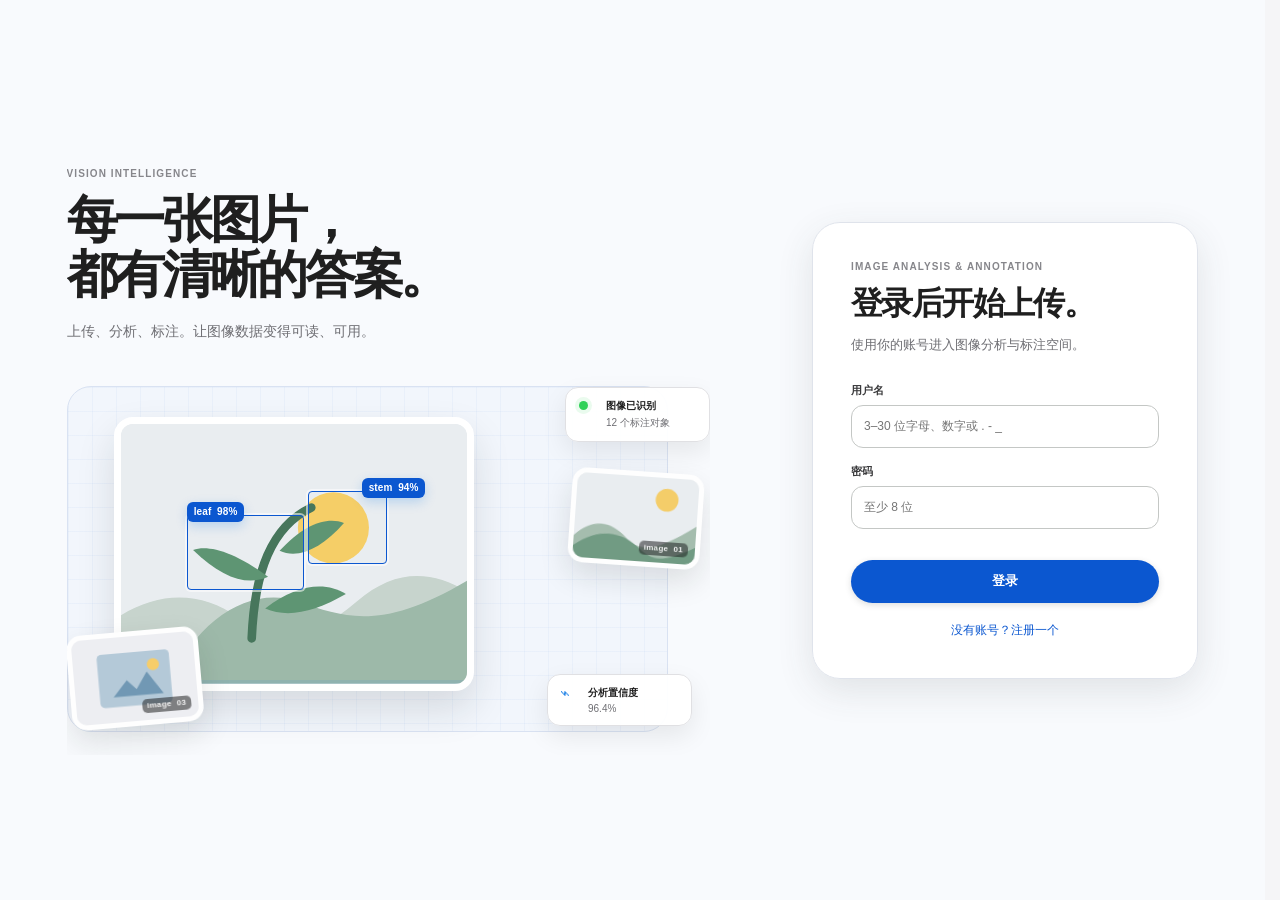
==== web/index.html @ 27cc3ae3 "Add FastAPI backend and serve the web client Introduce a full-stack image annotation platform with a" ====
<!doctype html>
<html lang="zh-CN">
  <head>
    <meta charset="UTF-8" />
    <meta name="viewport" content="width=device-width, initial-scale=1.0" />
    <meta name="description" content="Vision Studio AI 视觉工作台" />
    <title>Vision Studio</title>
    <script src="theme.js"></script>
    <link rel="stylesheet" href="styles.css" />
    <link rel="stylesheet" href="themes.css" />
  </head>
  <body>
    <div class="app-shell">
      <aside class="utility-rail" aria-label="快捷操作">
        <button id="railProfile" type="button" aria-label="个人与账号">
          <span class="material-symbols-rounded rail-legacy-icon" aria-hidden="true">account_circle</span>
          <span class="rail-label rail-label-current">个人与账号</span>
          <span class="rail-profile-meta" aria-hidden="true">
            <span class="rail-profile-avatar" id="railProfileAvatar">·</span>
            <span class="rail-profile-copy"><strong id="railProfileName">参赛成员</strong><small>个人与账号</small></span>
            <span class="material-symbols-rounded rail-profile-arrow">chevron_right</span>
          </span>
        </button>
        <button id="railUpload" type="button" aria-label="上传图片">
          <span class="material-symbols-rounded" aria-hidden="true">cloud_upload</span>
          <span class="rail-label rail-label-current">上传图片</span>
          <span class="rail-label rail-label-clear">工作台</span>
        </button>
        <button id="railData" type="button" aria-label="查看图像数据">
          <span class="material-symbols-rounded" aria-hidden="true">photo_prints</span>
          <span class="rail-label">图像数据</span>
        </button>
        <button id="railTeam" type="button" aria-label="小组空间">
          <span class="material-symbols-rounded" aria-hidden="true">groups</span>
          <span class="rail-label">小组空间</span>
        </button>
        <button id="railEnterprise" type="button" aria-label="企业空间">
          <span class="material-symbols-rounded" aria-hidden="true">corporate_fare</span>
          <span class="rail-label">企业空间</span>
        </button>
        <span class="rail-divider" aria-hidden="true"></span>
        <button id="railSettings" type="button" aria-label="设置">
          <span class="material-symbols-rounded" aria-hidden="true">settings</span>
          <span class="rail-label">设置</span>
        </button>

        <!-- 退出：点击后从分隔线处分裂成独立小卡片，取消则收缩粘回 -->
        <span class="logout-slot">
          <button id="railLogout" class="logout-chip" type="button" aria-label="退出登录">
            <span class="logout-chip-icon">
              <span class="material-symbols-rounded" aria-hidden="true">logout</span>
            </span>
            <span class="logout-chip-copy">
              <span class="logout-chip-title">退出登录</span>
              <span class="logout-chip-note">需要重新登录</span>
            </span>
            <span class="logout-chip-action" id="confirmLogout" role="button" tabindex="0">确定</span>
          </button>
        </span>
        <button id="railCollapse" class="rail-collapse" type="button" aria-label="收起侧边栏" aria-expanded="true">
          <span class="material-symbols-rounded" aria-hidden="true">left_panel_close</span>
          <span class="rail-label">收起侧边栏</span>
        </button>
      </aside>

      <main class="main" id="workspace">
        <header class="app-bar">
          <div class="app-brand">
            <span class="app-mark" aria-hidden="true">V</span>
            <span class="app-brand-name">Vision Studio</span>
            <span class="app-brand-ent" id="brandEnterprise" hidden>
              <i aria-hidden="true"></i>
              <strong id="brandEntName">—</strong>
              <small id="brandEntId">—</small>
            </span>
          </div>
          <button class="app-account" id="appAccount" type="button" aria-label="打开个人与账号">
            <span class="app-avatar" id="appAvatar" aria-hidden="true">·</span>
            <span class="app-account-copy"><strong id="appAccountName">参赛成员</strong><small>个人与账号</small></span>
          </button>
        </header>

        <div class="content" id="contentArea">
          <!-- 上传 -->
          <section class="app-view is-visible" data-view="workspace">
            <section class="hero upload-hero" aria-labelledby="heroTitle">
              <div>
                <span class="eyebrow"><i></i> 图像分析与标注</span>
                <h1 id="heroTitle">选择图片，确认导入。</h1>
                <p>先加入待分析列表，确认后才会真正上传；可一次选择多张图片。</p>
              </div>
              <label class="upload-zone" for="imageUpload">
                <span class="material-symbols-rounded" aria-hidden="true">cloud_upload</span>
                <strong>点击选择图片</strong>
                <small>可多选 · 支持 JPG、PNG、WEBP · 单次最多 50 张</small>
              </label>
              <p class="upload-feedback" id="uploadFeedback" aria-live="polite">还未选择文件</p>
              <input id="imageUpload" type="file" accept="image/jpeg,image/png,image/webp,application/zip,.zip" multiple hidden />
              <section class="target-plan-card" aria-labelledby="targetPlanTitle">
                <span class="material-symbols-rounded" aria-hidden="true">target</span>
                <div>
                  <small>识别方案 · 图像数据</small>
                  <strong id="targetPlanTitle">正在读取识别目标…</strong>
                  <p id="targetPlanDetail">保存后，后续上传会自动复用。</p>
                </div>
                <button class="secondary-button" id="openTargetSettings" type="button">设置识别目标</button>
              </section>
              <section class="classic-analysis-card" aria-labelledby="classicAnalysisTitle">
                <div class="classic-card-heading"><span class="material-symbols-rounded" aria-hidden="true">monitoring</span><strong id="classicAnalysisTitle">分析状态</strong></div>
                <div class="classic-status-grid">
                  <span><b id="classicAnalyzingCount">0</b><small>分析中</small></span>
                  <span><b id="classicCompletedCount">0</b><small>已完成</small></span>
                  <span><b id="classicWaitingCount">0</b><small>待分析</small></span>
                </div>
              </section>
            </section>

            <section class="section selection-panel" id="selectionPanel" hidden aria-labelledby="selectionTitle">
              <div class="section-heading">
                <div>
                  <p class="section-kicker">READY TO ANALYZE</p>
                  <h2 id="selectionTitle">已选择 0 个文件</h2>
                </div>
                <button class="text-button" id="clearSelection" type="button">全部清除</button>
              </div>
              <div class="selected-file-list" id="selectedFileList"></div>
              <div class="analysis-targets">
                <label for="analysisTargets">识别目标 <span>必填</span></label>
                <input id="analysisTargets" type="text" maxlength="300" placeholder="例如：行人、汽车、交通标志" />
                <small>用逗号分隔。模型会按这些类别检测并生成标注框。</small>
              </div>
              <div class="selection-actions"><span id="selectionSummary">确认后才会上传并开始分析</span><button class="primary-button" id="confirmAnalysis" type="button">确认并开始分析 <span>→</span></button></div>
            </section>

            <section class="classic-recent-panel" aria-labelledby="classicRecentTitle">
              <div class="classic-recent-head">
                <div><p class="section-kicker">RECENT IMAGES</p><h2 id="classicRecentTitle">最近图像</h2></div>
                <button class="text-button" id="classicViewAll" type="button">查看全部 <span aria-hidden="true">→</span></button>
              </div>
              <div class="classic-recent-state" id="classicRecentState"><p>正在读取最近图像…</p></div>
            </section>
          </section>

          <!-- 图像数据 -->
          <section class="app-view" data-view="images" hidden>
            <section class="view-hero">
              <p class="section-kicker">IMAGE DATA</p>
              <h1>图像数据</h1>
              <p>已导入的图片与后续分析结果都在这里管理。</p>
              <button class="secondary-button" id="backToUpload" type="button">继续上传</button>
            </section>
            <div class="image-toolbar" id="imageToolbar" hidden>
              <label class="toolbar-select"><input type="checkbox" id="selectAllImages" /><span>全选</span></label>
              <span class="toolbar-count" id="selectionCount">还没有选中图片</span>
              <button class="secondary-button" id="downloadSelected" type="button" disabled>下载标注图</button>
            </div>
            <section class="section"><div class="empty-state" id="imageDataState"><strong>还没有图像数据</strong><p>回到上传页，选择图片后确认分析。</p></div></section>
          </section>

          <!-- 小组空间：独立整页，左上信息卡 / 左下聊天 / 右侧小组成果 -->
          <section class="app-view team-view" data-view="team" hidden>
            <header class="team-head">
              <div>
                <p class="section-kicker">TEAM SPACE</p>
                <h1>小组空间</h1>
              </div>
              <div class="team-switch">
                <label class="sr-only" for="teamSelect">我的小组</label>
                <select id="teamSelect" aria-label="切换小组"><option value="">加载中…</option></select>
                <button class="secondary-button" id="newTeamButton" type="button">新建小组</button>
              </div>
            </header>

            <div class="team-grid" id="teamGrid" hidden>
              <!-- 左半边：全部是小组自身的信息，成员按行列出并显示各自上传数 -->
              <div class="team-col">
                <article class="panel team-card-info">
                  <div class="team-info-head">
                    <span class="team-badge" id="teamBadge" aria-hidden="true">组</span>
                    <div class="team-info-title">
                      <h2 id="teamNameText">—</h2>
                      <p id="teamMeta">—</p>
                    </div>
                    <button class="icon-button" id="editTeamButton" type="button" aria-label="编辑小组资料" title="编辑小组资料" hidden>
                      <span class="material-symbols-rounded" aria-hidden="true">edit</span>
                    </button>
                  </div>
                  <div class="team-members-block">
                    <div class="block-head">
                      <span>成员 <b id="teamMemberCount">0</b></span>
                      <button class="text-button" id="manageMembers" type="button" hidden>管理</button>
                    </div>
                    <ul class="member-list" id="memberList"></ul>
                    <p class="member-hint" id="memberHint">点成员可以只看他上传的图片</p>
                  </div>
                </article>
              </div>

              <article class="panel team-card-results">
                <div class="panel-head">
                  <div>
                    <h3>小组成果</h3>
                    <p class="panel-sub" id="teamResultsMeta">—</p>
                  </div>
                  <button class="secondary-button" id="uploadToTeam" type="button">上传图片</button>
                  <input id="teamUploadInput" type="file" accept="image/jpeg,image/png,image/webp" multiple hidden />
                </div>
                <div class="result-filter" id="resultFilter" hidden></div>
                <div class="team-results" id="teamResults"></div>
              </article>
            </div>

            <div class="team-empty" id="teamEmpty" hidden>
              <span class="material-symbols-rounded" aria-hidden="true">groups</span>
              <strong>还没有加入小组</strong>
              <p>创建一个小组，把个人图片汇总成小组成果，也让成员看到彼此的进度。</p>
              <button class="primary-button" id="createFirstTeam" type="button">创建小组</button>
            </div>
          </section>

          <!-- 企业空间：与企业自有权限模型，左栏信息 + 配额 + 公告 + 成员，右栏图库 / 审核 / 记录 / 日报 -->
          <section class="app-view team-view enterprise-view" data-view="enterprise" hidden>
            <header class="team-head">
              <div>
                <p class="section-kicker">ENTERPRISE SPACE</p>
                <h1>企业空间</h1>
              </div>
              <div class="team-switch">
                <span class="ent-id-chip" id="entIdChip" hidden>—</span>
                <select id="enterpriseSelect" aria-label="切换企业"><option value="">加载中…</option></select>
                <button class="secondary-button" id="newEnterpriseButton" type="button">创建企业</button>
              </div>
            </header>

            <div class="team-grid" id="enterpriseGrid" hidden>
              <div class="team-col">
                <article class="panel team-card-info">
                  <div class="team-info-head">
                    <span class="team-badge ent-badge" id="entBadge" aria-hidden="true">企</span>
                    <div class="team-info-title">
                      <h2 id="entNameText">—</h2>
                      <p id="entMeta">—</p>
                    </div>
                    <button class="icon-button" id="entSettingsButton" type="button" aria-label="企业设置" title="企业设置">
                      <span class="material-symbols-rounded" aria-hidden="true">settings</span>
                    </button>
                  </div>

                  <div class="ent-quota">
                    <div class="ent-quota-head"><span>图片配额</span><b id="entQuotaText">0 / 0</b></div>
                    <div class="ent-quota-track"><i id="entQuotaFill"></i></div>
                    <div class="ent-quota-foot"><span id="entQuotaStorage">—</span><span id="entQuotaMembers">—</span></div>
                  </div>

                  <div class="ent-notice" id="entNotice" hidden>
                    <span class="material-symbols-rounded" aria-hidden="true">campaign</span>
                    <div><small>企业公告</small><p id="entNoticeText"></p></div>
                  </div>

                  <div class="ent-presence">
                    <span class="presence-dot" id="entPresenceDot"></span>
                    <span id="entPresenceText">读取状态…</span>
                    <label class="ent-invisible"><input type="checkbox" id="entInvisible" /><span>隐身</span></label>
                  </div>

                  <div class="team-members-block">
                    <div class="block-head">
                      <span>成员 <b id="entMemberCount">0</b></span>
                      <button class="text-button" id="entManageMembers" type="button" hidden>管理</button>
                    </div>
                    <ul class="member-list" id="entMemberList"></ul>
                    <p class="member-hint">绿点表示在线 · 点成员只看他上传的图片</p>
                  </div>
                </article>
              </div>

              <article class="panel team-card-results">
                <div class="panel-head">
                  <div>
                    <h3 id="entPaneTitle">企业图库</h3>
                    <p class="panel-sub" id="entResultsMeta">—</p>
                  </div>
                  <button class="secondary-button" id="entUploadButton" type="button">上传图片</button>
                  <input id="entUploadInput" type="file" accept="image/jpeg,image/png,image/webp" multiple hidden />
                </div>

                <div class="ent-tabs" role="tablist" aria-label="企业空间视图">
                  <button class="ent-tab is-active" type="button" role="tab" aria-selected="true" data-ent-tab="gallery">成果</button>
                  <button class="ent-tab" type="button" role="tab" aria-selected="false" data-ent-tab="review">待审核 <b id="entReviewBadge" hidden>0</b></button>
                  <button class="ent-tab" type="button" role="tab" aria-selected="false" data-ent-tab="logs">操作记录</button>
                  <button class="ent-tab" type="button" role="tab" aria-selected="false" data-ent-tab="report">日报</button>
                </div>

                <div class="result-filter" id="entFilter" hidden></div>
                <div class="team-results" id="entResults"></div>
                <div class="ent-pane" id="entReviewPane" hidden></div>
                <div class="ent-pane" id="entLogPane" hidden></div>
                <div class="ent-pane" id="entReportPane" hidden></div>
              </article>
            </div>

            <div class="team-empty" id="enterpriseEmpty" hidden>
              <span class="material-symbols-rounded" aria-hidden="true">corporate_fare</span>
              <strong>还没有加入企业</strong>
              <p>创建一个企业，或用企业码申请加入。企业空间支持权限分级、上传审核与成员排名。</p>
              <div class="ent-empty-actions">
                <button class="primary-button" id="createFirstEnterprise" type="button">创建企业</button>
                <button class="secondary-button" id="joinFirstEnterprise" type="button">用企业码加入</button>
              </div>
            </div>
          </section>
        </div>

        <section class="detail-view" id="imageDetailView" hidden aria-labelledby="detailTitle">
          <button class="back-button" id="backToImages" type="button">← 返回图像数据</button>
          <div class="detail-layout">
            <div class="detail-preview"><div class="detail-image-stack"><img id="detailImage" alt="已上传图片预览" /><svg id="annotationOverlay" aria-label="模型标注框"></svg></div></div>
            <aside class="detail-meta">
              <p class="section-kicker">IMAGE DETAIL</p>
              <h1 id="detailTitle"></h1>
              <dl>
                <div><dt>图像尺寸</dt><dd id="detailDimensions">—</dd></div>
                <div><dt>文件大小</dt><dd id="detailSize">—</dd></div>
                <div><dt>分析状态</dt><dd id="detailAnalysis">等待提交分析</dd></div>
              </dl>
              <button class="secondary-button wide-button" id="downloadAnnotated" type="button">下载标注图</button>
              <button class="secondary-button wide-button" id="sendToGroup" type="button">上传到小组库</button>
              <button class="delete-button" id="deleteImageButton" type="button">删除图片</button>
            </aside>
          </div>
        </section>
      </main>
    </div>

    <div class="upload-toast" id="uploadToast" role="status" aria-live="polite" hidden><span class="material-symbols-rounded" aria-hidden="true">check_circle</span><span><strong id="uploadToastTitle">已开始分析</strong><small id="uploadToastDetail">图片已存入图像数据</small></span><button id="goToData" type="button">查看图像数据</button></div>

    <!-- 识别方案：保存到默认的“图像数据”项目，上传时自动复用 -->
    <div class="dialog-backdrop" id="targetSettingsDialog" hidden>
      <section class="dialog settings-dialog target-settings-dialog" role="dialog" aria-modal="true" aria-labelledby="targetSettingsTitle">
        <button class="dialog-close" id="closeTargetSettings" type="button" aria-label="关闭">×</button>
        <p class="section-kicker">RECOGNITION TARGETS</p>
        <h2 id="targetSettingsTitle">设置识别目标</h2>
        <p class="dialog-description">这套目标保存在“图像数据”项目中。以后上传图片时会自动带出，也可以临时修改后再分析。</p>
        <form id="targetSettingsForm" class="settings-form">
          <label for="projectTargets">需要识别什么</label>
          <textarea id="projectTargets" maxlength="300" rows="4" placeholder="例如：行人、汽车、交通标志"></textarea>
          <p class="settings-help">用逗号、顿号或换行分隔，最多 20 项。</p>
          <div class="settings-actions"><p id="projectTargetsStatus" class="settings-status" role="status"></p><button class="primary-button" id="saveProjectTargets" type="submit">保存识别方案</button></div>
        </form>
      </section>
    </div>

    <!-- 个人资料与账号 -->
    <div class="dialog-backdrop" id="profileDialog" hidden>
      <section class="dialog settings-dialog profile-dialog" role="dialog" aria-modal="true" aria-labelledby="profileDialogTitle">
        <button class="dialog-close" id="closeProfileDialog" type="button" aria-label="关闭">×</button>
        <p class="section-kicker">PERSONAL ACCOUNT</p>
        <h2 id="profileDialogTitle">个人资料与账号</h2>
        <p class="dialog-description">可以修改展示名称与联系方式。用户名作为登录账号暂不更改。</p>

        <div class="avatar-editor">
          <span class="avatar avatar-64" id="profileAvatar" aria-hidden="true">·</span>
          <div class="avatar-editor-copy">
            <strong>头像</strong>
            <p class="settings-help">JPG、PNG、WEBP，4 MB 以内。组员会在成员列表里看到它。</p>
            <div class="avatar-editor-actions">
              <button class="secondary-button" id="pickAvatar" type="button">更换头像</button>
              <button class="text-button" id="removeAvatar" type="button" hidden>移除头像</button>
            </div>
          </div>
          <input id="avatarInput" type="file" accept="image/jpeg,image/png,image/webp" hidden />
        </div>

        <form id="profileForm" class="settings-form">
          <label for="profileUsername">用户名</label><input id="profileUsername" type="text" readonly />
          <label for="profileDisplayName">展示名称</label><input id="profileDisplayName" type="text" maxlength="50" placeholder="老师和组员看到的名称" />
          <div class="settings-two-cols"><div><label for="profileEmail">邮箱</label><input id="profileEmail" type="email" maxlength="50" placeholder="可选" /></div><div><label for="profilePhone">手机号</label><input id="profilePhone" type="tel" maxlength="30" placeholder="可选" /></div></div>
          <div class="settings-actions"><p id="profileStatus" class="settings-status" role="status"></p><button class="primary-button" type="submit">保存资料</button></div>
        </form>
      </section>
    </div>

    <!-- 设置：外观与主题、账号安全 -->
    <div class="dialog-backdrop" id="settingsDialog" hidden>
      <section class="dialog settings-dialog settings-hub" role="dialog" aria-modal="true" aria-labelledby="settingsDialogTitle">
        <button class="dialog-close" id="closeSettingsDialog" type="button" aria-label="关闭">×</button>
        <p class="section-kicker">SETTINGS</p>
        <h2 id="settingsDialogTitle">设置</h2>
        <p class="dialog-description">外观与账号安全都在这里。个人资料和头像在左侧「个人与账号」里。</p>

        <section class="theme-settings" aria-labelledby="themeSettingsTitle">
          <div class="theme-settings-head">
            <div><h3 id="themeSettingsTitle">外观与主题</h3><p>主题只改变界面外观，不会影响图片和分析数据。</p></div>
            <span class="material-symbols-rounded" aria-hidden="true">palette</span>
          </div>
          <div class="theme-options" role="radiogroup" aria-label="界面主题">
            <button class="theme-option" type="button" role="radio" aria-checked="false" data-theme-choice="classic">
              <span class="theme-preview theme-preview-classic"><i></i><i></i><i></i></span>
              <span><strong>经典</strong><small>默认 · 紧凑工作台</small></span>
              <span class="material-symbols-rounded theme-check" aria-hidden="true">check_circle</span>
            </button>
            <button class="theme-option" type="button" role="radio" aria-checked="false" data-theme-choice="clear-sky">
              <span class="theme-preview theme-preview-clear"><i></i><i></i><i></i></span>
              <span><strong>晴蓝</strong><small>宽松 Material 3</small></span>
              <span class="material-symbols-rounded theme-check" aria-hidden="true">check_circle</span>
            </button>
            <button class="theme-option" type="button" role="radio" aria-checked="false" data-theme-choice="pure-white">
              <span class="theme-preview theme-preview-pure"><i></i><i></i><i></i></span>
              <span><strong>澄白</strong><small>原极简界面</small></span>
              <span class="material-symbols-rounded theme-check" aria-hidden="true">check_circle</span>
            </button>
          </div>
        </section>

        <form id="passwordForm" class="settings-form settings-divider">
          <h3>账号安全</h3><p class="settings-help">修改密码后当前登录会失效，需要用新密码重新登录。</p>
          <label for="oldPassword">当前密码</label><input id="oldPassword" type="password" autocomplete="current-password" required />
          <label for="newPassword">新密码</label><input id="newPassword" type="password" autocomplete="new-password" minlength="8" maxlength="128" required />
          <label for="confirmPassword">确认新密码</label><input id="confirmPassword" type="password" autocomplete="new-password" minlength="8" maxlength="128" required />
          <div class="settings-actions"><p id="passwordStatus" class="settings-status" role="status"></p><button class="secondary-button" type="submit">修改密码</button></div>
        </form>
      </section>
    </div>

    <!-- 新建 / 编辑小组：悬浮小窗 -->
    <div class="dialog-backdrop" id="groupDialog" hidden>
      <section class="dialog settings-dialog group-dialog" role="dialog" aria-modal="true" aria-labelledby="groupDialogTitle">
        <button class="dialog-close" id="closeGroupDialog" type="button" aria-label="关闭">×</button>
        <p class="section-kicker" id="groupDialogKicker">GROUP</p>
        <h2 id="groupDialogTitle">新建小组</h2>
        <p class="dialog-description" id="groupDialogDesc">给小组起个名字，之后可以随时修改。</p>
        <form id="groupForm" class="settings-form">
          <label for="groupName">小组名称</label><input id="groupName" type="text" maxlength="50" placeholder="例如：校园植物标注组" />
          <div class="settings-actions"><p id="groupStatus" class="settings-status" role="status"></p><button class="primary-button" id="saveGroupButton" type="submit">创建小组</button></div>
        </form>
        <div class="group-danger-zone" id="groupDanger" hidden>
          <div><strong>解散小组</strong><p>仅组长可操作。解散后成员将无法再进入这个空间。</p></div>
          <button class="delete-button compact-delete" id="dissolveTeamButton" type="button">解散小组</button>
        </div>
      </section>
    </div>

    <!-- 成员与角色 -->
    <div class="dialog-backdrop" id="membersDialog" hidden>
      <section class="dialog settings-dialog" role="dialog" aria-modal="true" aria-labelledby="membersDialogTitle">
        <button class="dialog-close" id="closeMembersDialog" type="button" aria-label="关闭">×</button>
        <p class="section-kicker">MEMBERS</p>
        <h2 id="membersDialogTitle">成员与角色</h2>
        <p class="dialog-description">组长可以调整成员角色；管理员只能调整普通成员。</p>
        <div id="memberRows" class="member-rows"></div>
        <form id="addMemberForm" class="settings-form settings-divider" hidden>
          <h3>添加成员</h3>
          <label for="memberSearch">查找账号</label>
          <div class="inline-form"><input id="memberSearch" type="search" minlength="2" placeholder="输入至少 2 位用户名" /><button id="searchMemberButton" class="secondary-button" type="button">查找</button></div>
          <div id="memberResults" class="member-results"></div>
          <p id="memberStatus" class="settings-status" role="status"></p>
        </form>
      </section>
    </div>

    <!-- 选择目标小组（个人图片 → 小组库） -->
    <div class="dialog-backdrop" id="groupPickerDialog" hidden>
      <section class="dialog settings-dialog group-dialog" role="dialog" aria-modal="true" aria-labelledby="groupPickerTitle">
        <button class="dialog-close" id="closeGroupPicker" type="button" aria-label="关闭">×</button>
        <p class="section-kicker">SEND TO GROUP</p>
        <h2 id="groupPickerTitle">上传到小组库</h2>
        <p class="dialog-description" id="groupPickerDesc">选一个小组，这张图片会复制一份到小组成果里。</p>
        <div id="groupPickerList" class="picker-list"></div>
        <p id="groupPickerStatus" class="settings-status" role="status"></p>
      </section>
    </div>

    <!-- 同时属于小组和企业时，上传前先问目标 -->
    <div class="dialog-backdrop" id="uploadTargetDialog" hidden>
      <section class="dialog settings-dialog target-pick-dialog" role="dialog" aria-modal="true" aria-labelledby="uploadTargetTitle">
        <button class="dialog-close" id="closeUploadTarget" type="button" aria-label="关闭">×</button>
        <p class="section-kicker">UPLOAD TO</p>
        <h2 id="uploadTargetTitle">这批图片传到哪里？</h2>
        <p class="dialog-description">你同时在小组和企业里，先选一个目标。个人工作台会立即启动模型分析，小组与企业只做归档。</p>
        <div class="target-pick-list" id="uploadTargetList"></div>
      </section>
    </div>

    <!-- 创建企业 -->
    <div class="dialog-backdrop" id="enterpriseDialog" hidden>
      <section class="dialog settings-dialog" role="dialog" aria-modal="true" aria-labelledby="enterpriseDialogTitle">
        <button class="dialog-close" id="closeEnterpriseDialog" type="button" aria-label="关闭">×</button>
        <p class="section-kicker">NEW ENTERPRISE</p>
        <h2 id="enterpriseDialogTitle">创建企业</h2>
        <p class="dialog-description">创建后你会成为企业所有者，并拿到一个专属企业码，其他人凭码申请加入。</p>
        <form id="enterpriseForm" class="settings-form">
          <label for="enterpriseName">企业名称</label>
          <input id="enterpriseName" type="text" maxlength="40" placeholder="例如：星海视觉实验室" />
          <label for="enterpriseEmail">企业邮箱</label>
          <input id="enterpriseEmail" type="email" maxlength="120" placeholder="name@yourcompany.com" />
          <p class="settings-help">用于企业身份识别，需为企业域名邮箱（不接受 QQ / 163 等个人邮箱）。</p>
          <div class="settings-actions">
            <p id="enterpriseStatus" class="settings-status" role="status"></p>
            <button class="primary-button" id="saveEnterpriseButton" type="submit">创建并进入</button>
          </div>
        </form>
      </section>
    </div>

    <!-- 用企业码加入 -->
    <div class="dialog-backdrop" id="enterpriseJoinDialog" hidden>
      <section class="dialog settings-dialog" role="dialog" aria-modal="true" aria-labelledby="enterpriseJoinTitle">
        <button class="dialog-close" id="closeEnterpriseJoin" type="button" aria-label="关闭">×</button>
        <p class="section-kicker">JOIN WITH CODE</p>
        <h2 id="enterpriseJoinTitle">用企业码加入</h2>
        <p class="dialog-description">输入 8 位企业码，申请会送到企业管理员那里，审批通过后即可进入企业空间。</p>
        <form id="enterpriseJoinForm" class="settings-form">
          <label for="enterpriseCode">企业码</label>
          <input id="enterpriseCode" type="text" maxlength="16" placeholder="VS-XXXXXXXX" autocomplete="off" spellcheck="false" />
          <label for="enterpriseMessage">申请留言 <span class="optional">可选</span></label>
          <input id="enterpriseMessage" type="text" maxlength="200" placeholder="简单说明你是谁、负责什么" />
          <div class="settings-actions">
            <p id="enterpriseJoinStatus" class="settings-status" role="status"></p>
            <button class="primary-button" id="saveEnterpriseJoin" type="submit">提交申请</button>
          </div>
        </form>
      </section>
    </div>

    <!-- 企业设置：企业码 / 邀请 / 申请审批 / 配额 / 公告 / 危险操作 -->
    <div class="dialog-backdrop" id="enterpriseSettingsDialog" hidden>
      <section class="dialog settings-dialog ent-settings-dialog" role="dialog" aria-modal="true" aria-labelledby="entSettingsTitle">
        <button class="dialog-close" id="closeEnterpriseSettings" type="button" aria-label="关闭">×</button>
        <p class="section-kicker">ENTERPRISE SETTINGS</p>
        <h2 id="entSettingsTitle">企业设置</h2>

        <section class="ent-settings-block">
          <h3>企业码</h3>
          <p class="settings-help">把它发给同事，他们在「企业空间 → 用企业码加入」里输入即可提交申请。</p>
          <div class="ent-code-row">
            <code id="entCodeValue">—</code>
            <button class="secondary-button" id="copyEntCode" type="button">复制</button>
          </div>
        </section>

        <form id="entInviteForm" class="settings-form ent-settings-block">
          <h3>邀请成员</h3>
          <p class="settings-help">直接输入用户名邀请，对方无需审批即可进入。</p>
          <div class="ent-invite-row">
            <input id="entInviteName" type="text" maxlength="40" placeholder="用户名" autocomplete="off" />
            <select id="entInviteRole" aria-label="邀请角色">
              <option value="member">成员</option>
              <option value="reviewer">审核员</option>
              <option value="admin">管理员</option>
              <option value="guest">只读访客</option>
            </select>
            <button class="secondary-button" id="saveEntInvite" type="submit">邀请</button>
          </div>
          <p id="entInviteStatus" class="settings-status" role="status"></p>
        </form>

        <section class="ent-settings-block" id="entRequestsBlock" hidden>
          <h3>待审批申请 <b id="entRequestCount">0</b></h3>
          <div class="ent-request-list" id="entRequestList"></div>
        </section>

        <form id="entQuotaForm" class="settings-form ent-settings-block">
          <h3>配额与加入方式</h3>
          <div class="ent-field-grid">
            <label for="entQuotaImages">图片配额<span><input id="entQuotaImages" type="number" min="1" max="100000" /></span></label>
            <label for="entQuotaMembersInput">成员上限<span><input id="entQuotaMembersInput" type="number" min="1" max="10000" /></span></label>
          </div>
          <label class="ent-check"><input type="checkbox" id="entAutoApprove" /><span>管理员上传的图片直接入库，无需审核</span></label>
          <label class="ent-check"><input type="checkbox" id="entOpenJoin" /><span>允许凭企业码直接加入（关闭则需审批）</span></label>
          <div class="settings-actions">
            <p id="entQuotaStatus" class="settings-status" role="status"></p>
            <button class="secondary-button" id="saveEntQuota" type="submit">保存设置</button>
          </div>
        </form>

        <form id="entNoticeForm" class="settings-form ent-settings-block">
          <h3>企业公告</h3>
          <textarea id="entNoticeInput" maxlength="300" rows="3" placeholder="发一条置顶通知，所有成员都能在企业空间看到"></textarea>
          <div class="settings-actions">
            <p id="entNoticeStatus" class="settings-status" role="status"></p>
            <button class="secondary-button" id="saveEntNotice" type="submit">发布公告</button>
          </div>
        </form>

        <section class="ent-settings-block ent-danger-block">
          <h3>离开企业</h3>
          <p class="settings-help" id="entDangerHint">退出后，你上传的图片会留在企业空间。</p>
          <div class="ent-danger-actions">
            <button class="secondary-button" id="entLeaveButton" type="button">退出企业</button>
            <button class="text-button is-danger" id="entDissolveButton" type="button" hidden>解散企业</button>
          </div>
        </section>
      </section>
    </div>

    <!-- 成员管理：改角色 / 移除 -->
    <div class="dialog-backdrop" id="entMembersDialog" hidden>
      <section class="dialog settings-dialog" role="dialog" aria-modal="true" aria-labelledby="entMembersTitle">
        <button class="dialog-close" id="closeEntMembers" type="button" aria-label="关闭">×</button>
        <p class="section-kicker">MEMBERS</p>
        <h2 id="entMembersTitle">成员管理</h2>
        <p class="dialog-description">角色越高权限越大：所有者 &gt; 管理员 &gt; 审核员 &gt; 成员 &gt; 只读访客。</p>
        <div class="ent-member-manage" id="entMemberManage"></div>
        <p id="entMemberStatus" class="settings-status" role="status"></p>
      </section>
    </div>

    <!-- 统一危险操作确认：替代浏览器系统 confirm -->
    <div class="dialog-backdrop danger-backdrop" id="dangerDialog" hidden>
      <section class="dialog danger-dialog" role="alertdialog" aria-modal="true" aria-labelledby="dangerTitle" aria-describedby="dangerMessage">
        <div class="danger-icon"><span class="material-symbols-rounded" aria-hidden="true">delete</span></div>
        <p class="section-kicker" id="dangerKicker">DELETE</p>
        <h2 id="dangerTitle">确认删除？</h2>
        <p id="dangerMessage">删除后无法恢复。</p>
        <p class="danger-detail" id="dangerDetail" hidden></p>
        <div class="danger-actions">
          <button type="button" id="cancelDanger">取消</button>
          <button type="button" id="confirmDanger">确认删除</button>
        </div>
      </section>
    </div>

    <script src="sdk.js"></script>
    <script src="core.js"></script>
    <script src="app.js"></script>
    <script src="settings.js"></script>
    <script src="team.js"></script>
    <script src="enterprise.js"></script>
  </body>
</html>
---- web/styles.css ----
@font-face {
  font-family: "Material Symbols Rounded";
  src: url("./material-symbols-rounded.ttf");
}

.material-symbols-rounded {
  font-family: "Material Symbols Rounded";
  font-size: 20px;
  line-height: 1;
  font-variation-settings:
    "FILL" 0,
    "wght" 400,
    "GRAD" 0,
    "opsz" 24;
}
/* ---------- 变量 ---------- */
:root {
  --text: #171719;
  --muted: #6e6e73;
  --ease-out: cubic-bezier(.16, 1, .3, 1);
  --ease-spring: cubic-bezier(.22, 1.35, .4, 1);
}

/* ---------- 基础 ---------- */
* { box-sizing: border-box; }
html { scroll-behavior: smooth; }

body {
  margin: 0;
  min-width: 320px;
  color: var(--text);
  background: #f7f7f8;
  font-family: Inter, ui-sans-serif, -apple-system, BlinkMacSystemFont, "Segoe UI", "Microsoft YaHei", sans-serif;
  -webkit-font-smoothing: antialiased;
}

button, a { -webkit-tap-highlight-color: transparent; }
button { color: inherit; font: inherit; }
a { color: inherit; text-decoration: none; }

.app-shell { min-height: 100vh; }

/* 动效总开关：默认全部关掉，下面每条会动的规则各自声明自己的过渡 */
*, *::before, *::after { animation: none; transition: none; }

@media (prefers-reduced-motion: reduce) {
  * { scroll-behavior: auto !important; }
}

.main { min-height: 100vh; margin-left: 0; }

/* ---------- 顶栏：品牌 + 当前账号 ----------
   侧边栏去掉之后页面上没有任何"这是什么产品、我是谁"的信息，
   个人资料里改的展示名称也没有地方体现。这条顶栏补上这两件事，
   同时让"个人与账号"多一个比工具轨图标更直白的入口。 */
.app-bar { display: flex; width: min(760px, calc(100% - 40px)); margin: 0 auto; align-items: center; justify-content: space-between; gap: 16px; padding-top: 24px; }
.app-brand { display: flex; align-items: center; gap: 9px; }
.app-mark { display: grid; width: 26px; height: 26px; place-items: center; border-radius: 8px; color: #fff; background: #171719; font-size: 12px; font-weight: 750; letter-spacing: -.02em; }
.app-brand-name { font-size: 13px; font-weight: 650; letter-spacing: -.01em; }
.app-account { display: flex; align-items: center; gap: 8px; border: 0; border-radius: 999px; background: transparent; padding: 4px 10px 4px 4px; cursor: pointer; }
.app-account:hover { background: rgba(0, 0, 0, .045); }
.app-avatar { display: grid; width: 26px; height: 26px; flex: 0 0 auto; place-items: center; overflow: hidden; border-radius: 50%; color: #fff; background: linear-gradient(135deg, #6e6a72, #2e2e31); font-size: 11px; font-weight: 750; }
.app-avatar img { width: 100%; height: 100%; object-fit: cover; }
.app-account-copy { display: flex; flex-direction: column; gap: 1px; text-align: left; }
.app-account-copy strong { font-size: 11px; font-weight: 650; }
.app-account-copy small { color: #8e8e93; font-size: 9px; }

.secondary-button { height: 34px; border: 1px solid rgba(0, 0, 0, .08); border-radius: 999px; background: rgba(255, 255, 255, .74); padding: 0 12px; font-size: 12px; cursor: pointer; box-shadow: 0 1px 2px rgba(0, 0, 0, .02); }
.secondary-button:hover { border-color: #d1d1d6; background: #fff; transform: scale(1.03); }

/* ---------- 内容区 ---------- */
.content {
  width: min(760px, calc(100% - 40px));
  margin: 0 auto;
  padding: clamp(40px, 7vh, 82px) 0 80px;
}
/* 小组页是三栏，需要更宽的画布；上传页和图像数据页保持窄栏的阅读宽度 */
.content.is-wide { width: min(1080px, calc(100% - 40px)); }

.hero { position: relative; display: flex; align-items: end; justify-content: space-between; gap: 28px; padding-bottom: 73px; }
.hero::after { position: absolute; bottom: 31px; left: 0; width: 100%; height: 1px; background: #dedee2; content: ""; }
.eyebrow { display: inline-flex; align-items: center; gap: 8px; margin-bottom: 14px; color: #6e6e73; font-size: 11px; font-weight: 600; letter-spacing: .04em; }
.eyebrow i { width: 7px; height: 7px; border-radius: 50%; background: #6e6e73; box-shadow: none; }
.hero h1 { max-width: 700px; margin: 0; font-size: clamp(39px, 5vw, 62px); font-weight: 660; letter-spacing: -.055em; line-height: 1.045; }
.hero p { max-width: 565px; margin: 15px 0 0; color: var(--muted); font-size: 15px; line-height: 1.65; }

.primary-button { display: flex; height: 42px; flex: 0 0 auto; align-items: center; gap: 18px; border: 0; border-radius: 999px; color: #fff; background: #0071e3; padding: 0 17px; font-size: 12px; font-weight: 600; cursor: pointer; box-shadow: none; }
.primary-button:hover { background: #0071e3; transform: none; box-shadow: none; }
.primary-button:active { transform: scale(.95); }

.section { margin-top: 34px; }
.section-heading { display: flex; align-items: end; justify-content: space-between; margin-bottom: 15px; }
.section-kicker { margin: 0 0 6px; color: #a1a1aa; font-size: 9px; font-weight: 750; letter-spacing: .15em; }
.section h2 { margin: 0; font-size: 22px; font-weight: 650; letter-spacing: -.04em; }

/* ---------- 视图标题 / 空态 ---------- */
.app-view[hidden] { display: none; }
.view-hero { padding: 12px 0 43px; border-bottom: 1px solid #dedee2; }
.view-hero h1 { margin: 0; font-size: clamp(36px, 4.5vw, 54px); font-weight: 650; letter-spacing: -.05em; line-height: 1.08; }
.view-hero > p:not(.section-kicker) { max-width: 520px; margin: 15px 0 24px; color: #6e6e73; font-size: 14px; line-height: 1.7; }
.empty-state { display: grid; min-height: 190px; place-items: center; align-content: center; border: 1px dashed #dedee2; border-radius: 22px; background: rgba(255, 255, 255, .82); box-shadow: none; }
.empty-state strong { font-size: 13px; font-weight: 620; }
.empty-state p { margin: 7px 0 0; color: #a1a1aa; font-size: 10px; }
.image-data-list-wrap { width: 100%; }

/* ---------- 上传 ---------- */
.upload-hero { display: block; padding-bottom: 0; text-align: center; }
.upload-hero::after { display: none; }
.upload-hero .eyebrow { justify-content: center; }
.upload-hero h1 { max-width: none; color: #1d1d1f; font-size: clamp(38px, 6vw, 56px); }
.upload-hero p { max-width: 470px; margin-inline: auto; color: #6e6e73; }

.upload-zone {
  position: relative;
  display: flex;
  min-height: 190px;
  margin-top: 42px;
  align-items: center;
  justify-content: center;
  flex-direction: column;
  overflow: hidden;
  border: 1px solid #d2d2d7;
  border-radius: 22px;
  background: linear-gradient(145deg, #fff 0%, #fbfbfc 100%);
  box-shadow: 0 1px 0 rgba(0, 0, 0, .02);
  color: #171719;
  cursor: pointer;
}
.upload-zone::before { position: absolute; inset: 0; border: 1px solid rgba(0, 113, 227, 0); border-radius: inherit; content: ""; pointer-events: none; }
.upload-zone .material-symbols-rounded { margin-bottom: 14px; color: #4d4d52; font-size: 29px; }
.upload-zone strong { font-size: 13px; font-weight: 650; letter-spacing: -.01em; }
.upload-zone small { margin-top: 7px; color: #86868b; font-size: 11px; }
.upload-feedback { min-height: 18px; margin: 13px 0 0; color: #6e6e73; font-size: 11px; }
.target-plan-card { display: grid; grid-template-columns: 38px minmax(0, 1fr) auto; align-items: center; gap: 12px; margin-top: 18px; border: 1px solid #e5e5ea; border-radius: 15px; background: rgba(255, 255, 255, .88); padding: 12px 14px; text-align: left; }
.target-plan-card > .material-symbols-rounded { display: grid; width: 38px; height: 38px; place-items: center; border-radius: 11px; color: #0071e3; background: #edf6ff; font-size: 20px; }
.target-plan-card > div { min-width: 0; }
.target-plan-card small { display: block; margin: 0 0 4px; color: #86868b; font-size: 9px; letter-spacing: .04em; }
.target-plan-card strong { display: block; overflow: hidden; color: #171719; font-size: 12px; text-overflow: ellipsis; white-space: nowrap; }
.target-plan-card p { max-width: none; margin: 4px 0 0; color: #6e6e73; font-size: 10px; }
.target-plan-card .secondary-button { min-width: 104px; }
.selection-panel { margin-top: 34px; text-align: left; }
.selection-panel[hidden] { display: none; }
.text-button { border: 0; color: #6e6e73; background: transparent; font: inherit; font-size: 11px; cursor: pointer; }
.text-button:hover { color: #d92d20; }
.selected-file-list { display: grid; gap: 6px; }
.selected-file { display: grid; grid-template-columns: 36px minmax(0, 1fr) auto 28px; min-height: 52px; align-items: center; gap: 10px; border: 1px solid #e5e5ea; border-radius: 12px; background: #fff; padding: 7px 9px; }
.selected-file > .material-symbols-rounded { display: grid; width: 28px; height: 28px; place-items: center; border-radius: 8px; color: #0071e3; background: #edf6ff; font-size: 16px; }
.selected-file-preview { display: block; width: 36px; height: 36px; border-radius: 8px; background: #f2f2f7; object-fit: cover; }
.selected-file strong { overflow: hidden; font-size: 11px; text-overflow: ellipsis; white-space: nowrap; }
.selected-file small { color: #8e8e93; font-size: 10px; }
.selected-file button { display: grid; width: 28px; height: 28px; place-items: center; border: 0; border-radius: 8px; color: #8e8e93; background: transparent; font-size: 19px; cursor: pointer; }
.selected-file button:hover { color: #d92d20; background: #fff0ef; }
.selection-actions { display: flex; align-items: center; justify-content: space-between; gap: 16px; margin-top: 14px; }
.selection-actions > span { color: #6e6e73; font-size: 11px; }
.analysis-targets { display: grid; gap: 7px; margin-top: 16px; border-top: 1px solid #e5e5ea; padding-top: 16px; }
.analysis-targets label { color: #3a3a3c; font-size: 11px; font-weight: 650; }
.analysis-targets label span { margin-left: 5px; color: #0071e3; font-size: 9px; }
.analysis-targets input { width: 100%; min-height: 40px; border: 1px solid #d2d2d7; border-radius: 10px; outline: 0; background: #fff; padding: 9px 11px; color: #171719; font: inherit; font-size: 12px; }
.analysis-targets input:focus { border-color: #0071e3; box-shadow: 0 0 0 3px rgba(0, 113, 227, .12); }
.analysis-targets small { color: #6e6e73; font-size: 10px; line-height: 1.5; }

/* ---------- 图片列表 ---------- */
.image-list { display: grid; width: 100%; gap: 1px; overflow: hidden; border: 1px solid #dedee2; border-radius: 16px; background: #dedee2; text-align: left; box-shadow: 0 1px 2px rgba(0, 0, 0, .025); }
.image-row { position: relative; display: flex; width: 100%; min-height: 72px; align-items: center; gap: 12px; border: 0; background: rgba(255, 255, 255, .94); padding: 8px 42px 8px 10px; cursor: pointer; font: inherit; text-align: left; }
.image-row:hover { background: #f7f7f8; }
.image-thumb { display: block; width: 54px; height: 54px; flex: 0 0 auto; overflow: hidden; border-radius: 9px; background: #f2f2f7; object-fit: cover; }
.image-copy { display: grid; min-width: 0; gap: 5px; }
.image-row strong { overflow: hidden; font-size: 12px; font-weight: 650; text-overflow: ellipsis; white-space: nowrap; }
.image-row small { color: #6e6e73; font-size: 11px; }
.image-row::after { position: absolute; right: 17px; color: #a1a1aa; content: "›"; font-size: 19px; font-weight: 300; }

/* ---------- 图片详情 ---------- */
.detail-view { width: min(1100px, calc(100% - 72px)); margin: 0 auto; padding: 54px 0 72px; }
.detail-view[hidden] { display: none; }
.back-button { border: 0; color: #0071e3; background: transparent; padding: 7px 0; font: inherit; font-size: 12px; font-weight: 600; cursor: pointer; }
.detail-layout { display: grid; grid-template-columns: minmax(0, 1fr) 250px; gap: 28px; margin-top: 25px; }
.detail-preview { display: grid; min-height: 540px; place-items: center; overflow: hidden; border: 1px solid #dedee2; border-radius: 22px; background: #fff; }
.detail-image-stack { position: relative; display: inline-grid; max-width: 100%; max-height: 620px; place-items: center; }
.detail-preview img { display: block; grid-area: 1 / 1; max-width: 100%; max-height: 620px; object-fit: contain; }
#annotationOverlay { position: absolute; inset: 0; width: 100%; height: 100%; overflow: visible; pointer-events: none; }
#annotationOverlay rect { fill: rgba(0, 113, 227, .07); stroke: #0071e3; stroke-width: 2; vector-effect: non-scaling-stroke; }
#annotationOverlay text { fill: #fff; font-size: 14px; font-weight: 650; paint-order: stroke; stroke: rgba(0, 70, 145, .92); stroke-width: 5px; stroke-linejoin: round; }
.detail-meta { padding-top: 15px; }
.detail-meta h1 { overflow-wrap: anywhere; margin: 0 0 27px; font-size: 25px; font-weight: 650; letter-spacing: -.04em; }
.detail-meta dl { margin: 0; }
.detail-meta dl div { border-top: 1px solid #dedee2; padding: 16px 0; }
.detail-meta dt { color: #6e6e73; font-size: 10px; }
.detail-meta dd { margin: 7px 0 0; color: #171719; font-size: 12px; font-weight: 600; }
.delete-button { width: 100%; height: 37px; margin-top: 8px; border: 1px solid #e5b4b4; border-radius: 10px; color: #b42318; background: #fff; font: inherit; font-size: 12px; font-weight: 650; cursor: pointer; }
.delete-button.is-armed { border-color: transparent; color: #fff; background: linear-gradient(135deg, #ef5b61, #cf2e47); box-shadow: 0 8px 20px rgba(190, 35, 58, .18); }
.delete-button:disabled { opacity: .55; cursor: wait; }
.wide-button { width: 100%; height: 37px; margin-top: 22px; border-color: #cfe4ff; border-radius: 10px; color: #0071e3; background: #f4f9ff; font-size: 12px; font-weight: 600; }
.wide-button:hover { border-color: #a7cfff; background: #eaf4ff; }

/* ---------- 弹窗 ---------- */
.dialog-backdrop { position: fixed; inset: 0; z-index: 40; display: grid; grid-template-columns: minmax(0, 1fr); place-items: center; background: rgba(23, 23, 25, .22); padding: 20px; opacity: 0; transition: opacity 180ms ease; }
.dialog-backdrop[hidden] { display: none; }
.dialog-backdrop.is-visible { opacity: 1; }
.dialog { position: relative; width: min(100%, 420px); max-width: 100%; min-width: 0; border: 1px solid rgba(0, 0, 0, .11); border-radius: 18px; background: #fff; padding: 30px; box-shadow: 0 24px 70px rgba(0, 0, 0, .18); }
.dialog-close { position: absolute; top: 13px; right: 13px; display: grid; width: 30px; height: 30px; place-items: center; border: 0; border-radius: 50%; color: #6e6e73; background: #f2f2f7; font-size: 20px; cursor: pointer; }
.dialog h2 { margin: 0; font-size: 25px; letter-spacing: -.04em; }
.dialog-description { margin: 10px 0 24px; color: #6e6e73; font-size: 12px; line-height: 1.65; }
.settings-dialog { width: min(100%, 660px); max-height: min(90vh, 820px); overflow-y: auto; scrollbar-width: thin; }
.settings-dialog.profile-dialog { width: min(100%, 520px); }
.settings-dialog.target-settings-dialog { width: min(100%, 480px); }
/* 改名/新建这类只填两个字段的小窗，不需要 660px 那么宽 */
.settings-dialog.group-dialog { width: min(100%, 460px); }
.settings-dialog h3 { margin: 0 0 4px; font-size: 14px; letter-spacing: -.02em; }
.settings-form label { display: block; margin: 13px 0 6px; color: #3a3a3c; font-size: 11px; font-weight: 650; }
.settings-form input, .settings-form textarea { width: 100%; min-height: 36px; border: 1px solid #d2d2d7; border-radius: 9px; outline: 0; background: #fff; padding: 8px 10px; color: #171719; font: inherit; font-size: 12px; }
.settings-form textarea { resize: vertical; }
.settings-form input:focus, .settings-form textarea:focus { border-color: #0071e3; box-shadow: 0 0 0 3px rgba(0, 113, 227, .12); }
.settings-form input[readonly] { color: #8e8e93; background: #f5f5f7; }
.settings-two-cols { display: grid; grid-template-columns: 1fr 1fr; gap: 12px; }
.settings-actions { display: flex; min-height: 52px; align-items: flex-end; justify-content: space-between; gap: 12px; }
.settings-actions .primary-button { height: 36px; }
.settings-actions .secondary-button { border-radius: 10px; }
.settings-status { margin: 0 0 7px; color: #248a3d; font-size: 11px; line-height: 1.5; }
.settings-status.is-error { color: #b42318; }
.settings-help { margin: 7px 0 10px; color: #6e6e73; font-size: 11px; line-height: 1.5; }
.settings-divider { margin-top: 22px; border-top: 1px solid #e5e5ea; padding-top: 20px; }
.inline-form { display: flex; gap: 8px; }
.inline-form input { flex: 1 1 auto; min-width: 0; }
.inline-form .secondary-button { flex: 0 0 auto; border-radius: 9px; }
.member-results { display: grid; gap: 5px; margin-top: 8px; color: #6e6e73; font-size: 11px; }
.member-result { display: flex; align-items: center; gap: 8px; border: 1px solid #e5e5ea; border-radius: 9px; background: #fff; padding: 7px 10px; font: inherit; font-size: 11px; text-align: left; cursor: pointer; }
.member-result:hover { border-color: #a7cfff; background: #f4f9ff; }
.settings-dialog .secondary-button { display: inline-flex; align-items: center; justify-content: center; }
.settings-dialog [hidden] { display: none; }
.group-danger-zone { display: flex; align-items: center; justify-content: space-between; gap: 16px; margin-top: 22px; border-top: 1px solid #f1d4d4; padding-top: 18px; }
.group-danger-zone strong { color: #9f241d; font-size: 12px; }
.group-danger-zone p { margin: 4px 0 0; color: #8e8e93; font-size: 10.5px; line-height: 1.5; }
.compact-delete { width: auto; min-width: 86px; margin: 0; padding-inline: 13px; }

/* 危险操作统一确认卡片：红色只出现在最后确认这一步。 */
.danger-backdrop { background: rgba(54, 7, 10, .26); backdrop-filter: blur(5px); }
.danger-dialog { overflow: hidden; width: min(100%, 390px); border: 0; color: #fff; background: linear-gradient(145deg, #ff625f 0%, #dc3545 48%, #a71631 100%); padding: 28px; box-shadow: 0 34px 90px rgba(110, 8, 23, .32); transform: translateY(12px) scale(.975); transition: transform 300ms var(--ease-spring); }
.danger-backdrop.is-visible .danger-dialog { transform: translateY(0) scale(1); }
.danger-icon { display: grid; width: 42px; height: 42px; place-items: center; margin-bottom: 22px; border: 1px solid rgba(255, 255, 255, .28); border-radius: 13px; background: rgba(255, 255, 255, .13); }
.danger-icon .material-symbols-rounded { font-size: 22px; }
.danger-dialog .section-kicker { color: rgba(255, 255, 255, .68); }
.danger-dialog h2 { color: #fff; }
.danger-dialog > p:not(.section-kicker) { margin: 10px 0 0; color: rgba(255, 255, 255, .86); font-size: 12px; line-height: 1.65; }
.danger-detail { border: 1px solid rgba(255, 255, 255, .18); border-radius: 11px; background: rgba(82, 0, 18, .16); padding: 10px 12px; }
.danger-actions { display: grid; grid-template-columns: 1fr 1fr; gap: 9px; margin-top: 24px; }
.danger-actions button { height: 38px; border: 0; border-radius: 10px; font: inherit; font-size: 12px; font-weight: 700; cursor: pointer; }
.danger-actions #cancelDanger { color: #fff; background: rgba(255, 255, 255, .15); }
.danger-actions #confirmDanger { color: #a71631; background: #fff; box-shadow: 0 8px 22px rgba(71, 0, 12, .18); }
.danger-actions button:hover { transform: translateY(-1px); }
.danger-actions button:focus-visible { outline: 2px solid rgba(255, 255, 255, .82); outline-offset: 2px; }
.danger-actions button:disabled { opacity: .6; cursor: wait; transform: none; }

/* 头像：有图显示图片，没图显示首字。四种尺寸覆盖顶栏、成员条、成员行、资料页。 */
.avatar { display: grid; flex: 0 0 auto; place-items: center; overflow: hidden; border-radius: 50%; color: #fff; background: linear-gradient(135deg, #6e6a72, #2e2e31); font-weight: 700; letter-spacing: -.02em; }
.avatar img { width: 100%; height: 100%; object-fit: cover; }
.avatar-24 { width: 24px; height: 24px; font-size: 10px; }
.avatar-26 { width: 26px; height: 26px; font-size: 10px; }
.avatar-32 { width: 32px; height: 32px; font-size: 12px; }
.avatar-64 { width: 64px; height: 64px; font-size: 22px; }
.avatar-editor { display: flex; align-items: center; gap: 14px; border: 1px solid #ececf0; border-radius: 14px; background: #fbfbfc; padding: 14px; }
.avatar-editor-copy { min-width: 0; }
.avatar-editor-copy > strong { font-size: 12px; }
.avatar-editor .settings-help { margin: 3px 0 9px; }
.avatar-editor-actions { display: flex; align-items: center; gap: 10px; }
.avatar-editor-actions .secondary-button { height: 30px; border-radius: 8px; }
.sr-only { position: absolute; width: 1px; height: 1px; overflow: hidden; clip-path: inset(50%); white-space: nowrap; }
.upload-toast { position: fixed; z-index: 35; right: 24px; bottom: 24px; display: flex; min-width: 310px; align-items: center; gap: 10px; border: 1px solid rgba(0, 113, 227, .13); border-radius: 15px; background: rgba(255, 255, 255, .94); padding: 12px; box-shadow: 0 18px 44px rgba(0, 0, 0, .13); opacity: 0; transform: translateY(12px); pointer-events: none; transition: opacity 260ms ease, transform 420ms var(--ease-spring); backdrop-filter: blur(16px); }
.upload-toast[hidden] { display: none; }
.upload-toast.is-visible { opacity: 1; transform: translateY(0); pointer-events: auto; }
.upload-toast > .material-symbols-rounded { color: #248a3d; font-size: 22px; }
.upload-toast span:nth-child(2) { display: grid; gap: 3px; }
.upload-toast strong { font-size: 11px; }
.upload-toast small { color: #6e6e73; font-size: 10px; }
.upload-toast button { margin-left: auto; border: 0; border-radius: 9px; color: #0071e3; background: #edf6ff; padding: 8px 10px; font: inherit; font-size: 10px; font-weight: 650; cursor: pointer; }

/* ==========================================================================
   小组空间（独立整页）
   左上小组信息 / 左下小组聊天 / 右侧小组成果
   ========================================================================== */
.team-head { display: flex; align-items: flex-end; justify-content: space-between; gap: 20px; padding: 12px 0 22px; border-bottom: 1px solid #dedee2; }
.team-head h1 { margin: 0; font-size: clamp(30px, 4vw, 44px); font-weight: 650; letter-spacing: -.05em; line-height: 1.1; }
.team-switch { display: flex; align-items: center; gap: 10px; padding-bottom: 3px; }
.team-switch select { height: 34px; min-width: 160px; max-width: 220px; border: 1px solid #d2d2d7; border-radius: 9px; outline: 0; background: #fff; padding: 0 10px; color: #171719; font: inherit; font-size: 12px; cursor: pointer; }
.team-switch select:focus { border-color: #0071e3; box-shadow: 0 0 0 3px rgba(0, 113, 227, .12); }
.team-switch .secondary-button { height: 34px; border-radius: 9px; }

.team-grid { display: grid; grid-template-columns: 330px minmax(0, 1fr); gap: 16px; margin-top: 22px; }
.team-grid[hidden] { display: none; }
.team-col { display: grid; gap: 16px; }

.panel { border: 1px solid #e6e6eb; border-radius: 18px; background: #fff; box-shadow: 0 1px 2px rgba(0, 0, 0, .03), 0 20px 40px -30px rgba(0, 0, 0, .3); }
.panel-head { display: flex; align-items: flex-start; justify-content: space-between; gap: 12px; }
.panel-head h3 { margin: 0; font-size: 13px; font-weight: 650; letter-spacing: -.01em; }
.panel-sub { margin: 3px 0 0; color: #a1a1aa; font-size: 10px; }

/* ---- 左上：小组信息 ---- */
.team-card-info { padding: 18px; }
.team-info-head { display: flex; align-items: center; gap: 11px; }
.team-badge { display: grid; width: 40px; height: 40px; flex: 0 0 auto; place-items: center; border-radius: 13px; color: #fff; background: linear-gradient(135deg, #2f2f33, #171719); font-size: 15px; font-weight: 700; }
.team-info-title { min-width: 0; flex: 1 1 auto; }
.team-info-title h2 { overflow: hidden; margin: 0; font-size: 17px; font-weight: 650; letter-spacing: -.03em; text-overflow: ellipsis; white-space: nowrap; }
.team-info-title p { overflow: hidden; margin: 3px 0 0; color: #8e8e93; font-size: 10.5px; text-overflow: ellipsis; white-space: nowrap; }
.icon-button { display: grid; width: 30px; height: 30px; flex: 0 0 auto; place-items: center; border: 1px solid #e5e5ea; border-radius: 9px; color: #6e6e73; background: #fff; cursor: pointer; transition: border-color 200ms ease, color 200ms ease, background 200ms ease; }
.icon-button:hover { border-color: #a7cfff; color: #0071e3; background: #f4f9ff; }
.icon-button .material-symbols-rounded { font-size: 17px; }
.icon-button[hidden] { display: none; }
.team-desc { margin: 13px 0 0; color: #4d4d52; font-size: 12px; line-height: 1.65; overflow-wrap: anywhere; }
.team-desc.is-empty { color: #a1a1aa; }
.team-members-block { margin-top: 16px; border-top: 1px solid #f0f0f3; padding-top: 13px; }
.block-head { display: flex; align-items: center; justify-content: space-between; margin-bottom: 9px; color: #6e6e73; font-size: 10px; font-weight: 650; letter-spacing: .04em; }
.block-head b { color: #171719; font-weight: 700; }
.member-strip { display: flex; flex-wrap: wrap; gap: 6px; margin: 0; padding: 0; list-style: none; }
.member-chip { display: flex; max-width: 100%; align-items: center; gap: 6px; border: 1px solid #ececf0; border-radius: 999px; background: #fafafb; padding: 3px 9px 3px 3px; }
.member-chip.is-me { border-color: #cfe4ff; background: #f4f9ff; }
.member-name { overflow: hidden; max-width: 92px; font-size: 11px; text-overflow: ellipsis; white-space: nowrap; }
.member-empty { color: #a1a1aa; font-size: 11px; }
.role-tag { flex: 0 0 auto; border-radius: 5px; padding: 1px 5px; font-size: 9px; font-style: normal; font-weight: 650; }
.role-owner { color: #b25000; background: #fff2e3; }
.role-admin { color: #0071e3; background: #e9f3ff; }

/* ---- 左下：小组聊天 ---- */
.team-card-chat { display: flex; min-height: 268px; flex-direction: column; padding: 16px 16px 14px; }
.chat-body { display: flex; min-height: 160px; max-height: 320px; flex: 1 1 auto; flex-direction: column; gap: 10px; overflow-y: auto; margin: 14px 0; border: 1px solid #ececf0; border-radius: 13px; background: #fafafb; padding: 14px; scrollbar-width: thin; }
.chat-empty { max-width: 220px; margin: 0; color: #a1a1aa; font-size: 11px; line-height: 1.6; }
.chat-body > .chat-empty { margin: auto; text-align: center; }
.chat-message { display: grid; grid-template-columns: 26px minmax(0, 1fr); align-items: end; gap: 7px; max-width: 88%; }
.chat-message.is-me { align-self: flex-end; grid-template-columns: minmax(0, 1fr); }
.chat-message.is-me .avatar { display: none; }
.chat-message-copy { min-width: 0; }
.chat-message-meta { display: flex; align-items: center; gap: 6px; margin: 0 0 3px 2px; color: #8e8e93; font-size: 9px; }
.chat-message.is-me .chat-message-meta { justify-content: flex-end; margin-right: 2px; }
.chat-bubble { margin: 0; border: 1px solid #e5e5ea; border-radius: 5px 13px 13px; background: #fff; padding: 8px 10px; color: #2d2d30; font-size: 11px; line-height: 1.55; overflow-wrap: anywhere; white-space: pre-wrap; }
.chat-message.is-me .chat-bubble { border-color: #0071e3; border-radius: 13px 5px 13px 13px; color: #fff; background: #0071e3; }
.chat-composer { display: flex; gap: 8px; }
.chat-composer input { flex: 1 1 auto; min-width: 0; height: 34px; border: 1px solid #e5e5ea; border-radius: 9px; outline: 0; background: #fff; padding: 0 11px; color: #171719; font: inherit; font-size: 11px; }
.chat-composer input:focus { border-color: #0071e3; box-shadow: 0 0 0 3px rgba(0, 113, 227, .1); }
.chat-composer button { flex: 0 0 auto; border: 0; border-radius: 9px; background: #0071e3; padding: 0 13px; color: #fff; font: inherit; font-size: 11px; cursor: pointer; }
.chat-composer input:disabled, .chat-composer button:disabled { color: #a1a1aa; background: #f0f0f3; cursor: not-allowed; }
/* 展开到全屏：盖住整个视口，Esc 或点遮罩收回 */
.team-card-chat.is-expanded { position: fixed; z-index: 60; inset: clamp(16px, 6vh, 64px) clamp(16px, 8vw, 200px); min-height: 0; box-shadow: 0 40px 90px rgba(0, 0, 0, .28); }
.team-card-chat.is-expanded .chat-body { max-height: none; }
body.chat-open { overflow: hidden; }
.chat-scrim { position: fixed; z-index: 55; inset: 0; background: rgba(23, 23, 25, .28); }
.chat-scrim[hidden] { display: none; }

/* ---- 右侧：小组成果 ---- */
.team-card-results { display: flex; min-height: 300px; flex-direction: column; padding: 18px; }
.team-card-results .secondary-button { height: 30px; border-radius: 8px; font-size: 11px; }
.team-results { display: grid; grid-template-columns: repeat(auto-fill, minmax(124px, 1fr)); gap: 10px; margin-top: 15px; }
/* 没有成果时把提示垂直居中，否则一大片空白看起来像没加载完 */
.team-results.is-empty { flex: 1 1 auto; align-content: center; }
.result-tile { position: relative; overflow: hidden; aspect-ratio: 1; border: 0; border-radius: 12px; background: #f2f2f7; padding: 0; cursor: pointer; transition: transform 380ms var(--ease-spring), box-shadow 380ms var(--ease-out); }
.result-tile:hover { transform: translateY(-2px); box-shadow: 0 12px 24px -12px rgba(0, 0, 0, .35); }
.result-tile img { display: block; width: 100%; height: 100%; object-fit: cover; }
.result-name { position: absolute; right: 0; bottom: 0; left: 0; overflow: hidden; background: linear-gradient(transparent, rgba(0, 0, 0, .62)); padding: 18px 8px 7px; color: #fff; font-size: 11px; text-align: left; text-overflow: ellipsis; white-space: nowrap; }
.results-empty { grid-column: 1 / -1; margin: 0; border: 1px dashed #e3e3e8; border-radius: 13px; padding: 34px 22px; color: #a1a1aa; font-size: 11.5px; line-height: 1.75; text-align: center; }

.team-empty { display: grid; place-items: center; align-content: center; margin-top: 26px; border: 1px dashed #dedee2; border-radius: 20px; background: rgba(255, 255, 255, .82); padding: 54px 24px; text-align: center; }
.team-empty[hidden] { display: none; }
.team-empty .material-symbols-rounded { color: #c7c7cc; font-size: 34px; }
.team-empty strong { margin-top: 12px; font-size: 14px; }
.team-empty p { max-width: 380px; margin: 8px 0 20px; color: #8e8e93; font-size: 11.5px; line-height: 1.7; }
.team-empty .primary-button { height: 38px; }

/* ---- 成员与角色弹窗 ---- */
.member-rows { display: grid; gap: 7px; }
.member-row { display: flex; align-items: center; gap: 10px; border: 1px solid #ececf0; border-radius: 11px; background: #fbfbfc; padding: 7px 10px; }
.member-row-copy { display: grid; min-width: 0; flex: 1 1 auto; gap: 1px; }
.member-row-copy strong { overflow: hidden; font-size: 12px; text-overflow: ellipsis; white-space: nowrap; }
.member-row-copy small { color: #a1a1aa; font-size: 10px; }
.role-select { width: auto; min-height: 28px; border: 1px solid #d2d2d7; border-radius: 8px; background: #fff; padding: 2px 6px; color: #171719; font: inherit; font-size: 10.5px; }

/* ---- 选择目标小组 ---- */
.picker-list { display: grid; gap: 7px; }
.picker-item { display: grid; gap: 2px; border: 1px solid #e5e5ea; border-radius: 11px; background: #fff; padding: 10px 12px; font: inherit; text-align: left; cursor: pointer; transition: border-color 200ms ease, background 200ms ease; }
.picker-item:hover { border-color: #a7cfff; background: #f4f9ff; }
.picker-item:disabled { opacity: .55; cursor: wait; }
.picker-item strong { font-size: 12px; font-weight: 650; }
.picker-item small { color: #8e8e93; font-size: 10.5px; }

/* ==========================================================================
   工具轨 + 退出卡片
   ========================================================================== */
.utility-rail {
  position: fixed;
  z-index: 12;
  top: 50%;
  left: 22px;
  display: grid;
  width: 48px;
  padding: 5px;
  gap: 3px;
  overflow: visible;
  border: 1px solid rgba(0, 0, 0, .07);
  border-radius: 16px;
  background: rgba(255, 255, 255, .82);
  box-shadow: 0 12px 30px rgba(0, 0, 0, .08);
  transform: translateY(-50%);
  backdrop-filter: blur(16px);
  transition: width 480ms cubic-bezier(.34, 1.42, .52, 1);
}
/* 光标停留后展开：露出文字，帮助用户认识图标含义 */
.utility-rail.is-expanded { width: 172px; }

.utility-rail button:not(.logout-chip) { display: flex; width: 36px; height: 36px; align-items: center; justify-content: flex-start; overflow: hidden; border: 0; border-radius: 11px; color: #6e6e73; background: transparent; padding: 0 9px; cursor: pointer; transition: color 220ms ease, background 220ms ease, width 480ms cubic-bezier(.34, 1.42, .52, 1); }
.utility-rail button:not(.logout-chip):hover { color: #0071e3; background: #edf6ff; }
.utility-rail button:not(.logout-chip).is-active { color: #0071e3; background: #e6f2ff; box-shadow: inset 0 0 0 1px rgba(0, 113, 227, .08); }
/* 图像数据用绿色：图片与自然色更直觉，和上传的蓝、退出的红区分开 */
.utility-rail #railData:hover { color: #248a3d; background: #ecf9f0; }
.utility-rail #railData.is-active { color: #248a3d; background: #e7f7ed; box-shadow: inset 0 0 0 1px rgba(36, 138, 61, .09); }
/* 展开时只改宽度，图标始终贴在左侧 9px 处，不会跳位 */
.utility-rail.is-expanded button:not(.logout-chip) { width: 100%; }
.utility-rail .material-symbols-rounded { flex: 0 0 auto; color: currentColor; font-size: 20px; }

/* 图标旁的文字标签：位置固定，只做淡入淡出。
   以前动画 max-width 和 margin-left，文字会被逐帧重排 + 横向位移，
   看起来就是"抽搐"；现在靠按钮自身的 overflow:hidden 把文字擦出来。
   color 用 inherit 跟随按钮：悬停变蓝、图像数据变绿、当前栏目高亮，
   文字会自动和图标同色，不用再单独写三条覆盖规则。 */
.rail-label { margin-left: 10px; flex: 0 0 auto; color: inherit; font-size: 12px; white-space: nowrap; opacity: 0; transition: opacity 220ms ease; }
.utility-rail.is-expanded .rail-label { opacity: 1; transition-delay: 170ms; }

.rail-divider { width: 20px; height: 1px; margin: 3px auto; border-radius: 1px; background: #e5e5ea; transition: width 260ms cubic-bezier(.34, 1.42, .52, 1), margin 260ms cubic-bezier(.34, 1.42, .52, 1), opacity 200ms ease; }
.utility-rail.is-expanded .rail-divider { width: 100%; }
body.is-arriving .utility-rail { animation: rail-arrive 700ms 350ms cubic-bezier(.16, 1, .3, 1) backwards; }

/* 分裂后槽位收缩，工具轨回到紧凑状态，不留空。
   复原时和卡片的上移用同一条曲线、同一个时长，看起来是合拢，
   而不是卡片先回来、侧边栏再单独"接纳"它。 */
.utility-rail.is-detaching .rail-divider { width: 0; margin-block: 0; opacity: 0; }
.logout-slot { position: relative; width: 36px; height: 36px; transition: height 260ms cubic-bezier(.34, 1.42, .52, 1); }
.utility-rail.is-detaching .logout-slot { height: 0; }

.logout-chip {
  position: absolute;
  top: 0;
  left: 0;
  display: flex;
  width: 36px;
  height: 36px;
  align-items: center;
  overflow: hidden;
  border: 1px solid transparent;
  border-radius: 11px;
  background: transparent;
  color: #6e6e73;
  padding: 0;
  cursor: pointer;
  transform: translate(0, 0);
  will-change: width, height, transform;
  /* 两个方向各走各的节奏，靠变量切换：
     展开 = 先下移(0ms) 再横向展开(260ms)
     收起 = 缩回小卡片(0ms) 再上移归位(240ms) */
  --chip-w-dur: 260ms;
  --chip-w-delay: 0ms;
  --chip-t-dur: 260ms;
  --chip-t-delay: 240ms;
  --chip-bg-dur: 260ms;
  --chip-bg-delay: 240ms;
  transition:
    width var(--chip-w-dur) cubic-bezier(.34, 1.42, .52, 1) var(--chip-w-delay),
    height var(--chip-w-dur) cubic-bezier(.34, 1.42, .52, 1),
    transform var(--chip-t-dur) cubic-bezier(.34, 1.42, .52, 1) var(--chip-t-delay),
    border-radius var(--chip-w-dur) ease,
    border-color var(--chip-bg-dur) ease var(--chip-bg-delay),
    background var(--chip-bg-dur) ease var(--chip-bg-delay),
    color 140ms ease,
    box-shadow var(--chip-bg-dur) ease var(--chip-bg-delay);
}

/* hover 底色单独用一层伪元素：卡片自身的状态底色可以慢慢褪，
   hover 反馈依然灵敏，两套过渡互不干扰 */
.logout-chip::after { position: absolute; inset: 0; z-index: 0; border-radius: inherit; background: #fff0ef; content: ""; opacity: 0; pointer-events: none; transition: opacity 200ms ease; }
.utility-rail .logout-chip:not(.is-open):hover { color: #d92d20; }
.utility-rail .logout-chip:not(.is-open):hover::after { opacity: 1; }

.logout-chip-icon { position: relative; z-index: 1; display: grid; width: 34px; height: 34px; flex: 0 0 auto; place-items: center; transform: translateX(1px); transition: color 140ms ease; }
.logout-chip-icon .material-symbols-rounded { font-size: 20px; }

/* 文字块宽度锁死为内容宽，不随卡片宽度动画逐帧伸缩，
   否则字形会跟着重新排版、出现细微抖动 */
.logout-chip-copy { position: relative; z-index: 1; display: flex; flex: 0 0 auto; flex-direction: column; gap: 1px; opacity: 0; white-space: nowrap; transition: opacity 240ms ease; }
.logout-chip-title { color: #171719; font-size: 11px; font-weight: 650; letter-spacing: -.01em; }
.logout-chip-note { color: #8e8e93; font-size: 9px; transition: color 480ms ease; }

.logout-chip-action {
  position: relative;
  z-index: 1;
  margin-left: auto;
  margin-right: 0;
  max-width: 0;
  overflow: hidden;
  padding: 5px 0;
  border-radius: 7px;
  background: #d92d20;
  color: #fff;
  font-size: 10px;
  font-weight: 650;
  white-space: nowrap;
  opacity: 0;
  transform: scale(.84);
  transition:
    opacity 220ms ease,
    transform 380ms cubic-bezier(.34, 1.42, .52, 1),
    max-width 420ms cubic-bezier(.34, 1.42, .52, 1),
    padding 420ms cubic-bezier(.34, 1.42, .52, 1),
    margin-right 420ms cubic-bezier(.34, 1.42, .52, 1);
}

/* 工具轨展开时，退出整行显示文字，宽度与工具轨内容区对齐 */
.utility-rail.is-expanded .logout-chip { width: 160px; }
.utility-rail.is-expanded .logout-chip .logout-chip-copy { opacity: 1; transition-delay: 200ms; }
.utility-rail.is-expanded .logout-chip.is-confirming { width: 172px; }

/* 第一段：先整体向下脱离工具轨（0-300ms），落位后横向展开（260ms 起） */
.logout-chip.is-open {
  --chip-w-dur: 440ms;
  --chip-w-delay: 260ms;
  --chip-t-dur: 300ms;
  --chip-t-delay: 0ms;
  /* 展开时底色立刻跟上，不要延迟 */
  --chip-bg-dur: 480ms;
  --chip-bg-delay: 0ms;
  width: 108px;
  height: 44px;
  transform: translate(0, 30px);
  border-radius: 14px;
  border-color: rgba(217, 45, 32, .16);
  background: #fff4f3;
  box-shadow: 0 12px 30px rgba(217, 45, 32, .1), 0 2px 6px rgba(0, 0, 0, .04);
}
.logout-chip.is-open .logout-chip-copy { opacity: 1; transition-delay: 240ms; }
.logout-chip.is-open .logout-chip-icon { color: #d92d20; }

/* 第二段：红色加深并向右延长，让出确定按钮的位置（不再延迟） */
.logout-chip.is-confirming {
  --chip-w-delay: 0ms;
  --chip-t-delay: 0ms;
  width: 168px;
  border-color: rgba(217, 45, 32, .26);
  background: #ffecea;
  box-shadow: 0 14px 34px rgba(217, 45, 32, .16), 0 2px 6px rgba(217, 45, 32, .06);
}
.logout-chip.is-confirming .logout-chip-action { max-width: 76px; margin-right: 8px; padding: 5px 10px; opacity: 1; transform: scale(1); }
.logout-chip.is-confirming .logout-chip-note { color: #c9695f; }
.logout-chip.is-confirming .logout-chip-action:hover { background: #c4221a; }

/* 收起第一拍：形状和位置都锁住不动，只把红色褪成和工具轨一样的浅色。
   这样卡片不会先"缩成一个图标"再被侧边栏接纳，而是整条卡片先褪色，
   下一拍再缩回小卡片，最后一拍上移归位（和槽位合拢同时发生）。 */
.logout-chip.is-fading {
  --chip-bg-dur: 200ms;
  --chip-bg-delay: 0ms;
  background: rgba(255, 255, 255, .62);
  border-color: rgba(0, 0, 0, .05);
  box-shadow: 0 8px 20px rgba(0, 0, 0, .05);
}
.logout-chip.is-fading .logout-chip-icon { color: #a1a1a6; }
.logout-chip.is-fading .logout-chip-copy { opacity: 0; transition-delay: 0ms; }
.logout-chip.is-fading .logout-chip-action { opacity: 0; transform: scale(.9); transition-delay: 0ms; }
.logout-chip.is-fading .logout-chip-note { color: #8e8e93; }

/* 退出确认后页面退场：内容轻微缩小淡出 */
body.is-leaving .app-shell { pointer-events: none; transform: scale(.97); opacity: 0; transition: transform 360ms cubic-bezier(.4, 0, .2, 1), opacity 320ms cubic-bezier(.4, 0, .2, 1); }
body.is-leaving .utility-rail { opacity: 0; transform: translate(-22px, -50%); transition: opacity 280ms ease, transform 280ms ease; }

/* ==========================================================================
   入场动效：只在 body.motion-ready 之后开启
   ========================================================================== */
.motion-ready .upload-hero > div { animation: vision-enter 720ms var(--ease-out) both; }
.motion-ready .upload-zone { animation: vision-enter 720ms 90ms var(--ease-out) both; transition: transform 500ms var(--ease-spring), box-shadow 500ms var(--ease-out), border-color 320ms ease, background 320ms ease; }
.motion-ready .upload-zone:hover { border-color: #adadbb; box-shadow: 0 16px 38px rgba(0, 0, 0, .075); transform: translateY(-3px); }
.motion-ready .upload-zone:hover .material-symbols-rounded { color: #0071e3; transform: translateY(-2px); }
.motion-ready .upload-zone .material-symbols-rounded { transition: color 320ms ease, transform 500ms var(--ease-spring); }
.motion-ready .upload-zone.is-dragging { border-color: #0071e3; background: #f5f9ff; box-shadow: 0 0 0 5px rgba(0, 113, 227, .1); transform: scale(1.008); }
.motion-ready .image-row { animation: image-row-enter 520ms calc(var(--row-index) * 55ms) var(--ease-out) both; transition: background 250ms ease, transform 400ms var(--ease-spring); }
.motion-ready .image-row:hover { background: #f7f9fc; transform: translateX(3px); }
.motion-ready .image-row::after { transition: transform 400ms var(--ease-spring), color 250ms ease; }
.motion-ready .image-row:hover::after { color: #0071e3; transform: translateX(3px); }
.motion-ready .back-button { transition: transform 400ms var(--ease-spring), color 250ms ease; }
.motion-ready .back-button:hover { color: #0065c9; transform: translateX(-3px); }
.motion-ready .detail-view.is-visible .detail-preview { animation: detail-image-in 650ms var(--ease-out) both; }
.motion-ready .detail-view.is-visible .detail-meta { animation: vision-enter 650ms 80ms var(--ease-out) both; }
.motion-ready .delete-button { transition: background 220ms ease, border-color 220ms ease, color 220ms ease, box-shadow 260ms ease, transform 360ms var(--ease-spring); }
.motion-ready .delete-button:hover { background: #fff5f5; transform: translateY(-1px); }
.motion-ready .delete-button.is-armed, .motion-ready .delete-button.is-armed:hover { color: #fff; background: linear-gradient(135deg, #ef5b61, #cf2e47); transform: translateY(-1px) scale(1.01); }

@keyframes vision-enter { from { opacity: 0; transform: translateY(16px); } to { opacity: 1; transform: translateY(0); } }
@keyframes image-row-enter { from { opacity: 0; transform: translateY(9px); } to { opacity: 1; transform: translateY(0); } }
@keyframes detail-image-in { from { opacity: 0; transform: scale(.985); } to { opacity: 1; transform: scale(1); } }
@keyframes rail-arrive { 0% { opacity: 0; transform: translate(-34px, -50%) scale(.92); } 100% { opacity: 1; transform: translate(0, -50%) scale(1); } }

@media (prefers-reduced-motion: reduce) {
  .motion-ready *, .motion-ready *::before, .motion-ready *::after { animation: none !important; transition: none !important; }
}

/* ==========================================================================
   响应式
   ========================================================================== */
@media (max-width: 820px) {
  .utility-rail { top: auto; bottom: 12px; left: 50%; display: flex; width: auto; transform: translateX(-50%); }
  .utility-rail.is-expanded { width: auto; }
  .utility-rail.is-expanded button:not(.logout-chip) { width: 36px; }
  .utility-rail.is-expanded .rail-label, .rail-divider { display: none; }
  .utility-rail.is-expanded .logout-chip { width: 36px; }
  .utility-rail .logout-chip.is-open { width: 108px; transform: translate(-132px, -56px); }
  .utility-rail .logout-chip.is-confirming { width: 168px; }
  .utility-rail.is-detaching .logout-slot { height: 36px; }
  /* 窄屏工具轨靠 translateX(-50%) 居中，退出时不能套用桌面那条
     translate(-22px,-50%)，否则会突然往上跳半个身位 */
  body.is-leaving .utility-rail { transform: translate(-50%, 40px); }
  .content { padding-bottom: 100px; }
}

/* 三栏放不下时收成单栏：信息 → 聊天 → 成果 */
@media (max-width: 940px) {
  .team-grid { grid-template-columns: 1fr; }
  .team-card-results { min-height: 0; }
  .team-card-chat.is-expanded { inset: 12px; }
}

@media (max-width: 680px) {
  .app-bar { width: calc(100% - 32px); padding-top: 18px; }
  .content { width: calc(100% - 32px); }
  .content.is-wide { width: calc(100% - 32px); }
  .team-head { align-items: stretch; flex-direction: column; gap: 14px; padding-top: 0; }
  .team-switch { padding-bottom: 0; }
  .team-switch select { flex: 1 1 auto; min-width: 0; max-width: none; }
  .team-results { grid-template-columns: repeat(auto-fill, minmax(104px, 1fr)); }
  .hero { align-items: flex-start; flex-direction: column; }
  .hero::after { bottom: 23px; }
  .view-hero { padding-top: 0; }
  .dialog { padding: 25px 20px 20px; }
  .upload-zone { min-height: 164px; margin-top: 34px; }
  .target-plan-card { grid-template-columns: 38px minmax(0, 1fr); }
  .target-plan-card .secondary-button { grid-column: 1 / -1; width: 100%; }
  .settings-two-cols { grid-template-columns: 1fr; gap: 0; }
  .inline-form { flex-wrap: wrap; }
  .detail-view { width: calc(100% - 32px); }
  .detail-layout { grid-template-columns: 1fr; gap: 18px; }
  .detail-preview { min-height: 250px; border-radius: 18px; }
  .detail-meta { padding-top: 4px; }
  .detail-meta h1 { margin-bottom: 20px; }
  .detail-meta dl div { padding: 13px 0; }
}

/* ==========================================================================
   图像数据：勾选与批量下载
   ========================================================================== */
.image-toolbar { display: flex; align-items: center; gap: 14px; margin-top: 20px; border: 1px solid #e6e6eb; border-radius: 14px; background: #fff; padding: 10px 14px; }
.image-toolbar[hidden] { display: none; }
.toolbar-select { display: flex; align-items: center; gap: 7px; color: #4d4d52; font-size: 11.5px; cursor: pointer; }
.toolbar-select input { width: 15px; height: 15px; accent-color: #0071e3; cursor: pointer; }
.toolbar-count { flex: 1 1 auto; color: #8e8e93; font-size: 11.5px; }
.image-toolbar .secondary-button { height: 32px; flex: 0 0 auto; border-radius: 9px; padding: 0 14px; font-size: 12px; white-space: nowrap; }
.image-pick { display: grid; width: 24px; flex: 0 0 auto; place-items: center; align-self: stretch; cursor: pointer; }
.image-pick input { width: 15px; height: 15px; accent-color: #0071e3; cursor: pointer; }
.image-row.is-picked { background: #f2f7ff; }
.image-row.is-picked:hover { background: #eaf3ff; }

/* ==========================================================================
   小组空间：成员列 + 成果筛选
   ========================================================================== */
.member-list { display: grid; margin: 0; padding: 0; list-style: none; gap: 2px; }
.member-line { border-radius: 11px; }
.member-line.is-filtering { background: #eaf3ff; box-shadow: inset 0 0 0 1px #cfe4ff; }
.member-line-button { display: flex; width: 100%; min-width: 0; align-items: center; gap: 10px; border: 0; border-radius: 11px; background: transparent; padding: 7px 8px; font: inherit; text-align: left; cursor: pointer; transition: background 180ms ease; }
.member-line-button:hover { background: #f5f6f8; }
.member-line.is-filtering .member-line-button:hover { background: transparent; }
.member-line-copy { display: grid; min-width: 0; flex: 1 1 auto; gap: 2px; }
.member-line-name { display: flex; min-width: 0; align-items: center; gap: 5px; }
.member-line-name strong { overflow: hidden; color: #171719; font-size: 12px; font-weight: 650; text-overflow: ellipsis; white-space: nowrap; }
.member-line-copy small { overflow: hidden; color: #a1a1aa; font-size: 10px; text-overflow: ellipsis; white-space: nowrap; }
.member-line-count { display: flex; flex: 0 0 auto; align-items: baseline; gap: 2px; color: #8e8e93; }
.member-line-count b { color: #171719; font-size: 13px; font-weight: 700; font-variant-numeric: tabular-nums; }
.member-line-count small { font-size: 9.5px; }
.member-hint { margin: 10px 0 0; color: #a1a1aa; font-size: 10px; line-height: 1.5; }
.role-me { color: #5f6368; background: #f0f0f3; }
.result-filter { display: flex; flex-wrap: wrap; gap: 6px; margin-top: 13px; }
.result-filter[hidden] { display: none; }
.filter-chip { display: flex; align-items: center; gap: 6px; border: 1px solid #e6e6eb; border-radius: 999px; background: #fff; padding: 4px 10px; color: #4d4d52; font: inherit; font-size: 11px; cursor: pointer; transition: border-color 180ms ease, background 180ms ease, color 180ms ease; }
.filter-chip:hover { border-color: #b8b8be; background: #fafafb; }
.filter-chip.is-active { border-color: #8ab4f8; color: #0b57d0; background: #eaf3ff; }
.filter-chip b { font-size: 10px; font-weight: 700; opacity: .72; font-variant-numeric: tabular-nums; }
.result-uploader { position: absolute; top: 6px; left: 6px; max-width: calc(100% - 12px); overflow: hidden; border-radius: 999px; background: rgba(0, 0, 0, .46); padding: 2px 7px; color: #fff; font-size: 9.5px; text-overflow: ellipsis; white-space: nowrap; }
.result-tile { position: relative; }
/* 小组两栏各自按内容高度排，不互相拉高 */
.team-grid { align-items: start; }

/* ==========================================================================
   企业空间
   ========================================================================== */

/* 顶栏：Logo 右侧的企分隔栏 */
.app-brand-ent { display: flex; min-width: 0; align-items: center; gap: 7px; }
.app-brand-ent[hidden] { display: none; }
.app-brand-ent i { width: 1px; height: 14px; flex: 0 0 auto; background: #d9d9de; }
.app-brand-ent strong { overflow: hidden; color: #171719; font-size: 12px; font-weight: 650; text-overflow: ellipsis; white-space: nowrap; }
.app-brand-ent small { flex: 0 0 auto; border-radius: 5px; background: #f4efe0; padding: 1px 5px; color: #8a6d1f; font-size: 9.5px; font-weight: 700; letter-spacing: .02em; }

/* 头像右下角的企业 V 徽章 */
html.has-enterprise .app-avatar,
html.has-enterprise .rail-profile-avatar { position: relative; overflow: visible; }
html.has-enterprise .app-avatar::after,
html.has-enterprise .rail-profile-avatar::after {
  content: "V";
  position: absolute;
  right: -3px;
  bottom: -3px;
  display: grid;
  width: 14px;
  height: 14px;
  place-items: center;
  border-radius: 50%;
  background: #b8912f;
  box-shadow: 0 0 0 2px #fff;
  color: #fff;
  font-size: 9px;
  font-weight: 800;
  line-height: 1;
}
html.has-enterprise .rail-profile-avatar::after { right: -1px; bottom: -1px; width: 13px; height: 13px; font-size: 8.5px; }

/* 企业 ID 胶囊 */
.ent-id-chip { flex: 0 0 auto; border: 1px solid #e4dcc4; border-radius: 999px; background: #faf6ea; padding: 4px 11px; color: #7a6021; font-family: ui-monospace, SFMono-Regular, Menlo, monospace; font-size: 10.5px; font-weight: 700; letter-spacing: .04em; }
.ent-id-chip[hidden] { display: none; }

/* 企业徽标 */
.ent-badge { background: linear-gradient(140deg, #1f1b16, #40372a); color: #f0d79a; }

/* 配额条 */
.ent-quota { display: grid; margin-top: 14px; gap: 7px; }
.ent-quota-head { display: flex; align-items: baseline; justify-content: space-between; color: #4d4d52; font-size: 11px; }
.ent-quota-head b { color: #171719; font-size: 12px; font-variant-numeric: tabular-nums; }
.ent-quota-track { overflow: hidden; border-radius: 999px; background: #efeff3; height: 6px; }
.ent-quota-track i { display: block; width: 0; height: 100%; border-radius: inherit; background: linear-gradient(90deg, #c9a945, #b8912f); transition: width 420ms cubic-bezier(.2, 0, 0, 1); }
.ent-quota-track i.is-warn { background: linear-gradient(90deg, #e0a23c, #d18b21); }
.ent-quota-track i.is-full { background: linear-gradient(90deg, #d95a4e, #c0392b); }
.ent-quota-foot { display: flex; justify-content: space-between; color: #a1a1aa; font-size: 10px; }

/* 公告 */
.ent-notice { display: flex; gap: 9px; margin-top: 14px; border: 1px solid #efe6cd; border-radius: 12px; background: #fdf9ee; padding: 10px 11px; }
.ent-notice[hidden] { display: none; }
.ent-notice .material-symbols-rounded { flex: 0 0 auto; color: #b8912f; font-size: 18px; }
.ent-notice small { display: block; color: #9a7c2a; font-size: 9.5px; font-weight: 650; letter-spacing: .04em; text-transform: uppercase; }
.ent-notice p { margin: 3px 0 0; color: #4a4132; font-size: 11.5px; line-height: 1.6; }

/* 在线状态 */
.ent-presence { display: flex; align-items: center; gap: 7px; margin-top: 14px; border-top: 1px solid #f0f0f3; padding-top: 12px; color: #4d4d52; font-size: 11px; }
.presence-dot { display: inline-block; width: 7px; height: 7px; flex: 0 0 auto; border-radius: 50%; background: #c9c9cf; }
.presence-dot.is-online { background: #2ea043; box-shadow: 0 0 0 3px rgba(46, 160, 67, .14); }
.presence-dot.is-hidden { background: #b0b0b8; box-shadow: none; }
.ent-invisible { display: flex; margin-left: auto; align-items: center; gap: 5px; color: #8e8e93; font-size: 10.5px; cursor: pointer; }
.ent-invisible input { width: 13px; height: 13px; accent-color: #b8912f; cursor: pointer; }

/* 成员列：在线绿名 + 排名徽章 */
.member-avatar-wrap { position: relative; display: inline-flex; flex: 0 0 auto; }
.ent-member-line .member-avatar-wrap::after {
  content: "V";
  position: absolute;
  right: -2px;
  bottom: -2px;
  display: grid;
  width: 13px;
  height: 13px;
  place-items: center;
  border-radius: 50%;
  background: #b8912f;
  box-shadow: 0 0 0 2px #fff;
  color: #fff;
  font-size: 8.5px;
  font-weight: 800;
  line-height: 1;
}
.ent-member-line.is-online .member-line-name strong { color: #1c7c33; }
.rank-medal { display: inline-grid; width: 15px; height: 15px; flex: 0 0 auto; place-items: center; border-radius: 50%; font-size: 9px; font-style: normal; font-weight: 800; line-height: 1; }
.rank-medal.rank-1 { background: linear-gradient(140deg, #f3d27a, #c9a032); color: #4a3607; }
.rank-medal.rank-2 { background: linear-gradient(140deg, #dcdde2, #b3b5bd); color: #3a3b40; }
.rank-medal.rank-3 { background: linear-gradient(140deg, #e0b48c, #bd8355); color: #4a2c14; }

/* 四个 tab */
.ent-tabs { display: flex; gap: 3px; margin-top: 14px; border-bottom: 1px solid #ececf0; }
.ent-tab { position: relative; border: 0; border-radius: 9px 9px 0 0; background: transparent; padding: 8px 13px; color: #8e8e93; font: inherit; font-size: 11.5px; cursor: pointer; transition: color 180ms ease, background 180ms ease; }
.ent-tab:hover { color: #4d4d52; background: #fafafb; }
.ent-tab.is-active { color: #171719; font-weight: 650; }
.ent-tab.is-active::after { content: ""; position: absolute; right: 8px; bottom: -1px; left: 8px; height: 2px; border-radius: 2px; background: #171719; }
.ent-tab b { margin-left: 4px; border-radius: 999px; background: #fdf1cf; padding: 1px 5px; color: #8a6d1f; font-size: 9.5px; font-weight: 700; }
.ent-tab b[hidden] { display: none; }

.ent-pane { margin-top: 14px; }
.ent-pane[hidden] { display: none; }
.ent-empty-inline { padding: 44px 20px; }
.ent-empty-actions { display: flex; flex-wrap: wrap; gap: 9px; justify-content: center; margin-top: 6px; }

/* 审核列表 */
.review-row { display: flex; align-items: center; gap: 12px; border-bottom: 1px solid #f2f2f5; padding: 11px 2px; }
.review-row:last-child { border-bottom: 0; }
.review-thumb { width: 52px; height: 38px; flex: 0 0 auto; border-radius: 8px; background: #f2f2f5; object-fit: cover; }
.review-copy { display: grid; min-width: 0; flex: 1 1 auto; gap: 3px; }
.review-copy strong { overflow: hidden; color: #171719; font-size: 12px; font-weight: 600; text-overflow: ellipsis; white-space: nowrap; }
.review-copy small { overflow: hidden; color: #a1a1aa; font-size: 10px; text-overflow: ellipsis; white-space: nowrap; }
.review-actions { display: flex; flex: 0 0 auto; gap: 6px; }
.mini-button { border: 1px solid #e6e6eb; border-radius: 8px; background: #fff; padding: 5px 11px; color: #4d4d52; font: inherit; font-size: 10.5px; cursor: pointer; transition: border-color 160ms ease, background 160ms ease, color 160ms ease; }
.mini-button:hover { border-color: #b8b8be; background: #fafafb; }
.mini-button.is-pass { border-color: #bfe3c6; color: #1c7c33; background: #f2fbf4; }
.mini-button.is-pass:hover { background: #e7f6eb; }
.mini-button.is-reject { border-color: #f0c8c4; color: #b3261e; background: #fdf5f4; }
.mini-button.is-reject:hover { background: #fbeae8; }
.mini-button:disabled { opacity: .5; cursor: default; }

/* 图上的审核角标 */
.review-flag { position: absolute; top: 6px; right: 6px; border-radius: 999px; padding: 2px 7px; color: #fff; font-size: 9px; font-weight: 650; letter-spacing: .02em; }
.review-flag.is-pending { background: rgba(197, 138, 21, .92); }
.review-flag.is-rejected { background: rgba(179, 38, 30, .92); }

/* 操作记录 */
.log-list { display: grid; margin: 0; padding: 0; list-style: none; gap: 0; }
.log-item { display: flex; gap: 10px; padding: 9px 2px; }
.log-dot { position: relative; width: 7px; height: 7px; flex: 0 0 auto; margin-top: 6px; border-radius: 50%; background: #d9d9de; }
.log-item:first-child .log-dot { background: #b8912f; }
.log-dot::before { content: ""; position: absolute; top: 9px; left: 3px; width: 1px; height: calc(100% + 16px); background: #f0f0f3; }
.log-item:last-child .log-dot::before { display: none; }
.log-body { display: grid; min-width: 0; gap: 2px; }
.log-body strong { color: #171719; font-size: 11.5px; font-weight: 550; line-height: 1.5; }
.log-body small { color: #a1a1aa; font-size: 10px; }

/* 日报 */
.report-head { display: flex; align-items: center; gap: 9px; margin-bottom: 13px; }
.report-date { border: 1px solid #e6e6eb; border-radius: 9px; background: #fff; padding: 6px 10px; color: #4d4d52; font: inherit; font-size: 11px; }
.report-stats { display: grid; margin-bottom: 15px; gap: 8px; grid-template-columns: repeat(3, 1fr); }
.report-cell { border: 1px solid #f0f0f3; border-radius: 12px; background: #fafafb; padding: 10px 12px; }
.report-cell b { display: block; color: #171719; font-size: 18px; font-weight: 700; font-variant-numeric: tabular-nums; line-height: 1.2; }
.report-cell small { color: #8e8e93; font-size: 10px; }
.report-cell.is-pass b { color: #1c7c33; }
.report-cell.is-reject b { color: #b3261e; }
.report-cell.is-pending b { color: #b07d16; }
.report-table { width: 100%; border-collapse: collapse; font-size: 11px; }
.report-table th { border-bottom: 1px solid #ececf0; padding: 6px 8px; color: #8e8e93; font-size: 10px; font-weight: 600; text-align: left; }
.report-table td { border-bottom: 1px solid #f6f6f8; padding: 7px 8px; color: #4d4d52; }
.report-table td.is-pass { color: #1c7c33; }
.report-table td.is-reject { color: #b3261e; }
.report-table td.is-pending { color: #b07d16; }

/* 企业设置弹窗 */
.ent-settings-dialog { width: min(100%, 540px); }
.ent-settings-block { margin-top: 20px; border-top: 1px solid #f0f0f3; padding-top: 16px; }
.ent-settings-block:first-of-type { margin-top: 16px; }
.ent-settings-block[hidden] { display: none; }
.ent-settings-block h3 { margin: 0 0 4px; color: #171719; font-size: 13px; font-weight: 650; }
.ent-settings-block h3 b { margin-left: 5px; border-radius: 999px; background: #fdf1cf; padding: 1px 6px; color: #8a6d1f; font-size: 10px; }
.ent-code-row { display: flex; align-items: center; gap: 9px; margin-top: 9px; }
.ent-code-row code { flex: 1 1 auto; border: 1px dashed #ddd6c2; border-radius: 10px; background: #faf6ea; padding: 9px 12px; color: #6f5719; font-family: ui-monospace, SFMono-Regular, Menlo, monospace; font-size: 13px; font-weight: 700; letter-spacing: .08em; }
.ent-invite-row { display: flex; gap: 7px; margin-top: 9px; }
.ent-invite-row input { flex: 1 1 auto; min-width: 0; }
.ent-invite-row select { flex: 0 0 auto; }
.ent-field-grid { display: grid; gap: 10px; grid-template-columns: 1fr 1fr; }
.ent-field-grid label { display: grid; gap: 5px; color: #4d4d52; font-size: 11px; }
.ent-field-grid input { width: 100%; }
.ent-check { display: flex; align-items: center; gap: 7px; margin-top: 9px; color: #4d4d52; font-size: 11px; cursor: pointer; }
.ent-check input { width: 14px; height: 14px; accent-color: #b8912f; cursor: pointer; }
.ent-request { display: flex; align-items: center; gap: 10px; border-bottom: 1px solid #f4f4f7; padding: 9px 0; }
.ent-request:last-child { border-bottom: 0; }
.ent-request-copy { display: grid; min-width: 0; flex: 1 1 auto; gap: 2px; }
.ent-request-copy strong { color: #171719; font-size: 11.5px; font-weight: 600; }
.ent-request-copy small { color: #a1a1aa; font-size: 10px; }
.ent-request-time { font-variant-numeric: tabular-nums; }
.ent-danger-block .ent-danger-actions { display: flex; gap: 9px; margin-top: 9px; }
.text-button.is-danger { color: #b3261e; }
.ent-member-manage { display: grid; margin-top: 14px; gap: 0; }
.ent-member-manage-row { display: flex; align-items: center; gap: 9px; border-bottom: 1px solid #f4f4f7; padding: 9px 0; }
.ent-member-manage-row:last-child { border-bottom: 0; }
.ent-member-manage-copy { display: grid; min-width: 0; flex: 1 1 auto; gap: 2px; }
.ent-member-manage-copy strong { color: #171719; font-size: 11.5px; font-weight: 600; }
.ent-member-manage-copy small { color: #a1a1aa; font-size: 10px; }
.ent-role-select { border: 1px solid #e6e6eb; border-radius: 8px; background: #fff; padding: 5px 8px; color: #4d4d52; font: inherit; font-size: 10.5px; }

/* 上传目标选择 */
.target-pick-dialog { width: min(100%, 460px); }
.target-pick-list { display: grid; margin-top: 16px; gap: 8px; }
.target-pick { display: flex; align-items: center; gap: 11px; border: 1px solid #e6e6eb; border-radius: 14px; background: #fff; padding: 13px 14px; font: inherit; text-align: left; cursor: pointer; transition: border-color 170ms ease, background 170ms ease, transform 170ms ease; }
.target-pick:hover { border-color: #b8b8be; background: #fafafb; transform: translateY(-1px); }
.target-pick > .material-symbols-rounded { flex: 0 0 auto; color: #6b6b72; font-size: 21px; }
.target-pick-copy { display: grid; min-width: 0; flex: 1 1 auto; gap: 2px; }
.target-pick-copy strong { color: #171719; font-size: 12.5px; font-weight: 650; }
.target-pick-copy small { color: #8e8e93; font-size: 10.5px; line-height: 1.5; }
.target-pick-go { flex: 0 0 auto; color: #c9c9cf; font-size: 16px; transition: color 170ms ease, transform 170ms ease; }
.target-pick:hover .target-pick-go { color: #4d4d52; transform: translateX(2px); }

/* 企业图库的文件名比小组长（batch3-flower-01.png），格子给宽一点才不截断 */
.enterprise-view .team-results { grid-template-columns: repeat(auto-fill, minmax(154px, 1fr)); }
@media (max-width: 820px) {
  .enterprise-view .team-results { grid-template-columns: repeat(auto-fill, minmax(122px, 1fr)); }
}

/* 图片绝对定位：否则 img 的固有比例会把格子的 aspect-ratio 撑扁，
   企业图库与小组图库都会变成 800×520 的横条，而不是正方形缩略图 */
.result-tile > img { position: absolute; inset: 0; width: 100%; height: 100%; object-fit: cover; }

/* 邀请行的按钮不能被输入框挤成竖排 */
.ent-invite-row .secondary-button { flex: 0 0 auto; white-space: nowrap; }

/* .team-results 用了 display:grid，会盖掉 [hidden] 的 display:none，
   于是切到「待审核 / 操作记录 / 日报」时图库格子还挂在上面 */
.team-results[hidden] { display: none; }

/* 后端不支持时，创建/加入企业的按钮要明确「点了也没用」 */
.ent-empty-actions button:disabled,
.modal button:disabled.secondary-button,
.team-head .secondary-button:disabled { opacity: .45; cursor: not-allowed; }

/* 空状态放进 grid 会缩成一格，撑满整行才像「这一栏是空的」 */
.team-results > .ent-empty-inline,
.team-results > .empty-state { grid-column: 1 / -1; }
---- web/themes.css ----
/* Vision Studio — 三主题外观层
   澄白（pure-white）继续使用原 styles.css / login.css；
   晴蓝（clear-sky）提供宽松 Material 3；经典（classic）在其上收紧为工作台。 */

.rail-label-clear,
.rail-profile-meta,
.theme-quick-button,
.classic-analysis-card,
.classic-recent-panel { display: none; }
#railCollapse { display: none; }


/* 首帧禁过渡：刷新时直接用最终状态，避免侧栏宽度"滑一下" */
html.is-booting .main,
html.is-booting .utility-rail,
html.is-booting .utility-rail * { transition: none !important; }

/* ---------- 主题管理：两套主题共用 ---------- */
.theme-settings { margin: 24px 0; border: 1px solid #e5e5ea; border-radius: 16px; background: #fafafa; padding: 14px; }
.theme-settings-head { display: flex; align-items: flex-start; justify-content: space-between; gap: 16px; }
.theme-settings-head h3 { margin: 0; font-size: 13px; font-weight: 650; }
.theme-settings-head p { margin: 5px 0 0; color: #8e8e93; font-size: 11px; line-height: 1.55; }
.theme-settings-head > .material-symbols-rounded { color: #8e8e93; font-size: 20px; }
.theme-options { display: grid; grid-template-columns: repeat(3, minmax(0, 1fr)); gap: 9px; margin-top: 13px; }
.theme-option { display: grid; min-width: 0; grid-template-columns: 44px minmax(0, 1fr) 18px; align-items: center; gap: 9px; border: 1px solid #dedee2; border-radius: 12px; background: #fff; padding: 10px; color: #171719; font: inherit; text-align: left; cursor: pointer; }
.theme-option:hover { border-color: #b8b8be; background: #fcfcfd; }
.theme-option.is-active { border-color: #8ab4f8; box-shadow: 0 0 0 2px rgba(26, 115, 232, .1); }
.theme-option > span:nth-child(2) { display: grid; min-width: 0; gap: 3px; }
.theme-option strong { font-size: 12px; font-weight: 680; }
.theme-option small { color: #8e8e93; font-size: 11px; white-space: nowrap; }
.theme-option .theme-check { color: #1a73e8; font-size: 18px; opacity: 0; }
.theme-option.is-active .theme-check { opacity: 1; }
.theme-preview { display: grid; width: 44px; height: 34px; grid-template-columns: 12px 1fr; grid-template-rows: 10px 1fr; gap: 2px; overflow: hidden; border: 1px solid rgba(0, 0, 0, .08); border-radius: 7px; padding: 3px; }
.theme-preview i { display: block; border-radius: 3px; }
.theme-preview i:first-child { grid-row: 1 / 3; }
.theme-preview i:nth-child(2) { grid-column: 2; }
.theme-preview i:nth-child(3) { grid-column: 2; }
.theme-preview-clear { background: #f8fafd; }
.theme-preview-clear i:first-child { background: #d3e3fd; }
.theme-preview-clear i:nth-child(2) { background: #fff; }
.theme-preview-clear i:nth-child(3) { background: #e8f0fe; }
.theme-preview-classic { background: #f3f6fb; }
.theme-preview-classic i:first-child { background: #e3eaf5; }
.theme-preview-classic i:nth-child(2) { background: #d3e3fd; }
.theme-preview-classic i:nth-child(3) { border: 1px solid #dfe3eb; background: #fff; }
.theme-preview-pure { background: #f7f7f8; }
.theme-preview-pure i:first-child { background: #1d1d1f; }
.theme-preview-pure i:nth-child(2) { background: #fff; }
.theme-preview-pure i:nth-child(3) { border: 1px solid #d2d2d7; background: #fff; }

/* ==========================================================================
   晴蓝 · Google / Material 3
   ========================================================================== */
html[data-theme="clear-sky"] {
  --sky-primary: #0b57d0;
  --sky-primary-hover: #0842a0;
  --sky-on-primary: #fff;
  --sky-primary-container: #d3e3fd;
  --sky-on-primary-container: #041e49;
  --sky-surface: #fff;
  --sky-surface-low: #f8fafd;
  --sky-surface-mid: #f1f4f9;
  --sky-surface-high: #e9eef6;
  --sky-outline: #c4c7c5;
  --sky-outline-soft: #dfe3eb;
  --sky-text: #1f1f1f;
  --sky-muted: #5f6368;
  --sky-danger: #b3261e;
  --sky-error-container: #f9dedc;
  --sky-nav-width: 232px;
  --sky-nav-compact: 76px;
  color-scheme: light;
}

html[data-theme="clear-sky"] body {
  color: var(--sky-text);
  background: var(--sky-surface-low);
  font-family: Roboto, "Segoe UI", "Microsoft YaHei", ui-sans-serif, sans-serif;
}

/* 外壳与顶栏 */
html[data-theme="clear-sky"] .app-shell { min-height: 100vh; }
html[data-theme="clear-sky"] .main {
  min-height: 100vh;
  margin-left: var(--sky-nav-width);
  transition: margin-left 220ms cubic-bezier(.2, 0, 0, 1);
}
html[data-theme="clear-sky"].is-nav-collapsed .main { margin-left: var(--sky-nav-compact); }
html[data-theme="clear-sky"] .app-bar {
  width: 100%;
  min-height: 64px;
  margin: 0;
  border-bottom: 1px solid var(--sky-outline-soft);
  background: rgba(255, 255, 255, .88);
  padding: 0 clamp(24px, 3.5vw, 52px);
  backdrop-filter: blur(12px);
}
html[data-theme="clear-sky"] .app-mark { border-radius: 10px; background: var(--sky-primary); }
html[data-theme="clear-sky"] .app-brand-name { font-size: 15px; font-weight: 650; }
html[data-theme="clear-sky"] .app-account { display: none; }
html[data-theme="clear-sky"] .theme-quick-button {
  display: grid;
  width: 40px;
  height: 40px;
  place-items: center;
  border: 0;
  border-radius: 50%;
  color: var(--sky-muted);
  background: transparent;
  cursor: pointer;
}
html[data-theme="clear-sky"] .theme-quick-button:hover { color: var(--sky-primary); background: var(--sky-primary-container); }

/* 常驻、可收起导航 */
html[data-theme="clear-sky"] .utility-rail {
  position: fixed;
  z-index: 40;
  inset: 0 auto 0 0;
  display: flex;
  width: var(--sky-nav-width);
  height: 100vh;
  flex-direction: column;
  gap: 4px;
  overflow: hidden;
  border: 0;
  border-right: 1px solid var(--sky-outline-soft);
  border-radius: 0;
  background: #f5f8fd;
  padding: 16px 12px 14px;
  box-shadow: none;
  transform: none;
  backdrop-filter: none;
  transition: width 220ms cubic-bezier(.2, 0, 0, 1), padding 220ms cubic-bezier(.2, 0, 0, 1);
}
html[data-theme="clear-sky"].is-nav-collapsed .utility-rail { width: var(--sky-nav-compact); padding-inline: 10px; }
html[data-theme="clear-sky"] .utility-rail.is-expanded { width: var(--sky-nav-width); }
html[data-theme="clear-sky"].is-nav-collapsed .utility-rail.is-expanded { width: var(--sky-nav-compact); }
html[data-theme="clear-sky"] .utility-rail button:not(.logout-chip) {
  width: 100%;
  height: 48px;
  flex: 0 0 auto;
  gap: 0;
  overflow: hidden;
  border-radius: 24px;
  color: var(--sky-muted);
  padding: 0 16px;
  transition: color 160ms ease, background 160ms ease;
}
html[data-theme="clear-sky"] .utility-rail button:not(.logout-chip):hover,
html[data-theme="clear-sky"] .utility-rail #railData:hover { color: var(--sky-on-primary-container); background: #e8f0fe; }
html[data-theme="clear-sky"] .utility-rail button:not(.logout-chip).is-active,
html[data-theme="clear-sky"] .utility-rail #railData.is-active { color: var(--sky-on-primary-container); background: var(--sky-primary-container); box-shadow: none; }
html[data-theme="clear-sky"] .utility-rail button:not(.logout-chip).is-active .material-symbols-rounded { font-variation-settings: "FILL" 1, "wght" 500, "GRAD" 0, "opsz" 24; }
html[data-theme="clear-sky"] .utility-rail .rail-label {
  margin-left: 16px;
  color: inherit;
  font-size: 13px;
  font-weight: 500;
  letter-spacing: .01em;
  white-space: nowrap;
  max-width: 200px;
  overflow: hidden;
  opacity: 1;
  transition: max-width 200ms cubic-bezier(.2, 0, 0, 1), margin-left 200ms cubic-bezier(.2, 0, 0, 1), opacity 140ms ease;
}
html[data-theme="clear-sky"] .rail-label-current { display: none; }
html[data-theme="clear-sky"] .rail-label-clear { display: inline; }
html[data-theme="clear-sky"] .rail-divider { width: calc(100% - 20px); margin: 10px auto; background: var(--sky-outline-soft); }

html[data-theme="clear-sky"] #railProfile {
  height: 64px;
  margin-bottom: 18px;
  border-radius: 18px;
  background: rgba(255, 255, 255, .74);
  padding: 8px;
}
html[data-theme="clear-sky"] #railProfile:hover { background: #fff; }
html[data-theme="clear-sky"] #railProfile .rail-legacy-icon,
html[data-theme="clear-sky"] #railProfile > .rail-label { display: none; }
html[data-theme="clear-sky"] .rail-profile-meta { display: flex; min-width: 0; flex: 1 1 auto; align-items: center; gap: 10px; }
html[data-theme="clear-sky"] .rail-profile-avatar { display: grid; width: 40px; height: 40px; flex: 0 0 auto; place-items: center; overflow: hidden; border-radius: 50%; color: #fff; background: linear-gradient(145deg, #4c8bf5, #0b57d0); font-size: 13px; font-weight: 700; }
html[data-theme="clear-sky"] .rail-profile-avatar img { width: 100%; height: 100%; object-fit: cover; }
html[data-theme="clear-sky"] .rail-profile-copy { display: grid; min-width: 0; flex: 1 1 auto; gap: 2px; text-align: left; }
html[data-theme="clear-sky"] .rail-profile-copy strong { overflow: hidden; color: var(--sky-text); font-size: 12px; font-weight: 650; text-overflow: ellipsis; white-space: nowrap; }
html[data-theme="clear-sky"] .rail-profile-copy small { color: var(--sky-muted); font-size: 11px; }
html[data-theme="clear-sky"] .rail-profile-arrow { color: #7b8188; font-size: 18px; }

html[data-theme="clear-sky"] .logout-slot { width: 100%; height: 48px; margin-top: auto; }
html[data-theme="clear-sky"] .utility-rail.is-detaching .logout-slot { height: 48px; }
html[data-theme="clear-sky"] .utility-rail .logout-chip,
html[data-theme="clear-sky"] .utility-rail.is-expanded .logout-chip {
  position: relative;
  width: 100%;
  height: 48px;
  border-radius: 24px;
  color: var(--sky-muted);
  padding: 0 8px;
}
html[data-theme="clear-sky"] .utility-rail .logout-chip:not(.is-open):hover { color: var(--sky-danger); }
html[data-theme="clear-sky"] .utility-rail .logout-chip:not(.is-open):hover::after { background: #f9dedc; }
html[data-theme="clear-sky"] .logout-chip-icon { width: 32px; height: 40px; }

/* 收起态点退出：确认卡需要空间，否则"确定"被压成 0 宽点不到。
   用 :has() 让侧栏与内容区在确认期间同步让位，动画沿用原有过渡。 */
html[data-theme="clear-sky"].is-nav-collapsed .utility-rail:has(.logout-chip.is-open) { width: var(--sky-nav-width); }
html[data-theme="clear-sky"].is-nav-collapsed .utility-rail:has(.logout-chip.is-open) .logout-slot { width: 100%; }
html[data-theme="clear-sky"].is-nav-collapsed .utility-rail:has(.logout-chip.is-open) .logout-chip { width: 100%; }
html[data-theme="clear-sky"].is-nav-collapsed body:has(.logout-chip.is-open) .main { margin-left: var(--sky-nav-width); }
html[data-theme="clear-sky"] .utility-rail .logout-chip.is-open .logout-chip-copy,
html[data-theme="clear-sky"] .utility-rail .logout-chip.is-confirming .logout-chip-copy { opacity: 1; }
html[data-theme="clear-sky"] .utility-rail .logout-chip.is-confirming .logout-chip-action { max-width: 72px; opacity: 1; transform: none; margin-right: 8px; }

html[data-theme="clear-sky"] .logout-chip-copy { opacity: 1; }
html[data-theme="clear-sky"] .logout-chip-title { color: inherit; font-size: 12px; }
html[data-theme="clear-sky"] .logout-chip-note { color: #7b8188; }
html[data-theme="clear-sky"] .utility-rail .logout-chip.is-open { width: 100%; transform: none; }
html[data-theme="clear-sky"] .utility-rail .logout-chip.is-confirming { width: 100%; }

/* 登录后飞入：澄白的 rail-arrive 用 translate(0,-50%)（居中轨专用），
   晴蓝是全高侧栏，沿用会被顶到视口上方 400px 再瞬跳回来，所以单独给一套。 */
html[data-theme="clear-sky"] body.is-arriving .utility-rail {
  animation: sky-rail-arrive 460ms 80ms cubic-bezier(.2, 0, 0, 1) backwards;
}
@keyframes sky-rail-arrive {
  from { opacity: 0; transform: translateX(-14px); }
  to { opacity: 1; transform: none; }
}
html[data-theme="clear-sky"] body.is-arriving .main {
  animation: sky-main-arrive 520ms cubic-bezier(.2, 0, 0, 1) backwards;
}
@keyframes sky-main-arrive {
  from { opacity: 0; transform: translateY(6px); }
  to { opacity: 1; transform: none; }
}

html[data-theme="clear-sky"] #railCollapse { display: flex; margin-top: 4px; }

/* 收起时保持 padding 16px：76 - 20 - 16×2 = 24，正好等于图标宽度，图标自然居中 */
html[data-theme="clear-sky"].is-nav-collapsed .utility-rail .rail-label,
html[data-theme="clear-sky"].is-nav-collapsed .rail-profile-copy,
html[data-theme="clear-sky"].is-nav-collapsed .rail-profile-arrow,
html[data-theme="clear-sky"].is-nav-collapsed .logout-chip-copy {
  max-width: 0;
  margin-left: 0;
  overflow: hidden;
  opacity: 0;
}
html[data-theme="clear-sky"].is-nav-collapsed .rail-profile-copy { max-width: 0; overflow: hidden; }
/* 收起时不要改成 justify-content:center —— 它不参与过渡，会在宽度动画
   开始前把头像先横跳一段。保持左对齐 + 卡片内 8px 内边距：
   76 - 10×2(侧栏) - 8×2(卡片) = 40，正好是头像宽度，天然居中且不跳。 */
html[data-theme="clear-sky"].is-nav-collapsed .rail-profile-meta { flex: 0 0 auto; gap: 0; }
html[data-theme="clear-sky"].is-nav-collapsed .logout-slot { width: 48px; margin-inline: auto; }
html[data-theme="clear-sky"].is-nav-collapsed .utility-rail .logout-chip { width: 48px; padding: 0 7px; }

/* 收起态点退出：侧栏会临时加宽到 232，文字得跟着回来，
   否则展开的只是一条空壳，只有图标和「确定」。 */
html[data-theme="clear-sky"].is-nav-collapsed .utility-rail:has(.logout-chip.is-open) .logout-chip-copy {
  max-width: 200px;
  overflow: hidden;
  opacity: 1;
}

/* 内容层级 */
html[data-theme="clear-sky"] .content,
html[data-theme="clear-sky"] .content.is-wide {
  width: min(1180px, calc(100% - 64px));
  margin: 0 auto;
  padding: 34px 0 72px;
}
html[data-theme="clear-sky"] .hero { padding-bottom: 0; }
html[data-theme="clear-sky"] .upload-hero { text-align: left; }
html[data-theme="clear-sky"] .upload-hero .eyebrow { justify-content: flex-start; margin-bottom: 9px; color: var(--sky-primary); }
html[data-theme="clear-sky"] .upload-hero .eyebrow i { background: var(--sky-primary); }
html[data-theme="clear-sky"] .upload-hero h1 { color: var(--sky-text); font-size: clamp(30px, 3vw, 40px); font-weight: 650; letter-spacing: -.035em; }
html[data-theme="clear-sky"] .upload-hero p { max-width: none; margin: 9px 0 0; color: var(--sky-muted); font-size: 14px; }
html[data-theme="clear-sky"] .upload-zone {
  min-height: 260px;
  margin-top: 28px;
  border: 1px dashed #7aa7ed;
  border-radius: 20px;
  color: var(--sky-text);
  background: linear-gradient(180deg, #f5f9ff, #eef4ff);
  box-shadow: inset 0 0 0 1px rgba(255, 255, 255, .65);
  transition: border-color 180ms ease, background 180ms ease, transform 180ms ease;
}
html[data-theme="clear-sky"] .upload-zone:hover { border-color: var(--sky-primary); background: #e8f0fe; transform: translateY(-1px); }
html[data-theme="clear-sky"] .upload-zone .material-symbols-rounded { display: grid; width: 58px; height: 58px; place-items: center; border-radius: 18px; color: var(--sky-primary); background: var(--sky-primary-container); font-size: 29px; }
html[data-theme="clear-sky"] .upload-zone strong { font-size: 15px; }
html[data-theme="clear-sky"] .upload-zone small { color: var(--sky-muted); font-size: 11px; }
html[data-theme="clear-sky"] .upload-feedback { text-align: center; }
html[data-theme="clear-sky"] .target-plan-card { border-color: var(--sky-outline-soft); border-radius: 18px; background: #fff; box-shadow: 0 1px 2px rgba(60, 64, 67, .08); }
html[data-theme="clear-sky"] .target-plan-card > .material-symbols-rounded { color: var(--sky-primary); background: var(--sky-primary-container); }
html[data-theme="clear-sky"] .target-plan-card strong { color: var(--sky-text); }
html[data-theme="clear-sky"] .target-plan-card p { color: var(--sky-muted); }

html[data-theme="clear-sky"] .selection-panel,
html[data-theme="clear-sky"] .panel,
html[data-theme="clear-sky"] .empty-state {
  border: 1px solid var(--sky-outline-soft);
  border-radius: 20px;
  background: var(--sky-surface);
  box-shadow: 0 1px 2px rgba(60, 64, 67, .08), 0 2px 6px rgba(60, 64, 67, .04);
}
html[data-theme="clear-sky"] .selection-panel { padding: 20px; }
html[data-theme="clear-sky"] .section-kicker { color: var(--sky-primary); letter-spacing: .11em; }
html[data-theme="clear-sky"] .selected-file { border-color: var(--sky-outline-soft); border-radius: 12px; background: var(--sky-surface-low); }
html[data-theme="clear-sky"] .selected-file > .material-symbols-rounded { color: var(--sky-primary); background: var(--sky-primary-container); }
html[data-theme="clear-sky"] .analysis-targets input,
html[data-theme="clear-sky"] .settings-form input,
html[data-theme="clear-sky"] .settings-form textarea,
html[data-theme="clear-sky"] .team-switch select,
html[data-theme="clear-sky"] .role-select {
  border-color: var(--sky-outline);
  border-radius: 10px;
  background: #fff;
}
html[data-theme="clear-sky"] .analysis-targets input:focus,
html[data-theme="clear-sky"] .settings-form input:focus,
html[data-theme="clear-sky"] .settings-form textarea:focus { border-color: var(--sky-primary); box-shadow: 0 0 0 3px rgba(11, 87, 208, .14); }

html[data-theme="clear-sky"] .primary-button {
  min-height: 40px;
  border-radius: 20px;
  background: var(--sky-primary);
  box-shadow: 0 1px 2px rgba(60, 64, 67, .15);
  transition: background 150ms ease, box-shadow 150ms ease, transform 100ms ease;
}
html[data-theme="clear-sky"] .primary-button:hover { background: var(--sky-primary-hover); box-shadow: 0 2px 6px rgba(60, 64, 67, .22); }
html[data-theme="clear-sky"] .secondary-button { border-color: var(--sky-outline-soft); border-radius: 18px; color: var(--sky-primary); background: #fff; }
html[data-theme="clear-sky"] .secondary-button:hover { border-color: #8ab4f8; color: var(--sky-primary-hover); background: #f5f9ff; transform: none; }

html[data-theme="clear-sky"] .view-hero { display: grid; grid-template-columns: 1fr auto; align-items: end; column-gap: 24px; border-color: var(--sky-outline-soft); padding: 8px 0 26px; }
html[data-theme="clear-sky"] .view-hero h1 { font-size: clamp(30px, 3vw, 40px); letter-spacing: -.035em; }
html[data-theme="clear-sky"] .view-hero > p:not(.section-kicker) { margin: 8px 0 0; color: var(--sky-muted); }
html[data-theme="clear-sky"] .view-hero > .secondary-button { grid-column: 2; grid-row: 1 / 4; }
html[data-theme="clear-sky"] .image-list { border-color: var(--sky-outline-soft); border-radius: 16px; background: var(--sky-outline-soft); }
html[data-theme="clear-sky"] .image-row { background: #fff; }
html[data-theme="clear-sky"] .image-row:hover { background: #f5f9ff; }
html[data-theme="clear-sky"] .image-row:hover::after { color: var(--sky-primary); }

/* 小组、详情和弹层继续使用相同的 Material 容器语言 */
html[data-theme="clear-sky"] .team-head { border-color: var(--sky-outline-soft); }
html[data-theme="clear-sky"] .team-badge { border-radius: 14px; background: var(--sky-primary); }
html[data-theme="clear-sky"] .team-empty { border-color: var(--sky-outline-soft); background: #fff; }
html[data-theme="clear-sky"] .detail-view { width: min(1180px, calc(100% - 64px)); padding-top: 34px; }
html[data-theme="clear-sky"] .back-button { color: var(--sky-primary); }
html[data-theme="clear-sky"] .detail-preview { border-color: var(--sky-outline-soft); border-radius: 20px; background: #fff; }
html[data-theme="clear-sky"] #annotationOverlay rect { fill: rgba(11, 87, 208, .08); stroke: var(--sky-primary); }
html[data-theme="clear-sky"] .dialog-backdrop { background: rgba(31, 31, 31, .34); backdrop-filter: blur(3px); }
html[data-theme="clear-sky"] .dialog { border-color: var(--sky-outline-soft); border-radius: 28px; background: #fff; box-shadow: 0 16px 42px rgba(60, 64, 67, .22); }
html[data-theme="clear-sky"] .dialog-close { border-radius: 50%; color: var(--sky-muted); }
html[data-theme="clear-sky"] .dialog-close:hover { color: var(--sky-text); background: var(--sky-surface-mid); }
html[data-theme="clear-sky"] .theme-settings { border-color: var(--sky-outline-soft); background: var(--sky-surface-low); }
html[data-theme="clear-sky"] .theme-option { border-color: var(--sky-outline-soft); border-radius: 14px; }
html[data-theme="clear-sky"] .theme-option.is-active { border-color: var(--sky-primary); background: #f5f9ff; box-shadow: 0 0 0 2px rgba(11, 87, 208, .1); }

/* 登录页：保留原有场景与一镜到底，只换晴蓝表面语言 */
html[data-theme="clear-sky"] body.auth-page { background: #f8fafd; }
html[data-theme="clear-sky"] .auth-card { border-color: var(--sky-outline-soft); border-radius: 28px; background: rgba(255, 255, 255, .96); box-shadow: 0 12px 36px rgba(60, 64, 67, .12); }
html[data-theme="clear-sky"] .auth-card h1,
html[data-theme="clear-sky"] .showcase-copy h2 { color: var(--sky-text); }
html[data-theme="clear-sky"] .auth-card input { border-color: var(--sky-outline); border-radius: 12px; background: #fff; }
html[data-theme="clear-sky"] .auth-card input:focus { border-color: var(--sky-primary); box-shadow: 0 0 0 3px rgba(11, 87, 208, .14); transform: none; }
html[data-theme="clear-sky"] #submitButton { border-radius: 22px; background: var(--sky-primary); box-shadow: 0 2px 6px rgba(60, 64, 67, .18); }
html[data-theme="clear-sky"] #submitButton:hover { background: var(--sky-primary-hover); box-shadow: 0 3px 9px rgba(60, 64, 67, .24); }
html[data-theme="clear-sky"] .mode-toggle { color: var(--sky-primary); }
html[data-theme="clear-sky"] .scene-grid { border-color: #d9e2f2; background-color: #f2f6fc; background-image: linear-gradient(rgba(11,87,208,.035) 1px, transparent 1px), linear-gradient(90deg, rgba(11,87,208,.035) 1px, transparent 1px); }
html[data-theme="clear-sky"] .annotation-box { border-color: var(--sky-primary); }
html[data-theme="clear-sky"] .analysis-tag { background: var(--sky-primary); }

@media (max-width: 940px) {
  html[data-theme="clear-sky"] { --sky-nav-width: 208px; }
  html[data-theme="clear-sky"] .content,
  html[data-theme="clear-sky"] .content.is-wide { width: calc(100% - 40px); }
}

@media (max-width: 820px) {
  html[data-theme="clear-sky"] .main,
  html[data-theme="clear-sky"].is-nav-collapsed .main { margin-left: 0; }
  html[data-theme="clear-sky"] .utility-rail,
  html[data-theme="clear-sky"].is-nav-collapsed .utility-rail {
    inset: auto 12px 12px;
    display: grid;
    width: auto;
    height: 64px;
    grid-template-columns: repeat(4, minmax(48px, 1fr));
    padding: 6px;
    border: 1px solid var(--sky-outline-soft);
    border-radius: 22px;
    background: rgba(248, 250, 253, .96);
    box-shadow: 0 4px 16px rgba(60, 64, 67, .16);
    transform: none;
    backdrop-filter: blur(12px);
  }
  html[data-theme="clear-sky"] .utility-rail.is-expanded,
  html[data-theme="clear-sky"].is-nav-collapsed .utility-rail.is-expanded { width: auto; }
  html[data-theme="clear-sky"] #railProfile { order: 4; height: 52px; margin: 0; background: transparent; }
  html[data-theme="clear-sky"] #railProfile .rail-legacy-icon { display: inline; }
  html[data-theme="clear-sky"] #railProfile .rail-profile-meta { display: none; }
  html[data-theme="clear-sky"] .utility-rail button:not(.logout-chip),
  html[data-theme="clear-sky"].is-nav-collapsed .utility-rail button:not(.logout-chip) { width: 100%; height: 52px; justify-content: center; border-radius: 16px; padding: 0; }
  html[data-theme="clear-sky"] .utility-rail .rail-label,
  html[data-theme="clear-sky"] .rail-divider,
  html[data-theme="clear-sky"] .logout-slot,
  html[data-theme="clear-sky"] .rail-collapse { display: none; }
  html[data-theme="clear-sky"] .app-bar { min-height: 58px; padding-inline: 18px; }
  html[data-theme="clear-sky"] .content,
  html[data-theme="clear-sky"] .content.is-wide { width: calc(100% - 32px); padding-top: 24px; padding-bottom: 100px; }
  html[data-theme="clear-sky"] .detail-view { width: calc(100% - 32px); padding-bottom: 100px; }
  html[data-theme="clear-sky"] .upload-zone { min-height: 190px; }
}

@media (max-width: 620px) {
  .theme-options { grid-template-columns: 1fr; }
  html[data-theme="clear-sky"] .view-hero { display: block; }
  html[data-theme="clear-sky"] .view-hero > .secondary-button { margin-top: 18px; }
  html[data-theme="clear-sky"] .selection-actions { align-items: stretch; flex-direction: column; }
  html[data-theme="clear-sky"] .selection-actions .primary-button { justify-content: center; }
}

/* 「减少动态效果」的兜底统一放在文件末尾的全站统一层里，
   这里不再单独写 clear-sky 版：带 !important 的 transition:none 会把
   侧栏收展也一起关掉，而统一层已经覆盖了该覆盖的元素。 */

/* ==========================================================================
   晴蓝 · 视觉打磨（第三十二轮修复）
   --------------------------------------------------------------------------
   这一段的规则都限定在 clear-sky 下，澄白完全不受影响。
   ========================================================================== */

/* 1. 上传区：参考图是纯色表面，去掉渐变和内阴影，悬停只提亮边框 */
html[data-theme="clear-sky"] .upload-zone {
  border: 1px dashed #c8ccd4;
  border-radius: 18px;
  background: #f8fafd;
  box-shadow: none;
  min-height: 232px;
  margin-top: 22px;
  transition: border-color 160ms ease, background 160ms ease;
}
html[data-theme="clear-sky"] .upload-zone:hover,
html[data-theme="clear-sky"] .upload-zone:focus-within {
  border-color: var(--sky-primary);
  background: #f1f6fe;
  transform: none;
}
html[data-theme="clear-sky"] .upload-zone .material-symbols-rounded {
  width: 56px;
  height: 56px;
  border-radius: 16px;
  font-size: 27px;
}
html[data-theme="clear-sky"] .upload-zone strong { font-size: 15px; font-weight: 600; }
html[data-theme="clear-sky"] .upload-zone small { margin-top: 7px; display: block; font-size: 11.5px; }

/* 2. 选文件提示：原来贴在卡片外面像孤零零一行字，收进一个浅色条 */
html[data-theme="clear-sky"] .upload-feedback {
  margin: 14px 0 0;
  border-radius: 10px;
  background: var(--sky-surface-low);
  padding: 10px 12px;
  color: var(--sky-muted);
  font-size: 12px;
  text-align: center;
}
html[data-theme="clear-sky"] .upload-feedback:empty { display: none; }

/* 3. 弹窗：内容比视口高时能滚动，不再被底部裁掉 */
html[data-theme="clear-sky"] .dialog {
  max-height: calc(100vh - 40px);
  overflow-y: auto;
  overscroll-behavior: contain;
  padding: 26px;
}
html[data-theme="clear-sky"] .dialog h2 { font-size: 21px; letter-spacing: -.02em; }
html[data-theme="clear-sky"] .dialog-description { font-size: 12px; line-height: 1.65; }

/* 4. 小组成果：卡片不再强撑 452px 高，格子放大，内容贴顶 */
html[data-theme="clear-sky"] .team-card-results { min-height: 0; align-self: start; }
html[data-theme="clear-sky"] .team-results {
  grid-template-columns: repeat(auto-fill, minmax(150px, 1fr));
  align-content: start;
  gap: 12px;
}
html[data-theme="clear-sky"] .team-results.is-empty { min-height: 190px; }
html[data-theme="clear-sky"] .result-tile { border-radius: 14px; }
html[data-theme="clear-sky"] .result-name { font-size: 11px; }

/* 5. 标注标签：图片底色多变，加深描边保证可读 */
html[data-theme="clear-sky"] #annotationOverlay text {
  stroke: rgba(4, 30, 73, .96);
  stroke-width: 6px;
  font-size: 13px;
}
html[data-theme="clear-sky"] #annotationOverlay rect { stroke-width: 2; }

/* 6. 主题预览块：澄白那格原来是纯黑一段，像渲染坏了，压成浅灰 */
html[data-theme="clear-sky"] .theme-preview-pure i:first-child { background: #d7d7dc; }

/* 7. 键盘焦点可见（只在键盘操作时出现，不影响鼠标点击） */
html[data-theme="clear-sky"] :focus-visible { outline: 2px solid var(--sky-primary); outline-offset: 2px; }
html[data-theme="clear-sky"] .utility-rail button:focus-visible { outline-offset: -2px; }

/* 8. 详情大图跟随卡片圆角 */
html[data-theme="clear-sky"] .detail-image-stack { border-radius: 14px; overflow: hidden; background: #f1f4f9; }

/* 9. 侧栏底部：退出与收起之间用一条细线分开，收起按钮更轻 */
html[data-theme="clear-sky"] #railCollapse { color: #7b8188; }
html[data-theme="clear-sky"] #railCollapse:hover { color: var(--sky-text); background: var(--sky-surface-high); }
html[data-theme="clear-sky"] .logout-slot { border-top: 1px solid var(--sky-outline-soft); padding-top: 6px; }
html[data-theme="clear-sky"] .logout-chip-note { color: #7b8188; font-size: 11px; }

/* 10. 稳定滚动条占位：刷新后图片加载出来、页面从"不滚动"变成"滚动"时，
       内容列宽度会突然少 15px，文字随之重排（看起来像"文字突然变一行"）。
       预留滚动槽可以彻底消除这类重排。 */
html[data-theme="clear-sky"] { scrollbar-gutter: stable; }

/* ==========================================================================
   晴蓝 · 危险确认卡
   原实现是深红渐变 + 白字。晴蓝下通用 `html[...] .dialog { background:#fff }`
   的优先级（0,2,1）高于 `.danger-dialog`（0,1,0），渐变被顶掉，
   结果是白底 + 白字 —— 卡片"看起来没显示出来"。这里按 M3 错误色重做。
   ========================================================================== */
html[data-theme="clear-sky"] .danger-backdrop { background: rgba(31, 31, 31, .34); backdrop-filter: blur(3px); }
html[data-theme="clear-sky"] .danger-dialog {
  width: min(100%, 400px);
  border: 1px solid var(--sky-outline-soft);
  border-radius: 28px;
  color: var(--sky-text);
  background: #fff;
  box-shadow: 0 16px 42px rgba(60, 64, 67, .22);
}
html[data-theme="clear-sky"] .danger-icon { width: 44px; height: 44px; margin-bottom: 18px; border: 0; border-radius: 14px; background: var(--sky-error-container); }
html[data-theme="clear-sky"] .danger-icon .material-symbols-rounded { color: var(--sky-danger); font-variation-settings: "FILL" 1, "wght" 400; }
html[data-theme="clear-sky"] .danger-dialog .section-kicker { color: var(--sky-danger); }
html[data-theme="clear-sky"] .danger-dialog h2 { color: var(--sky-text); }
html[data-theme="clear-sky"] .danger-dialog > p:not(.section-kicker) { color: var(--sky-muted); }
html[data-theme="clear-sky"] .danger-detail { border-color: var(--sky-outline-soft); background: var(--sky-surface-low); color: var(--sky-muted); }
html[data-theme="clear-sky"] .danger-actions button { border-radius: 999px; }
html[data-theme="clear-sky"] .danger-actions #cancelDanger { color: var(--sky-primary); background: transparent; }
html[data-theme="clear-sky"] .danger-actions #cancelDanger:hover { background: var(--sky-surface-mid); }
html[data-theme="clear-sky"] .danger-actions #confirmDanger { color: #fff; background: var(--sky-danger); box-shadow: none; }
html[data-theme="clear-sky"] .danger-actions #confirmDanger:hover { background: #9a201a; }
html[data-theme="clear-sky"] .danger-actions button:focus-visible { outline: 2px solid var(--sky-danger); outline-offset: 2px; }

/* 晴蓝 · 图像数据的勾选与工具栏 */
html[data-theme="clear-sky"] .image-toolbar { border-color: var(--sky-outline-soft); border-radius: 16px; background: var(--sky-surface); padding: 12px 16px; }
html[data-theme="clear-sky"] .toolbar-select input,
html[data-theme="clear-sky"] .image-pick input { accent-color: var(--sky-primary); }
html[data-theme="clear-sky"] .toolbar-count { color: var(--sky-muted); }
html[data-theme="clear-sky"] .image-row.is-picked { background: var(--sky-primary-container); }
html[data-theme="clear-sky"] .image-row.is-picked:hover { background: #c9dcfb; }

/* 晴蓝 · 小组成员列与成果筛选 */
html[data-theme="clear-sky"] .member-list { gap: 0; }
html[data-theme="clear-sky"] .member-line { border-radius: 24px; }
html[data-theme="clear-sky"] .member-line-button { border-radius: 24px; padding: 8px 10px; }
html[data-theme="clear-sky"] .member-line-button:hover { background: var(--sky-surface-high); }
html[data-theme="clear-sky"] .member-line.is-filtering { background: var(--sky-primary-container); box-shadow: none; }
html[data-theme="clear-sky"] .member-line.is-filtering .member-line-button,
html[data-theme="clear-sky"] .member-line.is-filtering .member-line-button:hover { background: transparent; }
html[data-theme="clear-sky"] .member-line-name strong { color: var(--sky-text); font-size: 13px; }
html[data-theme="clear-sky"] .member-line-copy small { color: var(--sky-muted); font-size: 11px; }
html[data-theme="clear-sky"] .member-line-count { color: var(--sky-muted); }
html[data-theme="clear-sky"] .member-line-count b { color: var(--sky-text); }
html[data-theme="clear-sky"] .member-hint { color: var(--sky-muted); }
html[data-theme="clear-sky"] .role-me { color: var(--sky-muted); background: var(--sky-surface-high); }
html[data-theme="clear-sky"] .filter-chip { border-color: var(--sky-outline-soft); color: var(--sky-muted); background: var(--sky-surface); font-size: 12px; }
html[data-theme="clear-sky"] .filter-chip:hover { background: var(--sky-surface-high); }
html[data-theme="clear-sky"] .filter-chip.is-active { border-color: transparent; color: var(--sky-on-primary-container); background: var(--sky-primary-container); }
html[data-theme="clear-sky"] .result-uploader { background: rgba(31, 31, 31, .55); }

/* 晴蓝 · 小组标题下的一行元信息原来太淡（10.5px 浅灰），抬到正文级 */
html[data-theme="clear-sky"] .team-info-title p { color: var(--sky-muted); font-size: 11px; }
/* 主题卡第二行说明原来 9px，低于全站可读下限 */
html[data-theme="clear-sky"] .theme-option small { font-size: 11px; }
/* 勾选态底色收一点，别把整行压成一块色 */
html[data-theme="clear-sky"] .image-row.is-picked { background: #e8f0fe; }
html[data-theme="clear-sky"] .image-row.is-picked:hover { background: #ddeafc; }

/* 窄屏底部工具轨原来写死 repeat(4, ...)，恰好放下 上传/数据/小组/个人。
   新增「设置」后变成 5 个入口，第 5 个会被挤到第二行、被 64px 高度裁掉，
   表现是"设置或个人信息直接消失"。这里放宽到 5 列。 */
@media (max-width: 820px) {
  html[data-theme="clear-sky"] .utility-rail,
  html[data-theme="clear-sky"].is-nav-collapsed .utility-rail {
    grid-template-columns: repeat(5, minmax(44px, 1fr));
  }
}

/* ==========================================================================
   晴蓝 · 企业空间
   金色是企业身份的识别色，在晴蓝里保留，但每个金面都配 M3 的中性描边，
   避免一块暖色浮在冷色调界面上。
   ========================================================================== */
html[data-theme="clear-sky"] .app-brand-ent i { background: var(--sky-outline-soft); }
html[data-theme="clear-sky"] .app-brand-ent strong { color: var(--sky-text); font-size: 13px; }
html[data-theme="clear-sky"] .app-brand-ent small { border-radius: 6px; background: #f7f0da; color: #7a6021; font-size: 11px; }
html[data-theme="clear-sky"].has-enterprise .app-avatar::after,
html[data-theme="clear-sky"].has-enterprise .rail-profile-avatar::after,
html[data-theme="clear-sky"] .ent-member-line .member-avatar-wrap::after { box-shadow: 0 0 0 2px var(--sky-surface); }

html[data-theme="clear-sky"] .ent-id-chip { border-color: #e6dcc0; border-radius: 999px; background: #faf6ea; color: #7a6021; font-size: 11px; }
html[data-theme="clear-sky"] .ent-badge { border-radius: 14px; background: linear-gradient(140deg, #1f1b16, #43392b); color: #f0d79a; }

html[data-theme="clear-sky"] .ent-quota-head { color: var(--sky-muted); font-size: 12px; }
html[data-theme="clear-sky"] .ent-quota-head b { color: var(--sky-text); font-size: 13px; }
html[data-theme="clear-sky"] .ent-quota-track { border-radius: 999px; background: var(--sky-surface-high); height: 8px; }
html[data-theme="clear-sky"] .ent-quota-track i { background: linear-gradient(90deg, #d8b64a, #b8912f); }
html[data-theme="clear-sky"] .ent-quota-track i.is-warn { background: linear-gradient(90deg, #e2a63c, #c9821a); }
html[data-theme="clear-sky"] .ent-quota-track i.is-full { background: linear-gradient(90deg, #d85a4e, #b3261e); }
html[data-theme="clear-sky"] .ent-quota-foot { color: var(--sky-muted); font-size: 11px; }

html[data-theme="clear-sky"] .ent-notice { border-color: #ece2c8; border-radius: 16px; background: #fdf9ee; padding: 12px 13px; }
html[data-theme="clear-sky"] .ent-notice .material-symbols-rounded { color: #a8842a; font-size: 20px; }
html[data-theme="clear-sky"] .ent-notice small { color: #8a6d1f; font-size: 11px; }
html[data-theme="clear-sky"] .ent-notice p { color: #4a4132; font-size: 12px; }

html[data-theme="clear-sky"] .ent-presence { border-top-color: var(--sky-outline-soft); color: var(--sky-muted); font-size: 12px; }
html[data-theme="clear-sky"] .ent-invisible { color: var(--sky-muted); font-size: 11px; }
html[data-theme="clear-sky"] .ent-invisible input { accent-color: var(--sky-primary); }
html[data-theme="clear-sky"] .presence-dot.is-online { background: #1e8e3e; box-shadow: 0 0 0 3px rgba(30, 142, 62, .16); }
html[data-theme="clear-sky"] .ent-member-line.is-online .member-line-name strong { color: #1e8e3e; }

html[data-theme="clear-sky"] .ent-tabs { gap: 4px; border-bottom-color: var(--sky-outline-soft); }
html[data-theme="clear-sky"] .ent-tab { border-radius: 999px 999px 0 0; padding: 9px 15px; color: var(--sky-muted); font-size: 12.5px; }
html[data-theme="clear-sky"] .ent-tab:hover { color: var(--sky-text); background: var(--sky-surface-high); }
html[data-theme="clear-sky"] .ent-tab.is-active { color: var(--sky-primary); }
html[data-theme="clear-sky"] .ent-tab.is-active::after { right: 12px; left: 12px; height: 3px; background: var(--sky-primary); }
html[data-theme="clear-sky"] .ent-tab b { background: var(--sky-primary-container); color: var(--sky-on-primary-container); font-size: 11px; }

html[data-theme="clear-sky"] .review-row { border-bottom-color: var(--sky-outline-soft); padding: 12px 2px; }
html[data-theme="clear-sky"] .review-thumb { border-radius: 10px; background: var(--sky-surface-high); }
html[data-theme="clear-sky"] .review-copy strong { color: var(--sky-text); font-size: 13px; }
html[data-theme="clear-sky"] .review-copy small { color: var(--sky-muted); font-size: 11px; }
html[data-theme="clear-sky"] .mini-button { border-color: var(--sky-outline-soft); border-radius: 999px; background: var(--sky-surface); padding: 6px 13px; color: var(--sky-muted); font-size: 11.5px; }
html[data-theme="clear-sky"] .mini-button:hover { border-color: var(--sky-outline); background: var(--sky-surface-high); }
html[data-theme="clear-sky"] .mini-button.is-pass { border-color: #b7dfc0; background: #f1faf3; color: #1e8e3e; }
html[data-theme="clear-sky"] .mini-button.is-pass:hover { background: #e5f6e9; }
html[data-theme="clear-sky"] .mini-button.is-reject { border-color: #f2c9c4; background: var(--sky-error-container); color: var(--sky-danger); }
html[data-theme="clear-sky"] .mini-button.is-reject:hover { background: #f6d4d1; }

html[data-theme="clear-sky"] .review-flag { border-radius: 999px; padding: 3px 8px; font-size: 11px; }
html[data-theme="clear-sky"] .review-flag.is-pending { background: rgba(179, 125, 12, .95); }

html[data-theme="clear-sky"] .log-dot { background: var(--sky-outline); }
html[data-theme="clear-sky"] .log-item:first-child .log-dot { background: #b8912f; }
html[data-theme="clear-sky"] .log-dot::before { background: var(--sky-outline-soft); }
html[data-theme="clear-sky"] .log-body strong { color: var(--sky-text); font-size: 12.5px; }
html[data-theme="clear-sky"] .log-body small { color: var(--sky-muted); font-size: 11px; }

html[data-theme="clear-sky"] .report-date { border-color: var(--sky-outline-soft); border-radius: 999px; background: var(--sky-surface); padding: 7px 13px; color: var(--sky-muted); font-size: 12px; }
html[data-theme="clear-sky"] .report-stats { gap: 10px; }
html[data-theme="clear-sky"] .report-cell { border-color: var(--sky-outline-soft); border-radius: 16px; background: var(--sky-surface-low); padding: 12px 14px; }
html[data-theme="clear-sky"] .report-cell b { color: var(--sky-text); font-size: 20px; }
html[data-theme="clear-sky"] .report-cell small { color: var(--sky-muted); font-size: 11px; }
html[data-theme="clear-sky"] .report-cell.is-pass b { color: #1e8e3e; }
html[data-theme="clear-sky"] .report-cell.is-reject b { color: var(--sky-danger); }
html[data-theme="clear-sky"] .report-cell.is-pending b { color: #b07d16; }
html[data-theme="clear-sky"] .report-table th { border-bottom-color: var(--sky-outline-soft); color: var(--sky-muted); font-size: 11px; }
html[data-theme="clear-sky"] .report-table td { border-bottom-color: var(--sky-outline-soft); color: var(--sky-text); font-size: 12px; }
html[data-theme="clear-sky"] .report-table td.is-pass { color: #1e8e3e; }
html[data-theme="clear-sky"] .report-table td.is-reject { color: var(--sky-danger); }
html[data-theme="clear-sky"] .report-table td.is-pending { color: #b07d16; }

html[data-theme="clear-sky"] .ent-settings-block { border-top-color: var(--sky-outline-soft); }
html[data-theme="clear-sky"] .ent-settings-block h3 { color: var(--sky-text); font-size: 14px; }
html[data-theme="clear-sky"] .ent-settings-block h3 b { background: var(--sky-primary-container); color: var(--sky-on-primary-container); }
html[data-theme="clear-sky"] .ent-code-row code { border-color: #ddd0ad; border-radius: 14px; background: #faf6ea; color: #6f5719; font-size: 14px; }
html[data-theme="clear-sky"] .ent-request { border-bottom-color: var(--sky-outline-soft); }
html[data-theme="clear-sky"] .ent-request-copy strong { color: var(--sky-text); font-size: 12.5px; }
html[data-theme="clear-sky"] .ent-request-copy small { color: var(--sky-muted); font-size: 11px; }
html[data-theme="clear-sky"] .ent-check { color: var(--sky-muted); font-size: 12px; }
html[data-theme="clear-sky"] .ent-check input { accent-color: var(--sky-primary); }
html[data-theme="clear-sky"] .ent-field-grid label { color: var(--sky-muted); font-size: 12px; }
html[data-theme="clear-sky"] .ent-member-manage-row { border-bottom-color: var(--sky-outline-soft); }
html[data-theme="clear-sky"] .ent-member-manage-copy strong { color: var(--sky-text); font-size: 12.5px; }
html[data-theme="clear-sky"] .ent-member-manage-copy small { color: var(--sky-muted); font-size: 11px; }
html[data-theme="clear-sky"] .ent-role-select { border-color: var(--sky-outline-soft); border-radius: 999px; background: var(--sky-surface); color: var(--sky-text); font-size: 11.5px; }
html[data-theme="clear-sky"] .text-button.is-danger { color: var(--sky-danger); }

html[data-theme="clear-sky"] .target-pick { border-color: var(--sky-outline-soft); border-radius: 18px; background: var(--sky-surface); padding: 14px 16px; }
html[data-theme="clear-sky"] .target-pick:hover { border-color: var(--sky-outline); background: var(--sky-surface-high); }
html[data-theme="clear-sky"] .target-pick > .material-symbols-rounded { color: var(--sky-muted); font-size: 22px; }
html[data-theme="clear-sky"] .target-pick-copy strong { color: var(--sky-text); font-size: 13px; }
html[data-theme="clear-sky"] .target-pick-copy small { color: var(--sky-muted); font-size: 11.5px; }
html[data-theme="clear-sky"] .target-pick-go { color: var(--sky-outline); }
html[data-theme="clear-sky"] .target-pick:hover .target-pick-go { color: var(--sky-primary); }

html[data-theme="clear-sky"] .rank-medal { width: 18px; height: 18px; font-size: 11px; }
html[data-theme="clear-sky"] .ent-empty-inline strong { color: var(--sky-text); }
html[data-theme="clear-sky"] .ent-empty-inline p { color: var(--sky-muted); }

/* ==========================================================================
   经典 · 紧凑 Google 工作台（默认）
   复用晴蓝的 Material 组件与企业空间样式，只重排主页并缩短反馈时间。
   ========================================================================== */
html[data-vision-theme="classic"] {
  --sky-nav-width: 216px;
  --sky-nav-compact: 72px;
  scroll-behavior: auto;
}
html[data-vision-theme="classic"] body { background: #f4f7fb; }
html[data-vision-theme="classic"] .main { transition-duration: 240ms; }
html[data-vision-theme="classic"] .app-bar { min-height: 60px; padding-inline: clamp(22px, 3vw, 44px); }
html[data-vision-theme="classic"] .utility-rail {
  background: #f7f9fd;
  padding: 12px 10px;
  transition-duration: 240ms;
}
html[data-vision-theme="classic"] .utility-rail button:not(.logout-chip) { height: 44px; border-radius: 14px; padding-inline: 14px; transition-duration: 160ms; }
html[data-vision-theme="classic"] .utility-rail .rail-label { margin-left: 13px; font-size: 13px; transition-duration: 160ms; }
html[data-vision-theme="classic"] #railProfile { height: 58px; margin-bottom: 12px; border-radius: 16px; padding: 7px; }
html[data-vision-theme="classic"] .rail-profile-avatar { width: 38px; height: 38px; }
html[data-vision-theme="classic"] .logout-slot,
html[data-vision-theme="classic"] .utility-rail.is-detaching .logout-slot,
html[data-vision-theme="classic"] .utility-rail .logout-chip,
html[data-vision-theme="classic"] .utility-rail.is-expanded .logout-chip { height: 44px; }

html[data-vision-theme="classic"] .content,
html[data-vision-theme="classic"] .content.is-wide {
  width: min(1200px, calc(100% - 48px));
  padding: 24px 0 56px;
}
html[data-vision-theme="classic"] .upload-hero {
  display: grid;
  grid-template-columns: minmax(0, 2fr) minmax(270px, .92fr);
  align-items: stretch;
  gap: 14px;
}
html[data-vision-theme="classic"] .upload-hero > div:first-child { grid-column: 1 / -1; margin-bottom: 3px; }
html[data-vision-theme="classic"] .upload-hero .eyebrow { margin-bottom: 6px; font-size: 11px; }
html[data-vision-theme="classic"] .upload-hero h1 { font-size: clamp(28px, 2.7vw, 36px); letter-spacing: -.03em; }
html[data-vision-theme="classic"] .upload-hero > div:first-child > p { margin-top: 5px; font-size: 12px; }
html[data-vision-theme="classic"] .upload-zone {
  grid-column: 1;
  grid-row: 2 / 4;
  min-height: 278px;
  margin: 0;
  border-color: #b9c9df;
  border-radius: 16px;
  background: #f8faff;
}
html[data-vision-theme="classic"] .upload-zone:hover { border-color: var(--sky-primary); background: #f1f6ff; transform: none; }
html[data-vision-theme="classic"] .upload-zone .material-symbols-rounded { width: 54px; height: 54px; border-radius: 17px; }
html[data-vision-theme="classic"] .upload-feedback {
  grid-column: 1;
  min-height: 0;
  margin: 0;
  border: 1px solid var(--sky-outline-soft);
  border-radius: 10px;
  background: #fff;
  padding: 8px 11px;
  font-size: 11px;
}
html[data-vision-theme="classic"] .target-plan-card {
  grid-column: 2;
  grid-row: 2;
  grid-template-columns: 36px minmax(0, 1fr);
  align-content: start;
  margin: 0;
  border-radius: 16px;
  padding: 15px;
  box-shadow: 0 1px 3px rgba(60, 64, 67, .08);
}
html[data-vision-theme="classic"] .target-plan-card > .material-symbols-rounded { width: 36px; height: 36px; border-radius: 11px; }
html[data-vision-theme="classic"] .target-plan-card strong { white-space: normal; line-height: 1.45; }
html[data-vision-theme="classic"] .target-plan-card .secondary-button { grid-column: 1 / -1; width: 100%; margin-top: 4px; border-radius: 10px; }

html[data-vision-theme="classic"] .classic-analysis-card {
  display: block;
  grid-column: 2;
  grid-row: 3 / 5;
  border: 1px solid var(--sky-outline-soft);
  border-radius: 16px;
  background: #fff;
  padding: 15px;
  box-shadow: 0 1px 3px rgba(60, 64, 67, .08);
}
html[data-vision-theme="classic"] .classic-card-heading { display: flex; align-items: center; gap: 8px; color: var(--sky-text); }
html[data-vision-theme="classic"] .classic-card-heading .material-symbols-rounded { color: var(--sky-primary); font-size: 20px; }
html[data-vision-theme="classic"] .classic-card-heading strong { font-size: 13px; }
html[data-vision-theme="classic"] .classic-status-grid { display: grid; grid-template-columns: repeat(3, 1fr); margin-top: 18px; }
html[data-vision-theme="classic"] .classic-status-grid > span { display: grid; gap: 5px; border-left: 1px solid var(--sky-outline-soft); padding: 0 11px; }
html[data-vision-theme="classic"] .classic-status-grid > span:first-child { border-left: 0; padding-left: 0; }
html[data-vision-theme="classic"] .classic-status-grid > span:last-child { padding-right: 0; }
html[data-vision-theme="classic"] .classic-status-grid b { color: var(--sky-primary); font-size: 24px; line-height: 1; }
html[data-vision-theme="classic"] .classic-status-grid > span:nth-child(2) b { color: #188038; }
html[data-vision-theme="classic"] .classic-status-grid > span:nth-child(3) b { color: #7b8188; }
html[data-vision-theme="classic"] .classic-status-grid small { color: var(--sky-muted); font-size: 11px; white-space: nowrap; }

html[data-vision-theme="classic"] .selection-panel { margin-top: 16px; }
html[data-vision-theme="classic"] .classic-recent-panel {
  display: block;
  margin-top: 16px;
  overflow: hidden;
  border: 1px solid var(--sky-outline-soft);
  border-radius: 16px;
  background: #fff;
  box-shadow: 0 1px 3px rgba(60, 64, 67, .08);
}
html[data-vision-theme="classic"] .classic-recent-head { display: flex; align-items: end; justify-content: space-between; gap: 16px; padding: 15px 17px 12px; }
html[data-vision-theme="classic"] .classic-recent-head .section-kicker { margin: 0 0 3px; font-size: 11px; }
html[data-vision-theme="classic"] .classic-recent-head h2 { margin: 0; color: var(--sky-text); font-size: 16px; letter-spacing: -.02em; }
html[data-vision-theme="classic"] .classic-recent-head .text-button { color: var(--sky-primary); font-size: 11px; }
html[data-vision-theme="classic"] .classic-recent-state { border-top: 1px solid var(--sky-outline-soft); }
html[data-vision-theme="classic"] .classic-recent-state.is-empty { padding: 25px 17px; color: var(--sky-muted); font-size: 11px; text-align: center; }
html[data-vision-theme="classic"] .classic-recent-state.is-empty p { margin: 0; }
html[data-vision-theme="classic"] .classic-recent-row {
  display: grid;
  width: 100%;
  min-height: 66px;
  grid-template-columns: 48px minmax(150px, 1.4fr) minmax(130px, 1fr) 92px 20px;
  align-items: center;
  gap: 12px;
  border: 0;
  border-top: 1px solid #edf0f5;
  background: #fff;
  padding: 7px 16px;
  font: inherit;
  text-align: left;
  cursor: pointer;
  transition: background 100ms ease;
}
html[data-vision-theme="classic"] .classic-recent-row:first-child { border-top: 0; }
html[data-vision-theme="classic"] .classic-recent-row:hover { background: #f7faff; }
html[data-vision-theme="classic"] .classic-row-thumb { width: 48px; height: 48px; border-radius: 9px; background: var(--sky-surface-high); object-fit: cover; }
html[data-vision-theme="classic"] .classic-row-file { display: grid; min-width: 0; gap: 4px; }
html[data-vision-theme="classic"] .classic-row-file strong { overflow: hidden; color: var(--sky-text); font-size: 11.5px; text-overflow: ellipsis; white-space: nowrap; }
html[data-vision-theme="classic"] .classic-row-file small { color: var(--sky-muted); font-size: 11px; }
html[data-vision-theme="classic"] .classic-row-target { overflow: hidden; color: var(--sky-primary); font-size: 11px; text-overflow: ellipsis; white-space: nowrap; }
html[data-vision-theme="classic"] .classic-row-status { justify-self: start; border-radius: 999px; background: var(--sky-surface-high); padding: 5px 9px; color: var(--sky-muted); font-size: 11px; white-space: nowrap; }
html[data-vision-theme="classic"] .classic-row-status.is-analyzing { background: #e8f0fe; color: var(--sky-primary); }
html[data-vision-theme="classic"] .classic-row-status.is-completed { background: #e6f4ea; color: #137333; }
html[data-vision-theme="classic"] .classic-row-status.is-failed { background: var(--sky-error-container); color: var(--sky-danger); }
html[data-vision-theme="classic"] .classic-row-go { color: #9aa0a6; font-size: 18px; }

/* 动效节奏不在这里各自为政：三套主题共用文件末尾「全站统一层」的一套时长。
   本段只保留经典主题特有的观感差异（无位移的悬停、更短的反馈）。 */
html[data-vision-theme="classic"] .dialog-backdrop { transition-duration: 160ms; }

@media (max-width: 940px) {
  html[data-vision-theme="classic"] { --sky-nav-width: 200px; }
  html[data-vision-theme="classic"] .upload-hero { grid-template-columns: minmax(0, 1.6fr) minmax(240px, 1fr); }
  html[data-vision-theme="classic"] .classic-recent-row { grid-template-columns: 48px minmax(130px, 1.4fr) minmax(100px, 1fr) 82px 18px; }
}

@media (max-width: 820px) {
  html[data-vision-theme="classic"] .content,
  html[data-vision-theme="classic"] .content.is-wide { width: calc(100% - 32px); padding-top: 20px; }
  html[data-vision-theme="classic"] .upload-hero { display: grid; grid-template-columns: 1fr; }
  html[data-vision-theme="classic"] .upload-hero > div:first-child,
  html[data-vision-theme="classic"] .upload-zone,
  html[data-vision-theme="classic"] .upload-feedback,
  html[data-vision-theme="classic"] .target-plan-card,
  html[data-vision-theme="classic"] .classic-analysis-card { grid-column: 1; grid-row: auto; }
  html[data-vision-theme="classic"] .upload-zone { min-height: 210px; }
  html[data-vision-theme="classic"] .classic-recent-row { grid-template-columns: 44px minmax(0, 1fr) 82px 18px; gap: 9px; padding-inline: 11px; }
  html[data-vision-theme="classic"] .classic-row-thumb { width: 44px; height: 44px; }
  html[data-vision-theme="classic"] .classic-row-target { display: none; }
}

@media (max-width: 620px) {
  .theme-options { grid-template-columns: 1fr; }
  html[data-vision-theme="classic"] .classic-status-grid > span { padding-inline: 8px; }
  html[data-vision-theme="classic"] .classic-recent-head { padding-inline: 13px; }
}

/* ==========================================================================
   全站统一层：三套主题共用同一套「尺度」与「节奏」
   --------------------------------------------------------------------------
   只统一尺度（内容列宽、标题阶梯、内页密度）与节奏（动效时长）。
   各主题的表面语言 —— 配色、边框、阴影、侧栏形态 —— 仍然各自独立。
   这样切栏目时标题左边缘不再横跳，切主题时进入速度也不会一快一慢。
   ========================================================================== */
:root {
  --layout-content: 1280px;
  --layout-gutter: 64px;
  --motion-fast: 140ms;   /* 悬停、按下 */
  --motion-base: 260ms;   /* 元素进入、侧栏收展 */
  --motion-slow: 320ms;   /* 登录开场 */
  --fs-display: clamp(28px, 2.3vw, 34px);
  --fs-page: clamp(22px, 1.7vw, 26px);
}

/* ---------- 1. 内容列：760 / 1080 / 1100 三档归一 ----------
   只作用于晴蓝与经典（经典把 data-theme 复用成 clear-sky）。
   澄白是「极简」档，窄栏与大幅留白是它的设计语言，保持原样。 */
html[data-theme="clear-sky"] .content,
html[data-theme="clear-sky"] .content.is-wide {
  width: min(var(--layout-content), calc(100% - var(--layout-gutter)));
  margin-inline: auto;
  padding-block: 28px 64px;
}
html[data-theme="clear-sky"] .detail-view {
  width: min(var(--layout-content), calc(100% - var(--layout-gutter)));
  margin-inline: auto;
  padding-block: 26px 64px;
}
/* 宽屏再加一档：1920 下不再只占中间 1200 列、左右各空近 300px */
@media (min-width: 1600px) {
  :root { --layout-content: 1560px; --layout-gutter: 80px; }
}

/* ---------- 2. 标题阶梯：首页 34 / 内页 26 / 区块 18 ---------- */
html[data-theme="clear-sky"] .hero h1,
html[data-theme="clear-sky"] .upload-hero h1 {
  font-size: var(--fs-display);
  letter-spacing: -.03em;
  line-height: 1.12;
}
html[data-theme="clear-sky"] .view-hero h1,
html[data-theme="clear-sky"] .team-head h1 {
  font-size: var(--fs-page);
  letter-spacing: -.025em;
  line-height: 1.18;
}

/* ---------- 3. 内页密度：向首页看齐，不再「首页紧凑、内页空」 ---------- */
html[data-theme="clear-sky"] .hero { padding-bottom: 24px; }
html[data-theme="clear-sky"] .view-hero { padding: 14px 0 22px; }
html[data-theme="clear-sky"] .view-hero > p:not(.section-kicker) { max-width: 580px; margin: 7px 0 0; font-size: 13px; line-height: 1.6; }
html[data-theme="clear-sky"] .team-head { padding: 14px 0 16px; }
html[data-theme="clear-sky"] .image-row { min-height: 64px; }
html[data-theme="clear-sky"] .empty-state { min-height: 168px; }

/* ---------- 3.5 小字下限：全站说明字统一到 11px，不再有 8.5/9/9.5/10 的碎档 ---------- */
html[data-theme] .section-kicker,
html[data-theme] .panel-sub,
html[data-theme] .empty-state p { font-size: 11px; }

/* ---------- 4. 动效：同一套节奏，不删任何既有动画 ---------- */
.motion-ready .upload-hero > div { animation-duration: var(--motion-base); }
.motion-ready .upload-zone { animation-duration: var(--motion-base); animation-delay: 40ms; transition-duration: 200ms; }
.motion-ready .image-row {
  animation-duration: var(--motion-base);
  animation-delay: calc(var(--row-index, 0) * 18ms);
  transition-duration: 160ms;
}
.motion-ready .detail-view.is-visible .detail-preview { animation-duration: var(--motion-base); }
.motion-ready .detail-view.is-visible .detail-meta { animation-duration: var(--motion-base); animation-delay: 40ms; }
.motion-ready .back-button,
.motion-ready .delete-button { transition-duration: 160ms; }

/* 侧栏与主区：收展、登录后飞入、退出收回共用一个时长，
   避免「侧栏还在滑、内容已经停了」的错位感。
   注意必须写 transition 简写：styles.css 顶部有 `* { transition: none }` 的全站重置，
   只写 transition-duration 时没有过渡属性，时长等于没用。 */
html[data-theme] .utility-rail {
  transition: width var(--motion-base) cubic-bezier(.34, 1.42, .52, 1),
    padding var(--motion-base) cubic-bezier(.2, 0, 0, 1),
    background 160ms ease,
    border-color 160ms ease,
    box-shadow 160ms ease;
}
html[data-theme] .rail-divider {
  transition: width var(--motion-base) cubic-bezier(.34, 1.42, .52, 1),
    margin var(--motion-base) cubic-bezier(.34, 1.42, .52, 1),
    opacity 200ms ease;
}
html[data-theme] .logout-slot { transition: height var(--motion-base) cubic-bezier(.34, 1.42, .52, 1); }
html[data-theme] .utility-rail button:not(.logout-chip) {
  transition: color 160ms ease, background 160ms ease,
    width var(--motion-base) cubic-bezier(.34, 1.42, .52, 1);
}
html[data-theme] .main { transition: margin-left var(--motion-base) cubic-bezier(.2, 0, 0, 1); }
html[data-theme] .utility-rail .rail-label {
  transition: max-width var(--motion-base) cubic-bezier(.2, 0, 0, 1),
    margin-left var(--motion-base) cubic-bezier(.2, 0, 0, 1),
    opacity 160ms ease;
}
/* 侧栏展开时文字最后出现：延迟要短于侧栏宽度动画，否则字出来时框已经停住了 */
html[data-theme] .utility-rail.is-expanded .rail-label { transition-delay: 120ms; }
html[data-theme] body.is-arriving .utility-rail { animation-duration: var(--motion-base); animation-delay: 180ms; }
html[data-theme] body.is-arriving .main { animation-duration: var(--motion-base); }
/* 退出退场的过渡必须写全：上面 .utility-rail 的简写已经把 property 换成收展那一组，
   只补 duration 会让 opacity / transform 直接瞬变，三段式收回就没了。 */
html[data-theme] body.is-leaving .utility-rail { transition: opacity 240ms ease, transform 240ms ease; }
html[data-theme] body.is-leaving .app-shell {
  transition: transform 300ms cubic-bezier(.4, 0, .2, 1), opacity 260ms cubic-bezier(.4, 0, .2, 1);
}

/* 登录：开场略慢于内页（有「落地」的仪式感），离开仍是一镜到底的三段式。 */
html[data-theme] .auth-card { animation-duration: var(--motion-slow); }
html[data-theme] .sample-image { animation-duration: var(--motion-slow); }
html[data-theme] .auth-shell.is-leaving .auth-card { animation-duration: 240ms !important; }
html[data-theme] .auth-shell.is-leaving .auth-showcase { animation-duration: 220ms !important; }

/* 按钮的悬停缩放原本是瞬变，补一条与全局一致的短过渡 */
html[data-theme] .primary-button,
html[data-theme] .secondary-button {
  transition-property: transform, background, border-color, color, box-shadow;
  transition-duration: var(--motion-fast);
  transition-timing-function: ease;
}

/* 统一层的覆盖规则都比原规则更靠后，必须自己兜住「减少动态效果」偏好 */
@media (prefers-reduced-motion: reduce) {
  .motion-ready .upload-hero > div,
  .motion-ready .upload-zone,
  .motion-ready .image-row,
  .motion-ready .detail-view.is-visible .detail-preview,
  .motion-ready .detail-view.is-visible .detail-meta,
  html[data-theme] body.is-arriving .utility-rail,
  html[data-theme] body.is-arriving .main,
  html[data-theme] .utility-rail,
  html[data-theme] .rail-divider,
  html[data-theme] .logout-slot,
  html[data-theme] .rail-label,
  html[data-theme] .auth-card,
  html[data-theme] .sample-image {
    animation: none !important;
    transition: none !important;
  }
}

@media (max-width: 820px) {
  html[data-theme="clear-sky"] .content,
  html[data-theme="clear-sky"] .content.is-wide,
  html[data-theme="clear-sky"] .detail-view {
    width: calc(100% - 32px);
    padding-block: 20px 100px;
  }
}
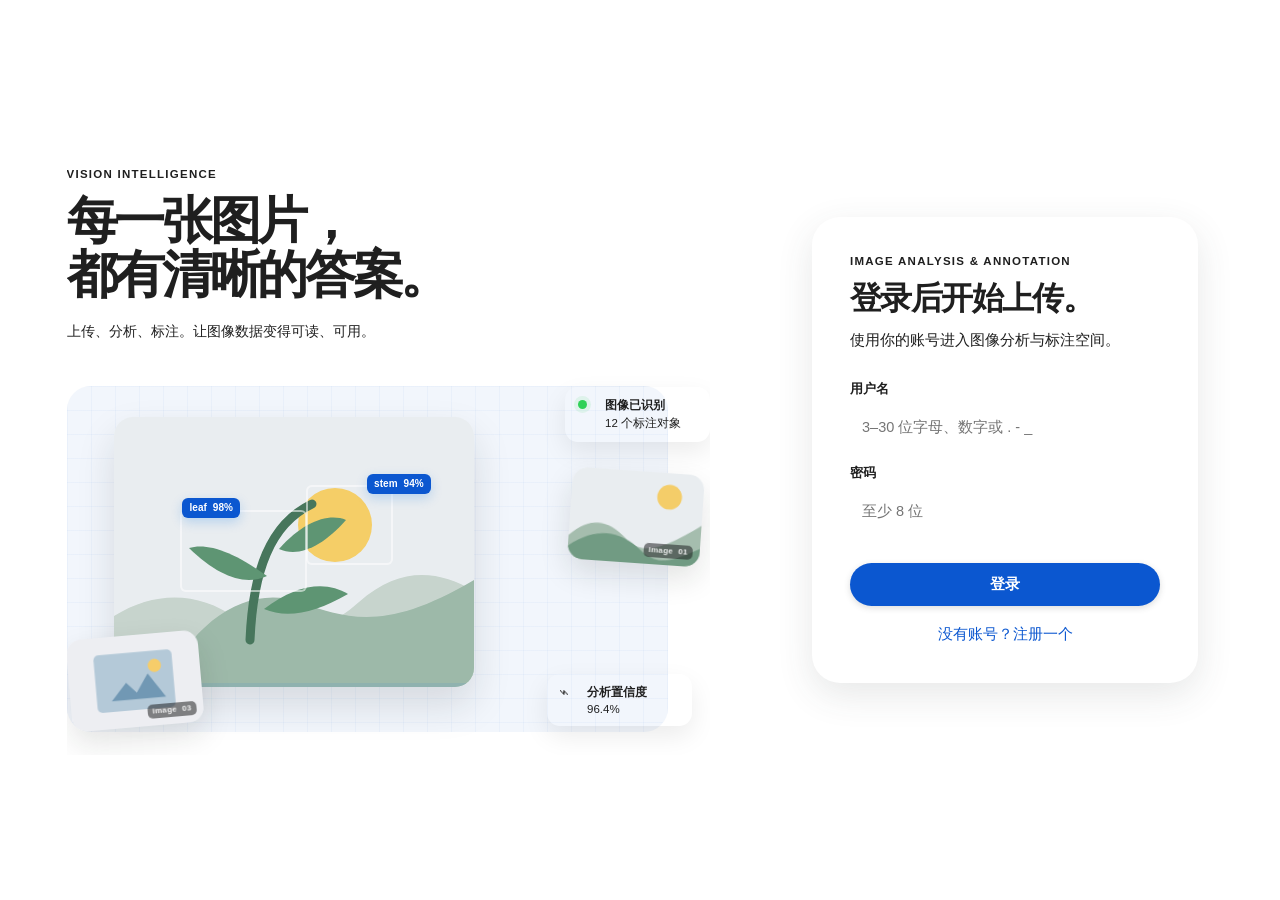
==== commit 7c391dd0: "前端同步：深色模式、平台管理、标注工作台与新手引导 - 深色模式：跟随系统或手动切换，导航栏 / 对话框 / 悬停态一并适配 - 平台管理页：概览、账号、小组与项目、审计日志、存储与模型配置   （模" ====
--- a/web/index.html
+++ b/web/index.html
@@ -5,6 +5,8 @@
     <meta name="viewport" content="width=device-width, initial-scale=1.0" />
     <meta name="description" content="Vision Studio AI 视觉工作台" />
     <title>Vision Studio</title>
+    <link rel="icon" href="favicon.ico" sizes="any" />
+    <link rel="apple-touch-icon" href="apple-touch-icon.png" />
     <script src="theme.js"></script>
     <link rel="stylesheet" href="styles.css" />
     <link rel="stylesheet" href="themes.css" />
@@ -21,24 +23,30 @@
             <span class="material-symbols-rounded rail-profile-arrow">chevron_right</span>
           </span>
         </button>
-        <button id="railUpload" type="button" aria-label="上传图片">
-          <span class="material-symbols-rounded" aria-hidden="true">cloud_upload</span>
-          <span class="rail-label rail-label-current">上传图片</span>
-          <span class="rail-label rail-label-clear">工作台</span>
-        </button>
-        <button id="railData" type="button" aria-label="查看图像数据">
-          <span class="material-symbols-rounded" aria-hidden="true">photo_prints</span>
-          <span class="rail-label">图像数据</span>
+        <button id="railSpace" type="button" aria-label="个人空间">
+          <span class="material-symbols-rounded" aria-hidden="true">person</span>
+          <span class="rail-label">个人空间</span>
         </button>
         <button id="railTeam" type="button" aria-label="小组空间">
           <span class="material-symbols-rounded" aria-hidden="true">groups</span>
           <span class="rail-label">小组空间</span>
         </button>
         <button id="railEnterprise" type="button" aria-label="企业空间">
-          <span class="material-symbols-rounded" aria-hidden="true">corporate_fare</span>
+          <span class="material-symbols-rounded" aria-hidden="true">business</span>
           <span class="rail-label">企业空间</span>
         </button>
+        <button id="railAdmin" type="button" aria-label="平台管理" hidden>
+          <span class="material-symbols-rounded" aria-hidden="true">admin_panel_settings</span>
+          <span class="rail-label">平台管理</span>
+        </button>
         <span class="rail-divider" aria-hidden="true"></span>
+        <button id="railNotifications" type="button" aria-label="通知">
+          <span class="rail-icon">
+            <span class="material-symbols-rounded" aria-hidden="true">notifications</span>
+            <span class="rail-badge" id="notifBadge" hidden>0</span>
+          </span>
+          <span class="rail-label">通知</span>
+        </button>
         <button id="railSettings" type="button" aria-label="设置">
           <span class="material-symbols-rounded" aria-hidden="true">settings</span>
           <span class="rail-label">设置</span>
@@ -65,61 +73,37 @@
 
       <main class="main" id="workspace">
         <header class="app-bar">
-          <div class="app-brand">
-            <span class="app-mark" aria-hidden="true">V</span>
-            <span class="app-brand-name">Vision Studio</span>
-            <span class="app-brand-ent" id="brandEnterprise" hidden>
-              <i aria-hidden="true"></i>
-              <strong id="brandEntName">—</strong>
-              <small id="brandEntId">—</small>
-            </span>
-          </div>
-          <button class="app-account" id="appAccount" type="button" aria-label="打开个人与账号">
-            <span class="app-avatar" id="appAvatar" aria-hidden="true">·</span>
-            <span class="app-account-copy"><strong id="appAccountName">参赛成员</strong><small>个人与账号</small></span>
+          <span class="app-brand-ent" id="brandEnterprise" hidden>
+            <strong id="brandEntName">—</strong>
+          </span>
+          <button class="app-back" id="projectBack" type="button" aria-label="返回空间" title="返回空间" hidden>
+            <span class="material-symbols-rounded" aria-hidden="true">arrow_back</span>
           </button>
+          <div class="app-context">
+            <h1 class="app-context-title" id="appContextTitle">个人空间</h1>
+            <p class="app-context-kicker" id="appContextKicker">PERSONAL SPACE</p>
+          </div>
+          <div class="app-bar-trail">
+            <span class="project-role" id="projectRole" hidden></span>
+            <button class="secondary-button app-archive" id="projectArchive" type="button" hidden>归档项目</button>
+            <button class="app-account" id="appAccount" type="button" aria-label="打开个人与账号">
+              <span class="app-avatar" id="appAvatar" aria-hidden="true">·</span>
+              <span class="app-account-copy"><span class="app-account-name"><strong id="appAccountName">参赛成员</strong><em class="account-ent-tag" id="appEntTag" hidden>企业</em></span><small>个人与账号</small></span>
+            </button>
+          </div>
         </header>
 
         <div class="content" id="contentArea">
-          <!-- 上传 -->
-          <section class="app-view is-visible" data-view="workspace">
-            <section class="hero upload-hero" aria-labelledby="heroTitle">
-              <div>
-                <span class="eyebrow"><i></i> 图像分析与标注</span>
-                <h1 id="heroTitle">选择图片，确认导入。</h1>
-                <p>先加入待分析列表，确认后才会真正上传；可一次选择多张图片。</p>
-              </div>
-              <label class="upload-zone" for="imageUpload">
-                <span class="material-symbols-rounded" aria-hidden="true">cloud_upload</span>
-                <strong>点击选择图片</strong>
-                <small>可多选 · 支持 JPG、PNG、WEBP · 单次最多 50 张</small>
-              </label>
-              <p class="upload-feedback" id="uploadFeedback" aria-live="polite">还未选择文件</p>
-              <input id="imageUpload" type="file" accept="image/jpeg,image/png,image/webp,application/zip,.zip" multiple hidden />
-              <section class="target-plan-card" aria-labelledby="targetPlanTitle">
-                <span class="material-symbols-rounded" aria-hidden="true">target</span>
-                <div>
-                  <small>识别方案 · 图像数据</small>
-                  <strong id="targetPlanTitle">正在读取识别目标…</strong>
-                  <p id="targetPlanDetail">保存后，后续上传会自动复用。</p>
-                </div>
-                <button class="secondary-button" id="openTargetSettings" type="button">设置识别目标</button>
-              </section>
-              <section class="classic-analysis-card" aria-labelledby="classicAnalysisTitle">
-                <div class="classic-card-heading"><span class="material-symbols-rounded" aria-hidden="true">monitoring</span><strong id="classicAnalysisTitle">分析状态</strong></div>
-                <div class="classic-status-grid">
-                  <span><b id="classicAnalyzingCount">0</b><small>分析中</small></span>
-                  <span><b id="classicCompletedCount">0</b><small>已完成</small></span>
-                  <span><b id="classicWaitingCount">0</b><small>待分析</small></span>
-                </div>
-              </section>
-            </section>
+          <!-- 个人空间：不再有「项目」这一层，进来就是一个工作台。
+               上面是个人总结，中间是上传与待确认，下面是派给我的任务和我的图片。 -->
+          <section class="app-view is-visible" data-view="personal">
+            <div class="personal-summary" id="personalSummary"></div>
 
             <section class="section selection-panel" id="selectionPanel" hidden aria-labelledby="selectionTitle">
               <div class="section-heading">
                 <div>
+                  <h2 id="selectionTitle">已选择 0 个文件</h2>
                   <p class="section-kicker">READY TO ANALYZE</p>
-                  <h2 id="selectionTitle">已选择 0 个文件</h2>
                 </div>
                 <button class="text-button" id="clearSelection" type="button">全部清除</button>
               </div>
@@ -127,49 +111,94 @@
               <div class="analysis-targets">
                 <label for="analysisTargets">识别目标 <span>必填</span></label>
                 <input id="analysisTargets" type="text" maxlength="300" placeholder="例如：行人、汽车、交通标志" />
-                <small>用逗号分隔。模型会按这些类别检测并生成标注框。</small>
-              </div>
+                <small>用逗号分隔。模型会按这些类别检测并生成标注框；人工标注时它们就是画框可选的类目。</small>
+              </div>
+              <div class="upload-options">
+                <label class="upload-option" for="uploadMode">
+                  <span>标注方式</span>
+                  <select id="uploadMode">
+                    <option value="auto">自动标注 · 模型出框</option>
+                    <option value="manual">人工标注 · 我来画框</option>
+                  </select>
+                </label>
+                <label class="upload-option" for="uploadSpace">
+                  <span>上传到</span>
+                  <select id="uploadSpace">
+                    <option value="personal">个人空间</option>
+                  </select>
+                </label>
+                <label class="upload-option" id="uploadAssigneeWrap" for="uploadAssignee" hidden>
+                  <span>指派给</span>
+                  <select id="uploadAssignee"></select>
+                </label>
+              </div>
+              <p class="upload-options-hint" id="uploadOptionsHint">这批图片会放进个人空间，选人工标注会直接进入我的任务。</p>
               <div class="selection-actions"><span id="selectionSummary">确认后才会上传并开始分析</span><button class="primary-button" id="confirmAnalysis" type="button">确认并开始分析 <span>→</span></button></div>
             </section>
 
-            <section class="classic-recent-panel" aria-labelledby="classicRecentTitle">
-              <div class="classic-recent-head">
-                <div><p class="section-kicker">RECENT IMAGES</p><h2 id="classicRecentTitle">最近图像</h2></div>
-                <button class="text-button" id="classicViewAll" type="button">查看全部 <span aria-hidden="true">→</span></button>
-              </div>
-              <div class="classic-recent-state" id="classicRecentState"><p>正在读取最近图像…</p></div>
+            <section class="section personal-tasks" id="personalTasksSection" hidden aria-labelledby="personalTasksTitle">
+              <div class="section-heading">
+                <div>
+                  <h2 id="personalTasksTitle">我的任务</h2>
+                  <p class="section-kicker">来自小组与企业的指派</p>
+                </div>
+                <button class="text-button" id="personalTasksRefresh" type="button">刷新</button>
+              </div>
+              <div class="personal-task-list" id="personalTaskList"></div>
+            </section>
+
+            <section class="section personal-data" aria-labelledby="personalDataTitle">
+              <h2 id="personalDataTitle" class="sr-only">图像</h2>
+              <div class="project-toolbar">
+                <p class="project-toolbar-meta" id="projectImagesMeta">—</p>
+                <div class="panel-head-actions">
+                  <select class="task-filter" id="projectImageFilter" aria-label="按状态筛选图片">
+                    <option value="">全部状态</option>
+                    <option value="none">未加入任务</option>
+                    <option value="pending">待标注</option>
+                    <option value="annotated">待审核</option>
+                    <option value="approved">已通过</option>
+                    <option value="rejected">已退回</option>
+                    <option value="failed">标注失败</option>
+                  </select>
+                </div>
+              </div>
+              <div class="plan-strip">
+                <span class="material-symbols-rounded" aria-hidden="true">target</span>
+                <div class="plan-strip-copy">
+                  <strong id="targetPlanTitle">正在读取识别目标…</strong>
+                  <small id="targetPlanDetail">保存后，后续上传会自动复用。</small>
+                </div>
+                <button class="secondary-button" id="openTargetSettings" type="button">设置识别目标</button>
+              </div>
+              <div class="image-toolbar" id="imageToolbar" hidden>
+                <label class="toolbar-select"><input type="checkbox" id="selectAllImages" /><span>全选</span></label>
+                <span class="toolbar-count" id="selectionCount">还没有选中图片</span>
+                <button class="secondary-button" id="downloadSelected" type="button" disabled>下载标注图</button>
+                <button class="secondary-button is-reject" id="removeSelected" type="button" disabled>移除所选</button>
+              </div>
+              <p class="image-status" id="imageStatus" aria-live="polite"></p>
+              <div class="empty-state" id="imageDataState"><strong>还没有图像数据</strong><p>点右上角「上传图片」，选好的图会出现在这里。</p></div>
+              <input id="imageUpload" type="file" accept="image/jpeg,image/png,image/webp,application/zip,.zip" multiple hidden />
             </section>
           </section>
 
-          <!-- 图像数据 -->
-          <section class="app-view" data-view="images" hidden>
-            <section class="view-hero">
-              <p class="section-kicker">IMAGE DATA</p>
-              <h1>图像数据</h1>
-              <p>已导入的图片与后续分析结果都在这里管理。</p>
-              <button class="secondary-button" id="backToUpload" type="button">继续上传</button>
-            </section>
-            <div class="image-toolbar" id="imageToolbar" hidden>
-              <label class="toolbar-select"><input type="checkbox" id="selectAllImages" /><span>全选</span></label>
-              <span class="toolbar-count" id="selectionCount">还没有选中图片</span>
-              <button class="secondary-button" id="downloadSelected" type="button" disabled>下载标注图</button>
-            </div>
-            <section class="section"><div class="empty-state" id="imageDataState"><strong>还没有图像数据</strong><p>回到上传页，选择图片后确认分析。</p></div></section>
-          </section>
-
-          <!-- 小组空间：独立整页，左上信息卡 / 左下聊天 / 右侧小组成果 -->
+          <!-- 小组空间：独立整页，左上信息卡 / 右侧小组成果 -->
           <section class="app-view team-view" data-view="team" hidden>
             <header class="team-head">
-              <div>
-                <p class="section-kicker">TEAM SPACE</p>
-                <h1>小组空间</h1>
-              </div>
               <div class="team-switch">
                 <label class="sr-only" for="teamSelect">我的小组</label>
                 <select id="teamSelect" aria-label="切换小组"><option value="">加载中…</option></select>
+                <!-- 小组只有「空间设置」一个低频动作，直接给齿轮，不必再套一层「更多」 -->
+                <button class="icon-button" id="teamSpaceSettings" type="button" aria-label="小组空间设置" title="空间设置">
+                  <span class="material-symbols-rounded" aria-hidden="true">settings</span>
+                </button>
                 <button class="secondary-button" id="newTeamButton" type="button">新建小组</button>
               </div>
             </header>
+            <!-- 成员预览：空间页原来只剩一张项目卡，空得像没加载完。
+                 完整成员管理仍在空间设置里，这里只做一眼可见的「谁在这个空间」。 -->
+            <div class="space-people" id="teamPeople" hidden></div>
 
             <div class="team-grid" id="teamGrid" hidden>
               <!-- 左半边：全部是小组自身的信息，成员按行列出并显示各自上传数 -->
@@ -210,6 +239,14 @@
               </article>
             </div>
 
+            <div class="space-section" id="teamProjectSection">
+              <div class="space-section-head">
+                <h3>项目</h3>
+                <p class="space-section-hint">图片、任务和成员都挂在项目下，点一行进入工作区。</p>
+              </div>
+              <div class="project-list" id="teamProjectList"></div>
+            </div>
+
             <div class="team-empty" id="teamEmpty" hidden>
               <span class="material-symbols-rounded" aria-hidden="true">groups</span>
               <strong>还没有加入小组</strong>
@@ -221,16 +258,14 @@
           <!-- 企业空间：与企业自有权限模型，左栏信息 + 配额 + 公告 + 成员，右栏图库 / 审核 / 记录 / 日报 -->
           <section class="app-view team-view enterprise-view" data-view="enterprise" hidden>
             <header class="team-head">
-              <div>
-                <p class="section-kicker">ENTERPRISE SPACE</p>
-                <h1>企业空间</h1>
-              </div>
               <div class="team-switch">
                 <span class="ent-id-chip" id="entIdChip" hidden>—</span>
                 <select id="enterpriseSelect" aria-label="切换企业"><option value="">加载中…</option></select>
+                <!-- 设置走左栏企业卡右上角的齿轮，这里只留「创建企业」 -->
                 <button class="secondary-button" id="newEnterpriseButton" type="button">创建企业</button>
               </div>
             </header>
+            <div class="space-people" id="enterprisePeople" hidden></div>
 
             <div class="team-grid" id="enterpriseGrid" hidden>
               <div class="team-col">
@@ -299,8 +334,16 @@
               </article>
             </div>
 
+            <div class="space-section" id="enterpriseProjectSection">
+              <div class="space-section-head">
+                <h3>项目</h3>
+                <p class="space-section-hint">图片、任务和成员都挂在项目下，点一行进入工作区。</p>
+              </div>
+              <div class="project-list" id="enterpriseProjectList"></div>
+            </div>
+
             <div class="team-empty" id="enterpriseEmpty" hidden>
-              <span class="material-symbols-rounded" aria-hidden="true">corporate_fare</span>
+              <span class="material-symbols-rounded" aria-hidden="true">business</span>
               <strong>还没有加入企业</strong>
               <p>创建一个企业，或用企业码申请加入。企业空间支持权限分级、上传审核与成员排名。</p>
               <div class="ent-empty-actions">
@@ -309,86 +352,535 @@
               </div>
             </div>
           </section>
+
+          <!-- 项目页：从任意空间的项目列表进入，参考 GitHub 仓库页的 tab 结构 -->
+          <section class="app-view project-view" data-view="project" hidden>
+            <div class="ent-tabs project-tabs" role="tablist" aria-label="项目视图">
+              <button class="ent-tab is-active" type="button" role="tab" aria-selected="true" data-project-tab="overview">
+                <span class="material-symbols-rounded" aria-hidden="true">space_dashboard</span>概览
+              </button>
+              <button class="ent-tab" type="button" role="tab" aria-selected="false" data-project-tab="tasks">
+                <span class="material-symbols-rounded" aria-hidden="true">task_alt</span>任务
+              </button>
+              <button class="ent-tab" type="button" role="tab" aria-selected="false" data-project-tab="members">
+                <span class="material-symbols-rounded" aria-hidden="true">group</span>成员
+              </button>
+              <button class="ent-tab" type="button" role="tab" aria-selected="false" data-project-tab="categories">
+                <span class="material-symbols-rounded" aria-hidden="true">label</span>类目
+              </button>
+              <button class="ent-tab" type="button" role="tab" aria-selected="false" data-project-tab="settings">
+                <span class="material-symbols-rounded" aria-hidden="true">settings</span>设置
+              </button>
+            </div>
+
+            <section class="project-pane" data-project-pane="overview">
+              <p class="project-desc" id="projectDesc" hidden></p>
+              <div class="project-next" id="projectNext" hidden></div>
+              <div class="admin-stats project-stats" id="projectStats"></div>
+              <article class="panel admin-panel">
+                <div class="panel-head">
+                  <div><h3>最近任务</h3><p class="panel-sub" id="projectRecentMeta">—</p></div>
+                  <button class="text-button" type="button" id="projectJumpTasks">全部任务 →</button>
+                </div>
+                <div class="admin-facts" id="projectRecentTasks"></div>
+              </article>
+            </section>
+
+            <section class="project-pane" data-project-pane="tasks" hidden>
+              <article class="panel admin-panel">
+                <div class="project-toolbar">
+                  <p class="project-toolbar-meta" id="projectTasksMeta">—</p>
+                  <div class="panel-head-actions">
+                    <select id="projectTaskFilter" class="task-filter" aria-label="按状态筛选任务">
+                      <option value="">全部状态</option>
+                      <option value="queued">排队中 / 待标注</option>
+                      <option value="auto_annotating">标注中</option>
+                      <option value="auto_annotated">待复核</option>
+                      <option value="rejected_fix">退回修改</option>
+                      <option value="rejected_reannotate">退回重标</option>
+                      <option value="failed">失败</option>
+                      <option value="draft">草稿</option>
+                      <option value="approved">已通过</option>
+                      <option value="cancelled">已取消</option>
+                    </select>
+                    <button class="task-mine-toggle" id="projectTaskMine" type="button" aria-pressed="false" title="只看指派给我的任务">只看我的</button>
+                    <button class="secondary-button" id="projectNewTask" type="button">新建任务</button>
+                  </div>
+                </div>
+                <p class="settings-status" id="projectTaskStatus" role="status"></p>
+                <div class="project-task-list" id="projectTaskList"></div>
+              </article>
+            </section>
+
+            <section class="project-pane" data-project-pane="members" hidden>
+              <article class="panel admin-panel">
+                <div class="project-toolbar">
+                  <p class="project-toolbar-meta" id="projectMembersMeta">—</p>
+                </div>
+                <div class="admin-toolbar">
+                  <input id="projectMemberName" type="search" maxlength="30" placeholder="输入用户名添加成员" aria-label="成员用户名" />
+                  <select id="projectMemberRole" aria-label="成员角色">
+                    <option value="annotator">标注员</option>
+                    <option value="manager">管理员</option>
+                    <option value="reviewer">审核员</option>
+                  </select>
+                  <button class="secondary-button" id="projectAddMember" type="button">添加</button>
+                  <p class="settings-status admin-toolbar-status" id="projectMemberStatus" role="status"></p>
+                </div>
+                <ul class="member-list project-member-list" id="projectMemberList"></ul>
+              </article>
+            </section>
+
+            <!-- 识别类目是项目的核心对象（自动标注的 prompt 来源 + 人工标注的色板），
+                 从「设置」里提出来单独一页，别和归档这种运维项挤在一起。 -->
+            <section class="project-pane" data-project-pane="categories" hidden>
+              <article class="panel admin-panel">
+                <div class="project-toolbar">
+                  <p class="project-toolbar-meta" id="projectCategoriesMeta">自动标注按这些类目检测，人工标注从这里取色板。</p>
+                </div>
+                <div class="admin-toolbar">
+                  <input id="projectNewCategory" type="search" maxlength="50" placeholder="新增类目（中文名）" aria-label="新增类目" />
+                  <input id="projectNewCategoryEn" type="search" maxlength="100" placeholder="英文提示词（可选，留空自动翻译）" aria-label="英文提示词" />
+                  <button class="secondary-button" id="projectCategoryAdd" type="button">添加</button>
+                  <p class="settings-status admin-toolbar-status" id="projectCategoryStatus" role="status"></p>
+                </div>
+                <ul class="project-category-list" id="projectCategories"></ul>
+              </article>
+            </section>
+
+            <section class="project-pane" data-project-pane="settings" hidden>
+              <div class="admin-split">
+                <form class="panel admin-panel settings-form" id="projectSettingsForm">
+                  <div class="panel-head"><div><h3>基本信息</h3><p class="panel-sub">名称、描述与默认评审人。</p></div></div>
+                  <label for="projectNameInput">项目名称</label>
+                  <input id="projectNameInput" type="text" maxlength="100" />
+                  <label for="projectDescInput">描述</label>
+                  <textarea id="projectDescInput" rows="3" maxlength="2000"></textarea>
+                  <label for="projectReviewerInput">默认评审人</label>
+                  <select id="projectReviewerInput">
+                    <option value="submitter">提交人自己评审</option>
+                    <option value="project_manager">项目管理员评审</option>
+                  </select>
+                  <div class="settings-actions">
+                    <p class="settings-status" id="projectSettingsStatus" role="status"></p>
+                    <button class="secondary-button" type="submit">保存设置</button>
+                  </div>
+                </form>
+
+                <!-- 归档与删除都属于运维动作，收进右列一起排队，别和「基本信息」抢两列网格 -->
+                <div class="admin-split-side">
+                <div class="panel admin-panel">
+                  <div class="panel-head"><div><h3>归档项目</h3><p class="panel-sub">归档后不出现在默认列表里，数据和图片都保留。</p></div></div>
+                  <div class="project-danger">
+                    <div><strong>归档这个项目</strong><p>需要时可以找管理员恢复。</p></div>
+                    <button class="delete-button compact-delete" id="projectDangerArchive" type="button">归档</button>
+                  </div>
+                </div>
+
+                <!-- 只有个人空间的项目能删；小组 / 企业项目删掉会连累别人的数据，那边只给归档 -->
+                <div class="panel admin-panel" id="projectDeletePanel" hidden>
+                  <div class="panel-head"><div><h3>删除项目</h3><p class="panel-sub">从列表里移除，项目下的图片和任务记录都不再能访问。</p></div></div>
+                  <div class="project-danger">
+                    <div><strong>删除这个项目</strong><p>不可撤销。只想暂时收起来，用上面的「归档」。</p></div>
+                    <button class="delete-button compact-delete" id="projectDangerDelete" type="button">删除</button>
+                  </div>
+                </div>
+                </div>
+              </div>
+            </section>
+          </section>
+
+          <!-- 平台管理：只有 platform_role=admin 能看到入口，页面自身再校验一次 -->
+          <section class="app-view team-view admin-view" data-view="admin" hidden>
+            <header class="team-head">
+              <div class="team-switch">
+                <span class="admin-role-chip">平台管理员</span>
+                <button class="secondary-button" id="adminRefresh" type="button">刷新当前页</button>
+              </div>
+            </header>
+
+            <div class="team-empty" id="adminDenied" hidden>
+              <span class="material-symbols-rounded" aria-hidden="true">admin_panel_settings</span>
+              <strong>需要平台管理员权限</strong>
+              <p>这个页面只对平台管理员开放。可以让现有管理员在「账号」里把你的角色改成管理员。</p>
+            </div>
+
+            <div id="adminShell" hidden>
+              <div class="ent-tabs" role="tablist" aria-label="平台管理视图">
+                <button class="ent-tab is-active" type="button" role="tab" aria-selected="true" data-admin-tab="overview">概览</button>
+                <button class="ent-tab" type="button" role="tab" aria-selected="false" data-admin-tab="accounts">账号</button>
+                <button class="ent-tab" type="button" role="tab" aria-selected="false" data-admin-tab="spaces">小组与项目</button>
+                <button class="ent-tab" type="button" role="tab" aria-selected="false" data-admin-tab="audit">审计日志</button>
+                <button class="ent-tab" type="button" role="tab" aria-selected="false" data-admin-tab="settings">存储与模型</button>
+              </div>
+              <p class="settings-status admin-status" id="adminStatus" role="status"></p>
+
+              <!-- 概览 -->
+              <section class="admin-pane" data-admin-pane="overview">
+                <div class="admin-stats" id="adminStats"></div>
+                <div class="admin-split">
+                  <article class="panel admin-panel">
+                    <div class="panel-head">
+                      <div><h3>存储</h3><p class="panel-sub" id="adminStorageSub">—</p></div>
+                      <button class="text-button" type="button" data-admin-jump="settings">去设置 →</button>
+                    </div>
+                    <div class="admin-facts" id="adminStorageFacts"></div>
+                  </article>
+                  <article class="panel admin-panel">
+                    <div class="panel-head">
+                      <div><h3>识别模型</h3><p class="panel-sub" id="adminModelSub">—</p></div>
+                      <button class="text-button" type="button" data-admin-jump="settings">去设置 →</button>
+                    </div>
+                    <div class="admin-facts" id="adminModelFacts"></div>
+                  </article>
+                </div>
+              </section>
+
+              <!-- 账号 -->
+              <section class="admin-pane" data-admin-pane="accounts" hidden>
+                <article class="panel admin-panel">
+                  <div class="panel-head">
+                    <div><h3>账号</h3><p class="panel-sub" id="adminAccountsMeta">—</p></div>
+                  </div>
+                  <div class="admin-toolbar">
+                    <input id="adminAccountSearch" type="search" maxlength="50" placeholder="用户名 / 邮箱 / 手机号" aria-label="搜索账号" />
+                    <select id="adminAccountRole" aria-label="按平台角色筛选">
+                      <option value="">全部角色</option>
+                      <option value="admin">平台管理员</option>
+                      <option value="user">普通用户</option>
+                    </select>
+                    <button class="secondary-button" id="adminAccountQuery" type="button">查询</button>
+                    <p class="settings-status admin-toolbar-status" id="adminAccountsStatus" role="status"></p>
+                  </div>
+                  <div class="admin-table-wrap">
+                    <table class="admin-table">
+                      <thead><tr><th>ID</th><th>账号</th><th>联系方式</th><th>平台角色</th><th>注册时间</th><th></th></tr></thead>
+                      <tbody id="adminAccountRows"></tbody>
+                    </table>
+                  </div>
+                  <div class="admin-pager" id="adminAccountPager"></div>
+                </article>
+              </section>
+
+              <!-- 小组与项目 -->
+              <section class="admin-pane" data-admin-pane="spaces" hidden>
+                <article class="panel admin-panel">
+                  <div class="panel-head">
+                    <div><h3>小组</h3><p class="panel-sub" id="adminGroupsMeta">—</p></div>
+                  </div>
+                  <div class="admin-toolbar">
+                    <input id="adminGroupSearch" type="search" maxlength="50" placeholder="小组名称 / 组长用户名" aria-label="搜索小组" />
+                    <button class="secondary-button" id="adminGroupQuery" type="button">查询</button>
+                  </div>
+                  <div class="admin-table-wrap">
+                    <table class="admin-table">
+                      <thead><tr><th>ID</th><th>小组</th><th>类型</th><th>组长</th><th>成员</th><th>创建时间</th></tr></thead>
+                      <tbody id="adminGroupRows"></tbody>
+                    </table>
+                  </div>
+                  <div class="admin-pager" id="adminGroupPager"></div>
+                </article>
+
+                <article class="panel admin-panel">
+                  <div class="panel-head">
+                    <div><h3>项目</h3><p class="panel-sub" id="adminProjectsMeta">—</p></div>
+                  </div>
+                  <div class="admin-toolbar">
+                    <input id="adminProjectSearch" type="search" maxlength="50" placeholder="项目名称" aria-label="搜索项目" />
+                    <button class="secondary-button" id="adminProjectQuery" type="button">查询</button>
+                  </div>
+                  <div class="admin-table-wrap">
+                    <table class="admin-table">
+                      <thead><tr><th>ID</th><th>项目</th><th>所属小组</th><th>状态</th><th>成员</th><th>任务</th><th>创建时间</th></tr></thead>
+                      <tbody id="adminProjectRows"></tbody>
+                    </table>
+                  </div>
+                  <div class="admin-pager" id="adminProjectPager"></div>
+                </article>
+              </section>
+
+              <!-- 审计日志 -->
+              <section class="admin-pane" data-admin-pane="audit" hidden>
+                <article class="panel admin-panel">
+                  <div class="panel-head">
+                    <div><h3>审计日志</h3><p class="panel-sub" id="adminAuditMeta">—</p></div>
+                  </div>
+                  <div class="admin-toolbar">
+                    <input id="adminAuditAction" type="search" maxlength="50" placeholder="动作前缀，例如 task.status" aria-label="按动作筛选" />
+                    <button class="secondary-button" id="adminAuditQuery" type="button">查询</button>
+                  </div>
+                  <div class="admin-table-wrap">
+                    <table class="admin-table">
+                      <thead><tr><th>时间</th><th>动作</th><th>资源</th><th>操作人</th><th>小组</th></tr></thead>
+                      <tbody id="adminAuditRows"></tbody>
+                    </table>
+                  </div>
+                  <div class="admin-pager" id="adminAuditPager"></div>
+                </article>
+              </section>
+
+              <!-- 存储与模型 -->
+              <section class="admin-pane" data-admin-pane="settings" hidden>
+                <div class="admin-split">
+                  <form class="panel admin-panel settings-form" id="adminStorageForm">
+                    <div class="panel-head">
+                      <div><h3>存储策略</h3><p class="panel-sub">平台设置优先于环境变量；清空 URI 表示回到环境变量。</p></div>
+                    </div>
+                    <label for="adminStorageUri">存储 URI</label>
+                    <input id="adminStorageUri" type="text" maxlength="255" placeholder="file://./state/storage" autocomplete="off" spellcheck="false" />
+                    <div class="settings-two-cols">
+                      <div><label for="adminTeamQuotaImages">team 默认图片额度</label><input id="adminTeamQuotaImages" type="number" min="0" max="1000000" /></div>
+                      <div><label for="adminTeamQuotaStorage">team 默认存储额度（MB）</label><input id="adminTeamQuotaStorage" type="number" min="0" max="10000000" /></div>
+                    </div>
+                    <div class="admin-facts" id="adminStorageFormFacts"></div>
+                    <div class="settings-actions">
+                      <p id="adminStorageStatus" class="settings-status" role="status"></p>
+                      <button class="secondary-button" type="submit">保存存储策略</button>
+                    </div>
+                  </form>
+
+                  <form class="panel admin-panel settings-form" id="adminModelForm">
+                    <div class="panel-head">
+                      <div><h3>识别模型</h3><p class="panel-sub">留空表示回到环境变量；保存后立即生效，已在内存里的模型会被卸载重载。空闲 3 分钟没有标注任务会自动卸载以释放内存，下一单需要重新加载。</p></div>
+                    </div>
+                    <label for="adminDetectorOnnx">检测模型 ONNX 文件</label>
+                    <input id="adminDetectorOnnx" type="text" maxlength="255" placeholder="D:\models\llmdet_fp16.onnx" autocomplete="off" spellcheck="false" />
+                    <label for="adminDetectorDir">或模型目录</label>
+                    <input id="adminDetectorDir" type="text" maxlength="255" placeholder="D:\models\onnx" autocomplete="off" spellcheck="false" />
+                    <div class="settings-two-cols">
+                      <div><label for="adminDetectorPrecision">精度</label>
+                        <select id="adminDetectorPrecision"><option value="">跟随环境变量</option><option value="fp16">fp16</option><option value="fp32">fp32</option></select>
+                      </div>
+                      <div><label for="adminDetectorDevice">设备</label>
+                        <select id="adminDetectorDevice"><option value="">跟随环境变量</option><option value="cpu">cpu</option><option value="cuda">cuda</option><option value="auto">auto</option></select>
+                      </div>
+                    </div>
+                    <div class="settings-two-cols">
+                      <div><label for="adminDetectorSize">输入短边</label><input id="adminDetectorSize" type="number" min="64" max="4096" placeholder="800" /></div>
+                      <div><label for="adminDetectorMaxSize">输入长边上限</label><input id="adminDetectorMaxSize" type="number" min="64" max="4096" placeholder="1333" /></div>
+                    </div>
+                    <label for="adminTranslatorDir">翻译模型目录（可选中英文类目名互转）</label>
+                    <input id="adminTranslatorDir" type="text" maxlength="255" placeholder="D:\models\opus-mt-zh-en" autocomplete="off" spellcheck="false" />
+                    <label for="adminTranslatorPrecision">翻译精度</label>
+                    <select id="adminTranslatorPrecision"><option value="">跟随环境变量</option><option value="fp32">fp32</option><option value="fp16">fp16</option></select>
+                    <div class="admin-facts" id="adminModelFormFacts"></div>
+                    <div class="settings-actions">
+                      <p id="adminModelStatus" class="settings-status" role="status"></p>
+                      <button class="secondary-button" type="submit">保存模型配置</button>
+                    </div>
+                  </form>
+                </div>
+              </section>
+            </div>
+          </section>
         </div>
 
         <section class="detail-view" id="imageDetailView" hidden aria-labelledby="detailTitle">
-          <button class="back-button" id="backToImages" type="button">← 返回图像数据</button>
+          <button class="back-button" id="backToImages" type="button">← 返回个人空间</button>
           <div class="detail-layout">
             <div class="detail-preview"><div class="detail-image-stack"><img id="detailImage" alt="已上传图片预览" /><svg id="annotationOverlay" aria-label="模型标注框"></svg></div></div>
             <aside class="detail-meta">
+              <h1 id="detailTitle"></h1>
               <p class="section-kicker">IMAGE DETAIL</p>
-              <h1 id="detailTitle"></h1>
               <dl>
                 <div><dt>图像尺寸</dt><dd id="detailDimensions">—</dd></div>
                 <div><dt>文件大小</dt><dd id="detailSize">—</dd></div>
                 <div><dt>分析状态</dt><dd id="detailAnalysis">等待提交分析</dd></div>
               </dl>
+              <button class="secondary-button wide-button" id="detailAnnotate" type="button" hidden>在标注台打开</button>
+              <button class="secondary-button wide-button" id="detailReview" type="button" hidden>审核这张</button>
               <button class="secondary-button wide-button" id="downloadAnnotated" type="button">下载标注图</button>
               <button class="secondary-button wide-button" id="sendToGroup" type="button">上传到小组库</button>
               <button class="delete-button" id="deleteImageButton" type="button">删除图片</button>
             </aside>
           </div>
         </section>
+
+        <!-- 人工标注工作台：和图片详情一样盖在内容区上面，左选图 / 中画框 / 右选类目 -->
+        <section class="detail-view annotate-view" id="annotateView" hidden aria-labelledby="annotateTitle">
+          <header class="annotate-head">
+            <button class="back-button" id="annotateBack" type="button">← 返回任务</button>
+            <div class="annotate-head-main">
+              <h1 id="annotateTitle">人工标注</h1>
+              <p class="section-kicker">MANUAL ANNOTATION</p>
+            </div>
+            <div class="annotate-head-side">
+              <span class="annotate-progress" id="annotateProgress"></span>
+              <button class="primary-button" id="annotateFinish" type="button" hidden>完成标注</button>
+            </div>
+          </header>
+
+          <div class="annotate-layout">
+            <aside class="annotate-rail" id="annotateRails" aria-label="任务里的图片"></aside>
+
+            <div class="annotate-stage-wrap">
+              <div class="annotate-stage">
+                <div class="annotate-canvas" id="annotateCanvas">
+                  <img id="annotateImage" alt="待标注图片" draggable="false" />
+                </div>
+              </div>
+              <p class="settings-status annotate-status" id="annotateStatus" role="status"></p>
+              <p class="annotate-hint">拖空白处画新框；拖动框体移动、拖四角改大小；选中后按 Delete 删除、方向键微调、Esc 退出。切换图片前记得先保存。</p>
+            </div>
+
+            <aside class="annotate-panel">
+              <div class="annotate-block">
+                <p class="section-kicker">类目</p>
+                <div class="annotate-categories" id="annotateCategories"></div>
+              </div>
+              <div class="annotate-block">
+                <p class="section-kicker">标注框</p>
+                <div class="annotate-boxlist" id="annotateBoxList"></div>
+              </div>
+              <div class="annotate-actions">
+                <button class="secondary-button" id="annotateUndo" type="button">撤销</button>
+                <button class="primary-button" id="annotateSave" type="button">保存标注</button>
+              </div>
+            </aside>
+          </div>
+        </section>
+
+        <!-- 任务复核工作台：任务列表里「待复核」那一行的入口。
+             和标注台同一套骨架（左选图 / 中看图 / 右裁决），复用 .annotate-* 版式，
+             这样三个主题都不用再写一份布局，只需要补复核专用的几处配色。 -->
+        <section class="detail-view annotate-view review-view" id="taskReviewView" hidden aria-labelledby="taskReviewTitle">
+          <header class="annotate-head">
+            <button class="back-button" id="taskReviewBack" type="button">← 返回任务</button>
+            <div class="annotate-head-main">
+              <h1 id="taskReviewTitle">复核任务</h1>
+              <p class="section-kicker">TASK REVIEW</p>
+            </div>
+            <div class="annotate-head-side">
+              <span class="annotate-progress" id="taskReviewProgress"></span>
+              <button class="primary-button" id="taskReviewPass" type="button">通过任务</button>
+            </div>
+          </header>
+
+          <div class="annotate-layout">
+            <aside class="annotate-rail" id="taskReviewRail" aria-label="任务里的图片"></aside>
+
+            <div class="annotate-stage-wrap">
+              <div class="annotate-stage">
+                <div class="annotate-canvas" id="taskReviewCanvas">
+                  <img id="taskReviewImage" alt="待复核图片" draggable="false" />
+                </div>
+              </div>
+              <p class="settings-status annotate-status" id="taskReviewStatus" role="status"></p>
+              <p class="annotate-hint">逐张通过或驳回（驳回必须写原因）。最后一张也通过时任务会自动通过并回到项目页；要退回则至少要有一张图被驳回，再点「退回修改 / 退回重标」。Esc 退出。</p>
+            </div>
+
+            <aside class="annotate-panel">
+              <div class="annotate-block">
+                <p class="section-kicker">这一张</p>
+                <div class="review-verdict" id="taskReviewVerdict"></div>
+              </div>
+              <div class="annotate-block">
+                <p class="section-kicker">标注框</p>
+                <div class="annotate-boxlist" id="taskReviewBoxes"></div>
+              </div>
+              <div class="annotate-block" id="taskReviewReasonWrap" hidden>
+                <p class="section-kicker">驳回原因</p>
+                <textarea class="review-reason-input" id="taskReviewReason" maxlength="255" placeholder="写明要改的地方，标注员会照着改"></textarea>
+              </div>
+              <div class="annotate-actions">
+                <button class="secondary-button is-reject" id="taskReviewReject" type="button">驳回这张</button>
+                <button class="primary-button" id="taskReviewApprove" type="button">通过这张</button>
+              </div>
+              <div class="review-task-actions">
+                <p class="section-kicker">任务结论</p>
+                <textarea class="review-reason-input" id="taskReviewComment" maxlength="2000" placeholder="给标注员的说明（可选）"></textarea>
+                <div class="annotate-actions">
+                  <button class="mini-button is-reject" id="taskReviewRejectFix" type="button">退回修改</button>
+                  <button class="mini-button is-reject" id="taskReviewReannotate" type="button">退回重标</button>
+                </div>
+              </div>
+            </aside>
+          </div>
+        </section>
       </main>
     </div>
 
-    <div class="upload-toast" id="uploadToast" role="status" aria-live="polite" hidden><span class="material-symbols-rounded" aria-hidden="true">check_circle</span><span><strong id="uploadToastTitle">已开始分析</strong><small id="uploadToastDetail">图片已存入图像数据</small></span><button id="goToData" type="button">查看图像数据</button></div>
+    <div class="upload-toast" id="uploadToast" role="status" aria-live="polite" hidden><span class="material-symbols-rounded" aria-hidden="true">check_circle</span><span><strong id="uploadToastTitle">已开始分析</strong><small id="uploadToastDetail">图片已存入个人空间</small></span><button id="goToData" type="button">查看个人空间</button></div>
 
     <!-- 识别方案：保存到默认的“图像数据”项目，上传时自动复用 -->
     <div class="dialog-backdrop" id="targetSettingsDialog" hidden>
       <section class="dialog settings-dialog target-settings-dialog" role="dialog" aria-modal="true" aria-labelledby="targetSettingsTitle">
         <button class="dialog-close" id="closeTargetSettings" type="button" aria-label="关闭">×</button>
+        <h2 id="targetSettingsTitle">设置识别目标</h2>
         <p class="section-kicker">RECOGNITION TARGETS</p>
-        <h2 id="targetSettingsTitle">设置识别目标</h2>
         <p class="dialog-description">这套目标保存在“图像数据”项目中。以后上传图片时会自动带出，也可以临时修改后再分析。</p>
         <form id="targetSettingsForm" class="settings-form">
-          <label for="projectTargets">需要识别什么</label>
-          <textarea id="projectTargets" maxlength="300" rows="4" placeholder="例如：行人、汽车、交通标志"></textarea>
-          <p class="settings-help">用逗号、顿号或换行分隔，最多 20 项。</p>
+          <div class="target-list-head">
+            <span class="target-list-title">识别目标</span>
+          </div>
+          <p class="settings-help">一行一个目标：中文名用于界面显示，英文提示词喂给模型。英文留空会自动按中文名翻译。</p>
+          <ul class="target-rows" id="targetRows"></ul>
+          <p class="target-empty" id="targetEmpty" hidden>还没有识别目标，先在下面加一条。</p>
+          <div class="target-add">
+            <input id="targetNewZh" type="search" maxlength="50" placeholder="中文名，例如 行人" aria-label="新目标的中文名" autocomplete="off" />
+            <input id="targetNewEn" type="search" maxlength="100" placeholder="英文提示词（可选）" aria-label="新目标的英文提示词" autocomplete="off" />
+            <button id="targetAddButton" class="secondary-button" type="button">添加</button>
+          </div>
+          <div class="target-threshold">
+            <div class="target-threshold-head">
+              <label for="projectBoxThreshold">置信度阈值</label>
+              <output id="projectBoxThresholdValue" for="projectBoxThreshold">0.30</output>
+            </div>
+            <input id="projectBoxThreshold" type="range" min="0.05" max="0.95" step="0.05" value="0.30" />
+            <p class="settings-help">调高只保留更确定的框，调低能多召回一些弱目标，但也会多出误框。默认 0.30。</p>
+          </div>
           <div class="settings-actions"><p id="projectTargetsStatus" class="settings-status" role="status"></p><button class="primary-button" id="saveProjectTargets" type="submit">保存识别方案</button></div>
         </form>
       </section>
     </div>
 
     <!-- 个人资料与账号 -->
-    <div class="dialog-backdrop" id="profileDialog" hidden>
-      <section class="dialog settings-dialog profile-dialog" role="dialog" aria-modal="true" aria-labelledby="profileDialogTitle">
-        <button class="dialog-close" id="closeProfileDialog" type="button" aria-label="关闭">×</button>
-        <p class="section-kicker">PERSONAL ACCOUNT</p>
-        <h2 id="profileDialogTitle">个人资料与账号</h2>
-        <p class="dialog-description">可以修改展示名称与联系方式。用户名作为登录账号暂不更改。</p>
-
-        <div class="avatar-editor">
-          <span class="avatar avatar-64" id="profileAvatar" aria-hidden="true">·</span>
-          <div class="avatar-editor-copy">
-            <strong>头像</strong>
-            <p class="settings-help">JPG、PNG、WEBP，4 MB 以内。组员会在成员列表里看到它。</p>
-            <div class="avatar-editor-actions">
-              <button class="secondary-button" id="pickAvatar" type="button">更换头像</button>
-              <button class="text-button" id="removeAvatar" type="button" hidden>移除头像</button>
-            </div>
-          </div>
-          <input id="avatarInput" type="file" accept="image/jpeg,image/png,image/webp" hidden />
-        </div>
-
-        <form id="profileForm" class="settings-form">
-          <label for="profileUsername">用户名</label><input id="profileUsername" type="text" readonly />
-          <label for="profileDisplayName">展示名称</label><input id="profileDisplayName" type="text" maxlength="50" placeholder="老师和组员看到的名称" />
-          <div class="settings-two-cols"><div><label for="profileEmail">邮箱</label><input id="profileEmail" type="email" maxlength="50" placeholder="可选" /></div><div><label for="profilePhone">手机号</label><input id="profilePhone" type="tel" maxlength="30" placeholder="可选" /></div></div>
-          <div class="settings-actions"><p id="profileStatus" class="settings-status" role="status"></p><button class="primary-button" type="submit">保存资料</button></div>
-        </form>
-      </section>
-    </div>
-
-    <!-- 设置：外观与主题、账号安全 -->
+    <!-- 设置：个人资料、外观与主题、账号安全（同一个弹窗，侧栏两个入口各自定位到对应小节） -->
     <div class="dialog-backdrop" id="settingsDialog" hidden>
       <section class="dialog settings-dialog settings-hub" role="dialog" aria-modal="true" aria-labelledby="settingsDialogTitle">
         <button class="dialog-close" id="closeSettingsDialog" type="button" aria-label="关闭">×</button>
+        <h2 id="settingsDialogTitle">设置</h2>
         <p class="section-kicker">SETTINGS</p>
-        <h2 id="settingsDialogTitle">设置</h2>
-        <p class="dialog-description">外观与账号安全都在这里。个人资料和头像在左侧「个人与账号」里。</p>
-
-        <section class="theme-settings" aria-labelledby="themeSettingsTitle">
+
+        <div class="settings-hub-body">
+          <nav class="settings-nav" aria-label="设置分区">
+            <button class="settings-nav-item is-active" type="button" data-settings-pane="profile" aria-current="true">个人资料</button>
+            <button class="settings-nav-item" type="button" data-settings-pane="theme">外观与主题</button>
+            <button class="settings-nav-item" type="button" data-settings-pane="upload">上传偏好</button>
+            <button class="settings-nav-item" type="button" data-settings-pane="space">企业与小组</button>
+            <button class="settings-nav-item" type="button" data-settings-pane="security">账号安全</button>
+          </nav>
+
+          <div class="settings-panes">
+
+        <section class="settings-pane is-active" data-pane="profile" id="settingsProfileSection" aria-labelledby="settingsProfileTitle">
+          <div class="theme-settings-head">
+            <div><h3 id="settingsProfileTitle">个人资料</h3><p>用户名作为登录账号暂不更改。</p></div>
+            <span class="material-symbols-rounded" aria-hidden="true">badge</span>
+          </div>
+
+          <div class="avatar-editor">
+            <span class="avatar avatar-64" id="profileAvatar" aria-hidden="true">·</span>
+            <div class="avatar-editor-copy">
+              <strong>头像</strong>
+              <p class="settings-help">JPG、PNG、WEBP，4 MB 以内。组员会在成员列表里看到它。</p>
+              <div class="avatar-editor-actions">
+                <button class="secondary-button" id="pickAvatar" type="button">更换头像</button>
+                <button class="text-button" id="removeAvatar" type="button" hidden>移除头像</button>
+              </div>
+            </div>
+            <input id="avatarInput" type="file" accept="image/jpeg,image/png,image/webp" hidden />
+          </div>
+
+          <form id="profileForm" class="settings-form">
+            <label for="profileUsername">用户名</label><input id="profileUsername" type="text" readonly />
+            <label for="profileDisplayName">展示名称</label><input id="profileDisplayName" type="text" maxlength="50" placeholder="老师和组员看到的名称" />
+            <div class="settings-two-cols"><div><label for="profileEmail">邮箱</label><input id="profileEmail" type="email" maxlength="50" placeholder="可选" /></div><div><label for="profilePhone">手机号</label><input id="profilePhone" type="tel" maxlength="30" placeholder="可选" /></div></div>
+            <div class="settings-actions"><p id="profileStatus" class="settings-status" role="status"></p><button class="primary-button" type="submit">保存资料</button></div>
+          </form>
+        </section>
+
+        <section class="theme-settings settings-pane" data-pane="theme" id="settingsThemeSection" aria-labelledby="themeSettingsTitle">
           <div class="theme-settings-head">
             <div><h3 id="themeSettingsTitle">外观与主题</h3><p>主题只改变界面外观，不会影响图片和分析数据。</p></div>
             <span class="material-symbols-rounded" aria-hidden="true">palette</span>
@@ -399,26 +891,78 @@
               <span><strong>经典</strong><small>默认 · 紧凑工作台</small></span>
               <span class="material-symbols-rounded theme-check" aria-hidden="true">check_circle</span>
             </button>
-            <button class="theme-option" type="button" role="radio" aria-checked="false" data-theme-choice="clear-sky">
-              <span class="theme-preview theme-preview-clear"><i></i><i></i><i></i></span>
-              <span><strong>晴蓝</strong><small>宽松 Material 3</small></span>
+            <button class="theme-option" type="button" role="radio" aria-checked="false" data-theme-choice="pure-white">
+              <span class="theme-preview theme-preview-pure"><i></i><i></i><i></i></span>
+              <span><strong>极简</strong><small>窄栏 · 留白更多</small></span>
               <span class="material-symbols-rounded theme-check" aria-hidden="true">check_circle</span>
             </button>
-            <button class="theme-option" type="button" role="radio" aria-checked="false" data-theme-choice="pure-white">
-              <span class="theme-preview theme-preview-pure"><i></i><i></i><i></i></span>
-              <span><strong>澄白</strong><small>原极简界面</small></span>
-              <span class="material-symbols-rounded theme-check" aria-hidden="true">check_circle</span>
-            </button>
+          </div>
+
+          <div class="scheme-row">
+            <div class="scheme-row-copy">
+              <strong>深浅色</strong>
+              <small>选「跟随系统」时，系统切换深浅色这里会立刻跟着变。</small>
+            </div>
+            <div class="scheme-switch" role="radiogroup" aria-label="深浅色模式">
+              <button class="scheme-option" type="button" role="radio" aria-checked="true" data-scheme-choice="auto">
+                <span class="material-symbols-rounded" aria-hidden="true">brightness_auto</span>跟随系统
+              </button>
+              <button class="scheme-option" type="button" role="radio" aria-checked="false" data-scheme-choice="light">
+                <span class="material-symbols-rounded" aria-hidden="true">light_mode</span>浅色
+              </button>
+              <button class="scheme-option" type="button" role="radio" aria-checked="false" data-scheme-choice="dark">
+                <span class="material-symbols-rounded" aria-hidden="true">dark_mode</span>深色
+              </button>
+            </div>
           </div>
         </section>
 
-        <form id="passwordForm" class="settings-form settings-divider">
-          <h3>账号安全</h3><p class="settings-help">修改密码后当前登录会失效，需要用新密码重新登录。</p>
-          <label for="oldPassword">当前密码</label><input id="oldPassword" type="password" autocomplete="current-password" required />
-          <label for="newPassword">新密码</label><input id="newPassword" type="password" autocomplete="new-password" minlength="8" maxlength="128" required />
-          <label for="confirmPassword">确认新密码</label><input id="confirmPassword" type="password" autocomplete="new-password" minlength="8" maxlength="128" required />
-          <div class="settings-actions"><p id="passwordStatus" class="settings-status" role="status"></p><button class="secondary-button" type="submit">修改密码</button></div>
-        </form>
+        <section class="settings-pane" data-pane="upload" id="settingsUploadSection" aria-labelledby="settingsUploadTitle">
+          <div class="theme-settings-head">
+            <div><h3 id="settingsUploadTitle">上传偏好</h3><p>每次上传都会带出这两个默认值，确认前仍可临时改。</p></div>
+            <span class="material-symbols-rounded" aria-hidden="true">upload</span>
+          </div>
+          <div class="settings-two-cols">
+            <div>
+              <label for="prefUploadMode">默认标注方式</label>
+              <select id="prefUploadMode">
+                <option value="auto">自动标注 · 模型出框</option>
+                <option value="manual">人工标注 · 我来画框</option>
+              </select>
+            </div>
+            <div>
+              <label for="prefUploadSpace">默认上传到</label>
+              <select id="prefUploadSpace"><option value="personal">个人空间</option></select>
+            </div>
+          </div>
+          <p class="settings-status" id="uploadPrefStatus" role="status"></p>
+        </section>
+
+        <section class="settings-pane" data-pane="security" id="settingsSecuritySection" aria-labelledby="settingsSecurityTitle">
+          <div class="theme-settings-head">
+            <div><h3 id="settingsSecurityTitle">账号安全</h3><p>修改密码后当前登录会失效，需要用新密码重新登录。</p></div>
+            <span class="material-symbols-rounded" aria-hidden="true">lock</span>
+          </div>
+          <form id="passwordForm" class="settings-form">
+            <label for="oldPassword">当前密码</label><input id="oldPassword" type="password" autocomplete="current-password" required />
+            <label for="newPassword">新密码</label><input id="newPassword" type="password" autocomplete="new-password" minlength="8" maxlength="128" required />
+            <label for="confirmPassword">确认新密码</label><input id="confirmPassword" type="password" autocomplete="new-password" minlength="8" maxlength="128" required />
+            <div class="settings-actions"><p id="passwordStatus" class="settings-status" role="status"></p><button class="secondary-button" type="submit">修改密码</button></div>
+          </form>
+        </section>
+
+        <section class="settings-pane" data-pane="space" id="settingsSpaceSection" aria-labelledby="settingsSpaceTitle">
+          <div class="theme-settings-head">
+            <div><h3 id="settingsSpaceTitle">企业与小组</h3><p>你所在的空间、成员权限，以及各自的空间设置。</p></div>
+            <span class="material-symbols-rounded" aria-hidden="true">groups</span>
+          </div>
+          <div class="settings-space-body" id="settingsSpaceBody">
+            <p class="settings-status">正在读取你所在的企业与小组…</p>
+          </div>
+        </section>
+
+          </div>
+        </div>
       </section>
     </div>
 
@@ -426,8 +970,8 @@
     <div class="dialog-backdrop" id="groupDialog" hidden>
       <section class="dialog settings-dialog group-dialog" role="dialog" aria-modal="true" aria-labelledby="groupDialogTitle">
         <button class="dialog-close" id="closeGroupDialog" type="button" aria-label="关闭">×</button>
+        <h2 id="groupDialogTitle">新建小组</h2>
         <p class="section-kicker" id="groupDialogKicker">GROUP</p>
-        <h2 id="groupDialogTitle">新建小组</h2>
         <p class="dialog-description" id="groupDialogDesc">给小组起个名字，之后可以随时修改。</p>
         <form id="groupForm" class="settings-form">
           <label for="groupName">小组名称</label><input id="groupName" type="text" maxlength="50" placeholder="例如：校园植物标注组" />
@@ -444,8 +988,8 @@
     <div class="dialog-backdrop" id="membersDialog" hidden>
       <section class="dialog settings-dialog" role="dialog" aria-modal="true" aria-labelledby="membersDialogTitle">
         <button class="dialog-close" id="closeMembersDialog" type="button" aria-label="关闭">×</button>
+        <h2 id="membersDialogTitle">成员与角色</h2>
         <p class="section-kicker">MEMBERS</p>
-        <h2 id="membersDialogTitle">成员与角色</h2>
         <p class="dialog-description">组长可以调整成员角色；管理员只能调整普通成员。</p>
         <div id="memberRows" class="member-rows"></div>
         <form id="addMemberForm" class="settings-form settings-divider" hidden>
@@ -462,8 +1006,8 @@
     <div class="dialog-backdrop" id="groupPickerDialog" hidden>
       <section class="dialog settings-dialog group-dialog" role="dialog" aria-modal="true" aria-labelledby="groupPickerTitle">
         <button class="dialog-close" id="closeGroupPicker" type="button" aria-label="关闭">×</button>
+        <h2 id="groupPickerTitle">上传到小组库</h2>
         <p class="section-kicker">SEND TO GROUP</p>
-        <h2 id="groupPickerTitle">上传到小组库</h2>
         <p class="dialog-description" id="groupPickerDesc">选一个小组，这张图片会复制一份到小组成果里。</p>
         <div id="groupPickerList" class="picker-list"></div>
         <p id="groupPickerStatus" class="settings-status" role="status"></p>
@@ -474,9 +1018,9 @@
     <div class="dialog-backdrop" id="uploadTargetDialog" hidden>
       <section class="dialog settings-dialog target-pick-dialog" role="dialog" aria-modal="true" aria-labelledby="uploadTargetTitle">
         <button class="dialog-close" id="closeUploadTarget" type="button" aria-label="关闭">×</button>
+        <h2 id="uploadTargetTitle">这批图片传到哪里？</h2>
         <p class="section-kicker">UPLOAD TO</p>
-        <h2 id="uploadTargetTitle">这批图片传到哪里？</h2>
-        <p class="dialog-description">你同时在小组和企业里，先选一个目标。个人工作台会立即启动模型分析，小组与企业只做归档。</p>
+        <p class="dialog-description">你同时在小组和企业里，先选一个目标。个人空间会立即启动模型分析，小组与企业只做归档。</p>
         <div class="target-pick-list" id="uploadTargetList"></div>
       </section>
     </div>
@@ -485,8 +1029,8 @@
     <div class="dialog-backdrop" id="enterpriseDialog" hidden>
       <section class="dialog settings-dialog" role="dialog" aria-modal="true" aria-labelledby="enterpriseDialogTitle">
         <button class="dialog-close" id="closeEnterpriseDialog" type="button" aria-label="关闭">×</button>
+        <h2 id="enterpriseDialogTitle">创建企业</h2>
         <p class="section-kicker">NEW ENTERPRISE</p>
-        <h2 id="enterpriseDialogTitle">创建企业</h2>
         <p class="dialog-description">创建后你会成为企业所有者，并拿到一个专属企业码，其他人凭码申请加入。</p>
         <form id="enterpriseForm" class="settings-form">
           <label for="enterpriseName">企业名称</label>
@@ -506,8 +1050,8 @@
     <div class="dialog-backdrop" id="enterpriseJoinDialog" hidden>
       <section class="dialog settings-dialog" role="dialog" aria-modal="true" aria-labelledby="enterpriseJoinTitle">
         <button class="dialog-close" id="closeEnterpriseJoin" type="button" aria-label="关闭">×</button>
+        <h2 id="enterpriseJoinTitle">用企业码加入</h2>
         <p class="section-kicker">JOIN WITH CODE</p>
-        <h2 id="enterpriseJoinTitle">用企业码加入</h2>
         <p class="dialog-description">输入 8 位企业码，申请会送到企业管理员那里，审批通过后即可进入企业空间。</p>
         <form id="enterpriseJoinForm" class="settings-form">
           <label for="enterpriseCode">企业码</label>
@@ -526,8 +1070,8 @@
     <div class="dialog-backdrop" id="enterpriseSettingsDialog" hidden>
       <section class="dialog settings-dialog ent-settings-dialog" role="dialog" aria-modal="true" aria-labelledby="entSettingsTitle">
         <button class="dialog-close" id="closeEnterpriseSettings" type="button" aria-label="关闭">×</button>
+        <h2 id="entSettingsTitle">企业设置</h2>
         <p class="section-kicker">ENTERPRISE SETTINGS</p>
-        <h2 id="entSettingsTitle">企业设置</h2>
 
         <section class="ent-settings-block">
           <h3>企业码</h3>
@@ -597,11 +1141,178 @@
     <div class="dialog-backdrop" id="entMembersDialog" hidden>
       <section class="dialog settings-dialog" role="dialog" aria-modal="true" aria-labelledby="entMembersTitle">
         <button class="dialog-close" id="closeEntMembers" type="button" aria-label="关闭">×</button>
+        <h2 id="entMembersTitle">成员管理</h2>
         <p class="section-kicker">MEMBERS</p>
-        <h2 id="entMembersTitle">成员管理</h2>
         <p class="dialog-description">角色越高权限越大：所有者 &gt; 管理员 &gt; 审核员 &gt; 成员 &gt; 只读访客。</p>
         <div class="ent-member-manage" id="entMemberManage"></div>
         <p id="entMemberStatus" class="settings-status" role="status"></p>
+      </section>
+    </div>
+
+    <!-- 平台管理：重置账号密码 -->
+    <div class="dialog-backdrop" id="adminPasswordDialog" hidden>
+      <section class="dialog settings-dialog" role="dialog" aria-modal="true" aria-labelledby="adminPasswordTitle">
+        <button class="dialog-close" id="closeAdminPassword" type="button" aria-label="关闭">×</button>
+        <h2 id="adminPasswordTitle">重置密码</h2>
+        <p class="section-kicker">RESET PASSWORD</p>
+        <p class="dialog-description" id="adminPasswordDesc">—</p>
+        <form id="adminPasswordForm" class="settings-form">
+          <label for="adminNewPassword">新密码</label>
+          <input id="adminNewPassword" type="password" minlength="8" maxlength="128" autocomplete="new-password" required />
+          <p class="settings-help">保存后该账号在其它设备上的登录会立即失效，需要重新登录。</p>
+          <div class="settings-actions">
+            <p id="adminPasswordStatus" class="settings-status" role="status"></p>
+            <button class="primary-button" type="submit">确认重置</button>
+          </div>
+        </form>
+      </section>
+    </div>
+
+    <!-- 空间设置抽屉：小组成员/图库、企业审核/公告/日报等空间级功能 -->
+    <div class="space-drawer" id="spaceDrawer" hidden>
+      <div class="space-drawer-scrim" id="spaceDrawerScrim"></div>
+      <aside class="space-drawer-panel" role="dialog" aria-modal="true" aria-labelledby="spaceDrawerTitle">
+        <header class="space-drawer-head">
+          <div>
+            <h2 id="spaceDrawerTitle">空间设置</h2>
+            <p class="section-kicker" id="spaceDrawerKicker">SPACE</p>
+          </div>
+          <button class="dialog-close" id="spaceDrawerClose" type="button" aria-label="关闭">×</button>
+        </header>
+        <div class="space-drawer-body">
+          <div id="teamSettingsPane" hidden></div>
+          <div id="enterpriseSettingsPane" hidden></div>
+        </div>
+      </aside>
+    </div>
+
+    <!-- 通知抽屉：任务指派 / 待标注 / 待复核 / 逾期 / 邀请 / 系统消息 -->
+    <div class="space-drawer notif-drawer" id="notifDrawer" hidden>
+      <div class="space-drawer-scrim" id="notifScrim"></div>
+      <aside class="space-drawer-panel notif-panel" role="dialog" aria-modal="true" aria-labelledby="notifTitle">
+        <header class="space-drawer-head">
+          <div>
+            <h2 id="notifTitle">通知</h2>
+            <p class="section-kicker">NOTIFICATIONS</p>
+          </div>
+          <div class="notif-head-actions">
+            <button class="mini-button" id="notifReadAll" type="button">全部已读</button>
+            <button class="dialog-close" id="notifClose" type="button" aria-label="关闭">×</button>
+          </div>
+        </header>
+        <div class="space-drawer-body notif-drawer-body">
+          <div class="notif-toolbar">
+            <div class="notif-tabs" role="tablist" aria-label="通知筛选">
+              <button class="notif-tab is-active" id="notifTabAll" type="button" role="tab" aria-selected="true">全部</button>
+              <button class="notif-tab" id="notifTabUnread" type="button" role="tab" aria-selected="false">未读</button>
+            </div>
+            <span class="notif-count" id="notifCount"></span>
+          </div>
+          <ul class="notif-list" id="notifList"></ul>
+          <p class="notif-empty" id="notifEmpty" hidden></p>
+          <p class="settings-status" id="notifStatus" role="status"></p>
+          <button class="secondary-button notif-more" id="notifMore" type="button" hidden>加载更多</button>
+        </div>
+      </aside>
+    </div>
+
+    <!-- 新建项目 -->
+    <div class="dialog-backdrop" id="projectCreateDialog" hidden>
+      <section class="dialog settings-dialog" role="dialog" aria-modal="true" aria-labelledby="projectCreateTitle">
+        <button class="dialog-close" id="closeProjectCreate" type="button" aria-label="关闭">×</button>
+        <h2 id="projectCreateTitle">新建项目</h2>
+        <p class="section-kicker">NEW PROJECT</p>
+        <p class="dialog-description" id="projectCreateDesc">项目建在当前空间里，之后可以上传图片、建标注任务。</p>
+        <form id="projectCreateForm" class="settings-form">
+          <label for="projectCreateName">项目名称</label>
+          <input id="projectCreateName" type="text" maxlength="100" placeholder="例如：街景目标检测" />
+          <label for="projectCreateNote">描述 <span class="optional">可选</span></label>
+          <textarea id="projectCreateNote" rows="2" maxlength="2000" placeholder="一句话说明这个项目做什么"></textarea>
+          <div class="settings-actions">
+            <p class="settings-status" id="projectCreateStatus" role="status"></p>
+            <button class="primary-button" type="submit">创建项目</button>
+          </div>
+        </form>
+      </section>
+    </div>
+
+    <!-- 新建任务：名称 + 模式 + 图片范围，替代原来「一键抓全部图片」的两个按钮 -->
+    <div class="dialog-backdrop" id="taskCreateDialog" hidden>
+      <section class="dialog settings-dialog task-create-dialog" role="dialog" aria-modal="true" aria-labelledby="taskCreateTitle">
+        <button class="dialog-close" id="closeTaskCreate" type="button" aria-label="关闭">×</button>
+        <h2 id="taskCreateTitle">新建标注任务</h2>
+        <p class="section-kicker">NEW TASK</p>
+        <p class="dialog-description">自动任务提交后由模型先出框、再等人工复核；人工任务直接进标注工作台，由标注员画框。</p>
+        <div class="settings-form task-create-form">
+          <label for="taskCreateName">任务名称 <span class="optional">可选</span></label>
+          <input id="taskCreateName" type="text" maxlength="100" placeholder="留空则按标注方式自动命名" />
+          <label>标注方式</label>
+          <div class="task-mode-group" role="radiogroup" aria-label="标注方式">
+            <label class="task-mode">
+              <input type="radio" name="taskCreateMode" value="auto" checked />
+              <span><strong>自动预标注</strong><small>模型按识别类目出框</small></span>
+            </label>
+            <label class="task-mode">
+              <input type="radio" name="taskCreateMode" value="manual" />
+              <span><strong>人工标注</strong><small>在工作台里手动画框</small></span>
+            </label>
+          </div>
+          <div class="task-pick-head">
+            <span class="task-pick-title">图片范围 <b id="taskPickCount">—</b></span>
+            <span class="task-pick-actions">
+              <button class="text-button" id="taskPickUnannotated" type="button">只选未标注</button>
+              <button class="text-button" id="taskPickAll" type="button">全选</button>
+              <button class="text-button" id="taskPickNone" type="button">全不选</button>
+            </span>
+          </div>
+          <div class="task-pick-list" id="taskPickList"></div>
+          <label class="task-review-toggle">
+            <input type="checkbox" id="taskReviewRequired" checked />
+            <span><strong>需要审核</strong><small>标完进复核队列；取消勾选则标注完成后直接通过。</small></span>
+          </label>
+          <div class="task-assign" id="taskAssigneeRow">
+            <label for="taskCreateAssignee">指派标注员 <span class="optional">可选</span></label>
+            <select id="taskCreateAssignee">
+              <option value="">不指定 —— 谁有空谁标</option>
+            </select>
+            <p class="settings-help">指派后任务会进对方的「待标注」，只在人工任务生效。</p>
+          </div>
+          <div class="task-assign" id="taskReviewerRow">
+            <label for="taskCreateReviewer">复核人 <span class="optional">可选</span></label>
+            <select id="taskCreateReviewer">
+              <option value="">按项目默认</option>
+            </select>
+            <p class="settings-help">只有勾了「需要审核」才用得上。</p>
+          </div>
+          <p class="task-create-hint" id="taskCreateHint" hidden></p>
+          <div class="settings-actions">
+            <p class="settings-status" id="taskCreateStatus" role="status"></p>
+            <button class="primary-button" id="taskCreateSubmit" type="button">创建任务</button>
+          </div>
+        </div>
+      </section>
+    </div>
+
+    <!-- 逐图复核：从「图像」tab 的行内「审核」打开 -->
+    <div class="dialog-backdrop" id="imageReviewDialog" hidden>
+      <section class="dialog settings-dialog image-review-dialog" role="dialog" aria-modal="true" aria-labelledby="imageReviewTitle">
+        <button class="dialog-close" id="closeImageReview" type="button" aria-label="关闭">×</button>
+        <h2 id="imageReviewTitle">审核标注</h2>
+        <p class="section-kicker">REVIEW</p>
+        <p class="dialog-description" id="imageReviewSummary">逐图复核，通过或写明要改的地方</p>
+        <div class="review-stage" id="imageReviewStage">
+          <img id="imageReviewImage" alt="待复核的图片" />
+        </div>
+        <ul class="review-box-list" id="imageReviewBoxes"></ul>
+        <label class="review-reason" id="imageReviewReasonWrap" hidden>
+          <span>驳回原因</span>
+          <textarea id="imageReviewReason" rows="2" maxlength="255" placeholder="写清楚要改什么，标注员会看到"></textarea>
+        </label>
+        <p class="settings-status" id="imageReviewStatus" role="status"></p>
+        <div class="settings-actions">
+          <button class="secondary-button is-reject" id="imageReviewReject" type="button">驳回</button>
+          <button class="primary-button" id="imageReviewApprove" type="button">通过</button>
+        </div>
       </section>
     </div>
 
@@ -609,8 +1320,8 @@
     <div class="dialog-backdrop danger-backdrop" id="dangerDialog" hidden>
       <section class="dialog danger-dialog" role="alertdialog" aria-modal="true" aria-labelledby="dangerTitle" aria-describedby="dangerMessage">
         <div class="danger-icon"><span class="material-symbols-rounded" aria-hidden="true">delete</span></div>
+        <h2 id="dangerTitle">确认删除？</h2>
         <p class="section-kicker" id="dangerKicker">DELETE</p>
-        <h2 id="dangerTitle">确认删除？</h2>
         <p id="dangerMessage">删除后无法恢复。</p>
         <p class="danger-detail" id="dangerDetail" hidden></p>
         <div class="danger-actions">
@@ -622,9 +1333,16 @@
 
     <script src="sdk.js"></script>
     <script src="core.js"></script>
+    <script src="guide.js"></script>
     <script src="app.js"></script>
     <script src="settings.js"></script>
     <script src="team.js"></script>
     <script src="enterprise.js"></script>
+    <script src="admin.js"></script>
+    <script src="projects.js"></script>
+    <script src="annotate.js"></script>
+    <script src="review.js"></script>
+    <script src="taskreview.js"></script>
+    <script src="notifications.js"></script>
   </body>
 </html>
--- a/web/styles.css
+++ b/web/styles.css
@@ -14,9 +14,37 @@
     "opsz" 24;
 }
 /* ---------- 变量 ---------- */
+/* 语义色板：页面里所有中性色都走这一组变量，深色模式（themes.css 末尾）
+   只需重写这里，不用再逐条覆盖选择器。 */
 :root {
-  --text: #171719;
-  --muted: #6e6e73;
+  --bg: #f7f7f8;
+  --surface: #ffffff;
+  --surface-soft: #fafafb;
+  --surface-sunken: #f2f2f7;
+  --line: #e6e6eb;
+  --line-strong: #d2d2d7;
+  --ink: #171719;
+  --ink-2: #4d4d52;
+  --ink-3: #6e6e73;
+  --ink-4: #a1a1aa;
+  --accent: #0071e3;
+  --accent-strong: #0059b8;
+  --accent-weak: #f5f9ff;
+  --accent-line: #bcd8f8;
+  --danger: #d92d20;
+  --danger-weak: #fdf5f4;
+  --danger-line: #f0c8c4;
+  --success: #1e8e3e;
+  --success-weak: #f2fbf4;
+  --success-line: #bfe3c6;
+  --warn: #b8912f;
+  --warm-weak: #faf6ea;
+  /* 行/卡片悬停时的抬升底色：浅色下比卡片白一点点，深色下比卡片亮一档但远不到发白 */
+  --hover-lift: #f7f9fc;
+
+  /* 旧变量改指语义色板，老的引用自动跟着主题走 */
+  --text: var(--ink);
+  --muted: var(--ink-3);
   --ease-out: cubic-bezier(.16, 1, .3, 1);
   --ease-spring: cubic-bezier(.22, 1.35, .4, 1);
 }
@@ -29,7 +57,7 @@
   margin: 0;
   min-width: 320px;
   color: var(--text);
-  background: #f7f7f8;
+  background: var(--bg);
   font-family: Inter, ui-sans-serif, -apple-system, BlinkMacSystemFont, "Segoe UI", "Microsoft YaHei", sans-serif;
   -webkit-font-smoothing: antialiased;
 }
@@ -53,20 +81,36 @@
    侧边栏去掉之后页面上没有任何"这是什么产品、我是谁"的信息，
    个人资料里改的展示名称也没有地方体现。这条顶栏补上这两件事，
    同时让"个人与账号"多一个比工具轨图标更直白的入口。 */
-.app-bar { display: flex; width: min(760px, calc(100% - 40px)); margin: 0 auto; align-items: center; justify-content: space-between; gap: 16px; padding-top: 24px; }
-.app-brand { display: flex; align-items: center; gap: 9px; }
-.app-mark { display: grid; width: 26px; height: 26px; place-items: center; border-radius: 8px; color: #fff; background: #171719; font-size: 12px; font-weight: 750; letter-spacing: -.02em; }
-.app-brand-name { font-size: 13px; font-weight: 650; letter-spacing: -.01em; }
+.app-bar { display: flex; width: min(760px, calc(100% - 40px)); margin: 0 auto; align-items: center; justify-content: space-between; gap: 18px; padding-top: 24px; }
+/* 空间页与项目页的画布更宽，顶栏跟着放宽，否则标题与内容对不齐 */
+.app-bar.is-wide { width: min(1080px, calc(100% - 40px)); }
+/* 图片详情 / 标注台这类整层页面打开时收起顶栏：它们自己带返回与标题，
+   顶栏留着只会重复一遍项目上下文，还白占一行高度 */
+body.has-layer .app-bar { display: none; }
+/* 顶栏三段：品牌（含返回）/ 当前上下文标题 / 右侧动作与账号 */
+.app-bar-lead { display: flex; min-width: 0; flex: 0 0 auto; align-items: center; gap: 10px; }
+.app-bar-trail { display: flex; min-width: 0; flex: 0 0 auto; align-items: center; gap: 10px; }
+.app-context { display: grid; min-width: 0; flex: 1 1 auto; align-content: center; gap: 1px; }
+.app-context-kicker { margin: 0; overflow: hidden; color: var(--ink-4); font-size: 10.5px; font-weight: 750; letter-spacing: .15em; text-overflow: ellipsis; white-space: nowrap; }
+.app-context-title { margin: 0; overflow: hidden; font-size: 18px; font-weight: 650; letter-spacing: -.03em; line-height: 1.2; text-overflow: ellipsis; white-space: nowrap; }
+.app-context-title + .app-context-kicker { margin-top: 1px; }
+.app-context-desc { margin: 1px 0 0; overflow: hidden; color: var(--ink-3); font-size: 14px; line-height: 1.4; text-overflow: ellipsis; white-space: nowrap; }
+.app-context-desc[hidden], .project-role[hidden], .app-archive[hidden], .app-back[hidden] { display: none; }
+.app-back { display: grid; width: 32px; height: 32px; flex: 0 0 auto; place-items: center; border: 0; border-radius: 999px; color: var(--accent); background: rgba(0, 113, 227, .09); cursor: pointer; }
+.app-back:hover { background: rgba(0, 113, 227, .16); }
+.app-back .material-symbols-rounded { font-size: 18px; }
+.app-archive { height: 30px; border-radius: 999px; white-space: nowrap; }
 .app-account { display: flex; align-items: center; gap: 8px; border: 0; border-radius: 999px; background: transparent; padding: 4px 10px 4px 4px; cursor: pointer; }
 .app-account:hover { background: rgba(0, 0, 0, .045); }
-.app-avatar { display: grid; width: 26px; height: 26px; flex: 0 0 auto; place-items: center; overflow: hidden; border-radius: 50%; color: #fff; background: linear-gradient(135deg, #6e6a72, #2e2e31); font-size: 11px; font-weight: 750; }
+.app-avatar { display: grid; width: 26px; height: 26px; flex: 0 0 auto; place-items: center; overflow: hidden; border-radius: 50%; color: #fff; background: linear-gradient(135deg, #6e6a72, #2e2e31); font-size: 13px; font-weight: 750; }
 .app-avatar img { width: 100%; height: 100%; object-fit: cover; }
 .app-account-copy { display: flex; flex-direction: column; gap: 1px; text-align: left; }
-.app-account-copy strong { font-size: 11px; font-weight: 650; }
-.app-account-copy small { color: #8e8e93; font-size: 9px; }
-
-.secondary-button { height: 34px; border: 1px solid rgba(0, 0, 0, .08); border-radius: 999px; background: rgba(255, 255, 255, .74); padding: 0 12px; font-size: 12px; cursor: pointer; box-shadow: 0 1px 2px rgba(0, 0, 0, .02); }
-.secondary-button:hover { border-color: #d1d1d6; background: #fff; transform: scale(1.03); }
+.app-account-name { display: flex; min-width: 0; align-items: center; gap: 6px; }
+.app-account-copy strong { overflow: hidden; font-size: 13px; font-weight: 650; text-overflow: ellipsis; white-space: nowrap; }
+.app-account-copy small { color: var(--ink-3); font-size: 10.5px; }
+
+.secondary-button { height: 38px; border: 1px solid var(--line); border-radius: 999px; background: color-mix(in srgb, var(--surface) 74%, transparent); padding: 0 14px; font-size: 14.5px; cursor: pointer; box-shadow: 0 1px 2px rgba(0, 0, 0, .02); }
+.secondary-button:hover { border-color: var(--line); background: var(--surface); transform: scale(1.03); }
 
 /* ---------- 内容区 ---------- */
 .content {
@@ -78,37 +122,42 @@
 .content.is-wide { width: min(1080px, calc(100% - 40px)); }
 
 .hero { position: relative; display: flex; align-items: end; justify-content: space-between; gap: 28px; padding-bottom: 73px; }
-.hero::after { position: absolute; bottom: 31px; left: 0; width: 100%; height: 1px; background: #dedee2; content: ""; }
-.eyebrow { display: inline-flex; align-items: center; gap: 8px; margin-bottom: 14px; color: #6e6e73; font-size: 11px; font-weight: 600; letter-spacing: .04em; }
+.hero::after { position: absolute; bottom: 31px; left: 0; width: 100%; height: 1px; background: var(--line); content: ""; }
+.eyebrow { display: inline-flex; align-items: center; gap: 8px; margin-bottom: 14px; color: var(--ink-3); font-size: 13px; font-weight: 600; letter-spacing: .04em; }
 .eyebrow i { width: 7px; height: 7px; border-radius: 50%; background: #6e6e73; box-shadow: none; }
 .hero h1 { max-width: 700px; margin: 0; font-size: clamp(39px, 5vw, 62px); font-weight: 660; letter-spacing: -.055em; line-height: 1.045; }
 .hero p { max-width: 565px; margin: 15px 0 0; color: var(--muted); font-size: 15px; line-height: 1.65; }
 
-.primary-button { display: flex; height: 42px; flex: 0 0 auto; align-items: center; gap: 18px; border: 0; border-radius: 999px; color: #fff; background: #0071e3; padding: 0 17px; font-size: 12px; font-weight: 600; cursor: pointer; box-shadow: none; }
-.primary-button:hover { background: #0071e3; transform: none; box-shadow: none; }
+.primary-button { display: flex; height: 42px; flex: 0 0 auto; align-items: center; gap: 18px; border: 0; border-radius: 999px; color: #fff; background: var(--accent); padding: 0 17px; font-size: 14.5px; font-weight: 600; cursor: pointer; box-shadow: none; }
+.primary-button:hover { background: var(--accent); transform: none; box-shadow: none; }
 .primary-button:active { transform: scale(.95); }
+.primary-button:disabled { background: #c7d7ec; cursor: not-allowed; }
+.primary-button:disabled:active { transform: none; }
 
 .section { margin-top: 34px; }
 .section-heading { display: flex; align-items: end; justify-content: space-between; margin-bottom: 15px; }
-.section-kicker { margin: 0 0 6px; color: #a1a1aa; font-size: 9px; font-weight: 750; letter-spacing: .15em; }
-.section h2 { margin: 0; font-size: 22px; font-weight: 650; letter-spacing: -.04em; }
+.section-kicker { margin: 0 0 6px; color: var(--ink-4); font-size: 10.5px; font-weight: 750; letter-spacing: .15em; }
+/* 英文小标原本在中文标题上方当下标；统一改成标题在下、英文在上之后，
+   它变成标题下方的一行副标题，需要的是上边距而不是下边距。 */
+h1 + .section-kicker, h2 + .section-kicker { margin: 4px 0 0; }
+.dialog h1 + .section-kicker, .dialog h2 + .section-kicker { margin: 5px 0 0; }
+/* 区块标题（我的任务 / 我的图片…）比页面标题低一级：
+   原来 22px、页面标题 24px，差 2px 看起来像两个同级主标题。 */
+.section h2 { margin: 0; font-size: 18px; font-weight: 650; letter-spacing: -.03em; }
 
 /* ---------- 视图标题 / 空态 ---------- */
 .app-view[hidden] { display: none; }
-.view-hero { padding: 12px 0 43px; border-bottom: 1px solid #dedee2; }
-.view-hero h1 { margin: 0; font-size: clamp(36px, 4.5vw, 54px); font-weight: 650; letter-spacing: -.05em; line-height: 1.08; }
-.view-hero > p:not(.section-kicker) { max-width: 520px; margin: 15px 0 24px; color: #6e6e73; font-size: 14px; line-height: 1.7; }
-.empty-state { display: grid; min-height: 190px; place-items: center; align-content: center; border: 1px dashed #dedee2; border-radius: 22px; background: rgba(255, 255, 255, .82); box-shadow: none; }
-.empty-state strong { font-size: 13px; font-weight: 620; }
-.empty-state p { margin: 7px 0 0; color: #a1a1aa; font-size: 10px; }
+.empty-state { display: grid; min-height: 190px; place-items: center; align-content: center; border: 1px dashed var(--line); border-radius: 22px; background: color-mix(in srgb, var(--surface) 82%, transparent); box-shadow: none; }
+.empty-state strong { font-size: 14.5px; font-weight: 620; }
+.empty-state p { margin: 7px 0 0; color: var(--ink-4); font-size: 11.5px; }
 .image-data-list-wrap { width: 100%; }
 
 /* ---------- 上传 ---------- */
 .upload-hero { display: block; padding-bottom: 0; text-align: center; }
 .upload-hero::after { display: none; }
 .upload-hero .eyebrow { justify-content: center; }
-.upload-hero h1 { max-width: none; color: #1d1d1f; font-size: clamp(38px, 6vw, 56px); }
-.upload-hero p { max-width: 470px; margin-inline: auto; color: #6e6e73; }
+.upload-hero h1 { max-width: none; color: var(--ink); font-size: clamp(38px, 6vw, 56px); }
+.upload-hero p { max-width: 470px; margin-inline: auto; color: var(--ink-3); }
 
 .upload-zone {
   position: relative;
@@ -119,117 +168,476 @@
   justify-content: center;
   flex-direction: column;
   overflow: hidden;
-  border: 1px solid #d2d2d7;
+  border: 1px solid var(--line-strong);
   border-radius: 22px;
-  background: linear-gradient(145deg, #fff 0%, #fbfbfc 100%);
+  background: linear-gradient(145deg, var(--surface) 0%, var(--surface-soft) 100%);
   box-shadow: 0 1px 0 rgba(0, 0, 0, .02);
-  color: #171719;
+  color: var(--ink);
   cursor: pointer;
 }
 .upload-zone::before { position: absolute; inset: 0; border: 1px solid rgba(0, 113, 227, 0); border-radius: inherit; content: ""; pointer-events: none; }
-.upload-zone .material-symbols-rounded { margin-bottom: 14px; color: #4d4d52; font-size: 29px; }
-.upload-zone strong { font-size: 13px; font-weight: 650; letter-spacing: -.01em; }
-.upload-zone small { margin-top: 7px; color: #86868b; font-size: 11px; }
-.upload-feedback { min-height: 18px; margin: 13px 0 0; color: #6e6e73; font-size: 11px; }
-.target-plan-card { display: grid; grid-template-columns: 38px minmax(0, 1fr) auto; align-items: center; gap: 12px; margin-top: 18px; border: 1px solid #e5e5ea; border-radius: 15px; background: rgba(255, 255, 255, .88); padding: 12px 14px; text-align: left; }
-.target-plan-card > .material-symbols-rounded { display: grid; width: 38px; height: 38px; place-items: center; border-radius: 11px; color: #0071e3; background: #edf6ff; font-size: 20px; }
+.upload-zone .material-symbols-rounded { margin-bottom: 14px; color: var(--ink-2); font-size: 29px; }
+.upload-zone strong { font-size: 14.5px; font-weight: 650; letter-spacing: -.01em; }
+.upload-zone small { margin-top: 7px; color: var(--ink-3); font-size: 13px; }
+.upload-feedback { min-height: 18px; margin: 13px 0 0; color: var(--ink-3); font-size: 13px; }
+.target-plan-card { display: grid; grid-template-columns: 38px minmax(0, 1fr) auto; align-items: center; gap: 12px; margin-top: 18px; border: 1px solid var(--line); border-radius: 15px; background: color-mix(in srgb, var(--surface) 88%, transparent); padding: 12px 14px; text-align: left; }
+.target-plan-card > .material-symbols-rounded { display: grid; width: 38px; height: 38px; place-items: center; border-radius: 11px; color: var(--accent); background: var(--accent-weak); font-size: 20px; }
 .target-plan-card > div { min-width: 0; }
-.target-plan-card small { display: block; margin: 0 0 4px; color: #86868b; font-size: 9px; letter-spacing: .04em; }
-.target-plan-card strong { display: block; overflow: hidden; color: #171719; font-size: 12px; text-overflow: ellipsis; white-space: nowrap; }
-.target-plan-card p { max-width: none; margin: 4px 0 0; color: #6e6e73; font-size: 10px; }
+.target-plan-card small { display: block; margin: 0 0 4px; color: var(--ink-3); font-size: 10.5px; letter-spacing: .04em; }
+.target-plan-card strong { display: block; overflow: hidden; color: var(--ink); font-size: 14.5px; text-overflow: ellipsis; white-space: nowrap; }
+.target-plan-card p { max-width: none; margin: 4px 0 0; color: var(--ink-3); font-size: 11.5px; }
 .target-plan-card .secondary-button { min-width: 104px; }
 .selection-panel { margin-top: 34px; text-align: left; }
 .selection-panel[hidden] { display: none; }
-.text-button { border: 0; color: #6e6e73; background: transparent; font: inherit; font-size: 11px; cursor: pointer; }
-.text-button:hover { color: #d92d20; }
+/* 纯文字按钮原来只有 13px 字、19px 高，点起来费劲；给它补一点内边距当成真的按钮 */
+.text-button { display: inline-flex; min-height: 30px; align-items: center; border: 0; border-radius: 8px; color: var(--ink-3); background: transparent; padding: 0 7px; font: inherit; font-size: 13.5px; cursor: pointer; transition: background 140ms ease, color 140ms ease; }
+/* 原来所有纯文字按钮悬停都变红，导致「刷新」「全选」也跟着报警。改成中性悬停，只有 .is-danger 才红。 */
+.text-button:hover { color: var(--ink); background: var(--hover-lift); }
+/* 原地二次确认：这类可逆的小动作只把按钮本身变成确认态，不弹红色危险卡 */
+.text-button.is-armed { border-radius: 7px; color: #fff; background: var(--danger); padding: 4px 9px; }
+.text-button.is-armed:hover { color: #fff; }
 .selected-file-list { display: grid; gap: 6px; }
-.selected-file { display: grid; grid-template-columns: 36px minmax(0, 1fr) auto 28px; min-height: 52px; align-items: center; gap: 10px; border: 1px solid #e5e5ea; border-radius: 12px; background: #fff; padding: 7px 9px; }
-.selected-file > .material-symbols-rounded { display: grid; width: 28px; height: 28px; place-items: center; border-radius: 8px; color: #0071e3; background: #edf6ff; font-size: 16px; }
-.selected-file-preview { display: block; width: 36px; height: 36px; border-radius: 8px; background: #f2f2f7; object-fit: cover; }
-.selected-file strong { overflow: hidden; font-size: 11px; text-overflow: ellipsis; white-space: nowrap; }
-.selected-file small { color: #8e8e93; font-size: 10px; }
-.selected-file button { display: grid; width: 28px; height: 28px; place-items: center; border: 0; border-radius: 8px; color: #8e8e93; background: transparent; font-size: 19px; cursor: pointer; }
-.selected-file button:hover { color: #d92d20; background: #fff0ef; }
+.selected-file { display: grid; grid-template-columns: 36px minmax(0, 1fr) auto 28px; min-height: 52px; align-items: center; gap: 10px; border: 1px solid var(--line); border-radius: 12px; background: var(--surface); padding: 7px 9px; }
+.selected-file > .material-symbols-rounded { display: grid; width: 28px; height: 28px; place-items: center; border-radius: 8px; color: var(--accent); background: var(--accent-weak); font-size: 16px; }
+.selected-file-preview { display: block; width: 36px; height: 36px; border-radius: 8px; background: var(--surface-sunken); object-fit: cover; }
+.selected-file strong { overflow: hidden; font-size: 13px; text-overflow: ellipsis; white-space: nowrap; }
+.selected-file small { color: var(--ink-3); font-size: 11.5px; }
+.selected-file button { display: grid; width: 28px; height: 28px; place-items: center; border: 0; border-radius: 8px; color: var(--ink-3); background: transparent; font-size: 19px; cursor: pointer; }
+.selected-file button:hover { color: var(--danger); background: var(--danger-weak); }
 .selection-actions { display: flex; align-items: center; justify-content: space-between; gap: 16px; margin-top: 14px; }
-.selection-actions > span { color: #6e6e73; font-size: 11px; }
-.analysis-targets { display: grid; gap: 7px; margin-top: 16px; border-top: 1px solid #e5e5ea; padding-top: 16px; }
-.analysis-targets label { color: #3a3a3c; font-size: 11px; font-weight: 650; }
-.analysis-targets label span { margin-left: 5px; color: #0071e3; font-size: 9px; }
-.analysis-targets input { width: 100%; min-height: 40px; border: 1px solid #d2d2d7; border-radius: 10px; outline: 0; background: #fff; padding: 9px 11px; color: #171719; font: inherit; font-size: 12px; }
-.analysis-targets input:focus { border-color: #0071e3; box-shadow: 0 0 0 3px rgba(0, 113, 227, .12); }
-.analysis-targets small { color: #6e6e73; font-size: 10px; line-height: 1.5; }
+.selection-actions > span { color: var(--ink-3); font-size: 13px; }
+.analysis-targets { display: grid; gap: 7px; margin-top: 16px; border-top: 1px solid var(--line); padding-top: 16px; }
+.analysis-targets label { color: var(--ink-2); font-size: 13px; font-weight: 650; }
+.analysis-targets label span { margin-left: 5px; color: var(--accent); font-size: 10.5px; }
+.analysis-targets input { width: 100%; min-height: 40px; border: 1px solid var(--line-strong); border-radius: 10px; outline: 0; background: var(--surface); padding: 9px 11px; color: var(--ink); font: inherit; font-size: 14.5px; }
+.analysis-targets input:focus { border-color: var(--accent); box-shadow: 0 0 0 3px rgba(0, 113, 227, .12); }
+.analysis-targets small { color: var(--ink-3); font-size: 11.5px; line-height: 1.5; }
 
 /* ---------- 图片列表 ---------- */
-.image-list { display: grid; width: 100%; gap: 1px; overflow: hidden; border: 1px solid #dedee2; border-radius: 16px; background: #dedee2; text-align: left; box-shadow: 0 1px 2px rgba(0, 0, 0, .025); }
-.image-row { position: relative; display: flex; width: 100%; min-height: 72px; align-items: center; gap: 12px; border: 0; background: rgba(255, 255, 255, .94); padding: 8px 42px 8px 10px; cursor: pointer; font: inherit; text-align: left; }
-.image-row:hover { background: #f7f7f8; }
-.image-thumb { display: block; width: 54px; height: 54px; flex: 0 0 auto; overflow: hidden; border-radius: 9px; background: #f2f2f7; object-fit: cover; }
+.image-list { display: grid; width: 100%; gap: 1px; overflow: hidden; border: 1px solid var(--line); border-radius: 16px; background: var(--line); text-align: left; box-shadow: 0 1px 2px rgba(0, 0, 0, .025); }
+.image-row { position: relative; display: flex; width: 100%; min-height: 62px; align-items: center; gap: 12px; border: 0; background: color-mix(in srgb, var(--surface) 94%, transparent); padding: 8px 42px 8px 10px; cursor: pointer; font: inherit; text-align: left; }
+.image-row:hover { background: var(--accent-weak); }
+.image-thumb { display: block; width: 54px; height: 54px; flex: 0 0 auto; overflow: hidden; border-radius: 9px; background: var(--surface-sunken); object-fit: cover; }
 .image-copy { display: grid; min-width: 0; gap: 5px; }
-.image-row strong { overflow: hidden; font-size: 12px; font-weight: 650; text-overflow: ellipsis; white-space: nowrap; }
-.image-row small { color: #6e6e73; font-size: 11px; }
-.image-row::after { position: absolute; right: 17px; color: #a1a1aa; content: "›"; font-size: 19px; font-weight: 300; }
+.image-row strong { overflow: hidden; font-size: 14.5px; font-weight: 650; text-overflow: ellipsis; white-space: nowrap; }
+.image-row small { color: var(--ink-3); font-size: 13px; }
+.image-row::after { position: absolute; right: 17px; color: var(--ink-4); content: "›"; font-size: 19px; font-weight: 300; }
 
 /* ---------- 图片详情 ---------- */
 .detail-view { width: min(1100px, calc(100% - 72px)); margin: 0 auto; padding: 54px 0 72px; }
 .detail-view[hidden] { display: none; }
-.back-button { border: 0; color: #0071e3; background: transparent; padding: 7px 0; font: inherit; font-size: 12px; font-weight: 600; cursor: pointer; }
+.back-button { border: 0; color: var(--accent); background: transparent; padding: 7px 0; font: inherit; font-size: 14.5px; font-weight: 600; cursor: pointer; }
 .detail-layout { display: grid; grid-template-columns: minmax(0, 1fr) 250px; gap: 28px; margin-top: 25px; }
-.detail-preview { display: grid; min-height: 540px; place-items: center; overflow: hidden; border: 1px solid #dedee2; border-radius: 22px; background: #fff; }
+.detail-preview { display: grid; min-height: 540px; place-items: center; overflow: hidden; border: 1px solid var(--line); border-radius: 22px; background: var(--surface); }
 .detail-image-stack { position: relative; display: inline-grid; max-width: 100%; max-height: 620px; place-items: center; }
 .detail-preview img { display: block; grid-area: 1 / 1; max-width: 100%; max-height: 620px; object-fit: contain; }
 #annotationOverlay { position: absolute; inset: 0; width: 100%; height: 100%; overflow: visible; pointer-events: none; }
 #annotationOverlay rect { fill: rgba(0, 113, 227, .07); stroke: #0071e3; stroke-width: 2; vector-effect: non-scaling-stroke; }
 #annotationOverlay text { fill: #fff; font-size: 14px; font-weight: 650; paint-order: stroke; stroke: rgba(0, 70, 145, .92); stroke-width: 5px; stroke-linejoin: round; }
 .detail-meta { padding-top: 15px; }
-.detail-meta h1 { overflow-wrap: anywhere; margin: 0 0 27px; font-size: 25px; font-weight: 650; letter-spacing: -.04em; }
+.detail-meta h1 { overflow-wrap: anywhere; margin: 0 0 4px; font-size: 25px; font-weight: 650; letter-spacing: -.04em; }
+.detail-meta h1 + .section-kicker { margin: 3px 0 16px; }
 .detail-meta dl { margin: 0; }
-.detail-meta dl div { border-top: 1px solid #dedee2; padding: 16px 0; }
-.detail-meta dt { color: #6e6e73; font-size: 10px; }
-.detail-meta dd { margin: 7px 0 0; color: #171719; font-size: 12px; font-weight: 600; }
-.delete-button { width: 100%; height: 37px; margin-top: 8px; border: 1px solid #e5b4b4; border-radius: 10px; color: #b42318; background: #fff; font: inherit; font-size: 12px; font-weight: 650; cursor: pointer; }
+.detail-meta dl div { border-top: 1px solid var(--line); padding: 16px 0; }
+.detail-meta dt { color: var(--ink-3); font-size: 11.5px; }
+.detail-meta dd { margin: 7px 0 0; color: var(--ink); font-size: 14.5px; font-weight: 600; }
+.delete-button { width: 100%; height: 37px; margin-top: 8px; border: 1px solid #e5b4b4; border-radius: 10px; color: var(--danger); background: var(--surface); font: inherit; font-size: 14.5px; font-weight: 650; cursor: pointer; }
 .delete-button.is-armed { border-color: transparent; color: #fff; background: linear-gradient(135deg, #ef5b61, #cf2e47); box-shadow: 0 8px 20px rgba(190, 35, 58, .18); }
 .delete-button:disabled { opacity: .55; cursor: wait; }
-.wide-button { width: 100%; height: 37px; margin-top: 22px; border-color: #cfe4ff; border-radius: 10px; color: #0071e3; background: #f4f9ff; font-size: 12px; font-weight: 600; }
-.wide-button:hover { border-color: #a7cfff; background: #eaf4ff; }
+.wide-button { width: 100%; height: 37px; margin-top: 22px; border-color: var(--accent-line); border-radius: 10px; color: var(--accent); background: var(--accent-weak); font-size: 14.5px; font-weight: 600; }
+.wide-button:hover { border-color: var(--accent-line); background: var(--accent-weak); }
+
+/* ---------- 人工标注工作台 ----------
+   这一层是「澄白」的样子（基础层）；晴蓝 / 经典的差异全部写在 themes.css，
+   两处都只改变量，结构完全共用。标注框的颜色由脚本写 --box-color / --box-fill。 */
+.annotate-view {
+  width: min(1400px, calc(100% - 56px));
+  padding: 32px 0 56px;
+  --annotate-line: #e6e6eb;
+  --annotate-surface: #fff;
+  --annotate-surface-low: #f7f7f8;
+  --annotate-ink: #0071e3;
+  --annotate-ink-soft: rgba(0, 113, 227, .07);
+  --annotate-muted: #8e8e93;
+  --annotate-radius: 20px;
+}
+
+.annotate-head { display: flex; align-items: flex-start; gap: 16px; border-bottom: 1px solid var(--annotate-line); padding-bottom: 16px; }
+.annotate-head-main { min-width: 0; flex: 1 1 auto; }
+.annotate-head-main h1 { overflow-wrap: anywhere; margin: 0; color: var(--text); font-size: 22px; font-weight: 650; letter-spacing: -.035em; }
+.annotate-head-side { display: flex; flex: 0 0 auto; align-items: center; gap: 12px; }
+.annotate-progress { color: var(--annotate-muted); font-size: 13px; font-variant-numeric: tabular-nums; }
+
+.annotate-layout { display: grid; grid-template-columns: 124px minmax(0, 1fr) 262px; gap: 16px; margin-top: 18px; align-items: start; }
+
+/* 左栏：任务里的图 */
+.annotate-rail { display: grid; max-height: 664px; gap: 8px; overflow-y: auto; padding-right: 4px; scrollbar-width: thin; }
+.annotate-rail-item {
+  position: relative;
+  display: grid;
+  width: 100%;
+  gap: 5px;
+  border: 1px solid var(--annotate-line);
+  border-radius: 12px;
+  background: var(--annotate-surface);
+  padding: 5px;
+  font: inherit;
+  text-align: left;
+  cursor: pointer;
+  transition: border-color 160ms ease, background 160ms ease;
+}
+.annotate-rail-item:hover { border-color: var(--line-strong); }
+.annotate-rail-item.is-active { border-color: var(--annotate-ink); background: var(--annotate-ink-soft); }
+.annotate-rail-thumb { display: block; width: 100%; aspect-ratio: 4 / 3; border-radius: 8px; background: var(--annotate-surface-low); object-fit: cover; }
+.annotate-rail-name { overflow: hidden; color: var(--ink-3); font-size: 11.5px; text-overflow: ellipsis; white-space: nowrap; }
+.annotate-rail-state { position: absolute; top: 9px; right: 9px; width: 8px; height: 8px; border: 2px solid var(--surface); border-radius: 50%; background: var(--line-strong); }
+.annotate-rail-item[data-state="annotated"] .annotate-rail-state { background: var(--success); }
+.annotate-rail-item[data-state="failed"] .annotate-rail-state { background: var(--danger); }
+
+/* 中栏：画布 */
+.annotate-stage-wrap { display: grid; min-width: 0; gap: 8px; }
+.annotate-stage {
+  display: grid;
+  min-height: 480px;
+  max-height: 664px;
+  place-items: center;
+  overflow: auto;
+  border: 1px solid var(--annotate-line);
+  border-radius: var(--annotate-radius);
+  background: var(--annotate-surface-low);
+  padding: 12px;
+}
+.annotate-canvas { position: relative; display: inline-block; max-width: 100%; line-height: 0; cursor: crosshair; touch-action: none; user-select: none; -webkit-user-select: none; }
+.annotate-canvas img { display: block; max-width: 100%; max-height: 638px; border-radius: 10px; object-fit: contain; pointer-events: none; -webkit-user-drag: none; }
+.annotate-canvas.is-loading { min-width: 220px; min-height: 160px; }
+
+.annotate-box {
+  position: absolute;
+  border: 1.5px solid var(--box-color, var(--accent));
+  border-radius: 4px;
+  background: var(--box-fill, rgba(0, 113, 227, .12));
+  cursor: move;
+  touch-action: none;
+}
+.annotate-box.is-selected { border-width: 2px; box-shadow: 0 0 0 1px rgba(255, 255, 255, .8); }
+.annotate-box-label {
+  position: absolute;
+  top: -18px;
+  left: -1.5px;
+  max-width: 180px;
+  overflow: hidden;
+  border-radius: 5px;
+  background: var(--box-color, var(--accent));
+  padding: 0 6px;
+  color: #fff;
+  font-size: 11.5px;
+  font-weight: 650;
+  line-height: 16px;
+  text-overflow: ellipsis;
+  white-space: nowrap;
+  pointer-events: none;
+}
+.annotate-handle { position: absolute; width: 10px; height: 10px; border: 1.5px solid var(--box-color, var(--accent)); border-radius: 2px; background: var(--surface); }
+.annotate-handle[data-dir="nw"] { top: -5px; left: -5px; cursor: nwse-resize; }
+.annotate-handle[data-dir="ne"] { top: -5px; right: -5px; cursor: nesw-resize; }
+.annotate-handle[data-dir="sw"] { bottom: -5px; left: -5px; cursor: nesw-resize; }
+.annotate-handle[data-dir="se"] { right: -5px; bottom: -5px; cursor: nwse-resize; }
+/* 标注台 / 任务复核台这一行平时是操作引导，不是在报「保存成功」，
+   不要沿用 settings-status 的绿色；只有真的存好了才转绿。 */
+.annotate-status { margin: 0; color: var(--ink-3); }
+.annotate-status.is-ok { color: var(--success); }
+.annotate-status.is-error { color: var(--danger); }
+
+/* 右栏：类目与框列表 */
+.annotate-panel {
+  display: grid;
+  gap: 14px;
+  border: 1px solid var(--annotate-line);
+  border-radius: var(--annotate-radius);
+  background: var(--annotate-surface);
+  padding: 14px;
+  box-shadow: 0 1px 2px rgba(0, 0, 0, .03), 0 20px 40px -34px rgba(0, 0, 0, .3);
+}
+.annotate-block { display: grid; gap: 8px; }
+/* display:grid 会盖掉 [hidden] 的默认 display:none，驳回原因这种按需出现的块必须显式声明。 */
+.annotate-block[hidden] { display: none; }
+.annotate-categories { display: flex; flex-wrap: wrap; gap: 6px; }
+.annotate-category {
+  display: inline-flex;
+  align-items: center;
+  gap: 6px;
+  border: 1px solid var(--annotate-line);
+  border-radius: 999px;
+  background: var(--surface);
+  padding: 5px 10px;
+  color: var(--ink-2);
+  font: inherit;
+  font-size: 13px;
+  cursor: pointer;
+  transition: border-color 160ms ease, background 160ms ease, color 160ms ease;
+}
+.annotate-category:hover { border-color: var(--line-strong); }
+.annotate-category.is-active { border-color: transparent; color: #fff; background: var(--annotate-ink); }
+.annotate-category i { width: 8px; height: 8px; flex: 0 0 auto; border-radius: 50%; background: var(--box-color, var(--accent)); }
+.annotate-category.is-active i { background: var(--surface); }
+
+.annotate-boxlist { display: grid; max-height: 268px; gap: 2px; overflow-y: auto; scrollbar-width: thin; }
+.annotate-boxrow {
+  display: flex;
+  align-items: center;
+  gap: 8px;
+  border: 1px solid transparent;
+  border-radius: 8px;
+  padding: 5px 6px;
+  cursor: pointer;
+  transition: background 140ms ease, border-color 140ms ease;
+}
+.annotate-boxrow:hover { background: var(--annotate-surface-low); }
+.annotate-boxrow.is-selected { border-color: var(--annotate-ink); background: var(--annotate-ink-soft); }
+.annotate-boxrow i { width: 8px; height: 8px; flex: 0 0 auto; border-radius: 2px; background: var(--box-color, var(--accent)); }
+.annotate-boxrow span { overflow: hidden; flex: 1 1 auto; color: var(--ink-2); font-size: 13px; text-overflow: ellipsis; white-space: nowrap; }
+.annotate-boxrow small { flex: 0 0 auto; color: var(--annotate-muted); font-size: 11px; font-variant-numeric: tabular-nums; }
+.annotate-boxrow-del { flex: 0 0 auto; border: 0; border-radius: 5px; background: transparent; padding: 0 4px; color: var(--ink-4); font-size: 14px; line-height: 1; cursor: pointer; }
+.annotate-boxrow-del:hover { color: var(--danger); background: var(--danger-weak); }
+
+.annotate-actions { display: flex; align-items: center; justify-content: flex-end; gap: 8px; border-top: 1px solid var(--annotate-line); padding-top: 12px; }
+.annotate-actions .primary-button { height: 36px; }
+.annotate-actions .secondary-button { height: 36px; }
+.annotate-hint { margin: 0; color: var(--annotate-muted); font-size: 11.5px; line-height: 1.65; }
+/* 快捷键提示挂在画布下面：原来埋在右栏最底部，行一长就看不见了 */
+.annotate-stage-wrap .annotate-hint { margin-top: 10px; max-width: 78ch; font-size: 12.5px; }
+.annotate-empty { display: grid; min-height: 108px; place-items: center; border: 1px dashed var(--annotate-line); border-radius: 12px; padding: 12px; color: var(--annotate-muted); font-size: 13px; line-height: 1.6; text-align: center; }
+
+@media (max-width: 1180px) {
+  .annotate-layout { grid-template-columns: 100px minmax(0, 1fr); }
+  .annotate-panel { grid-column: 1 / -1; grid-template-columns: minmax(0, 1fr) minmax(0, 1fr); }
+  .annotate-actions { grid-column: 1 / -1; }
+}
+
+@media (max-width: 820px) {
+  .annotate-view { width: calc(100% - 32px); padding: 22px 0 96px; }
+  .annotate-layout { grid-template-columns: minmax(0, 1fr); }
+  .annotate-rail { grid-auto-flow: column; grid-auto-columns: 96px; max-height: none; overflow-x: auto; overflow-y: hidden; padding-right: 0; padding-bottom: 4px; }
+  .annotate-panel { grid-template-columns: minmax(0, 1fr); }
+  .annotate-stage { min-height: 320px; max-height: none; }
+  .annotate-canvas img { max-height: 62vh; }
+}
 
 /* ---------- 弹窗 ---------- */
 .dialog-backdrop { position: fixed; inset: 0; z-index: 40; display: grid; grid-template-columns: minmax(0, 1fr); place-items: center; background: rgba(23, 23, 25, .22); padding: 20px; opacity: 0; transition: opacity 180ms ease; }
 .dialog-backdrop[hidden] { display: none; }
 .dialog-backdrop.is-visible { opacity: 1; }
-.dialog { position: relative; width: min(100%, 420px); max-width: 100%; min-width: 0; border: 1px solid rgba(0, 0, 0, .11); border-radius: 18px; background: #fff; padding: 30px; box-shadow: 0 24px 70px rgba(0, 0, 0, .18); }
-.dialog-close { position: absolute; top: 13px; right: 13px; display: grid; width: 30px; height: 30px; place-items: center; border: 0; border-radius: 50%; color: #6e6e73; background: #f2f2f7; font-size: 20px; cursor: pointer; }
+.dialog { position: relative; width: min(100%, 420px); max-width: 100%; min-width: 0; border: 1px solid rgba(0, 0, 0, .11); border-radius: 18px; background: var(--surface); padding: 30px; box-shadow: 0 24px 70px rgba(0, 0, 0, .18); }
+.dialog-close { position: absolute; top: 13px; right: 13px; display: grid; width: 30px; height: 30px; place-items: center; border: 0; border-radius: 50%; color: var(--ink-3); background: var(--surface-sunken); font-size: 20px; cursor: pointer; }
 .dialog h2 { margin: 0; font-size: 25px; letter-spacing: -.04em; }
-.dialog-description { margin: 10px 0 24px; color: #6e6e73; font-size: 12px; line-height: 1.65; }
-.settings-dialog { width: min(100%, 660px); max-height: min(90vh, 820px); overflow-y: auto; scrollbar-width: thin; }
-.settings-dialog.profile-dialog { width: min(100%, 520px); }
+.dialog-description { margin: 10px 0 24px; color: var(--ink-3); font-size: 14.5px; line-height: 1.65; }
+.settings-dialog { width: min(100%, 660px); max-height: min(90vh, 820px); overflow-y: auto; }
+
+/* ---------- 滚动条统一：细、圆角、半透明，不要系统那种灰块加箭头 ----------
+   只作用在会滚的容器上，不动整页。scrollbar-gutter 预留位置，
+   内容从短变长时不会因为多出一条滚动条而横向抖一下。 */
+.settings-dialog,
+.settings-hub-body,
+.space-drawer-body,
+.annotate-rail,
+.annotate-boxlist,
+.review-box-list,
+.task-pick-list,
+.target-rows,
+.chat-body {
+  scrollbar-gutter: stable;
+}
+.settings-dialog::-webkit-scrollbar,
+.settings-hub-body::-webkit-scrollbar,
+.space-drawer-body::-webkit-scrollbar,
+.annotate-rail::-webkit-scrollbar,
+.annotate-boxlist::-webkit-scrollbar,
+.review-box-list::-webkit-scrollbar,
+.task-pick-list::-webkit-scrollbar,
+.target-rows::-webkit-scrollbar,
+.chat-body::-webkit-scrollbar { width: 11px; height: 11px; }
+.settings-dialog::-webkit-scrollbar-track,
+.settings-hub-body::-webkit-scrollbar-track,
+.space-drawer-body::-webkit-scrollbar-track,
+.annotate-rail::-webkit-scrollbar-track,
+.annotate-boxlist::-webkit-scrollbar-track,
+.review-box-list::-webkit-scrollbar-track,
+.task-pick-list::-webkit-scrollbar-track,
+.target-rows::-webkit-scrollbar-track,
+.chat-body::-webkit-scrollbar-track { background: transparent; }
+.settings-dialog::-webkit-scrollbar-thumb,
+.settings-hub-body::-webkit-scrollbar-thumb,
+.space-drawer-body::-webkit-scrollbar-thumb,
+.annotate-rail::-webkit-scrollbar-thumb,
+.annotate-boxlist::-webkit-scrollbar-thumb,
+.review-box-list::-webkit-scrollbar-thumb,
+.task-pick-list::-webkit-scrollbar-thumb,
+.target-rows::-webkit-scrollbar-thumb,
+.chat-body::-webkit-scrollbar-thumb {
+  border: 3px solid transparent; border-radius: 999px;
+  background: rgba(60, 60, 67, .2); background-clip: content-box;
+}
+.settings-dialog::-webkit-scrollbar-thumb:hover,
+.settings-hub-body::-webkit-scrollbar-thumb:hover,
+.space-drawer-body::-webkit-scrollbar-thumb:hover,
+.annotate-rail::-webkit-scrollbar-thumb:hover,
+.annotate-boxlist::-webkit-scrollbar-thumb:hover,
+.review-box-list::-webkit-scrollbar-thumb:hover,
+.task-pick-list::-webkit-scrollbar-thumb:hover,
+.target-rows::-webkit-scrollbar-thumb:hover,
+.chat-body::-webkit-scrollbar-thumb:hover { background: rgba(60, 60, 67, .34); background-clip: content-box; }
+.settings-dialog::-webkit-scrollbar-corner,
+.settings-hub-body::-webkit-scrollbar-corner { background: transparent; }
 .settings-dialog.target-settings-dialog { width: min(100%, 480px); }
+/* 设置弹窗里的三节：个人资料 / 外观 / 账号安全。侧栏两个入口靠锚点定位到对应一节。 */
+.settings-block { margin: 0; }
+/* 设置抽屉固定高度。主题只剩两个之后内容变短，如果继续用 max-height，
+   窗口会随分区高度忽大忽小，切换时像"跳"了一下。固定高度后内容区自己滚，
+   短的分区就是留白，视觉上稳定。 */
+.settings-hub {
+  display: grid;
+  grid-template-rows: auto auto minmax(0, 1fr);
+  height: min(88vh, 640px);
+  max-height: none;
+  overflow: hidden;
+}
+.settings-hub .dialog-close { position: absolute; top: 13px; right: 13px; z-index: 3; margin: 0; background: var(--surface-sunken); box-shadow: 0 2px 8px rgba(0, 0, 0, .08); }
+/* 悬浮的关闭按钮占着右上角，小节标题的图标往左让一让，别挨在一起 */
+.settings-hub .theme-settings-head { padding-right: 34px; }
+.settings-block + .settings-block { margin-top: 22px; border-top: 1px solid var(--line); padding-top: 20px; }
+.settings-block .avatar-editor, .settings-block .settings-form { margin-top: 14px; }
+
+/* ---- 统一设置抽屉：左侧分区导航 + 右侧单页 ---- */
+.settings-hub-body {
+  display: grid; grid-template-columns: 128px minmax(0, 1fr); gap: 20px; margin-top: 16px;
+  min-height: 0; overflow-y: auto; overscroll-behavior: contain;
+  /* 滚动条往里收 6px，不让它贴着窗口右边缘 */
+  padding-right: 6px; margin-right: -6px;
+}
+.settings-nav { display: grid; align-content: start; gap: 2px; position: sticky; top: 6px; }
+.settings-nav-item {
+  border: 0; border-radius: 9px; background: transparent; padding: 8px 10px;
+  color: #6b6b70; font: inherit; font-size: 14.5px; text-align: left; cursor: pointer;
+  transition: background 140ms ease, color 140ms ease;
+}
+.settings-nav-item:hover { background: var(--surface-sunken); color: var(--ink); }
+.settings-nav-item.is-active { background: var(--accent-weak); color: var(--accent); font-weight: 650; }
+.settings-nav-item:focus-visible { outline: 2px solid #1a73e8; outline-offset: 1px; }
+.settings-panes { min-width: 0; }
+.settings-pane { display: none; }
+/* 分区切换给一点点淡入 + 4px 上浮，避免"啪"一下整块换掉 */
+.settings-pane.is-active { display: block; animation: settings-pane-in 200ms cubic-bezier(.22, .61, .36, 1) both; }
+@keyframes settings-pane-in {
+  from { opacity: 0; transform: translateY(4px); }
+  to { opacity: 1; transform: none; }
+}
+.settings-pane .dialog-description { margin-top: 0; }
+
+/* 企业与小组分区 */
+.settings-space-body { display: grid; gap: 16px; margin-top: 14px; }
+.settings-space-group { display: grid; gap: 8px; }
+.settings-space-heading { display: flex; align-items: center; justify-content: space-between; gap: 8px; }
+.settings-space-heading strong { color: var(--ink-2); font-size: 13px; font-weight: 650; letter-spacing: .04em; text-transform: uppercase; }
+.settings-space-card { display: flex; align-items: center; gap: 10px; border: 1px solid var(--surface-sunken); border-radius: 11px; background: var(--surface); padding: 10px 12px; }
+.settings-space-card-copy { display: grid; min-width: 0; flex: 1 1 auto; gap: 2px; }
+.settings-space-card-copy strong { font-size: 14px; font-weight: 650; overflow: hidden; text-overflow: ellipsis; white-space: nowrap; }
+.settings-space-card-copy small { color: var(--ink-3); font-size: 12.5px; }
+.settings-space-empty { border: 1px dashed #dcdce1; border-radius: 11px; padding: 12px; color: var(--ink-3); font-size: 14px; text-align: center; }
+.settings-perm-wrap { border: 1px solid var(--surface-sunken); border-radius: 11px; overflow: hidden; background: var(--surface); }
+.settings-perm-table { width: 100%; border-collapse: collapse; font-size: 13px; }
+.settings-perm-table th, .settings-perm-table td { padding: 7px 10px; text-align: center; border-bottom: 1px solid var(--surface-sunken); }
+.settings-perm-table tr:last-child td { border-bottom: 0; }
+.settings-perm-table th:first-child, .settings-perm-table td:first-child { text-align: left; color: var(--ink-2); }
+.settings-perm-table thead th { color: var(--ink-3); font-size: 12.5px; font-weight: 500; background: var(--surface-soft); }
+.settings-perm-yes { color: var(--accent); font-weight: 650; }
+.settings-perm-no { color: var(--ink-4); }
+.settings-perm-note { margin: 8px 0 0; color: var(--ink-3); font-size: 12.5px; line-height: 1.5; }
+
+/* 窄屏：导航改成横向滚动条，内容占满整宽 */
+@media (max-width: 600px) {
+  .settings-hub-body { grid-template-columns: 1fr; gap: 12px; }
+  .settings-nav { grid-auto-flow: column; grid-auto-columns: max-content; overflow-x: auto; position: static; padding-bottom: 4px; scrollbar-width: none; }
+  .settings-nav::-webkit-scrollbar { display: none; }
+}
 /* 改名/新建这类只填两个字段的小窗，不需要 660px 那么宽 */
 .settings-dialog.group-dialog { width: min(100%, 460px); }
 .settings-dialog h3 { margin: 0 0 4px; font-size: 14px; letter-spacing: -.02em; }
-.settings-form label { display: block; margin: 13px 0 6px; color: #3a3a3c; font-size: 11px; font-weight: 650; }
-.settings-form input, .settings-form textarea { width: 100%; min-height: 36px; border: 1px solid #d2d2d7; border-radius: 9px; outline: 0; background: #fff; padding: 8px 10px; color: #171719; font: inherit; font-size: 12px; }
+.settings-form label { display: block; margin: 13px 0 6px; color: var(--ink-2); font-size: 13px; font-weight: 650; }
+.settings-form input, .settings-form textarea { width: 100%; min-height: 36px; border: 1px solid var(--line-strong); border-radius: 9px; outline: 0; background: var(--surface); padding: 8px 10px; color: var(--ink); font: inherit; font-size: 14.5px; }
 .settings-form textarea { resize: vertical; }
-.settings-form input:focus, .settings-form textarea:focus { border-color: #0071e3; box-shadow: 0 0 0 3px rgba(0, 113, 227, .12); }
-.settings-form input[readonly] { color: #8e8e93; background: #f5f5f7; }
+.settings-form input:focus, .settings-form textarea:focus { border-color: var(--accent); box-shadow: 0 0 0 3px rgba(0, 113, 227, .12); }
+.settings-form input[readonly] { color: var(--ink-3); background: var(--surface-sunken); }
 .settings-two-cols { display: grid; grid-template-columns: 1fr 1fr; gap: 12px; }
+
+/* ---- 新建任务对话框：模式选择 + 图片勾选 ---- */
+.task-mode-group { display: grid; grid-template-columns: 1fr 1fr; gap: 10px; }
+.task-mode { display: flex !important; align-items: flex-start; gap: 9px; margin: 0 !important; border: 1px solid var(--line-strong); border-radius: 12px; background: var(--surface); padding: 11px 12px !important; cursor: pointer; transition: border-color 160ms ease, background 160ms ease; }
+.task-mode:hover { border-color: var(--line-strong); background: var(--surface-soft); }
+.task-mode:has(input:checked) { border-color: var(--accent); background: var(--accent-weak); }
+.task-mode input { width: auto !important; min-height: 0 !important; margin: 2px 0 0; accent-color: var(--accent); }
+.task-mode span { display: grid; gap: 3px; }
+.task-mode strong { color: var(--ink); font-size: 14.5px; font-weight: 650; }
+.task-mode small { color: var(--ink-3); font-size: 12.5px; font-weight: 400; line-height: 1.45; }
+.task-pick-head { display: flex; align-items: baseline; justify-content: space-between; gap: 10px; margin: 16px 0 7px; }
+.task-pick-title { color: var(--ink-2); font-size: 13px; font-weight: 650; }
+.task-pick-title b { margin-left: 6px; color: var(--ink-3); font-weight: 500; }
+.task-pick-actions { display: flex; gap: 10px; }
+.task-pick-list { overflow-y: auto; max-height: 208px; border: 1px solid var(--line); border-radius: 12px; background: var(--accent-weak); }
+/* 选择行是 label，必须用 .settings-form 前缀，否则被 .settings-form label 的 display:block 盖掉 */
+.settings-form .task-pick-item { display: flex; align-items: center; gap: 9px; margin: 0; border-bottom: 1px solid var(--line); padding: 8px 11px; color: inherit; font-size: inherit; font-weight: inherit; cursor: pointer; }
+.settings-form .task-pick-item:last-child { border-bottom: 0; }
+.settings-form .task-pick-item:hover { background: var(--accent-weak); }
+.task-pick-box { width: auto !important; min-height: 0 !important; margin: 0; accent-color: var(--accent); }
+.task-pick-name { flex: 1 1 auto; overflow: hidden; color: var(--ink-2); font-size: 14px; text-overflow: ellipsis; white-space: nowrap; }
+.task-pick-item small { flex: 0 0 auto; color: var(--ink-4); font-size: 11.5px; }
+.task-pick-empty { margin: 0; padding: 18px 14px; color: var(--ink-3); font-size: 14px; text-align: center; }
+.task-create-dialog { width: min(520px, calc(100vw - 48px)); }
 .settings-actions { display: flex; min-height: 52px; align-items: flex-end; justify-content: space-between; gap: 12px; }
 .settings-actions .primary-button { height: 36px; }
 .settings-actions .secondary-button { border-radius: 10px; }
-.settings-status { margin: 0 0 7px; color: #248a3d; font-size: 11px; line-height: 1.5; }
-.settings-status.is-error { color: #b42318; }
-.settings-help { margin: 7px 0 10px; color: #6e6e73; font-size: 11px; line-height: 1.5; }
-.settings-divider { margin-top: 22px; border-top: 1px solid #e5e5ea; padding-top: 20px; }
+.settings-status { margin: 0 0 7px; color: var(--success); font-size: 13px; line-height: 1.5; }
+.settings-status.is-error { color: var(--danger); }
+.settings-help { margin: 7px 0 10px; color: var(--ink-3); font-size: 13px; line-height: 1.5; }
+/* 识别目标：一行一条，中文名 + 英文提示词都可直接改 */
+.target-list-head { display: flex; align-items: baseline; justify-content: space-between; gap: 10px; margin-top: 13px; }
+.target-list-title { color: var(--ink-2); font-size: 13px; font-weight: 650; }
+.target-rows { display: grid; gap: 6px; margin: 0; padding: 0; list-style: none; max-height: 216px; overflow-y: auto; }
+.target-row { display: grid; grid-template-columns: minmax(0, 1fr) minmax(0, 1.25fr) 26px; align-items: center; gap: 7px; border: 1px solid #e8e8ec; border-radius: 10px; background: var(--accent-weak); padding: 5px 6px 5px 9px; }
+.target-row:focus-within { border-color: var(--accent); background: var(--surface); box-shadow: 0 0 0 3px rgba(0, 113, 227, .1); }
+.settings-form .target-row input { min-height: 28px; border: 0; border-radius: 7px; background: transparent; padding: 4px 6px; font-size: 14.5px; }
+.settings-form .target-row input:focus { border-color: transparent; background: var(--surface); box-shadow: 0 0 0 1px #d2d2d7; }
+.settings-form .target-row input.target-zh { font-weight: 650; }
+.settings-form .target-row input.target-en { color: #4a4a4f; font-family: ui-monospace, SFMono-Regular, Menlo, Consolas, monospace; font-size: 14px; }
+.target-remove { display: grid; width: 26px; height: 26px; place-items: center; border: 0; border-radius: 8px; color: var(--ink-3); background: transparent; font-size: 15px; line-height: 1; cursor: pointer; }
+.target-remove:hover { color: var(--danger); background: var(--danger-weak); }
+.target-empty { margin: 8px 0 0; border: 1px dashed var(--line); border-radius: 10px; padding: 14px 12px; color: var(--ink-3); font-size: 14px; text-align: center; }
+.target-add { display: grid; grid-template-columns: minmax(0, 1fr) minmax(0, 1.25fr) auto; gap: 7px; margin-top: 8px; }
+.target-add .secondary-button { height: 32px; border-radius: 9px; padding-inline: 14px; }
+/* 识别方案里的置信度滑块 */
+.target-threshold { margin-top: 16px; border-top: 1px solid var(--surface-sunken); padding-top: 14px; }
+.target-threshold-head { display: flex; align-items: baseline; justify-content: space-between; gap: 10px; }
+.target-threshold-head label { margin: 0; }
+.target-threshold-head output { color: var(--accent); font-size: 14.5px; font-weight: 650; font-variant-numeric: tabular-nums; }
+.target-threshold input[type="range"] { width: 100%; min-height: 0; height: 22px; margin: 6px 0 0; border: 0; border-radius: 0; background: transparent; appearance: none; padding: 0; accent-color: var(--accent); }
+.target-threshold input[type="range"]:focus { border-color: transparent; box-shadow: none; }
+.target-threshold input[type="range"]::-webkit-slider-runnable-track { height: 4px; border-radius: 999px; background: var(--surface-sunken); }
+.target-threshold input[type="range"]::-webkit-slider-thumb { width: 16px; height: 16px; margin-top: -6px; border: 2px solid var(--surface); border-radius: 50%; background: var(--accent); box-shadow: 0 1px 4px rgba(0, 0, 0, .25); appearance: none; cursor: grab; }
+.target-threshold input[type="range"]::-webkit-slider-thumb:active { cursor: grabbing; }
+.target-threshold input[type="range"]::-moz-range-track { height: 4px; border-radius: 999px; background: var(--surface-sunken); }
+.target-threshold input[type="range"]::-moz-range-thumb { width: 14px; height: 14px; border: 2px solid var(--surface); border-radius: 50%; background: var(--accent); box-shadow: 0 1px 4px rgba(0, 0, 0, .25); cursor: grab; }
+.target-threshold .settings-help { margin: 6px 0 0; }
+.settings-divider { margin-top: 22px; border-top: 1px solid var(--line); padding-top: 20px; }
 .inline-form { display: flex; gap: 8px; }
 .inline-form input { flex: 1 1 auto; min-width: 0; }
 .inline-form .secondary-button { flex: 0 0 auto; border-radius: 9px; }
-.member-results { display: grid; gap: 5px; margin-top: 8px; color: #6e6e73; font-size: 11px; }
-.member-result { display: flex; align-items: center; gap: 8px; border: 1px solid #e5e5ea; border-radius: 9px; background: #fff; padding: 7px 10px; font: inherit; font-size: 11px; text-align: left; cursor: pointer; }
-.member-result:hover { border-color: #a7cfff; background: #f4f9ff; }
+.member-results { display: grid; gap: 5px; margin-top: 8px; color: var(--ink-3); font-size: 13px; }
+.member-result { display: flex; align-items: center; gap: 8px; border: 1px solid var(--line); border-radius: 9px; background: var(--surface); padding: 7px 10px; font: inherit; font-size: 13px; text-align: left; cursor: pointer; }
+.member-result:hover { border-color: var(--accent-line); background: var(--accent-weak); }
 .settings-dialog .secondary-button { display: inline-flex; align-items: center; justify-content: center; }
 .settings-dialog [hidden] { display: none; }
 .group-danger-zone { display: flex; align-items: center; justify-content: space-between; gap: 16px; margin-top: 22px; border-top: 1px solid #f1d4d4; padding-top: 18px; }
-.group-danger-zone strong { color: #9f241d; font-size: 12px; }
-.group-danger-zone p { margin: 4px 0 0; color: #8e8e93; font-size: 10.5px; line-height: 1.5; }
+.group-danger-zone strong { color: #9f241d; font-size: 14.5px; }
+.group-danger-zone p { margin: 4px 0 0; color: var(--ink-3); font-size: 12.5px; line-height: 1.5; }
 .compact-delete { width: auto; min-width: 86px; margin: 0; padding-inline: 13px; }
 
 /* 危险操作统一确认卡片：红色只出现在最后确认这一步。 */
@@ -240,58 +648,114 @@
 .danger-icon .material-symbols-rounded { font-size: 22px; }
 .danger-dialog .section-kicker { color: rgba(255, 255, 255, .68); }
 .danger-dialog h2 { color: #fff; }
-.danger-dialog > p:not(.section-kicker) { margin: 10px 0 0; color: rgba(255, 255, 255, .86); font-size: 12px; line-height: 1.65; }
+.danger-dialog > p:not(.section-kicker) { margin: 10px 0 0; color: rgba(255, 255, 255, .86); font-size: 14.5px; line-height: 1.65; }
 .danger-detail { border: 1px solid rgba(255, 255, 255, .18); border-radius: 11px; background: rgba(82, 0, 18, .16); padding: 10px 12px; }
 .danger-actions { display: grid; grid-template-columns: 1fr 1fr; gap: 9px; margin-top: 24px; }
-.danger-actions button { height: 38px; border: 0; border-radius: 10px; font: inherit; font-size: 12px; font-weight: 700; cursor: pointer; }
+.danger-actions button { height: 38px; border: 0; border-radius: 10px; font: inherit; font-size: 14.5px; font-weight: 700; cursor: pointer; }
 .danger-actions #cancelDanger { color: #fff; background: rgba(255, 255, 255, .15); }
-.danger-actions #confirmDanger { color: #a71631; background: #fff; box-shadow: 0 8px 22px rgba(71, 0, 12, .18); }
+.danger-actions #confirmDanger { color: #a71631; background: var(--surface); box-shadow: 0 8px 22px rgba(71, 0, 12, .18); }
 .danger-actions button:hover { transform: translateY(-1px); }
 .danger-actions button:focus-visible { outline: 2px solid rgba(255, 255, 255, .82); outline-offset: 2px; }
 .danger-actions button:disabled { opacity: .6; cursor: wait; transform: none; }
 
 /* 头像：有图显示图片，没图显示首字。四种尺寸覆盖顶栏、成员条、成员行、资料页。 */
-.avatar { display: grid; flex: 0 0 auto; place-items: center; overflow: hidden; border-radius: 50%; color: #fff; background: linear-gradient(135deg, #6e6a72, #2e2e31); font-weight: 700; letter-spacing: -.02em; }
-.avatar img { width: 100%; height: 100%; object-fit: cover; }
-.avatar-24 { width: 24px; height: 24px; font-size: 10px; }
-.avatar-26 { width: 26px; height: 26px; font-size: 10px; }
-.avatar-32 { width: 32px; height: 32px; font-size: 12px; }
-.avatar-64 { width: 64px; height: 64px; font-size: 22px; }
-.avatar-editor { display: flex; align-items: center; gap: 14px; border: 1px solid #ececf0; border-radius: 14px; background: #fbfbfc; padding: 14px; }
+.avatar { display: grid; width: var(--avatar-size, 32px); height: var(--avatar-size, 32px); flex: 0 0 auto; place-items: center; overflow: hidden; border-radius: 50%; color: #fff; background: linear-gradient(135deg, #6e6a72, #2e2e31); font-weight: 700; letter-spacing: -.02em; }
+.avatar img { width: 100%; height: 100%; max-width: 100%; object-fit: cover; }
+/* 尺寸统一走 --avatar-size。之前只写了 24/26/32/64，代码里却在用 28 和 30，
+   那两个类不命中任何宽高，图片就按原始像素（256px）撑开，整个成员卡被一张头像占满。 */
+.avatar-24 { --avatar-size: 24px; font-size: 11.5px; }
+.avatar-26 { --avatar-size: 26px; font-size: 11.5px; }
+.avatar-28 { --avatar-size: 28px; font-size: 13px; }
+.avatar-30 { --avatar-size: 30px; font-size: 13px; }
+.avatar-32 { --avatar-size: 32px; font-size: 14.5px; }
+.avatar-64 { --avatar-size: 64px; font-size: 22px; }
+.avatar-editor { display: flex; align-items: center; gap: 14px; border: 1px solid var(--surface-sunken); border-radius: 14px; background: var(--surface-soft); padding: 14px; }
 .avatar-editor-copy { min-width: 0; }
-.avatar-editor-copy > strong { font-size: 12px; }
+.avatar-editor-copy > strong { font-size: 14.5px; }
 .avatar-editor .settings-help { margin: 3px 0 9px; }
 .avatar-editor-actions { display: flex; align-items: center; gap: 10px; }
 .avatar-editor-actions .secondary-button { height: 30px; border-radius: 8px; }
 .sr-only { position: absolute; width: 1px; height: 1px; overflow: hidden; clip-path: inset(50%); white-space: nowrap; }
-.upload-toast { position: fixed; z-index: 35; right: 24px; bottom: 24px; display: flex; min-width: 310px; align-items: center; gap: 10px; border: 1px solid rgba(0, 113, 227, .13); border-radius: 15px; background: rgba(255, 255, 255, .94); padding: 12px; box-shadow: 0 18px 44px rgba(0, 0, 0, .13); opacity: 0; transform: translateY(12px); pointer-events: none; transition: opacity 260ms ease, transform 420ms var(--ease-spring); backdrop-filter: blur(16px); }
+.upload-toast { position: fixed; z-index: 35; right: 24px; bottom: 24px; display: flex; min-width: 310px; align-items: center; gap: 10px; border: 1px solid rgba(0, 113, 227, .13); border-radius: 15px; background: color-mix(in srgb, var(--surface) 94%, transparent); padding: 12px; box-shadow: 0 18px 44px rgba(0, 0, 0, .13); opacity: 0; transform: translateY(12px); pointer-events: none; transition: opacity 260ms ease, transform 420ms var(--ease-spring); backdrop-filter: blur(16px); }
 .upload-toast[hidden] { display: none; }
 .upload-toast.is-visible { opacity: 1; transform: translateY(0); pointer-events: auto; }
-.upload-toast > .material-symbols-rounded { color: #248a3d; font-size: 22px; }
+.upload-toast > .material-symbols-rounded { color: var(--success); font-size: 22px; }
 .upload-toast span:nth-child(2) { display: grid; gap: 3px; }
-.upload-toast strong { font-size: 11px; }
-.upload-toast small { color: #6e6e73; font-size: 10px; }
-.upload-toast button { margin-left: auto; border: 0; border-radius: 9px; color: #0071e3; background: #edf6ff; padding: 8px 10px; font: inherit; font-size: 10px; font-weight: 650; cursor: pointer; }
+.upload-toast strong { font-size: 13px; }
+.upload-toast small { color: var(--ink-3); font-size: 11.5px; }
+.upload-toast button { margin-left: auto; border: 0; border-radius: 9px; color: var(--accent); background: var(--accent-weak); padding: 8px 10px; font: inherit; font-size: 11.5px; font-weight: 650; cursor: pointer; }
 
 /* ==========================================================================
    小组空间（独立整页）
    左上小组信息 / 左下小组聊天 / 右侧小组成果
    ========================================================================== */
-.team-head { display: flex; align-items: flex-end; justify-content: space-between; gap: 20px; padding: 12px 0 22px; border-bottom: 1px solid #dedee2; }
-.team-head h1 { margin: 0; font-size: clamp(30px, 4vw, 44px); font-weight: 650; letter-spacing: -.05em; line-height: 1.1; }
+/* 标题已经搬进顶栏，这一行只剩切换器与按钮，所以去掉分隔线与大留白 */
+.team-head { display: flex; align-items: flex-end; justify-content: flex-end; gap: 20px; padding: 4px 0 14px; }
 .team-switch { display: flex; align-items: center; gap: 10px; padding-bottom: 3px; }
-.team-switch select { height: 34px; min-width: 160px; max-width: 220px; border: 1px solid #d2d2d7; border-radius: 9px; outline: 0; background: #fff; padding: 0 10px; color: #171719; font: inherit; font-size: 12px; cursor: pointer; }
-.team-switch select:focus { border-color: #0071e3; box-shadow: 0 0 0 3px rgba(0, 113, 227, .12); }
+.team-switch select { height: 34px; min-width: 160px; max-width: 220px; border: 1px solid var(--line-strong); border-radius: 9px; outline: 0; background: var(--surface); padding: 0 10px; color: var(--ink); font: inherit; font-size: 14.5px; cursor: pointer; }
+.team-switch select:focus { border-color: var(--accent); box-shadow: 0 0 0 3px rgba(0, 113, 227, .12); }
 .team-switch .secondary-button { height: 34px; border-radius: 9px; }
+
+/* 「更多」菜单：空间设置 / 创建企业这类低频动作收在这里，
+   header 只留「切换器 + 主操作」，企业空间原来一行五个控件太挤。 */
+.space-menu { position: relative; flex: 0 0 auto; }
+.space-menu-trigger {
+  display: grid;
+  width: 34px;
+  height: 34px;
+  place-items: center;
+  border: 1px solid var(--line);
+  border-radius: 999px;
+  background: color-mix(in srgb, var(--surface) 74%, transparent);
+  padding: 0;
+  color: var(--ink-2);
+  cursor: pointer;
+  transition: border-color 160ms var(--ease-out), background 160ms var(--ease-out), color 160ms var(--ease-out);
+}
+.space-menu-trigger .material-symbols-rounded { font-size: 19px; }
+.space-menu-trigger:hover { border-color: var(--line-strong); background: var(--surface); color: var(--ink); }
+.space-menu-trigger[aria-expanded="true"] { border-color: var(--accent); background: var(--accent-weak); color: var(--accent-strong); }
+.space-menu-trigger:focus-visible { outline: 2px solid rgba(0, 113, 227, .35); outline-offset: 2px; }
+.space-menu-list {
+  position: absolute;
+  z-index: 40;
+  top: calc(100% + 8px);
+  right: 0;
+  display: grid;
+  min-width: 152px;
+  gap: 2px;
+  border: 1px solid var(--line);
+  border-radius: 14px;
+  background: var(--surface);
+  padding: 6px;
+  box-shadow: 0 24px 48px -18px rgba(0, 0, 0, .28), 0 2px 6px rgba(0, 0, 0, .06);
+}
+.space-menu-list[hidden] { display: none; }
+.space-menu-item {
+  border: 0;
+  border-radius: 9px;
+  background: transparent;
+  padding: 8px 10px;
+  color: var(--ink);
+  font: inherit;
+  font-size: 14.5px;
+  text-align: left;
+  cursor: pointer;
+  transition: background 140ms var(--ease-out), color 140ms var(--ease-out);
+}
+.space-menu-item:hover { background: var(--bg); color: var(--accent-strong); }
+.space-menu-item:disabled { opacity: .45; cursor: not-allowed; }
+.space-menu-item:focus-visible { outline: 2px solid rgba(0, 113, 227, .35); outline-offset: 1px; }
 
 .team-grid { display: grid; grid-template-columns: 330px minmax(0, 1fr); gap: 16px; margin-top: 22px; }
 .team-grid[hidden] { display: none; }
 .team-col { display: grid; gap: 16px; }
 
-.panel { border: 1px solid #e6e6eb; border-radius: 18px; background: #fff; box-shadow: 0 1px 2px rgba(0, 0, 0, .03), 0 20px 40px -30px rgba(0, 0, 0, .3); }
+.panel { border: 1px solid var(--line); border-radius: 18px; background: var(--surface); box-shadow: 0 1px 2px rgba(0, 0, 0, .03), 0 20px 40px -30px rgba(0, 0, 0, .3); }
 .panel-head { display: flex; align-items: flex-start; justify-content: space-between; gap: 12px; }
-.panel-head h3 { margin: 0; font-size: 13px; font-weight: 650; letter-spacing: -.01em; }
-.panel-sub { margin: 3px 0 0; color: #a1a1aa; font-size: 10px; }
+.panel-head-actions { display: flex; flex: 0 0 auto; flex-wrap: wrap; align-items: center; justify-content: flex-end; gap: 8px; }
+.panel-head h3 { margin: 0; font-size: 14.5px; font-weight: 650; letter-spacing: -.01em; }
+.panel-sub { margin: 3px 0 0; color: var(--ink-4); font-size: 11.5px; }
 
 /* ---- 左上：小组信息 ---- */
 .team-card-info { padding: 18px; }
@@ -299,43 +763,43 @@
 .team-badge { display: grid; width: 40px; height: 40px; flex: 0 0 auto; place-items: center; border-radius: 13px; color: #fff; background: linear-gradient(135deg, #2f2f33, #171719); font-size: 15px; font-weight: 700; }
 .team-info-title { min-width: 0; flex: 1 1 auto; }
 .team-info-title h2 { overflow: hidden; margin: 0; font-size: 17px; font-weight: 650; letter-spacing: -.03em; text-overflow: ellipsis; white-space: nowrap; }
-.team-info-title p { overflow: hidden; margin: 3px 0 0; color: #8e8e93; font-size: 10.5px; text-overflow: ellipsis; white-space: nowrap; }
-.icon-button { display: grid; width: 30px; height: 30px; flex: 0 0 auto; place-items: center; border: 1px solid #e5e5ea; border-radius: 9px; color: #6e6e73; background: #fff; cursor: pointer; transition: border-color 200ms ease, color 200ms ease, background 200ms ease; }
-.icon-button:hover { border-color: #a7cfff; color: #0071e3; background: #f4f9ff; }
+.team-info-title p { overflow: hidden; margin: 3px 0 0; color: var(--ink-3); font-size: 12.5px; text-overflow: ellipsis; white-space: nowrap; }
+.icon-button { display: grid; width: 30px; height: 30px; flex: 0 0 auto; place-items: center; border: 1px solid var(--line); border-radius: 9px; color: var(--ink-3); background: var(--surface); cursor: pointer; transition: border-color 200ms ease, color 200ms ease, background 200ms ease; }
+.icon-button:hover { border-color: var(--accent-line); color: var(--accent); background: var(--accent-weak); }
 .icon-button .material-symbols-rounded { font-size: 17px; }
 .icon-button[hidden] { display: none; }
-.team-desc { margin: 13px 0 0; color: #4d4d52; font-size: 12px; line-height: 1.65; overflow-wrap: anywhere; }
-.team-desc.is-empty { color: #a1a1aa; }
-.team-members-block { margin-top: 16px; border-top: 1px solid #f0f0f3; padding-top: 13px; }
-.block-head { display: flex; align-items: center; justify-content: space-between; margin-bottom: 9px; color: #6e6e73; font-size: 10px; font-weight: 650; letter-spacing: .04em; }
-.block-head b { color: #171719; font-weight: 700; }
+.team-desc { margin: 13px 0 0; color: var(--ink-2); font-size: 14.5px; line-height: 1.65; overflow-wrap: anywhere; }
+.team-desc.is-empty { color: var(--ink-4); }
+.team-members-block { margin-top: 16px; border-top: 1px solid var(--surface-sunken); padding-top: 13px; }
+.block-head { display: flex; align-items: center; justify-content: space-between; margin-bottom: 9px; color: var(--ink-3); font-size: 11.5px; font-weight: 650; letter-spacing: .04em; }
+.block-head b { color: var(--ink); font-weight: 700; }
 .member-strip { display: flex; flex-wrap: wrap; gap: 6px; margin: 0; padding: 0; list-style: none; }
-.member-chip { display: flex; max-width: 100%; align-items: center; gap: 6px; border: 1px solid #ececf0; border-radius: 999px; background: #fafafb; padding: 3px 9px 3px 3px; }
-.member-chip.is-me { border-color: #cfe4ff; background: #f4f9ff; }
-.member-name { overflow: hidden; max-width: 92px; font-size: 11px; text-overflow: ellipsis; white-space: nowrap; }
-.member-empty { color: #a1a1aa; font-size: 11px; }
-.role-tag { flex: 0 0 auto; border-radius: 5px; padding: 1px 5px; font-size: 9px; font-style: normal; font-weight: 650; }
+.member-chip { display: flex; max-width: 100%; align-items: center; gap: 6px; border: 1px solid var(--surface-sunken); border-radius: 999px; background: var(--surface-soft); padding: 3px 9px 3px 3px; }
+.member-chip.is-me { border-color: var(--accent-line); background: var(--accent-weak); }
+.member-name { overflow: hidden; max-width: 92px; font-size: 13px; text-overflow: ellipsis; white-space: nowrap; }
+.member-empty { color: var(--ink-4); font-size: 13px; }
+.role-tag { flex: 0 0 auto; border-radius: 5px; padding: 1px 5px; font-size: 10.5px; font-style: normal; font-weight: 650; }
 .role-owner { color: #b25000; background: #fff2e3; }
-.role-admin { color: #0071e3; background: #e9f3ff; }
+.role-admin { color: var(--accent); background: #e9f3ff; }
 
 /* ---- 左下：小组聊天 ---- */
 .team-card-chat { display: flex; min-height: 268px; flex-direction: column; padding: 16px 16px 14px; }
-.chat-body { display: flex; min-height: 160px; max-height: 320px; flex: 1 1 auto; flex-direction: column; gap: 10px; overflow-y: auto; margin: 14px 0; border: 1px solid #ececf0; border-radius: 13px; background: #fafafb; padding: 14px; scrollbar-width: thin; }
-.chat-empty { max-width: 220px; margin: 0; color: #a1a1aa; font-size: 11px; line-height: 1.6; }
+.chat-body { display: flex; min-height: 160px; max-height: 320px; flex: 1 1 auto; flex-direction: column; gap: 10px; overflow-y: auto; margin: 14px 0; border: 1px solid var(--surface-sunken); border-radius: 13px; background: var(--surface-soft); padding: 14px; scrollbar-width: thin; }
+.chat-empty { max-width: 220px; margin: 0; color: var(--ink-4); font-size: 13px; line-height: 1.6; }
 .chat-body > .chat-empty { margin: auto; text-align: center; }
 .chat-message { display: grid; grid-template-columns: 26px minmax(0, 1fr); align-items: end; gap: 7px; max-width: 88%; }
 .chat-message.is-me { align-self: flex-end; grid-template-columns: minmax(0, 1fr); }
 .chat-message.is-me .avatar { display: none; }
 .chat-message-copy { min-width: 0; }
-.chat-message-meta { display: flex; align-items: center; gap: 6px; margin: 0 0 3px 2px; color: #8e8e93; font-size: 9px; }
+.chat-message-meta { display: flex; align-items: center; gap: 6px; margin: 0 0 3px 2px; color: var(--ink-3); font-size: 10.5px; }
 .chat-message.is-me .chat-message-meta { justify-content: flex-end; margin-right: 2px; }
-.chat-bubble { margin: 0; border: 1px solid #e5e5ea; border-radius: 5px 13px 13px; background: #fff; padding: 8px 10px; color: #2d2d30; font-size: 11px; line-height: 1.55; overflow-wrap: anywhere; white-space: pre-wrap; }
-.chat-message.is-me .chat-bubble { border-color: #0071e3; border-radius: 13px 5px 13px 13px; color: #fff; background: #0071e3; }
+.chat-bubble { margin: 0; border: 1px solid var(--line); border-radius: 5px 13px 13px; background: var(--surface); padding: 8px 10px; color: #2d2d30; font-size: 13px; line-height: 1.55; overflow-wrap: anywhere; white-space: pre-wrap; }
+.chat-message.is-me .chat-bubble { border-color: var(--accent); border-radius: 13px 5px 13px 13px; color: #fff; background: var(--accent); }
 .chat-composer { display: flex; gap: 8px; }
-.chat-composer input { flex: 1 1 auto; min-width: 0; height: 34px; border: 1px solid #e5e5ea; border-radius: 9px; outline: 0; background: #fff; padding: 0 11px; color: #171719; font: inherit; font-size: 11px; }
-.chat-composer input:focus { border-color: #0071e3; box-shadow: 0 0 0 3px rgba(0, 113, 227, .1); }
-.chat-composer button { flex: 0 0 auto; border: 0; border-radius: 9px; background: #0071e3; padding: 0 13px; color: #fff; font: inherit; font-size: 11px; cursor: pointer; }
-.chat-composer input:disabled, .chat-composer button:disabled { color: #a1a1aa; background: #f0f0f3; cursor: not-allowed; }
+.chat-composer input { flex: 1 1 auto; min-width: 0; height: 34px; border: 1px solid var(--line); border-radius: 9px; outline: 0; background: var(--surface); padding: 0 11px; color: var(--ink); font: inherit; font-size: 13px; }
+.chat-composer input:focus { border-color: var(--accent); box-shadow: 0 0 0 3px rgba(0, 113, 227, .1); }
+.chat-composer button { flex: 0 0 auto; border: 0; border-radius: 9px; background: var(--accent); padding: 0 13px; color: #fff; font: inherit; font-size: 13px; cursor: pointer; }
+.chat-composer input:disabled, .chat-composer button:disabled { color: var(--ink-4); background: var(--surface-sunken); cursor: not-allowed; }
 /* 展开到全屏：盖住整个视口，Esc 或点遮罩收回 */
 .team-card-chat.is-expanded { position: fixed; z-index: 60; inset: clamp(16px, 6vh, 64px) clamp(16px, 8vw, 200px); min-height: 0; box-shadow: 0 40px 90px rgba(0, 0, 0, .28); }
 .team-card-chat.is-expanded .chat-body { max-height: none; }
@@ -345,38 +809,38 @@
 
 /* ---- 右侧：小组成果 ---- */
 .team-card-results { display: flex; min-height: 300px; flex-direction: column; padding: 18px; }
-.team-card-results .secondary-button { height: 30px; border-radius: 8px; font-size: 11px; }
+.team-card-results .secondary-button { height: 30px; border-radius: 8px; font-size: 13px; }
 .team-results { display: grid; grid-template-columns: repeat(auto-fill, minmax(124px, 1fr)); gap: 10px; margin-top: 15px; }
 /* 没有成果时把提示垂直居中，否则一大片空白看起来像没加载完 */
 .team-results.is-empty { flex: 1 1 auto; align-content: center; }
-.result-tile { position: relative; overflow: hidden; aspect-ratio: 1; border: 0; border-radius: 12px; background: #f2f2f7; padding: 0; cursor: pointer; transition: transform 380ms var(--ease-spring), box-shadow 380ms var(--ease-out); }
+.result-tile { position: relative; overflow: hidden; aspect-ratio: 1; border: 0; border-radius: 12px; background: var(--surface-sunken); padding: 0; cursor: pointer; transition: transform 380ms var(--ease-spring), box-shadow 380ms var(--ease-out); }
 .result-tile:hover { transform: translateY(-2px); box-shadow: 0 12px 24px -12px rgba(0, 0, 0, .35); }
 .result-tile img { display: block; width: 100%; height: 100%; object-fit: cover; }
-.result-name { position: absolute; right: 0; bottom: 0; left: 0; overflow: hidden; background: linear-gradient(transparent, rgba(0, 0, 0, .62)); padding: 18px 8px 7px; color: #fff; font-size: 11px; text-align: left; text-overflow: ellipsis; white-space: nowrap; }
-.results-empty { grid-column: 1 / -1; margin: 0; border: 1px dashed #e3e3e8; border-radius: 13px; padding: 34px 22px; color: #a1a1aa; font-size: 11.5px; line-height: 1.75; text-align: center; }
-
-.team-empty { display: grid; place-items: center; align-content: center; margin-top: 26px; border: 1px dashed #dedee2; border-radius: 20px; background: rgba(255, 255, 255, .82); padding: 54px 24px; text-align: center; }
+.result-name { position: absolute; right: 0; bottom: 0; left: 0; overflow: hidden; background: linear-gradient(transparent, rgba(0, 0, 0, .62)); padding: 18px 8px 7px; color: #fff; font-size: 13px; text-align: left; text-overflow: ellipsis; white-space: nowrap; }
+.results-empty { grid-column: 1 / -1; margin: 0; border: 1px dashed #e3e3e8; border-radius: 13px; padding: 34px 22px; color: var(--ink-4); font-size: 14px; line-height: 1.75; text-align: center; }
+
+.team-empty { display: grid; place-items: center; align-content: center; margin-top: 26px; border: 1px dashed var(--line); border-radius: 20px; background: color-mix(in srgb, var(--surface) 82%, transparent); padding: 54px 24px; text-align: center; }
 .team-empty[hidden] { display: none; }
-.team-empty .material-symbols-rounded { color: #c7c7cc; font-size: 34px; }
+.team-empty .material-symbols-rounded { color: var(--ink-4); font-size: 34px; }
 .team-empty strong { margin-top: 12px; font-size: 14px; }
-.team-empty p { max-width: 380px; margin: 8px 0 20px; color: #8e8e93; font-size: 11.5px; line-height: 1.7; }
+.team-empty p { max-width: 380px; margin: 8px 0 20px; color: var(--ink-3); font-size: 14px; line-height: 1.7; }
 .team-empty .primary-button { height: 38px; }
 
 /* ---- 成员与角色弹窗 ---- */
 .member-rows { display: grid; gap: 7px; }
-.member-row { display: flex; align-items: center; gap: 10px; border: 1px solid #ececf0; border-radius: 11px; background: #fbfbfc; padding: 7px 10px; }
+.member-row { display: flex; align-items: center; gap: 10px; border: 1px solid var(--surface-sunken); border-radius: 11px; background: var(--surface-soft); padding: 7px 10px; }
 .member-row-copy { display: grid; min-width: 0; flex: 1 1 auto; gap: 1px; }
-.member-row-copy strong { overflow: hidden; font-size: 12px; text-overflow: ellipsis; white-space: nowrap; }
-.member-row-copy small { color: #a1a1aa; font-size: 10px; }
-.role-select { width: auto; min-height: 28px; border: 1px solid #d2d2d7; border-radius: 8px; background: #fff; padding: 2px 6px; color: #171719; font: inherit; font-size: 10.5px; }
+.member-row-copy strong { overflow: hidden; font-size: 14.5px; text-overflow: ellipsis; white-space: nowrap; }
+.member-row-copy small { color: var(--ink-4); font-size: 11.5px; }
+.role-select { width: auto; min-height: 28px; border: 1px solid var(--line-strong); border-radius: 8px; background: var(--surface); padding: 2px 6px; color: var(--ink); font: inherit; font-size: 12.5px; }
 
 /* ---- 选择目标小组 ---- */
 .picker-list { display: grid; gap: 7px; }
-.picker-item { display: grid; gap: 2px; border: 1px solid #e5e5ea; border-radius: 11px; background: #fff; padding: 10px 12px; font: inherit; text-align: left; cursor: pointer; transition: border-color 200ms ease, background 200ms ease; }
-.picker-item:hover { border-color: #a7cfff; background: #f4f9ff; }
+.picker-item { display: grid; gap: 2px; border: 1px solid var(--line); border-radius: 11px; background: var(--surface); padding: 10px 12px; font: inherit; text-align: left; cursor: pointer; transition: border-color 200ms ease, background 200ms ease; }
+.picker-item:hover { border-color: var(--accent-line); background: var(--accent-weak); }
 .picker-item:disabled { opacity: .55; cursor: wait; }
-.picker-item strong { font-size: 12px; font-weight: 650; }
-.picker-item small { color: #8e8e93; font-size: 10.5px; }
+.picker-item strong { font-size: 14.5px; font-weight: 650; }
+.picker-item small { color: var(--ink-3); font-size: 12.5px; }
 
 /* ==========================================================================
    工具轨 + 退出卡片
@@ -391,9 +855,9 @@
   padding: 5px;
   gap: 3px;
   overflow: visible;
-  border: 1px solid rgba(0, 0, 0, .07);
+  border: 1px solid var(--line);
   border-radius: 16px;
-  background: rgba(255, 255, 255, .82);
+  background: color-mix(in srgb, var(--surface) 82%, transparent);
   box-shadow: 0 12px 30px rgba(0, 0, 0, .08);
   transform: translateY(-50%);
   backdrop-filter: blur(16px);
@@ -402,12 +866,9 @@
 /* 光标停留后展开：露出文字，帮助用户认识图标含义 */
 .utility-rail.is-expanded { width: 172px; }
 
-.utility-rail button:not(.logout-chip) { display: flex; width: 36px; height: 36px; align-items: center; justify-content: flex-start; overflow: hidden; border: 0; border-radius: 11px; color: #6e6e73; background: transparent; padding: 0 9px; cursor: pointer; transition: color 220ms ease, background 220ms ease, width 480ms cubic-bezier(.34, 1.42, .52, 1); }
-.utility-rail button:not(.logout-chip):hover { color: #0071e3; background: #edf6ff; }
-.utility-rail button:not(.logout-chip).is-active { color: #0071e3; background: #e6f2ff; box-shadow: inset 0 0 0 1px rgba(0, 113, 227, .08); }
-/* 图像数据用绿色：图片与自然色更直觉，和上传的蓝、退出的红区分开 */
-.utility-rail #railData:hover { color: #248a3d; background: #ecf9f0; }
-.utility-rail #railData.is-active { color: #248a3d; background: #e7f7ed; box-shadow: inset 0 0 0 1px rgba(36, 138, 61, .09); }
+.utility-rail button:not(.logout-chip) { display: flex; width: 36px; height: 36px; align-items: center; justify-content: flex-start; overflow: hidden; border: 0; border-radius: 11px; color: var(--ink-3); background: transparent; padding: 0 9px; cursor: pointer; transition: color 220ms ease, background 220ms ease, width 480ms cubic-bezier(.34, 1.42, .52, 1); }
+.utility-rail button:not(.logout-chip):hover { color: var(--accent); background: var(--accent-weak); }
+.utility-rail button:not(.logout-chip).is-active { color: var(--accent); background: var(--accent-weak); box-shadow: inset 0 0 0 1px rgba(0, 113, 227, .08); }
 /* 展开时只改宽度，图标始终贴在左侧 9px 处，不会跳位 */
 .utility-rail.is-expanded button:not(.logout-chip) { width: 100%; }
 .utility-rail .material-symbols-rounded { flex: 0 0 auto; color: currentColor; font-size: 20px; }
@@ -417,17 +878,18 @@
    看起来就是"抽搐"；现在靠按钮自身的 overflow:hidden 把文字擦出来。
    color 用 inherit 跟随按钮：悬停变蓝、图像数据变绿、当前栏目高亮，
    文字会自动和图标同色，不用再单独写三条覆盖规则。 */
-.rail-label { margin-left: 10px; flex: 0 0 auto; color: inherit; font-size: 12px; white-space: nowrap; opacity: 0; transition: opacity 220ms ease; }
+.rail-label { margin-left: 10px; flex: 0 0 auto; color: inherit; font-size: 14.5px; white-space: nowrap; opacity: 0; transition: opacity 220ms ease; }
 .utility-rail.is-expanded .rail-label { opacity: 1; transition-delay: 170ms; }
 
-.rail-divider { width: 20px; height: 1px; margin: 3px auto; border-radius: 1px; background: #e5e5ea; transition: width 260ms cubic-bezier(.34, 1.42, .52, 1), margin 260ms cubic-bezier(.34, 1.42, .52, 1), opacity 200ms ease; }
+.rail-divider { width: 20px; height: 1px; margin: 3px auto; border-radius: 1px; background: var(--line); transition: width 260ms cubic-bezier(.34, 1.42, .52, 1), margin 260ms cubic-bezier(.34, 1.42, .52, 1), opacity 200ms ease; }
 .utility-rail.is-expanded .rail-divider { width: 100%; }
 body.is-arriving .utility-rail { animation: rail-arrive 700ms 350ms cubic-bezier(.16, 1, .3, 1) backwards; }
 
 /* 分裂后槽位收缩，工具轨回到紧凑状态，不留空。
    复原时和卡片的上移用同一条曲线、同一个时长，看起来是合拢，
-   而不是卡片先回来、侧边栏再单独"接纳"它。 */
-.utility-rail.is-detaching .rail-divider { width: 0; margin-block: 0; opacity: 0; }
+   而不是卡片先回来、侧边栏再单独"接纳"它。
+   分隔线不参与收缩：退出卡片只是下面多出一个浮层，
+   把「通知 / 设置」之间的分组线一起抹掉会让人以为侧栏少了一块。 */
 .logout-slot { position: relative; width: 36px; height: 36px; transition: height 260ms cubic-bezier(.34, 1.42, .52, 1); }
 .utility-rail.is-detaching .logout-slot { height: 0; }
 
@@ -443,7 +905,7 @@
   border: 1px solid transparent;
   border-radius: 11px;
   background: transparent;
-  color: #6e6e73;
+  color: var(--ink-3);
   padding: 0;
   cursor: pointer;
   transform: translate(0, 0);
@@ -470,8 +932,8 @@
 
 /* hover 底色单独用一层伪元素：卡片自身的状态底色可以慢慢褪，
    hover 反馈依然灵敏，两套过渡互不干扰 */
-.logout-chip::after { position: absolute; inset: 0; z-index: 0; border-radius: inherit; background: #fff0ef; content: ""; opacity: 0; pointer-events: none; transition: opacity 200ms ease; }
-.utility-rail .logout-chip:not(.is-open):hover { color: #d92d20; }
+.logout-chip::after { position: absolute; inset: 0; z-index: 0; border-radius: inherit; background: var(--danger-weak); content: ""; opacity: 0; pointer-events: none; transition: opacity 200ms ease; }
+.utility-rail .logout-chip:not(.is-open):hover { color: var(--danger); }
 .utility-rail .logout-chip:not(.is-open):hover::after { opacity: 1; }
 
 .logout-chip-icon { position: relative; z-index: 1; display: grid; width: 34px; height: 34px; flex: 0 0 auto; place-items: center; transform: translateX(1px); transition: color 140ms ease; }
@@ -480,8 +942,8 @@
 /* 文字块宽度锁死为内容宽，不随卡片宽度动画逐帧伸缩，
    否则字形会跟着重新排版、出现细微抖动 */
 .logout-chip-copy { position: relative; z-index: 1; display: flex; flex: 0 0 auto; flex-direction: column; gap: 1px; opacity: 0; white-space: nowrap; transition: opacity 240ms ease; }
-.logout-chip-title { color: #171719; font-size: 11px; font-weight: 650; letter-spacing: -.01em; }
-.logout-chip-note { color: #8e8e93; font-size: 9px; transition: color 480ms ease; }
+.logout-chip-title { color: var(--ink); font-size: 13px; font-weight: 650; letter-spacing: -.01em; }
+.logout-chip-note { color: var(--ink-3); font-size: 10.5px; transition: color 480ms ease; }
 
 .logout-chip-action {
   position: relative;
@@ -492,9 +954,9 @@
   overflow: hidden;
   padding: 5px 0;
   border-radius: 7px;
-  background: #d92d20;
+  background: var(--danger);
   color: #fff;
-  font-size: 10px;
+  font-size: 11.5px;
   font-weight: 650;
   white-space: nowrap;
   opacity: 0;
@@ -525,24 +987,24 @@
   height: 44px;
   transform: translate(0, 30px);
   border-radius: 14px;
-  border-color: rgba(217, 45, 32, .16);
-  background: #fff4f3;
-  box-shadow: 0 12px 30px rgba(217, 45, 32, .1), 0 2px 6px rgba(0, 0, 0, .04);
+  border-color: color-mix(in srgb, var(--danger) 30%, transparent);
+  background: color-mix(in srgb, var(--danger) 12%, var(--surface));
+  box-shadow: 0 12px 30px color-mix(in srgb, var(--danger) 14%, transparent), 0 2px 6px rgba(0, 0, 0, .04);
 }
 .logout-chip.is-open .logout-chip-copy { opacity: 1; transition-delay: 240ms; }
-.logout-chip.is-open .logout-chip-icon { color: #d92d20; }
+.logout-chip.is-open .logout-chip-icon { color: var(--danger); }
 
 /* 第二段：红色加深并向右延长，让出确定按钮的位置（不再延迟） */
 .logout-chip.is-confirming {
   --chip-w-delay: 0ms;
   --chip-t-delay: 0ms;
   width: 168px;
-  border-color: rgba(217, 45, 32, .26);
-  background: #ffecea;
-  box-shadow: 0 14px 34px rgba(217, 45, 32, .16), 0 2px 6px rgba(217, 45, 32, .06);
+  border-color: color-mix(in srgb, var(--danger) 46%, transparent);
+  background: color-mix(in srgb, var(--danger) 20%, var(--surface));
+  box-shadow: 0 14px 34px color-mix(in srgb, var(--danger) 18%, transparent), 0 2px 6px rgba(217, 45, 32, .06);
 }
 .logout-chip.is-confirming .logout-chip-action { max-width: 76px; margin-right: 8px; padding: 5px 10px; opacity: 1; transform: scale(1); }
-.logout-chip.is-confirming .logout-chip-note { color: #c9695f; }
+.logout-chip.is-confirming .logout-chip-note { color: color-mix(in srgb, var(--danger) 72%, var(--ink-3)); }
 .logout-chip.is-confirming .logout-chip-action:hover { background: #c4221a; }
 
 /* 收起第一拍：形状和位置都锁住不动，只把红色褪成和工具轨一样的浅色。
@@ -551,14 +1013,14 @@
 .logout-chip.is-fading {
   --chip-bg-dur: 200ms;
   --chip-bg-delay: 0ms;
-  background: rgba(255, 255, 255, .62);
-  border-color: rgba(0, 0, 0, .05);
+  background: color-mix(in srgb, var(--surface) 62%, transparent);
+  border-color: var(--line);
   box-shadow: 0 8px 20px rgba(0, 0, 0, .05);
 }
 .logout-chip.is-fading .logout-chip-icon { color: #a1a1a6; }
 .logout-chip.is-fading .logout-chip-copy { opacity: 0; transition-delay: 0ms; }
 .logout-chip.is-fading .logout-chip-action { opacity: 0; transform: scale(.9); transition-delay: 0ms; }
-.logout-chip.is-fading .logout-chip-note { color: #8e8e93; }
+.logout-chip.is-fading .logout-chip-note { color: var(--ink-3); }
 
 /* 退出确认后页面退场：内容轻微缩小淡出 */
 body.is-leaving .app-shell { pointer-events: none; transform: scale(.97); opacity: 0; transition: transform 360ms cubic-bezier(.4, 0, .2, 1), opacity 320ms cubic-bezier(.4, 0, .2, 1); }
@@ -570,19 +1032,19 @@
 .motion-ready .upload-hero > div { animation: vision-enter 720ms var(--ease-out) both; }
 .motion-ready .upload-zone { animation: vision-enter 720ms 90ms var(--ease-out) both; transition: transform 500ms var(--ease-spring), box-shadow 500ms var(--ease-out), border-color 320ms ease, background 320ms ease; }
 .motion-ready .upload-zone:hover { border-color: #adadbb; box-shadow: 0 16px 38px rgba(0, 0, 0, .075); transform: translateY(-3px); }
-.motion-ready .upload-zone:hover .material-symbols-rounded { color: #0071e3; transform: translateY(-2px); }
+.motion-ready .upload-zone:hover .material-symbols-rounded { color: var(--accent); transform: translateY(-2px); }
 .motion-ready .upload-zone .material-symbols-rounded { transition: color 320ms ease, transform 500ms var(--ease-spring); }
-.motion-ready .upload-zone.is-dragging { border-color: #0071e3; background: #f5f9ff; box-shadow: 0 0 0 5px rgba(0, 113, 227, .1); transform: scale(1.008); }
+.motion-ready .upload-zone.is-dragging { border-color: var(--accent); background: var(--accent-weak); box-shadow: 0 0 0 5px rgba(0, 113, 227, .1); transform: scale(1.008); }
 .motion-ready .image-row { animation: image-row-enter 520ms calc(var(--row-index) * 55ms) var(--ease-out) both; transition: background 250ms ease, transform 400ms var(--ease-spring); }
-.motion-ready .image-row:hover { background: #f7f9fc; transform: translateX(3px); }
+.motion-ready .image-row:hover { background: var(--hover-lift); transform: translateX(3px); }
 .motion-ready .image-row::after { transition: transform 400ms var(--ease-spring), color 250ms ease; }
-.motion-ready .image-row:hover::after { color: #0071e3; transform: translateX(3px); }
+.motion-ready .image-row:hover::after { color: var(--accent); transform: translateX(3px); }
 .motion-ready .back-button { transition: transform 400ms var(--ease-spring), color 250ms ease; }
-.motion-ready .back-button:hover { color: #0065c9; transform: translateX(-3px); }
+.motion-ready .back-button:hover { color: var(--accent-strong); transform: translateX(-3px); }
 .motion-ready .detail-view.is-visible .detail-preview { animation: detail-image-in 650ms var(--ease-out) both; }
 .motion-ready .detail-view.is-visible .detail-meta { animation: vision-enter 650ms 80ms var(--ease-out) both; }
 .motion-ready .delete-button { transition: background 220ms ease, border-color 220ms ease, color 220ms ease, box-shadow 260ms ease, transform 360ms var(--ease-spring); }
-.motion-ready .delete-button:hover { background: #fff5f5; transform: translateY(-1px); }
+.motion-ready .delete-button:hover { background: var(--danger-weak); transform: translateY(-1px); }
 .motion-ready .delete-button.is-armed, .motion-ready .delete-button.is-armed:hover { color: #fff; background: linear-gradient(135deg, #ef5b61, #cf2e47); transform: translateY(-1px) scale(1.01); }
 
 @keyframes vision-enter { from { opacity: 0; transform: translateY(16px); } to { opacity: 1; transform: translateY(0); } }
@@ -629,7 +1091,6 @@
   .team-results { grid-template-columns: repeat(auto-fill, minmax(104px, 1fr)); }
   .hero { align-items: flex-start; flex-direction: column; }
   .hero::after { bottom: 23px; }
-  .view-hero { padding-top: 0; }
   .dialog { padding: 25px 20px 20px; }
   .upload-zone { min-height: 164px; margin-top: 34px; }
   .target-plan-card { grid-template-columns: 38px minmax(0, 1fr); }
@@ -640,49 +1101,53 @@
   .detail-layout { grid-template-columns: 1fr; gap: 18px; }
   .detail-preview { min-height: 250px; border-radius: 18px; }
   .detail-meta { padding-top: 4px; }
-  .detail-meta h1 { margin-bottom: 20px; }
+  .detail-meta h1 { margin-bottom: 3px; }
+  .detail-meta h1 + .section-kicker { margin-bottom: 13px; }
   .detail-meta dl div { padding: 13px 0; }
 }
 
 /* ==========================================================================
    图像数据：勾选与批量下载
    ========================================================================== */
-.image-toolbar { display: flex; align-items: center; gap: 14px; margin-top: 20px; border: 1px solid #e6e6eb; border-radius: 14px; background: #fff; padding: 10px 14px; }
+.image-toolbar { display: flex; align-items: center; gap: 14px; margin-top: 20px; border: 1px solid var(--line); border-radius: 14px; background: var(--surface); padding: 10px 14px; }
 .image-toolbar[hidden] { display: none; }
-.toolbar-select { display: flex; align-items: center; gap: 7px; color: #4d4d52; font-size: 11.5px; cursor: pointer; }
-.toolbar-select input { width: 15px; height: 15px; accent-color: #0071e3; cursor: pointer; }
-.toolbar-count { flex: 1 1 auto; color: #8e8e93; font-size: 11.5px; }
-.image-toolbar .secondary-button { height: 32px; flex: 0 0 auto; border-radius: 9px; padding: 0 14px; font-size: 12px; white-space: nowrap; }
+/* 个人空间：上传区与图像列表同页，工具条紧贴标题，不再另起一段空白 */
+.personal-data .image-toolbar { margin-top: 0; margin-bottom: 14px; }
+.toolbar-select { display: flex; min-height: 28px; align-items: center; gap: 8px; color: var(--ink-2); font-size: 14px; cursor: pointer; }
+.toolbar-select input { width: 17px; height: 17px; accent-color: var(--accent); cursor: pointer; }
+.toolbar-count { flex: 1 1 auto; color: var(--ink-3); font-size: 14px; }
+.image-toolbar .secondary-button { height: 32px; flex: 0 0 auto; border-radius: 9px; padding: 0 14px; font-size: 14.5px; white-space: nowrap; }
 .image-pick { display: grid; width: 24px; flex: 0 0 auto; place-items: center; align-self: stretch; cursor: pointer; }
-.image-pick input { width: 15px; height: 15px; accent-color: #0071e3; cursor: pointer; }
-.image-row.is-picked { background: #f2f7ff; }
-.image-row.is-picked:hover { background: #eaf3ff; }
+.image-pick input { width: 17px; height: 17px; accent-color: var(--accent); cursor: pointer; }
+.image-row.is-picked { background: var(--accent-weak); }
+.image-row.is-picked:hover { background: var(--accent-weak); }
 
 /* ==========================================================================
    小组空间：成员列 + 成果筛选
    ========================================================================== */
 .member-list { display: grid; margin: 0; padding: 0; list-style: none; gap: 2px; }
+.project-category-list { display: grid; margin: 0; padding: 0; list-style: none; gap: 2px; }
 .member-line { border-radius: 11px; }
-.member-line.is-filtering { background: #eaf3ff; box-shadow: inset 0 0 0 1px #cfe4ff; }
+.member-line.is-filtering { background: var(--accent-weak); box-shadow: inset 0 0 0 1px #cfe4ff; }
 .member-line-button { display: flex; width: 100%; min-width: 0; align-items: center; gap: 10px; border: 0; border-radius: 11px; background: transparent; padding: 7px 8px; font: inherit; text-align: left; cursor: pointer; transition: background 180ms ease; }
-.member-line-button:hover { background: #f5f6f8; }
+.member-line-button:hover { background: var(--hover-lift); }
 .member-line.is-filtering .member-line-button:hover { background: transparent; }
 .member-line-copy { display: grid; min-width: 0; flex: 1 1 auto; gap: 2px; }
 .member-line-name { display: flex; min-width: 0; align-items: center; gap: 5px; }
-.member-line-name strong { overflow: hidden; color: #171719; font-size: 12px; font-weight: 650; text-overflow: ellipsis; white-space: nowrap; }
-.member-line-copy small { overflow: hidden; color: #a1a1aa; font-size: 10px; text-overflow: ellipsis; white-space: nowrap; }
-.member-line-count { display: flex; flex: 0 0 auto; align-items: baseline; gap: 2px; color: #8e8e93; }
-.member-line-count b { color: #171719; font-size: 13px; font-weight: 700; font-variant-numeric: tabular-nums; }
-.member-line-count small { font-size: 9.5px; }
-.member-hint { margin: 10px 0 0; color: #a1a1aa; font-size: 10px; line-height: 1.5; }
-.role-me { color: #5f6368; background: #f0f0f3; }
+.member-line-name strong { overflow: hidden; color: var(--ink); font-size: 14.5px; font-weight: 650; text-overflow: ellipsis; white-space: nowrap; }
+.member-line-copy small { overflow: hidden; color: var(--ink-4); font-size: 11.5px; text-overflow: ellipsis; white-space: nowrap; }
+.member-line-count { display: flex; flex: 0 0 auto; align-items: baseline; gap: 2px; color: var(--ink-3); }
+.member-line-count b { color: var(--ink); font-size: 14.5px; font-weight: 700; font-variant-numeric: tabular-nums; }
+.member-line-count small { font-size: 11px; }
+.member-hint { margin: 10px 0 0; color: var(--ink-4); font-size: 11.5px; line-height: 1.5; }
+.role-me { color: #5f6368; background: var(--surface-sunken); }
 .result-filter { display: flex; flex-wrap: wrap; gap: 6px; margin-top: 13px; }
 .result-filter[hidden] { display: none; }
-.filter-chip { display: flex; align-items: center; gap: 6px; border: 1px solid #e6e6eb; border-radius: 999px; background: #fff; padding: 4px 10px; color: #4d4d52; font: inherit; font-size: 11px; cursor: pointer; transition: border-color 180ms ease, background 180ms ease, color 180ms ease; }
-.filter-chip:hover { border-color: #b8b8be; background: #fafafb; }
-.filter-chip.is-active { border-color: #8ab4f8; color: #0b57d0; background: #eaf3ff; }
-.filter-chip b { font-size: 10px; font-weight: 700; opacity: .72; font-variant-numeric: tabular-nums; }
-.result-uploader { position: absolute; top: 6px; left: 6px; max-width: calc(100% - 12px); overflow: hidden; border-radius: 999px; background: rgba(0, 0, 0, .46); padding: 2px 7px; color: #fff; font-size: 9.5px; text-overflow: ellipsis; white-space: nowrap; }
+.filter-chip { display: flex; align-items: center; gap: 6px; border: 1px solid var(--line); border-radius: 999px; background: var(--surface); padding: 4px 10px; color: var(--ink-2); font: inherit; font-size: 13px; cursor: pointer; transition: border-color 180ms ease, background 180ms ease, color 180ms ease; }
+.filter-chip:hover { border-color: var(--line-strong); background: var(--surface-soft); }
+.filter-chip.is-active { border-color: var(--accent-line); color: #0b57d0; background: var(--accent-weak); }
+.filter-chip b { font-size: 11.5px; font-weight: 700; opacity: .72; font-variant-numeric: tabular-nums; }
+.result-uploader { position: absolute; top: 6px; left: 6px; max-width: calc(100% - 12px); overflow: hidden; border-radius: 999px; background: rgba(0, 0, 0, .46); padding: 2px 7px; color: #fff; font-size: 11px; text-overflow: ellipsis; white-space: nowrap; }
 .result-tile { position: relative; }
 /* 小组两栏各自按内容高度排，不互相拉高 */
 .team-grid { align-items: start; }
@@ -694,97 +1159,80 @@
 /* 顶栏：Logo 右侧的企分隔栏 */
 .app-brand-ent { display: flex; min-width: 0; align-items: center; gap: 7px; }
 .app-brand-ent[hidden] { display: none; }
-.app-brand-ent i { width: 1px; height: 14px; flex: 0 0 auto; background: #d9d9de; }
-.app-brand-ent strong { overflow: hidden; color: #171719; font-size: 12px; font-weight: 650; text-overflow: ellipsis; white-space: nowrap; }
-.app-brand-ent small { flex: 0 0 auto; border-radius: 5px; background: #f4efe0; padding: 1px 5px; color: #8a6d1f; font-size: 9.5px; font-weight: 700; letter-spacing: .02em; }
-
-/* 头像右下角的企业 V 徽章 */
-html.has-enterprise .app-avatar,
-html.has-enterprise .rail-profile-avatar { position: relative; overflow: visible; }
-html.has-enterprise .app-avatar::after,
-html.has-enterprise .rail-profile-avatar::after {
-  content: "V";
-  position: absolute;
-  right: -3px;
-  bottom: -3px;
-  display: grid;
-  width: 14px;
-  height: 14px;
-  place-items: center;
-  border-radius: 50%;
-  background: #b8912f;
-  box-shadow: 0 0 0 2px #fff;
-  color: #fff;
-  font-size: 9px;
-  font-weight: 800;
-  line-height: 1;
-}
-html.has-enterprise .rail-profile-avatar::after { right: -1px; bottom: -1px; width: 13px; height: 13px; font-size: 8.5px; }
+.app-brand-ent i { width: 1px; height: 14px; flex: 0 0 auto; background: var(--line-strong); }
+.app-brand-ent strong { overflow: hidden; color: var(--ink); font-size: 14.5px; font-weight: 650; text-overflow: ellipsis; white-space: nowrap; }
+.app-brand-ent small { flex: 0 0 auto; border-radius: 5px; background: #f4efe0; padding: 1px 5px; color: var(--warn); font-size: 11px; font-weight: 700; letter-spacing: .02em; }
+
+/* 企业身份不再做成头像右下角的「V」角标：
+   28–32px 的头像挂 14px 徽章会压住脸，经典主题下白色描边还会和浅底糊在一起。
+   改成名字后面的小标签，位置稳定、也不会遮住头像。 */
+.account-ent-tag {
+  display: inline-flex;
+  align-items: center;
+  gap: 3px;
+  flex: 0 0 auto;
+  border: 1px solid var(--line);
+  border-radius: 999px;
+  background: var(--warm-weak);
+  padding: 1px 7px;
+  color: var(--warn);
+  font-size: 11px;
+  font-style: normal;
+  font-weight: 700;
+  letter-spacing: .02em;
+  line-height: 1.5;
+}
+.account-ent-tag[hidden] { display: none; }
 
 /* 企业 ID 胶囊 */
-.ent-id-chip { flex: 0 0 auto; border: 1px solid #e4dcc4; border-radius: 999px; background: #faf6ea; padding: 4px 11px; color: #7a6021; font-family: ui-monospace, SFMono-Regular, Menlo, monospace; font-size: 10.5px; font-weight: 700; letter-spacing: .04em; }
+.ent-id-chip { flex: 0 0 auto; border: 1px solid var(--line); border-radius: 999px; background: var(--warm-weak); padding: 4px 11px; color: var(--warn); font-family: ui-monospace, SFMono-Regular, Menlo, monospace; font-size: 12.5px; font-weight: 700; letter-spacing: .04em; }
 .ent-id-chip[hidden] { display: none; }
 
 /* 企业徽标 */
-.ent-badge { background: linear-gradient(140deg, #1f1b16, #40372a); color: #f0d79a; }
+.ent-badge { background: linear-gradient(140deg, #1f1b16, #40372a); color: var(--warn); }
 
 /* 配额条 */
 .ent-quota { display: grid; margin-top: 14px; gap: 7px; }
-.ent-quota-head { display: flex; align-items: baseline; justify-content: space-between; color: #4d4d52; font-size: 11px; }
-.ent-quota-head b { color: #171719; font-size: 12px; font-variant-numeric: tabular-nums; }
+.ent-quota-head { display: flex; align-items: baseline; justify-content: space-between; color: var(--ink-2); font-size: 13px; }
+.ent-quota-head b { color: var(--ink); font-size: 14.5px; font-variant-numeric: tabular-nums; }
 .ent-quota-track { overflow: hidden; border-radius: 999px; background: #efeff3; height: 6px; }
-.ent-quota-track i { display: block; width: 0; height: 100%; border-radius: inherit; background: linear-gradient(90deg, #c9a945, #b8912f); transition: width 420ms cubic-bezier(.2, 0, 0, 1); }
+.ent-quota-track i { display: block; width: 0; height: 100%; border-radius: inherit; background: linear-gradient(90deg, #c9a945, var(--warn)); transition: width 420ms cubic-bezier(.2, 0, 0, 1); }
 .ent-quota-track i.is-warn { background: linear-gradient(90deg, #e0a23c, #d18b21); }
 .ent-quota-track i.is-full { background: linear-gradient(90deg, #d95a4e, #c0392b); }
-.ent-quota-foot { display: flex; justify-content: space-between; color: #a1a1aa; font-size: 10px; }
+.ent-quota-foot { display: flex; justify-content: space-between; color: var(--ink-4); font-size: 11.5px; }
 
 /* 公告 */
-.ent-notice { display: flex; gap: 9px; margin-top: 14px; border: 1px solid #efe6cd; border-radius: 12px; background: #fdf9ee; padding: 10px 11px; }
+.ent-notice { display: flex; gap: 9px; margin-top: 14px; border: 1px solid #efe6cd; border-radius: 12px; background: var(--warm-weak); padding: 10px 11px; }
 .ent-notice[hidden] { display: none; }
-.ent-notice .material-symbols-rounded { flex: 0 0 auto; color: #b8912f; font-size: 18px; }
-.ent-notice small { display: block; color: #9a7c2a; font-size: 9.5px; font-weight: 650; letter-spacing: .04em; text-transform: uppercase; }
-.ent-notice p { margin: 3px 0 0; color: #4a4132; font-size: 11.5px; line-height: 1.6; }
+.ent-notice .material-symbols-rounded { flex: 0 0 auto; color: var(--warn); font-size: 18px; }
+.ent-notice small { display: block; color: #9a7c2a; font-size: 11px; font-weight: 650; letter-spacing: .04em; text-transform: uppercase; }
+.ent-notice p { margin: 3px 0 0; color: #4a4132; font-size: 14px; line-height: 1.6; }
 
 /* 在线状态 */
-.ent-presence { display: flex; align-items: center; gap: 7px; margin-top: 14px; border-top: 1px solid #f0f0f3; padding-top: 12px; color: #4d4d52; font-size: 11px; }
+.ent-presence { display: flex; align-items: center; gap: 7px; margin-top: 14px; border-top: 1px solid var(--surface-sunken); padding-top: 12px; color: var(--ink-2); font-size: 13px; }
 .presence-dot { display: inline-block; width: 7px; height: 7px; flex: 0 0 auto; border-radius: 50%; background: #c9c9cf; }
 .presence-dot.is-online { background: #2ea043; box-shadow: 0 0 0 3px rgba(46, 160, 67, .14); }
 .presence-dot.is-hidden { background: #b0b0b8; box-shadow: none; }
-.ent-invisible { display: flex; margin-left: auto; align-items: center; gap: 5px; color: #8e8e93; font-size: 10.5px; cursor: pointer; }
-.ent-invisible input { width: 13px; height: 13px; accent-color: #b8912f; cursor: pointer; }
+.ent-invisible { display: flex; margin-left: auto; align-items: center; gap: 5px; color: var(--ink-3); font-size: 12.5px; cursor: pointer; }
+.ent-invisible input { width: 13px; height: 13px; accent-color: var(--warn); cursor: pointer; }
 
 /* 成员列：在线绿名 + 排名徽章 */
 .member-avatar-wrap { position: relative; display: inline-flex; flex: 0 0 auto; }
-.ent-member-line .member-avatar-wrap::after {
-  content: "V";
-  position: absolute;
-  right: -2px;
-  bottom: -2px;
-  display: grid;
-  width: 13px;
-  height: 13px;
-  place-items: center;
-  border-radius: 50%;
-  background: #b8912f;
-  box-shadow: 0 0 0 2px #fff;
-  color: #fff;
-  font-size: 8.5px;
-  font-weight: 800;
-  line-height: 1;
-}
-.ent-member-line.is-online .member-line-name strong { color: #1c7c33; }
-.rank-medal { display: inline-grid; width: 15px; height: 15px; flex: 0 0 auto; place-items: center; border-radius: 50%; font-size: 9px; font-style: normal; font-weight: 800; line-height: 1; }
+/* 头像右下角不再叠「V」头衔角标：28px 的头像上挂 13px 徽章会盖住脸，
+   经典主题下还和深色底撞色。角色/名次已经用名字后面的 role-tag、rank-medal 表达。 */
+.ent-member-line.is-online .member-line-name strong { color: var(--success); }
+.rank-medal { display: inline-grid; width: 15px; height: 15px; flex: 0 0 auto; place-items: center; border-radius: 50%; font-size: 10.5px; font-style: normal; font-weight: 800; line-height: 1; }
 .rank-medal.rank-1 { background: linear-gradient(140deg, #f3d27a, #c9a032); color: #4a3607; }
 .rank-medal.rank-2 { background: linear-gradient(140deg, #dcdde2, #b3b5bd); color: #3a3b40; }
 .rank-medal.rank-3 { background: linear-gradient(140deg, #e0b48c, #bd8355); color: #4a2c14; }
 
 /* 四个 tab */
-.ent-tabs { display: flex; gap: 3px; margin-top: 14px; border-bottom: 1px solid #ececf0; }
-.ent-tab { position: relative; border: 0; border-radius: 9px 9px 0 0; background: transparent; padding: 8px 13px; color: #8e8e93; font: inherit; font-size: 11.5px; cursor: pointer; transition: color 180ms ease, background 180ms ease; }
-.ent-tab:hover { color: #4d4d52; background: #fafafb; }
-.ent-tab.is-active { color: #171719; font-weight: 650; }
+.ent-tabs { display: flex; gap: 3px; margin-top: 14px; border-bottom: 1px solid var(--surface-sunken); }
+.ent-tab { position: relative; border: 0; border-radius: 9px 9px 0 0; background: transparent; padding: 8px 13px; color: var(--ink-3); font: inherit; font-size: 14px; cursor: pointer; transition: color 180ms ease, background 180ms ease; }
+.ent-tab:hover { color: var(--ink-2); background: var(--surface-soft); }
+.ent-tab.is-active { color: var(--ink); font-weight: 650; }
 .ent-tab.is-active::after { content: ""; position: absolute; right: 8px; bottom: -1px; left: 8px; height: 2px; border-radius: 2px; background: #171719; }
-.ent-tab b { margin-left: 4px; border-radius: 999px; background: #fdf1cf; padding: 1px 5px; color: #8a6d1f; font-size: 9.5px; font-weight: 700; }
+.ent-tab b { margin-left: 4px; border-radius: 999px; background: var(--warm-weak); padding: 1px 5px; color: var(--warn); font-size: 11px; font-weight: 700; }
 .ent-tab b[hidden] { display: none; }
 
 .ent-pane { margin-top: 14px; }
@@ -793,98 +1241,104 @@
 .ent-empty-actions { display: flex; flex-wrap: wrap; gap: 9px; justify-content: center; margin-top: 6px; }
 
 /* 审核列表 */
-.review-row { display: flex; align-items: center; gap: 12px; border-bottom: 1px solid #f2f2f5; padding: 11px 2px; }
+.review-row { display: flex; align-items: center; gap: 12px; border-bottom: 1px solid var(--line); padding: 11px 2px; }
 .review-row:last-child { border-bottom: 0; }
-.review-thumb { width: 52px; height: 38px; flex: 0 0 auto; border-radius: 8px; background: #f2f2f5; object-fit: cover; }
+.review-thumb { width: 52px; height: 38px; flex: 0 0 auto; border-radius: 8px; background: var(--line); object-fit: cover; }
 .review-copy { display: grid; min-width: 0; flex: 1 1 auto; gap: 3px; }
-.review-copy strong { overflow: hidden; color: #171719; font-size: 12px; font-weight: 600; text-overflow: ellipsis; white-space: nowrap; }
-.review-copy small { overflow: hidden; color: #a1a1aa; font-size: 10px; text-overflow: ellipsis; white-space: nowrap; }
+.review-copy strong { overflow: hidden; color: var(--ink); font-size: 14.5px; font-weight: 600; text-overflow: ellipsis; white-space: nowrap; }
+.review-copy small { overflow: hidden; color: var(--ink-4); font-size: 11.5px; text-overflow: ellipsis; white-space: nowrap; }
 .review-actions { display: flex; flex: 0 0 auto; gap: 6px; }
-.mini-button { border: 1px solid #e6e6eb; border-radius: 8px; background: #fff; padding: 5px 11px; color: #4d4d52; font: inherit; font-size: 10.5px; cursor: pointer; transition: border-color 160ms ease, background 160ms ease, color 160ms ease; }
-.mini-button:hover { border-color: #b8b8be; background: #fafafb; }
-.mini-button.is-pass { border-color: #bfe3c6; color: #1c7c33; background: #f2fbf4; }
-.mini-button.is-pass:hover { background: #e7f6eb; }
-.mini-button.is-reject { border-color: #f0c8c4; color: #b3261e; background: #fdf5f4; }
-.mini-button.is-reject:hover { background: #fbeae8; }
+/* 行内小按钮的语义色约定（全站统一，三主题都按这个来）：
+   无修饰 = 中性操作（提交 / 翻页 / 重置密码）
+   is-accent = 打开或进入某个工作台（标注 / 接受邀请）——蓝
+   is-pass = 通过、批准（复核 / 通过 / 拒绝邀请里的"接受"）——绿
+   is-reject = 破坏性或退回（取消任务、移除、删除、驳回）——红 */
+.mini-button { border: 1px solid var(--line); border-radius: 9px; background: var(--surface); padding: 7px 13px; color: var(--ink-2); font: inherit; font-size: 13.5px; cursor: pointer; transition: border-color 160ms ease, background 160ms ease, color 160ms ease; }
+.mini-button:hover { border-color: var(--line-strong); background: var(--surface-soft); }
+.mini-button.is-pass { border-color: var(--success-line); color: var(--success); background: var(--success-weak); }
+.mini-button.is-pass:hover { background: color-mix(in srgb, var(--success) 16%, var(--surface)); }
+.mini-button.is-reject { border-color: var(--danger-line); color: var(--danger); background: var(--danger-weak); }
+.mini-button.is-reject:hover { background: color-mix(in srgb, var(--danger) 16%, var(--surface)); }
 .mini-button:disabled { opacity: .5; cursor: default; }
 
 /* 图上的审核角标 */
-.review-flag { position: absolute; top: 6px; right: 6px; border-radius: 999px; padding: 2px 7px; color: #fff; font-size: 9px; font-weight: 650; letter-spacing: .02em; }
+.review-flag { position: absolute; top: 6px; right: 6px; border-radius: 999px; padding: 2px 7px; color: #fff; font-size: 10.5px; font-weight: 650; letter-spacing: .02em; }
 .review-flag.is-pending { background: rgba(197, 138, 21, .92); }
 .review-flag.is-rejected { background: rgba(179, 38, 30, .92); }
 
 /* 操作记录 */
 .log-list { display: grid; margin: 0; padding: 0; list-style: none; gap: 0; }
 .log-item { display: flex; gap: 10px; padding: 9px 2px; }
-.log-dot { position: relative; width: 7px; height: 7px; flex: 0 0 auto; margin-top: 6px; border-radius: 50%; background: #d9d9de; }
-.log-item:first-child .log-dot { background: #b8912f; }
-.log-dot::before { content: ""; position: absolute; top: 9px; left: 3px; width: 1px; height: calc(100% + 16px); background: #f0f0f3; }
+.log-dot { position: relative; width: 7px; height: 7px; flex: 0 0 auto; margin-top: 6px; border-radius: 50%; background: var(--line-strong); }
+.log-item:first-child .log-dot { background: var(--warn); }
+.log-dot::before { content: ""; position: absolute; top: 9px; left: 3px; width: 1px; height: calc(100% + 16px); background: var(--surface-sunken); }
 .log-item:last-child .log-dot::before { display: none; }
 .log-body { display: grid; min-width: 0; gap: 2px; }
-.log-body strong { color: #171719; font-size: 11.5px; font-weight: 550; line-height: 1.5; }
-.log-body small { color: #a1a1aa; font-size: 10px; }
+.log-body strong { color: var(--ink); font-size: 14px; font-weight: 550; line-height: 1.5; }
+.log-body small { color: var(--ink-4); font-size: 11.5px; }
 
 /* 日报 */
 .report-head { display: flex; align-items: center; gap: 9px; margin-bottom: 13px; }
-.report-date { border: 1px solid #e6e6eb; border-radius: 9px; background: #fff; padding: 6px 10px; color: #4d4d52; font: inherit; font-size: 11px; }
+.report-date { border: 1px solid var(--line); border-radius: 9px; background: var(--surface); padding: 6px 10px; color: var(--ink-2); font: inherit; font-size: 13px; }
 .report-stats { display: grid; margin-bottom: 15px; gap: 8px; grid-template-columns: repeat(3, 1fr); }
-.report-cell { border: 1px solid #f0f0f3; border-radius: 12px; background: #fafafb; padding: 10px 12px; }
-.report-cell b { display: block; color: #171719; font-size: 18px; font-weight: 700; font-variant-numeric: tabular-nums; line-height: 1.2; }
-.report-cell small { color: #8e8e93; font-size: 10px; }
-.report-cell.is-pass b { color: #1c7c33; }
-.report-cell.is-reject b { color: #b3261e; }
-.report-cell.is-pending b { color: #b07d16; }
-.report-table { width: 100%; border-collapse: collapse; font-size: 11px; }
-.report-table th { border-bottom: 1px solid #ececf0; padding: 6px 8px; color: #8e8e93; font-size: 10px; font-weight: 600; text-align: left; }
-.report-table td { border-bottom: 1px solid #f6f6f8; padding: 7px 8px; color: #4d4d52; }
-.report-table td.is-pass { color: #1c7c33; }
-.report-table td.is-reject { color: #b3261e; }
-.report-table td.is-pending { color: #b07d16; }
+.report-cell { border: 1px solid var(--surface-sunken); border-radius: 12px; background: var(--surface-soft); padding: 10px 12px; }
+.report-cell b { display: block; color: var(--ink); font-size: 18px; font-weight: 700; font-variant-numeric: tabular-nums; line-height: 1.2; }
+.report-cell small { color: var(--ink-3); font-size: 11.5px; }
+.report-cell.is-pass b { color: var(--success); }
+.report-cell.is-reject b { color: var(--danger); }
+.report-cell.is-pending b { color: var(--warn); }
+.report-table { width: 100%; border-collapse: collapse; font-size: 13px; }
+.report-table th { border-bottom: 1px solid var(--surface-sunken); padding: 6px 8px; color: var(--ink-3); font-size: 11.5px; font-weight: 600; text-align: left; }
+.report-table td { border-bottom: 1px solid var(--line); padding: 7px 8px; color: var(--ink-2); }
+.report-table td.is-pass { color: var(--success); }
+.report-table td.is-reject { color: var(--danger); }
+.report-table td.is-pending { color: var(--warn); }
 
 /* 企业设置弹窗 */
 .ent-settings-dialog { width: min(100%, 540px); }
-.ent-settings-block { margin-top: 20px; border-top: 1px solid #f0f0f3; padding-top: 16px; }
+.ent-settings-block { margin-top: 20px; border-top: 1px solid var(--surface-sunken); padding-top: 16px; }
 .ent-settings-block:first-of-type { margin-top: 16px; }
 .ent-settings-block[hidden] { display: none; }
-.ent-settings-block h3 { margin: 0 0 4px; color: #171719; font-size: 13px; font-weight: 650; }
-.ent-settings-block h3 b { margin-left: 5px; border-radius: 999px; background: #fdf1cf; padding: 1px 6px; color: #8a6d1f; font-size: 10px; }
+.ent-settings-block h3 { margin: 0 0 4px; color: var(--ink); font-size: 14.5px; font-weight: 650; }
+.ent-settings-block h3 b { margin-left: 5px; border-radius: 999px; background: var(--warm-weak); padding: 1px 6px; color: var(--warn); font-size: 11.5px; }
 .ent-code-row { display: flex; align-items: center; gap: 9px; margin-top: 9px; }
-.ent-code-row code { flex: 1 1 auto; border: 1px dashed #ddd6c2; border-radius: 10px; background: #faf6ea; padding: 9px 12px; color: #6f5719; font-family: ui-monospace, SFMono-Regular, Menlo, monospace; font-size: 13px; font-weight: 700; letter-spacing: .08em; }
+.ent-code-row code { flex: 1 1 auto; border: 1px dashed #ddd6c2; border-radius: 10px; background: var(--warm-weak); padding: 9px 12px; color: #6f5719; font-family: ui-monospace, SFMono-Regular, Menlo, monospace; font-size: 14.5px; font-weight: 700; letter-spacing: .08em; }
 .ent-invite-row { display: flex; gap: 7px; margin-top: 9px; }
 .ent-invite-row input { flex: 1 1 auto; min-width: 0; }
 .ent-invite-row select { flex: 0 0 auto; }
 .ent-field-grid { display: grid; gap: 10px; grid-template-columns: 1fr 1fr; }
-.ent-field-grid label { display: grid; gap: 5px; color: #4d4d52; font-size: 11px; }
+.ent-field-grid label { display: grid; gap: 5px; color: var(--ink-2); font-size: 13px; }
 .ent-field-grid input { width: 100%; }
-.ent-check { display: flex; align-items: center; gap: 7px; margin-top: 9px; color: #4d4d52; font-size: 11px; cursor: pointer; }
-.ent-check input { width: 14px; height: 14px; accent-color: #b8912f; cursor: pointer; }
-.ent-request { display: flex; align-items: center; gap: 10px; border-bottom: 1px solid #f4f4f7; padding: 9px 0; }
+.ent-check { display: flex; align-items: center; gap: 7px; margin-top: 9px; color: var(--ink-2); font-size: 13px; cursor: pointer; }
+.ent-check input { width: 14px; height: 14px; accent-color: var(--warn); cursor: pointer; }
+.ent-request { display: flex; align-items: center; gap: 10px; border-bottom: 1px solid var(--line); padding: 9px 0; }
 .ent-request:last-child { border-bottom: 0; }
 .ent-request-copy { display: grid; min-width: 0; flex: 1 1 auto; gap: 2px; }
-.ent-request-copy strong { color: #171719; font-size: 11.5px; font-weight: 600; }
-.ent-request-copy small { color: #a1a1aa; font-size: 10px; }
+.ent-request-copy strong { color: var(--ink); font-size: 14px; font-weight: 600; }
+.ent-request-copy small { color: var(--ink-4); font-size: 11.5px; }
 .ent-request-time { font-variant-numeric: tabular-nums; }
 .ent-danger-block .ent-danger-actions { display: flex; gap: 9px; margin-top: 9px; }
-.text-button.is-danger { color: #b3261e; }
+.text-button.is-danger { color: var(--danger); }
+.text-button.is-danger:hover { color: var(--danger); background: var(--danger-weak); }
 .ent-member-manage { display: grid; margin-top: 14px; gap: 0; }
-.ent-member-manage-row { display: flex; align-items: center; gap: 9px; border-bottom: 1px solid #f4f4f7; padding: 9px 0; }
+.ent-member-manage-row { display: flex; align-items: center; gap: 9px; border-bottom: 1px solid var(--line); padding: 9px 0; }
 .ent-member-manage-row:last-child { border-bottom: 0; }
 .ent-member-manage-copy { display: grid; min-width: 0; flex: 1 1 auto; gap: 2px; }
-.ent-member-manage-copy strong { color: #171719; font-size: 11.5px; font-weight: 600; }
-.ent-member-manage-copy small { color: #a1a1aa; font-size: 10px; }
-.ent-role-select { border: 1px solid #e6e6eb; border-radius: 8px; background: #fff; padding: 5px 8px; color: #4d4d52; font: inherit; font-size: 10.5px; }
+.ent-member-manage-copy strong { color: var(--ink); font-size: 14px; font-weight: 600; }
+.ent-member-manage-copy small { color: var(--ink-4); font-size: 11.5px; }
+.ent-role-select { border: 1px solid var(--line); border-radius: 8px; background: var(--surface); padding: 5px 8px; color: var(--ink-2); font: inherit; font-size: 12.5px; }
 
 /* 上传目标选择 */
 .target-pick-dialog { width: min(100%, 460px); }
 .target-pick-list { display: grid; margin-top: 16px; gap: 8px; }
-.target-pick { display: flex; align-items: center; gap: 11px; border: 1px solid #e6e6eb; border-radius: 14px; background: #fff; padding: 13px 14px; font: inherit; text-align: left; cursor: pointer; transition: border-color 170ms ease, background 170ms ease, transform 170ms ease; }
-.target-pick:hover { border-color: #b8b8be; background: #fafafb; transform: translateY(-1px); }
+.target-pick { display: flex; align-items: center; gap: 11px; border: 1px solid var(--line); border-radius: 14px; background: var(--surface); padding: 13px 14px; font: inherit; text-align: left; cursor: pointer; transition: border-color 170ms ease, background 170ms ease, transform 170ms ease; }
+.target-pick:hover { border-color: var(--line-strong); background: var(--surface-soft); transform: translateY(-1px); }
 .target-pick > .material-symbols-rounded { flex: 0 0 auto; color: #6b6b72; font-size: 21px; }
 .target-pick-copy { display: grid; min-width: 0; flex: 1 1 auto; gap: 2px; }
-.target-pick-copy strong { color: #171719; font-size: 12.5px; font-weight: 650; }
-.target-pick-copy small { color: #8e8e93; font-size: 10.5px; line-height: 1.5; }
-.target-pick-go { flex: 0 0 auto; color: #c9c9cf; font-size: 16px; transition: color 170ms ease, transform 170ms ease; }
-.target-pick:hover .target-pick-go { color: #4d4d52; transform: translateX(2px); }
+.target-pick-copy strong { color: var(--ink); font-size: 14px; font-weight: 650; }
+.target-pick-copy small { color: var(--ink-3); font-size: 12.5px; line-height: 1.5; }
+.target-pick-go { flex: 0 0 auto; color: var(--ink-4); font-size: 16px; transition: color 170ms ease, transform 170ms ease; }
+.target-pick:hover .target-pick-go { color: var(--ink-2); transform: translateX(2px); }
 
 /* 企业图库的文件名比小组长（batch3-flower-01.png），格子给宽一点才不截断 */
 .enterprise-view .team-results { grid-template-columns: repeat(auto-fill, minmax(154px, 1fr)); }
@@ -911,3 +1365,623 @@
 /* 空状态放进 grid 会缩成一格，撑满整行才像「这一栏是空的」 */
 .team-results > .ent-empty-inline,
 .team-results > .empty-state { grid-column: 1 / -1; }
+
+/* ==========================================================================
+   平台管理
+   ========================================================================== */
+
+/* 侧栏按钮默认 display:flex，会盖掉 [hidden]；管理员以外不能看到入口 */
+.utility-rail button[hidden] { display: none; }
+
+.admin-role-chip { flex: 0 0 auto; border: 1px solid var(--line); border-radius: 999px; background: var(--warm-weak); padding: 4px 11px; color: var(--warn); font-size: 12.5px; font-weight: 700; letter-spacing: .03em; }
+.admin-status { min-height: 0; margin: 10px 2px 0; }
+.admin-status:empty { display: none; }
+
+.admin-pane { display: grid; margin-top: 16px; gap: 16px; }
+.admin-pane[hidden] { display: none; }
+
+.admin-stats { display: grid; grid-template-columns: repeat(4, minmax(0, 1fr)); gap: 10px; }
+/* 项目概览有 6 个统计格，沿用 4 列会剩半行，单独排满一行 */
+.admin-stats.project-stats { grid-template-columns: repeat(6, minmax(0, 1fr)); }
+@media (max-width: 1180px) { .admin-stats.project-stats { grid-template-columns: repeat(3, minmax(0, 1fr)); } }
+@media (max-width: 820px) { .admin-stats.project-stats { grid-template-columns: repeat(2, minmax(0, 1fr)); } }
+.admin-stat { border: 1px solid var(--surface-sunken); border-radius: 14px; background: var(--surface); padding: 13px 15px; }
+.admin-stat b { display: block; color: var(--ink); font-size: 22px; font-weight: 700; font-variant-numeric: tabular-nums; line-height: 1.15; }
+.admin-stat small { color: var(--ink-3); font-size: 12.5px; }
+
+.admin-split { display: grid; grid-template-columns: repeat(2, minmax(0, 1fr)); gap: 16px; align-items: start; }
+.admin-split-side { display: grid; align-content: start; gap: 16px; }
+.admin-panel { padding: 16px 18px; }
+.admin-panel .panel-head { margin-bottom: 10px; }
+
+.admin-facts { display: grid; gap: 7px; margin-top: 12px; }
+.admin-fact { display: flex; align-items: baseline; justify-content: space-between; gap: 12px; min-width: 0; border-bottom: 1px dashed var(--surface-sunken); padding-bottom: 6px; }
+.admin-fact:last-child { border-bottom: 0; padding-bottom: 0; }
+.admin-fact span { flex: 0 0 auto; color: var(--ink-3); font-size: 12.5px; }
+.admin-fact strong { min-width: 0; overflow: hidden; color: var(--ink-2); font-size: 13px; font-weight: 600; text-align: right; text-overflow: ellipsis; white-space: nowrap; }
+.admin-fact strong.is-warn { color: var(--warn); }
+
+.admin-toolbar { display: flex; flex-wrap: wrap; align-items: center; gap: 8px; }
+.admin-toolbar input[type="search"],
+.admin-toolbar select,
+.admin-view .settings-form select { height: 32px; border: 1px solid var(--line-strong); border-radius: 9px; outline: 0; background: var(--surface); padding: 0 10px; color: var(--ink); font: inherit; font-size: 14px; }
+.admin-toolbar input[type="search"] { width: 240px; }
+.admin-toolbar input[type="search"]:focus,
+.admin-toolbar select:focus,
+.admin-view .settings-form select:focus { border-color: var(--accent); box-shadow: 0 0 0 3px rgba(0, 113, 227, .12); }
+.admin-toolbar .secondary-button { height: 32px; border-radius: 9px; }
+.admin-toolbar input#projectNewCategory { width: 168px; }
+.admin-toolbar input#projectNewCategoryEn { width: 268px; max-width: 100%; }
+.admin-toolbar-status { min-height: 0; margin: 0; }
+.admin-view .settings-form select { width: 100%; min-height: 36px; font-size: 14.5px; }
+
+.admin-table-wrap { overflow-x: auto; margin-top: 8px; }
+.admin-table { width: 100%; border-collapse: collapse; font-size: 14px; }
+.admin-table th { border-bottom: 1px solid var(--surface-sunken); padding: 7px 8px; color: var(--ink-3); font-size: 11.5px; font-weight: 600; text-align: left; white-space: nowrap; }
+.admin-table td { border-bottom: 1px solid var(--line); padding: 9px 8px; color: var(--ink-2); vertical-align: middle; }
+.admin-table tr:last-child td { border-bottom: 0; }
+.admin-cell-id { color: var(--ink-4) !important; font-family: ui-monospace, SFMono-Regular, Menlo, monospace; font-size: 12.5px; }
+.admin-cell-muted { color: var(--ink-3) !important; }
+.admin-cell-time { color: var(--ink-3) !important; font-size: 12.5px; white-space: nowrap; }
+.admin-cell-num { font-variant-numeric: tabular-nums; }
+.admin-cell-action { text-align: right; white-space: nowrap; }
+.admin-empty { padding: 28px 8px !important; color: var(--ink-4) !important; font-size: 13px; text-align: center; }
+
+.admin-identity { display: flex; align-items: center; gap: 9px; }
+.admin-identity-copy { display: grid; min-width: 0; gap: 1px; }
+.admin-identity-copy strong { color: var(--ink); font-size: 14.5px; font-weight: 600; }
+.admin-identity-copy small { color: var(--ink-4); font-size: 11.5px; }
+.admin-name-line { display: flex; align-items: center; gap: 6px; }
+.admin-name-line strong { color: var(--ink); font-size: 14.5px; font-weight: 600; }
+
+.admin-select { height: 28px; border: 1px solid var(--line); border-radius: 8px; background: var(--surface); padding: 0 6px; color: var(--ink-2); font: inherit; font-size: 12.5px; cursor: pointer; }
+.admin-select:disabled { color: var(--ink-4); background: var(--surface-sunken); cursor: not-allowed; }
+
+.admin-flag { flex: 0 0 auto; border-radius: 5px; padding: 1px 5px; font-size: 10.5px; font-weight: 700; }
+.admin-flag.is-on { background: var(--success-weak); color: var(--success); }
+.admin-flag.is-off { background: var(--surface-sunken); color: var(--ink-3); }
+
+.admin-action { border-radius: 5px; background: var(--surface-sunken); padding: 2px 6px; color: var(--ink-2); font-family: ui-monospace, SFMono-Regular, Menlo, monospace; font-size: 11.5px; }
+
+.admin-pager { display: flex; align-items: center; justify-content: space-between; gap: 12px; margin-top: 10px; color: var(--ink-4); font-size: 12.5px; }
+.admin-pager-actions { display: flex; gap: 6px; }
+.admin-pager .mini-button:disabled { opacity: .4; cursor: default; }
+
+@media (max-width: 980px) {
+  .admin-stats { grid-template-columns: repeat(2, minmax(0, 1fr)); }
+  .admin-split { grid-template-columns: 1fr; }
+}
+
+/* ==========================================================================
+   空间列表 / 项目页 / 空间设置抽屉
+   ========================================================================== */
+
+/* ---- 空间页的项目列表（GitHub 仓库列表的密度） ---- */
+/* ---------- 空间页成员预览（小组 / 企业首屏） ----------
+   成员与图库被收进空间设置抽屉后，空间页只剩一张项目卡，看着像没加载完。
+   这里补一条只读预览：头像 + 名字，头衔跟在名字后，不叠在头像上。 */
+.space-people { margin-top: 18px; border: 1px solid var(--line); border-radius: 14px; background: var(--surface); padding: 12px 16px 13px; }
+.space-people[hidden] { display: none; }
+.space-people-head { display: flex; align-items: center; justify-content: space-between; gap: 12px; margin-bottom: 9px; }
+.space-people-head strong { color: var(--ink-2); font-size: 13px; font-weight: 650; letter-spacing: .02em; }
+.space-people-head b { margin-left: 4px; color: var(--accent); font-size: 13px; }
+.space-people-row { display: flex; flex-wrap: wrap; align-items: center; gap: 9px 16px; }
+.space-person { display: inline-flex; min-width: 0; align-items: center; gap: 6px; }
+.space-person small { overflow: hidden; max-width: 108px; color: var(--ink-2); font-size: 14px; text-overflow: ellipsis; white-space: nowrap; }
+.space-person.is-me small { font-weight: 650; }
+.space-person .presence-dot { width: 6px; height: 6px; }
+.space-person-more { color: var(--ink-3); font-size: 13px; }
+
+.project-list { display: grid; margin-top: 18px; gap: 8px; }
+.project-row { display: flex; width: 100%; align-items: center; gap: 12px; border: 1px solid var(--line); border-radius: 14px; background: var(--surface); padding: 12px 14px; font: inherit; text-align: left; cursor: pointer; transition: border-color 160ms ease, background 160ms ease; }
+.project-row:hover { border-color: var(--accent-line); background: var(--hover-lift); }
+.project-row-icon { display: grid; width: 38px; height: 38px; flex: 0 0 auto; place-items: center; border-radius: 10px; background: #eef2f8; color: #33506e; font-size: 15px; font-weight: 700; }
+.project-row-copy { display: grid; min-width: 0; flex: 1 1 auto; gap: 3px; }
+.project-row-title { display: flex; align-items: center; gap: 7px; }
+.project-row-title strong { color: var(--ink); font-size: 14.5px; font-weight: 650; }
+.project-row-desc { overflow: hidden; color: var(--ink-3); font-size: 13px; text-overflow: ellipsis; white-space: nowrap; }
+.project-row-meta { color: var(--ink-4); font-size: 11.5px; }
+.project-row-go { flex: 0 0 auto; color: var(--ink-4); font-size: 18px; }
+.project-empty { margin-top: 4px; }
+
+/* ---- 项目页头（标题已移到顶栏，这里只剩角色徽标与页内 Tab） ---- */
+.project-role { border: 1px solid var(--line); border-radius: 999px; padding: 3px 9px; color: var(--ink-3); font-size: 12.5px; white-space: nowrap; }
+.project-tabs { margin-top: 4px; }
+/* 页签带图标，对齐 GitHub 仓库页的 tab 密度 */
+.project-tabs .ent-tab { display: inline-flex; align-items: center; gap: 6px; padding: 8px 12px; }
+.project-tabs .ent-tab .material-symbols-rounded { flex: 0 0 auto; font-size: 15px; opacity: .85; }
+.project-tabs .ent-tab.is-active .material-symbols-rounded { opacity: 1; }
+/* 页签下面那一条：左边是本页的计数，右边是本页的主操作 */
+.project-toolbar { display: flex; align-items: center; justify-content: space-between; gap: 12px; border-bottom: 1px solid var(--line); padding: 0 2px 10px; }
+.project-toolbar-meta { margin: 0; color: var(--ink-3); font-size: 14px; font-variant-numeric: tabular-nums; line-height: 1.5; }
+.project-toolbar + .admin-toolbar, .project-toolbar + .settings-status { margin-top: 12px; }
+.team-switch { flex-wrap: wrap; justify-content: flex-end; }
+.project-pane { display: grid; margin-top: 16px; gap: 16px; }
+.project-pane[hidden] { display: none; }
+
+/* ---- 任务 / 成员 / 类目 ---- */
+.project-task-list { display: grid; }
+.project-task { display: flex; align-items: center; justify-content: space-between; gap: 12px; border-bottom: 1px solid var(--line); border-radius: 6px; margin: 0 -6px; padding: 11px 6px; }
+.project-task:hover { background: var(--accent-weak); }
+.project-task:last-child { border-bottom: 0; }
+.project-task-copy { display: grid; min-width: 0; flex: 1 1 auto; gap: 4px; }
+.project-task-copy strong { color: var(--ink); font-size: 14.5px; font-weight: 600; }
+.project-task-copy small { color: var(--ink-3); font-size: 12.5px; }
+.project-task-meta { display: flex; flex-wrap: wrap; align-items: center; gap: 4px 10px; }
+.project-task-meta > span { white-space: nowrap; }
+.task-chip { border: 1px solid var(--line); border-radius: 999px; background: var(--surface-soft); padding: 1px 9px; color: var(--ink-2); font-size: 11.5px; font-weight: 600; }
+/* 待复核的 chip 兼作入口：可点，悬停从灰变蓝 */
+.task-chip.is-action { border-color: var(--accent-line); background: var(--accent-weak); color: var(--accent-strong); font: inherit; font-size: 11.5px; font-weight: 600; cursor: pointer; transition: border-color 140ms var(--ease-out), background 140ms var(--ease-out); }
+.task-chip.is-action:hover { border-color: var(--accent); background: var(--accent-weak); }
+.task-chip.is-action:focus-visible { outline: 2px solid rgba(0, 113, 227, .35); outline-offset: 2px; }
+.task-review-count { color: var(--accent-strong); }
+.task-progress { overflow: hidden; width: min(220px, 100%); height: 5px; margin-top: 8px; border-radius: 999px; background: #e2e2e9; box-shadow: inset 0 0 0 1px rgba(0, 0, 0, .04); }
+.task-progress-fill { display: block; height: 100%; border-radius: 999px; background: var(--accent); transition: width 240ms var(--ease-out); }
+.task-progress-fill.is-full { background: var(--success); }
+.task-filter { height: 34px; border: 1px solid var(--line); border-radius: 999px; background: color-mix(in srgb, var(--surface) 74%, transparent); padding: 0 12px; color: var(--ink-2); font: inherit; font-size: 14px; cursor: pointer; }
+.task-filter:focus-visible { outline: 2px solid rgba(0, 113, 227, .35); outline-offset: 2px; }
+.mini-button.is-accent { border-color: var(--accent-line); color: var(--accent-strong); background: var(--accent-weak); }
+.mini-button.is-accent:hover { background: var(--accent-weak); }
+
+/* ---- 概览顶部「下一步」引导 ---- */
+.project-next { display: flex; flex-wrap: wrap; align-items: center; gap: 8px; width: fit-content; max-width: 100%; border: 1px solid var(--line); border-radius: 16px; background: var(--surface-soft); padding: 10px 12px; }
+.project-next[hidden] { display: none; }
+.project-next-kicker { flex: 0 0 auto; color: var(--ink-4); font-size: 10.5px; font-weight: 650; letter-spacing: .15em; text-transform: uppercase; }
+.project-next-step { display: grid; flex: 0 0 auto; min-width: 200px; gap: 2px; border: 1px solid var(--line); border-radius: 11px; background: var(--surface); padding: 8px 12px; text-align: left; font: inherit; cursor: pointer; transition: border-color 160ms ease, background 160ms ease; }
+.project-next-step:hover { border-color: var(--line-strong); background: var(--accent-weak); }
+.project-next-step:focus-visible { outline: 2px solid rgba(0, 113, 227, .35); outline-offset: 2px; }
+.project-next-step strong { color: var(--ink); font-size: 14px; font-weight: 650; }
+.project-next-step small { color: var(--ink-3); font-size: 12.5px; line-height: 1.45; }
+.task-create-hint { margin: 10px 0 0; border: 1px solid #f0d9b5; border-radius: 10px; background: var(--warm-weak); padding: 8px 11px; color: var(--warn); font-size: 12.5px; line-height: 1.5; }
+.project-task-actions { display: flex; flex: 0 0 auto; gap: 6px; }
+.project-task-done { color: var(--ink-4); font-size: 12.5px; }
+.project-line { display: flex; justify-content: space-between; gap: 10px; border-bottom: 1px solid var(--line); padding: 9px 2px; color: var(--ink-3); font-size: 14px; font-variant-numeric: tabular-nums; }
+.project-line:last-child { border-bottom: 0; }
+.project-line strong { color: var(--ink-2); font-size: 14px; font-weight: 600; }
+.project-line.is-muted { border: 0; color: var(--ink-4); }
+.project-member, .project-category { display: flex; align-items: center; gap: 10px; border-bottom: 1px solid var(--line); border-radius: 6px; margin: 0 -6px; padding: 10px 6px; }
+.project-member:hover, .project-category:hover { background: var(--accent-weak); }
+.project-member:last-child, .project-category:last-child { border-bottom: 0; }
+.project-member-copy { display: grid; min-width: 0; flex: 1 1 auto; gap: 2px; }
+.project-member-copy strong { color: var(--ink); font-size: 14.5px; font-weight: 600; }
+.project-member-copy small { color: var(--ink-4); font-size: 11.5px; }
+.project-category { justify-content: space-between; color: var(--ink-2); font-size: 14px; }
+.project-category .mini-button { flex: 0 0 auto; }
+.project-danger { display: flex; align-items: center; justify-content: space-between; gap: 12px; margin-top: 16px; border-top: 1px solid var(--surface-sunken); padding-top: 14px; }
+.project-danger p { margin: 4px 0 0; color: var(--ink-3); font-size: 12.5px; }
+
+/* ---- 空间设置抽屉 ---- */
+.space-drawer { position: fixed; inset: 0; z-index: 900; }
+.space-drawer[hidden] { display: none; }
+.space-drawer-scrim { position: absolute; inset: 0; background: rgba(16, 24, 40, .32); }
+.space-drawer-panel { position: absolute; top: 0; right: 0; display: flex; width: min(1080px, 100vw); height: 100%; flex-direction: column; background: var(--accent-weak); box-shadow: -24px 0 60px -34px rgba(0, 0, 0, .45); }
+.space-drawer-head { display: flex; flex: 0 0 auto; align-items: center; justify-content: space-between; gap: 16px; border-bottom: 1px solid var(--line); background: var(--surface); padding: 18px 22px; }
+.space-drawer-head h2 { margin: 0; font-size: 18px; font-weight: 650; letter-spacing: -.02em; }
+.space-drawer-head .section-kicker { margin: 0; }
+.space-drawer-head h2 + .section-kicker { margin: 3px 0 0; }
+.space-drawer-body { flex: 1 1 auto; overflow-y: auto; padding: 18px 22px 44px; }
+.drawer-subhead { display: flex; align-items: center; justify-content: space-between; gap: 12px; margin-bottom: 14px; }
+.drawer-subhead strong { font-size: 14.5px; }
+body.is-drawer-open { overflow: hidden; }
+
+@media (max-width: 980px) {
+  .project-head { grid-template-columns: 1fr; }
+  .project-head-side { padding-top: 0; }
+}
+/* ---- 首次使用的整条链路 ---- */
+.first-run-steps { margin: 14px auto 0; padding: 0; width: fit-content; text-align: left; display: grid; gap: 6px; list-style: none; counter-reset: first-run; }
+.first-run-steps li { display: grid; grid-template-columns: 20px minmax(0, 1fr); align-items: center; gap: 8px; color: #4a4a4f; font-size: 14.5px; }
+.first-run-steps li::before { counter-increment: first-run; content: counter(first-run); display: grid; width: 20px; height: 20px; place-items: center; border-radius: 50%; background: var(--surface-sunken); color: var(--ink-3); font-size: 11.5px; font-weight: 650; }
+
+/* ---- 通知：左栏入口 + 通知抽屉（澄白 / 基础层） ---- */
+/* 徽标挂在图标上，而不是按钮上 —— 侧栏展开时按钮会变宽，挂按钮会飘到行尾 */
+.rail-icon { position: relative; display: grid; flex: 0 0 auto; place-items: center; }
+/* 角标原来 14px、字 9px、外圈 2px 白环，实际可读区域只有 10px 见方，
+   「1」都会被描边吃掉一截；极简主题按钮更窄时还会被 overflow:hidden 裁掉。
+   放大到 18px / 11px，白环改用 --surface，深色下才不是一圈白。 */
+.rail-badge { position: absolute; top: -6px; right: -8px; display: grid; min-width: 18px; height: 18px; place-items: center; border-radius: 999px; background: var(--danger); color: #fff; padding: 0 4px; font-size: 13px; font-weight: 700; line-height: 1; box-shadow: 0 0 0 2px var(--surface); }
+.rail-badge[hidden] { display: none; }
+.utility-rail button#railNotifications.has-unread { color: var(--danger); }
+.utility-rail button#railNotifications.is-active { color: var(--accent); }
+
+.notif-panel { width: min(452px, 100vw); }
+/* 空间设置抽屉里只剩几个设置入口，用不着 1080px 的大画布 */
+#spaceDrawer .space-drawer-panel { width: min(520px, 100vw); }
+.notif-head-actions { display: flex; flex: 0 0 auto; align-items: center; gap: 8px; padding-right: 30px; }
+.notif-drawer-body { display: flex; flex-direction: column; gap: 12px; }
+.notif-toolbar { display: flex; align-items: center; justify-content: space-between; gap: 12px; }
+.notif-tabs { display: inline-flex; border: 1px solid var(--line); border-radius: 999px; background: var(--surface); padding: 2px; }
+.notif-tab { border: 0; border-radius: 999px; background: transparent; color: var(--ink-3); padding: 5px 13px; font: inherit; font-size: 14px; cursor: pointer; transition: color 160ms ease, background 160ms ease; }
+.notif-tab:hover { color: var(--ink); }
+.notif-tab.is-active { background: var(--accent); color: #fff; }
+.notif-count { color: var(--ink-3); font-size: 13px; white-space: nowrap; }
+
+.notif-list { display: flex; flex-direction: column; gap: 8px; margin: 0; padding: 0; list-style: none; }
+.notif-item { display: grid; grid-template-columns: 30px minmax(0, 1fr); align-items: start; gap: 10px; border: 1px solid var(--line); border-radius: 14px; background: var(--surface); padding: 12px; cursor: pointer; transition: border-color 160ms ease, background 160ms ease, transform 160ms ease; }
+.notif-item:hover { border-color: var(--accent-line); background: var(--hover-lift); }
+.notif-item:focus-visible { outline: 2px solid #0071e3; outline-offset: 2px; }
+.notif-item[data-unread="1"] { border-color: var(--accent-line); background: var(--accent-weak); }
+.notif-item.is-static { cursor: default; }
+.notif-item.is-static:hover { border-color: var(--line); background: var(--surface); }
+.notif-icon { display: grid; width: 30px; height: 30px; place-items: center; border-radius: 9px; background: #f1f4f9; color: #5f6368; }
+.notif-icon .material-symbols-rounded { font-size: 17px; }
+.notif-item[data-kind="invitation"] .notif-icon { background: #fdf3e3; color: var(--warn); }
+.notif-item[data-kind="task_overdue"] .notif-icon { background: var(--danger-weak); color: var(--danger); }
+.notif-main { display: grid; min-width: 0; gap: 3px; }
+.notif-title-row { display: flex; align-items: center; gap: 6px; }
+.notif-title { min-width: 0; overflow: hidden; color: var(--ink); font-size: 14px; font-weight: 620; text-overflow: ellipsis; white-space: nowrap; }
+.notif-dot { width: 6px; height: 6px; flex: 0 0 auto; border-radius: 50%; background: var(--danger); }
+.notif-time { margin-left: auto; flex: 0 0 auto; color: var(--ink-4); font-size: 12.5px; white-space: nowrap; }
+.notif-text { display: -webkit-box; overflow: hidden; margin: 0; color: var(--ink-3); font-size: 14px; line-height: 1.5; -webkit-box-orient: vertical; -webkit-line-clamp: 2; }
+.notif-actions { display: flex; gap: 6px; margin-top: 4px; }
+.notif-empty { margin: 28px 0; color: var(--ink-3); font-size: 14.5px; text-align: center; }
+.notif-more { align-self: center; }
+
+/* ---- 图像 tab：识别方案条 + 纯文件表（澄白 / 基础层） ---- */
+/* 识别方案条：一行说明「按什么目标检测」，右侧是设置入口 */
+.plan-strip { display: flex; align-items: center; gap: 12px; border: 1px solid var(--line); border-radius: 14px; background: var(--surface-soft); padding: 11px 14px; }
+.plan-strip > .material-symbols-rounded { flex: 0 0 auto; color: #33506e; font-size: 19px; }
+.plan-strip-copy { display: grid; min-width: 0; flex: 1 1 auto; gap: 2px; }
+.plan-strip-copy strong { overflow: hidden; color: var(--ink); font-size: 14.5px; font-weight: 620; text-overflow: ellipsis; white-space: nowrap; }
+.plan-strip-copy small { overflow: hidden; color: var(--ink-3); font-size: 12.5px; text-overflow: ellipsis; white-space: nowrap; }
+.plan-strip .secondary-button { height: 30px; flex: 0 0 auto; border-radius: 9px; padding: 0 12px; font-size: 14px; white-space: nowrap; }
+
+/* 上传结果 / 筛选提示：工具条下面一行小字 */
+.image-status { min-height: 16px; margin: 0; color: var(--ink-3); font-size: 13px; line-height: 1.5; }
+.image-status.is-error { color: var(--danger); }
+.image-status:empty { display: none; }
+
+/* 文件表：一行一图，列宽固定，窄屏只保留文件名与操作 */
+.file-table { width: 100%; border: 1px solid var(--line); border-radius: 12px; background: var(--surface); overflow: hidden; }
+.file-row { display: grid; grid-template-columns: 30px minmax(0, 1fr) 132px 172px 192px 108px 96px; align-items: center; gap: 10px; min-height: 56px; border-bottom: 1px solid var(--line); padding: 8px 12px; cursor: pointer; transition: background 160ms ease; }
+.file-row:last-child { border-bottom: 0; }
+.file-row:hover { background: var(--accent-weak); }
+.file-row:focus-visible { outline: 2px solid rgba(0, 113, 227, .45); outline-offset: -2px; }
+.file-row.is-picked { background: var(--accent-weak); }
+.file-row.is-picked:hover { background: var(--accent-weak); }
+.file-head { min-height: 38px; border-bottom: 1px solid var(--line); background: var(--surface-soft); color: var(--ink-3); font-size: 12.5px; font-weight: 600; cursor: default; }
+.file-head:hover { background: var(--surface-soft); }
+.file-col-pick { display: grid; place-items: center; }
+.file-col-name { display: flex; min-width: 0; align-items: center; gap: 10px; }
+.file-name-copy { display: grid; min-width: 0; gap: 2px; }
+.file-name-copy strong { overflow: hidden; color: var(--ink); font-size: 14.5px; font-weight: 600; text-overflow: ellipsis; white-space: nowrap; }
+.file-name-copy small { overflow: hidden; color: var(--ink-4); font-size: 11.5px; text-overflow: ellipsis; white-space: nowrap; }
+.file-name-copy small:empty { display: none; }
+.file-thumb { width: 38px; height: 38px; flex: 0 0 auto; border-radius: 8px; background: var(--surface-sunken); object-fit: cover; }
+.file-col-meta, .file-col-time { color: var(--ink-3); font-size: 12.5px; font-variant-numeric: tabular-nums; white-space: nowrap; overflow: hidden; text-overflow: ellipsis; }
+.file-col-status { display: flex; flex-wrap: wrap; align-items: center; gap: 4px; }
+.file-col-task { overflow: hidden; color: var(--ink-3); font-size: 12.5px; text-overflow: ellipsis; white-space: nowrap; }
+.file-col-actions { display: flex; justify-content: flex-end; }
+.file-action-hint { color: var(--ink-4); font-size: 12.5px; }
+.file-row .image-pick { display: grid; place-items: center; cursor: pointer; }
+.file-row .image-pick input { width: 16px; height: 16px; margin: 0; accent-color: var(--accent); cursor: pointer; }
+
+/* 状态标签：标注 / 审核两枚 */
+.tag { border: 1px solid var(--line); border-radius: 999px; background: var(--surface-soft); padding: 1px 8px; color: var(--ink-3); font-size: 11.5px; font-weight: 600; white-space: nowrap; }
+.tag-pass { border-color: var(--success-line); background: var(--success-weak); color: var(--success); }
+.tag-reject { border-color: var(--danger-line); background: var(--danger-weak); color: var(--danger); }
+.tag-wait { border-color: #edd9b0; background: var(--warm-weak); color: var(--warn); }
+.tag-info { border-color: var(--accent-line); background: var(--accent-weak); color: var(--accent-strong); }
+.tag-muted { border-color: var(--line); background: var(--surface-soft); color: var(--ink-3); }
+/* 进行中的状态带一个呼吸点：模型跑几十秒没反馈时，至少能看出界面还活着 */
+.tag.is-live::after {
+  display: inline-block;
+  width: 5px;
+  height: 5px;
+  margin-left: 5px;
+  border-radius: 50%;
+  background: currentColor;
+  content: "";
+  vertical-align: middle;
+  animation: tag-breathe 1.4s ease-in-out infinite;
+}
+@keyframes tag-breathe {
+  0%, 100% { opacity: .25; transform: scale(.8); }
+  50% { opacity: 1; transform: scale(1.2); }
+}
+.file-duration { color: var(--ink-4); font-size: 11px; font-variant-numeric: tabular-nums; white-space: nowrap; }
+
+/* 建任务对话框：「需要审核」开关 */
+.task-review-toggle { display: flex; align-items: flex-start; gap: 9px; margin-top: 12px; border: 1px solid var(--line); border-radius: 12px; background: var(--surface-soft); padding: 10px 12px; cursor: pointer; }
+.settings-form .task-review-toggle { display: flex; }
+.task-review-toggle input { width: 15px; height: 15px; flex: 0 0 auto; margin: 1px 0 0; accent-color: var(--accent); cursor: pointer; }
+.task-review-toggle span { display: grid; gap: 2px; }
+.task-review-toggle strong { color: var(--ink); font-size: 14.5px; font-weight: 600; }
+.task-review-toggle small { color: var(--ink-3); font-size: 12.5px; line-height: 1.5; }
+
+/* 指派标注员 / 复核人：只在对应条件下可用，灰掉而不是藏起来（藏起来用户不知道有这功能） */
+.task-assign { display: grid; gap: 6px; margin-top: 12px; }
+.task-assign[data-disabled="1"] { opacity: .55; }
+.task-assign label { margin: 0; color: var(--ink-2); font-size: 14px; font-weight: 600; }
+.task-assign select { height: 34px; border: 1px solid rgba(0, 0, 0, .1); border-radius: 10px; background: var(--surface); padding: 0 10px; color: var(--ink); font: inherit; font-size: 14.5px; cursor: pointer; }
+.task-assign select:disabled { cursor: not-allowed; }
+.task-assign select:focus-visible { outline: 2px solid rgba(0, 113, 227, .35); outline-offset: 1px; }
+.task-assign .settings-help { margin: 0; }
+
+/* 「只看我的」开关：和状态筛选并排，按下态用主色的浅底 */
+.task-mine-toggle { height: 34px; border: 1px solid var(--line); border-radius: 999px; background: color-mix(in srgb, var(--surface) 74%, transparent); padding: 0 13px; color: var(--ink-2); font: inherit; font-size: 14px; cursor: pointer; transition: border-color 160ms ease, background 160ms ease, color 160ms ease; }
+.task-mine-toggle:hover { border-color: var(--accent-line); color: var(--accent-strong); }
+.task-mine-toggle.is-on { border-color: var(--accent-line); background: var(--accent-weak); color: var(--accent-strong); font-weight: 600; }
+.task-mine-toggle:focus-visible { outline: 2px solid rgba(0, 113, 227, .35); outline-offset: 2px; }
+
+/* 概览第一行的项目描述：顶栏撤掉之后总得有个地方能看到 */
+.project-desc { margin: 0 0 14px; color: var(--ink-3); font-size: 14.5px; line-height: 1.65; }
+.project-desc[hidden] { display: none; }
+
+/* ---- 逐图复核弹窗（澄白 / 基础层） ---- */
+.image-review-dialog { width: min(760px, calc(100vw - 48px)); }
+.review-stage { position: relative; display: grid; margin-top: 12px; border: 1px solid var(--line); border-radius: 12px; background: var(--surface-sunken); overflow: hidden; }
+.review-stage img { display: block; width: 100%; max-height: 52vh; object-fit: contain; }
+.review-overlay { position: absolute; inset: 0; width: 100%; height: 100%; pointer-events: none; }
+.review-overlay rect { fill: rgba(0, 113, 227, .08); stroke: #0071e3; stroke-width: 2; }
+.review-overlay text { fill: #04408c; font-size: 14.5px; font-weight: 650; paint-order: stroke; stroke: #fff; stroke-width: 3; }
+.review-box-list { display: grid; gap: 4px; margin: 12px 0 0; padding: 0; max-height: 148px; overflow-y: auto; list-style: none; }
+.review-box-row { display: flex; align-items: center; justify-content: space-between; gap: 10px; border-bottom: 1px solid var(--line); padding: 6px 2px; font-size: 14px; }
+.review-box-row:last-child { border-bottom: 0; }
+.review-box-label { overflow: hidden; color: var(--ink); text-overflow: ellipsis; white-space: nowrap; }
+.review-box-score { color: var(--ink-3); font-variant-numeric: tabular-nums; }
+.review-empty, .review-box-empty { margin: 12px 0 0; color: var(--ink-4); font-size: 14px; }
+.review-reason { display: grid; gap: 6px; margin-top: 12px; }
+.review-reason[hidden] { display: none; }
+.review-reason span { color: var(--ink-3); font-size: 13px; font-weight: 600; }
+.review-reason textarea { width: 100%; min-height: 68px; resize: vertical; border: 1px solid rgba(0, 0, 0, .1); border-radius: 11px; background: var(--surface); padding: 9px 11px; color: var(--ink); font: inherit; font-size: 14.5px; line-height: 1.5; }
+.review-reason textarea:focus { outline: 2px solid rgba(0, 113, 227, .35); outline-offset: 1px; border-color: var(--accent); }
+
+/* ---- 任务复核工作台：直接复用标注台的骨架，这里只补裁决要用到的几处 ---- */
+.review-view .annotate-canvas { cursor: default; }
+.review-view .annotate-rail-item .review-rail-tag { justify-self: start; padding: 0 6px; font-size: 10.5px; line-height: 16px; }
+.review-verdict { display: flex; flex-wrap: wrap; align-items: center; gap: 6px; }
+.review-verdict-note { color: var(--annotate-muted); font-size: 13px; }
+.review-verdict-name { overflow: hidden; max-width: 100%; color: var(--ink); font-size: 13px; text-overflow: ellipsis; white-space: nowrap; }
+.review-verdict-reason { flex: 1 0 100%; margin: 2px 0 0; border-left: 2px solid #e2b3b0; padding-left: 8px; color: var(--danger); font-size: 13px; line-height: 1.55; }
+.review-reason-input { width: 100%; min-height: 64px; resize: vertical; border: 1px solid rgba(0, 0, 0, .1); border-radius: 11px; background: var(--annotate-surface); padding: 9px 11px; color: var(--ink); font: inherit; font-size: 14.5px; line-height: 1.5; }
+.review-reason-input:focus { outline: 2px solid rgba(0, 113, 227, .35); outline-offset: 1px; border-color: var(--annotate-ink); }
+.review-reason-input:disabled { background: var(--annotate-surface-low); color: var(--annotate-muted); }
+.review-task-actions { display: grid; gap: 8px; border-top: 1px solid var(--annotate-line); margin-top: 2px; padding-top: 12px; }
+.review-task-actions .annotate-actions { border-top: 0; padding-top: 0; }
+.review-task-actions .mini-button { height: 28px; padding: 0 12px; }
+
+/* ---------- 个人空间：总结卡 + 我的任务 ---------- */
+
+.personal-summary { display: grid; gap: 14px; margin-bottom: 18px; }
+/* 选项目阶段：任务区和图片区先不参与版面，避免点了没反应 */
+[data-view="personal"].is-choosing .personal-tasks,
+[data-view="personal"].is-choosing .personal-data,
+[data-view="personal"].is-choosing #selectionPanel { display: none; }
+
+.project-picker-empty { display: grid; justify-items: center; gap: 8px; border: 1px dashed var(--line-strong); border-radius: 18px; background: var(--surface); padding: 34px 24px; text-align: center; }
+.project-picker-empty-icon { color: var(--accent); font-size: 34px; }
+.project-picker-empty strong { font-size: 17px; }
+.project-picker-empty p { margin: 0; color: var(--ink-3); font-size: 13.5px; }
+.project-picker-form { display: flex; width: min(100%, 420px); gap: 8px; margin-top: 10px; }
+.project-picker-input { min-width: 0; flex: 1 1 auto; height: 42px; border: 1px solid var(--line-strong); border-radius: 11px; background: var(--surface-soft); padding: 0 13px; color: var(--ink); font: inherit; font-size: 14px; }
+.project-picker-input:focus { border-color: var(--accent); outline: none; box-shadow: 0 0 0 3px color-mix(in srgb, var(--accent) 16%, transparent); }
+.project-picker-tip { min-height: 18px; margin: 0; color: var(--danger); font-size: 12.5px; }
+.project-picker-grid { display: grid; grid-template-columns: repeat(auto-fill, minmax(240px, 1fr)); gap: 10px; }
+/* 卡片是容器，里面左边「进项目」、右边「删除」两个按钮 */
+.project-picker-card { display: flex; align-items: center; gap: 4px; border: 1px solid var(--line); border-radius: 14px; background: var(--surface); padding: 6px; transition: border-color 160ms ease, background 160ms ease, transform 160ms ease; }
+.project-picker-card:hover { border-color: var(--accent-line); background: var(--hover-lift); transform: translateY(-1px); }
+.project-picker-open { display: flex; min-width: 0; flex: 1 1 auto; align-items: center; gap: 12px; border: 0; border-radius: 10px; background: transparent; padding: 8px 6px 8px 8px; color: inherit; font: inherit; text-align: left; cursor: pointer; }
+.project-picker-open:disabled { opacity: .6; cursor: progress; }
+.project-picker-delete { display: grid; width: 34px; height: 34px; flex: 0 0 auto; place-items: center; border: 0; border-radius: 9px; background: transparent; color: var(--ink-3); opacity: .5; cursor: pointer; transition: background 160ms ease, color 160ms ease, opacity 160ms ease; }
+.project-picker-card:hover .project-picker-delete,
+.project-picker-delete:focus-visible { opacity: 1; }
+.project-picker-delete:hover { background: var(--danger-weak); color: var(--danger); opacity: 1; }
+.project-picker-delete .material-symbols-rounded { font-size: 19px; }
+.project-picker-card-icon { display: grid; width: 38px; height: 38px; flex: 0 0 auto; place-items: center; border-radius: 11px; color: var(--accent); background: var(--accent-weak); font-size: 20px; }
+.project-picker-card-body { display: grid; min-width: 0; gap: 2px; }
+.project-picker-card-body strong { overflow: hidden; font-size: 14.5px; text-overflow: ellipsis; white-space: nowrap; }
+.project-picker-card-meta { color: var(--ink-3); font-size: 12.5px; }
+.project-picker-add { justify-self: start; border: 1px dashed var(--line-strong); border-radius: 11px; background: transparent; padding: 9px 15px; color: var(--ink-2); font: inherit; font-size: 13.5px; cursor: pointer; transition: border-color 160ms ease, color 160ms ease; }
+.project-picker-add:hover { border-color: var(--accent); color: var(--accent); }
+
+/* ---------- 新手引导 ---------- */
+.guide-layer { position: fixed; inset: 0; z-index: 60; pointer-events: none; }
+.guide-ring {
+  position: fixed;
+  border: 3px solid #22c55e;
+  border-radius: 16px;
+  background: color-mix(in srgb, #22c55e 8%, transparent);
+  box-shadow: 0 0 0 4px color-mix(in srgb, #22c55e 22%, transparent), 0 10px 30px rgba(0, 0, 0, .14);
+  transition: left 320ms var(--ease-out), top 320ms var(--ease-out), width 320ms var(--ease-out), height 320ms var(--ease-out);
+}
+.guide-card {
+  position: fixed;
+  width: min(320px, calc(100vw - 32px));
+  border: 1px solid var(--line);
+  border-radius: 16px;
+  background: var(--surface);
+  padding: 18px 18px 14px;
+  box-shadow: 0 22px 60px rgba(0, 0, 0, .22);
+  pointer-events: auto;
+  animation: guide-in 240ms var(--ease-out) both;
+}
+@media (prefers-color-scheme: dark) { .guide-card { box-shadow: 0 22px 60px rgba(0, 0, 0, .6); } }
+html[data-color-scheme="dark"] .guide-card { box-shadow: 0 22px 60px rgba(0, 0, 0, .62); }
+.guide-step { display: block; color: #16a34a; font-size: 11.5px; font-weight: 700; letter-spacing: .08em; }
+.guide-title { display: block; margin-top: 6px; font-size: 16px; }
+.guide-text { margin: 8px 0 14px; color: var(--ink-3); font-size: 13.5px; line-height: 1.6; }
+.guide-actions { display: flex; align-items: center; justify-content: space-between; gap: 10px; }
+/* 引导卡的主按钮跟着绿框走，别在绿引导里插一个蓝按钮。
+   这里必须压过主题层的 html[data-theme="clear-sky"] .primary-button（0,2,1），
+   所以多带两级：.guide-layer .guide-card .guide-next = (0,3,0)。 */
+.guide-layer .guide-card .guide-next { min-width: 104px; background: #16a34a; color: #fff; box-shadow: none; }
+.guide-layer .guide-card .guide-next:hover { background: #15803d; box-shadow: none; }
+html[data-color-scheme="dark"] .guide-layer .guide-card .guide-next { background: #22c55e; color: #06210f; }
+html[data-color-scheme="dark"] .guide-layer .guide-card .guide-next:hover { background: #34d16b; }
+@keyframes guide-in { from { opacity: 0; transform: translateY(6px); } to { opacity: 1; transform: translateY(0); } }
+.personal-summary-head { display: flex; align-items: flex-start; justify-content: space-between; gap: 16px; }
+.personal-summary-kicker { margin: 0; color: var(--ink-4); font-size: 11px; font-weight: 700; letter-spacing: .12em; }
+.personal-summary-copy h2 { margin: 0; font-size: 24px; letter-spacing: -.04em; }
+.personal-summary-note { margin: 6px 0 0; color: var(--ink-3); font-size: 14.5px; line-height: 1.6; }
+.personal-stats { display: grid; grid-template-columns: repeat(4, minmax(0, 1fr)); gap: 10px; }
+.personal-stat {
+  display: grid;
+  grid-template-columns: 28px minmax(0, 1fr);
+  grid-template-rows: auto auto;
+  align-items: center;
+  gap: 2px 10px;
+  border: 1px solid var(--surface-sunken);
+  border-radius: 14px;
+  background: var(--surface);
+  padding: 12px 14px;
+}
+.personal-stat-icon { grid-row: 1 / 3; color: var(--ink-3); font-size: 19px; }
+.personal-stat strong { font-size: 18px; font-weight: 700; letter-spacing: -.02em; line-height: 1.15; }
+.personal-stat small { color: var(--ink-3); font-size: 12.5px; }
+
+.personal-task-list { display: grid; gap: 8px; }
+.personal-task-row {
+  display: flex;
+  align-items: center;
+  gap: 12px;
+  width: 100%;
+  border: 1px solid var(--surface-sunken);
+  border-radius: 13px;
+  background: var(--surface);
+  padding: 11px 14px;
+  color: inherit;
+  font: inherit;
+  text-align: left;
+  cursor: pointer;
+  transition: border-color 160ms ease, background 160ms ease;
+}
+.personal-task-row:hover { border-color: var(--line-strong); background: var(--hover-lift); }
+.personal-task-dot { width: 8px; height: 8px; flex: 0 0 auto; border-radius: 50%; background: var(--line-strong); }
+.personal-task-dot.is-auto_annotating,
+.personal-task-dot.is-queued { background: var(--accent); animation: tag-breathe 1.4s ease-in-out infinite; }
+.personal-task-dot.is-rejected_fix,
+.personal-task-dot.is-rejected_reannotate,
+.personal-task-dot.is-failed { background: #c0392b; }
+.personal-task-copy { display: grid; min-width: 0; flex: 1 1 auto; gap: 2px; }
+.personal-task-title { display: flex; min-width: 0; align-items: center; gap: 8px; }
+.personal-task-title strong { overflow: hidden; font-size: 14px; font-weight: 650; text-overflow: ellipsis; white-space: nowrap; }
+.personal-task-copy small { color: var(--ink-3); font-size: 12.5px; }
+.personal-task-go { flex: 0 0 auto; color: var(--accent); font-size: 13px; font-weight: 600; }
+/* 待复核的任务给一个真按钮，和整行的「查看」区分开 */
+.personal-task-action {
+  flex: 0 0 auto;
+  border: 0;
+  border-radius: 10px;
+  background: var(--accent-weak);
+  color: var(--accent);
+  padding: 8px 14px;
+  font: inherit;
+  font-size: 13.5px;
+  font-weight: 600;
+  cursor: pointer;
+  transition: background 160ms ease, color 160ms ease;
+}
+.personal-task-action:hover { background: color-mix(in srgb, var(--accent) 14%, var(--surface)); }
+.personal-task-action:focus-visible { outline: 2px solid #1a73e8; outline-offset: 2px; }
+.personal-task-row:focus-visible { outline: 2px solid #1a73e8; outline-offset: 1px; }
+
+.task-state {
+  flex: 0 0 auto;
+  border: 1px solid var(--line);
+  border-radius: 999px;
+  background: var(--surface-soft);
+  padding: 0 7px;
+  color: var(--ink-3);
+  font-size: 11px;
+  font-style: normal;
+  font-weight: 650;
+  line-height: 1.7;
+}
+.task-state.is-queued { border-color: #edd9b0; background: var(--warm-weak); color: var(--warn); }
+.task-state.is-auto_annotating { border-color: var(--accent-line); background: var(--accent-weak); color: var(--accent-strong); }
+.task-state.is-auto_annotated { border-color: var(--accent-line); background: var(--accent-weak); color: var(--accent-strong); }
+.task-state.is-rejected_fix,
+.task-state.is-rejected_reannotate,
+.task-state.is-failed { border-color: var(--danger-line); background: var(--danger-weak); color: var(--danger); }
+.task-state.is-approved { border-color: var(--success-line); background: var(--success-weak); color: var(--success); }
+
+/* 上传前的三个选项：一行放下，窄屏自动折成两行 */
+.upload-options { display: flex; flex-wrap: wrap; gap: 10px 14px; align-items: flex-end; margin-top: 16px; }
+.upload-option { display: grid; min-width: 0; flex: 1 1 180px; gap: 5px; }
+.upload-option > span { color: var(--ink-2); font-size: 12.5px; font-weight: 650; }
+.upload-option select {
+  width: 100%;
+  min-height: 34px;
+  border: 1px solid var(--line-strong);
+  border-radius: 9px;
+  background: var(--surface);
+  padding: 6px 9px;
+  color: var(--ink);
+  font: inherit;
+  font-size: 14px;
+}
+.upload-option select:focus { border-color: var(--accent); outline: 0; box-shadow: 0 0 0 3px rgba(0, 113, 227, .12); }
+.upload-option[hidden] { display: none; }
+.upload-options-hint { margin: 9px 0 0; color: var(--ink-3); font-size: 12.5px; line-height: 1.6; }
+
+/* 设置里的「上传偏好」不在 form 里，补一套与资料表单一致的字段样式 */
+#settingsUploadSection label { display: block; margin: 0 0 6px; color: var(--ink-2); font-size: 13px; font-weight: 650; }
+#settingsUploadSection select {
+  width: 100%;
+  min-height: 36px;
+  border: 1px solid var(--line-strong);
+  border-radius: 9px;
+  background: var(--surface);
+  padding: 8px 10px;
+  color: var(--ink);
+  font: inherit;
+  font-size: 14.5px;
+}
+#settingsUploadSection .settings-two-cols { margin-top: 12px; }
+#settingsUploadSection .settings-status:empty { display: none; }
+
+@media (max-width: 940px) {
+  .personal-stats { grid-template-columns: repeat(2, minmax(0, 1fr)); }
+}
+
+/* 窄一点就少显示几列：先收「上传时间」，再收「任务」，文件名和操作始终保留 */
+@media (max-width: 1180px) {
+  .file-row { grid-template-columns: 30px minmax(0, 1fr) 120px 168px 172px 92px; }
+  .file-col-time { display: none; }
+}
+@media (max-width: 940px) {
+  .file-row { grid-template-columns: 28px minmax(0, 1fr) 150px 84px; }
+  .file-col-meta, .file-col-task { display: none; }
+  .file-head .file-col-meta, .file-head .file-col-task { display: none; }
+}
+@media (max-width: 620px) {
+  .file-row { grid-template-columns: 26px minmax(0, 1fr) 78px; padding: 8px 10px; }
+  .file-col-status { display: none; }
+  .plan-strip { flex-wrap: wrap; }
+  .plan-strip .secondary-button { width: 100%; }
+}
+
+/* ---- 空间页：成果在前，「项目」单独成一节 ---- */
+/* 之前这两个 grid 被整块搬进设置抽屉，页面上只剩项目列表，大片空白。 */
+.space-section { margin-top: 26px; }
+.space-section[hidden] { display: none; }
+.space-section-head { display: flex; align-items: baseline; justify-content: space-between; gap: 12px; margin-bottom: 10px; }
+.space-section-head h3 { margin: 0; font-size: 15px; font-weight: 650; letter-spacing: -.01em; }
+.space-section-hint { margin: 0; color: var(--ink-3); font-size: 12.5px; }
+.space-section .project-list { margin-top: 0; }
+
+/* ---- 空间设置抽屉：只放设置入口，不再装图库 ---- */
+.settings-shortcut { display: grid; gap: 10px; }
+.settings-shortcut-title { font-size: 15px; font-weight: 650; }
+.settings-shortcut-hint { margin: 0 0 4px; color: var(--ink-3); font-size: 12.5px; line-height: 1.6; }
+.settings-shortcut-item {
+  display: flex;
+  align-items: center;
+  justify-content: space-between;
+  gap: 12px;
+  border: 1px solid var(--line);
+  border-radius: 12px;
+  background: var(--surface);
+  padding: 14px 16px;
+  color: var(--ink);
+  font: inherit;
+  text-align: left;
+  cursor: pointer;
+  transition: border-color 160ms ease, background 160ms ease;
+}
+.settings-shortcut-item:hover { border-color: var(--accent-line); background: var(--hover-lift); }
+.settings-shortcut-copy { display: grid; gap: 3px; }
+.settings-shortcut-copy strong { font-size: 14px; font-weight: 650; }
+.settings-shortcut-copy small { color: var(--ink-3); font-size: 12.5px; }
+.settings-shortcut-item .material-symbols-rounded { color: var(--ink-3); font-size: 20px; }
--- a/web/themes.css
+++ b/web/themes.css
@@ -1,55 +1,54 @@
-/* Vision Studio — 三主题外观层
-   澄白（pure-white）继续使用原 styles.css / login.css；
-   晴蓝（clear-sky）提供宽松 Material 3；经典（classic）在其上收紧为工作台。 */
-
-.rail-label-clear,
+/* Vision Studio 鈥?涓変富棰樺瑙傚眰
+   婢勭櫧锛坧ure-white锛夌户缁娇鐢ㄥ師 styles.css / login.css锛?   鏅磋摑锛坈lear-sky锛夋彁渚涘鏉?Material 3锛涚粡鍏革紙classic锛夊湪鍏朵笂鏀剁揣涓哄伐浣滃彴銆?*/
+
 .rail-profile-meta,
 .theme-quick-button,
-.classic-analysis-card,
-.classic-recent-panel { display: none; }
+.classic-analysis-card { display: none; }
 #railCollapse { display: none; }
 
 
-/* 首帧禁过渡：刷新时直接用最终状态，避免侧栏宽度"滑一下" */
+/* 棣栧抚绂佽繃娓★細鍒锋柊鏃剁洿鎺ョ敤鏈€缁堢姸鎬侊紝閬垮厤渚ф爮瀹藉害"婊戜竴涓? */
 html.is-booting .main,
 html.is-booting .utility-rail,
 html.is-booting .utility-rail * { transition: none !important; }
 
-/* ---------- 主题管理：两套主题共用 ---------- */
-.theme-settings { margin: 24px 0; border: 1px solid #e5e5ea; border-radius: 16px; background: #fafafa; padding: 14px; }
+/* ---------- 涓婚绠＄悊锛氫袱濂椾富棰樺叡鐢?---------- */
+/* 外观分区不再做「卡中卡」：和上面的个人资料、下面的账号安全统一成
+   分隔线 + 标题的结构，否则设置弹窗里会同时出现两种分区语言。 */
+.theme-settings { margin: 22px 0 0; border: 0; border-top: 1px solid var(--line); border-radius: 0; background: transparent; padding: 20px 0 0; }
 .theme-settings-head { display: flex; align-items: flex-start; justify-content: space-between; gap: 16px; }
-.theme-settings-head h3 { margin: 0; font-size: 13px; font-weight: 650; }
-.theme-settings-head p { margin: 5px 0 0; color: #8e8e93; font-size: 11px; line-height: 1.55; }
-.theme-settings-head > .material-symbols-rounded { color: #8e8e93; font-size: 20px; }
-.theme-options { display: grid; grid-template-columns: repeat(3, minmax(0, 1fr)); gap: 9px; margin-top: 13px; }
-.theme-option { display: grid; min-width: 0; grid-template-columns: 44px minmax(0, 1fr) 18px; align-items: center; gap: 9px; border: 1px solid #dedee2; border-radius: 12px; background: #fff; padding: 10px; color: #171719; font: inherit; text-align: left; cursor: pointer; }
-.theme-option:hover { border-color: #b8b8be; background: #fcfcfd; }
-.theme-option.is-active { border-color: #8ab4f8; box-shadow: 0 0 0 2px rgba(26, 115, 232, .1); }
+.theme-settings-head h3 { margin: 0; font-size: 14.5px; font-weight: 650; }
+.theme-settings-head p { margin: 5px 0 0; color: var(--ink-3); font-size: 13px; line-height: 1.55; }
+.theme-settings-head > .material-symbols-rounded { color: var(--ink-3); font-size: 20px; }
+.theme-options { display: grid; grid-template-columns: repeat(2, minmax(0, 1fr)); gap: 9px; margin-top: 13px; }
+.theme-option { display: grid; min-width: 0; grid-template-columns: 44px minmax(0, 1fr) 18px; align-items: center; gap: 9px; border: 1px solid var(--line); border-radius: 12px; background: var(--surface); padding: 10px; color: var(--ink); font: inherit; text-align: left; cursor: pointer; }
+.theme-option:hover { border-color: var(--line-strong); background: var(--accent-weak); }
+.theme-option.is-active { border-color: var(--accent-line); box-shadow: 0 0 0 2px rgba(26, 115, 232, .1); }
 .theme-option > span:nth-child(2) { display: grid; min-width: 0; gap: 3px; }
-.theme-option strong { font-size: 12px; font-weight: 680; }
-.theme-option small { color: #8e8e93; font-size: 11px; white-space: nowrap; }
-.theme-option .theme-check { color: #1a73e8; font-size: 18px; opacity: 0; }
+.theme-option strong { font-size: 14.5px; font-weight: 680; }
+.theme-option small { color: var(--ink-3); font-size: 13px; white-space: nowrap; }
+.theme-option .theme-check { color: var(--accent); font-size: 18px; opacity: 0; }
 .theme-option.is-active .theme-check { opacity: 1; }
-.theme-preview { display: grid; width: 44px; height: 34px; grid-template-columns: 12px 1fr; grid-template-rows: 10px 1fr; gap: 2px; overflow: hidden; border: 1px solid rgba(0, 0, 0, .08); border-radius: 7px; padding: 3px; }
+.theme-preview { display: grid; width: 44px; height: 34px; grid-template-columns: 12px 1fr; grid-template-rows: 10px 1fr; gap: 2px; overflow: hidden; border: 1px solid var(--line); border-radius: 7px; padding: 3px; }
 .theme-preview i { display: block; border-radius: 3px; }
 .theme-preview i:first-child { grid-row: 1 / 3; }
 .theme-preview i:nth-child(2) { grid-column: 2; }
 .theme-preview i:nth-child(3) { grid-column: 2; }
-.theme-preview-clear { background: #f8fafd; }
+.theme-preview-clear { background: var(--accent-weak); }
 .theme-preview-clear i:first-child { background: #d3e3fd; }
-.theme-preview-clear i:nth-child(2) { background: #fff; }
-.theme-preview-clear i:nth-child(3) { background: #e8f0fe; }
+.theme-preview-clear i:nth-child(2) { background: var(--surface); }
+.theme-preview-clear i:nth-child(3) { background: var(--accent-weak); }
 .theme-preview-classic { background: #f3f6fb; }
 .theme-preview-classic i:first-child { background: #e3eaf5; }
 .theme-preview-classic i:nth-child(2) { background: #d3e3fd; }
-.theme-preview-classic i:nth-child(3) { border: 1px solid #dfe3eb; background: #fff; }
-.theme-preview-pure { background: #f7f7f8; }
-.theme-preview-pure i:first-child { background: #1d1d1f; }
-.theme-preview-pure i:nth-child(2) { background: #fff; }
-.theme-preview-pure i:nth-child(3) { border: 1px solid #d2d2d7; background: #fff; }
+.theme-preview-classic i:nth-child(3) { border: 1px solid #dfe3eb; background: var(--surface); }
+.theme-preview-pure { background: var(--bg); }
+.theme-preview-pure i:first-child { background: var(--ink); }
+.theme-preview-pure i:nth-child(2) { background: var(--surface); }
+.theme-preview-pure i:nth-child(3) { border: 1px solid var(--line-strong); background: var(--surface); }
 
 /* ==========================================================================
-   晴蓝 · Google / Material 3
+   鏅磋摑 路 Google / Material 3
    ========================================================================== */
 html[data-theme="clear-sky"] {
   --sky-primary: #0b57d0;
@@ -78,7 +77,7 @@
   font-family: Roboto, "Segoe UI", "Microsoft YaHei", ui-sans-serif, sans-serif;
 }
 
-/* 外壳与顶栏 */
+/* 澶栧３涓庨《鏍?*/
 html[data-theme="clear-sky"] .app-shell { min-height: 100vh; }
 html[data-theme="clear-sky"] .main {
   min-height: 100vh;
@@ -91,12 +90,18 @@
   min-height: 64px;
   margin: 0;
   border-bottom: 1px solid var(--sky-outline-soft);
-  background: rgba(255, 255, 255, .88);
-  padding: 0 clamp(24px, 3.5vw, 52px);
+  background: color-mix(in srgb, var(--surface) 88%, transparent);
+  padding: 10px clamp(24px, 3.5vw, 52px);
   backdrop-filter: blur(12px);
 }
-html[data-theme="clear-sky"] .app-mark { border-radius: 10px; background: var(--sky-primary); }
-html[data-theme="clear-sky"] .app-brand-name { font-size: 15px; font-weight: 650; }
+/* 椤舵爮涓婁笅鏂囷細鏍忕洰鍚嶇敤灏忓瓧 kicker锛岄」鐩悕鍋氭爣棰?*/
+html[data-theme="clear-sky"] .app-context-kicker { color: var(--sky-muted); }
+html[data-theme="clear-sky"] .app-context-title { color: var(--sky-text); font-size: 19px; }
+html[data-theme="clear-sky"] .app-context-desc { color: var(--sky-muted); }
+html[data-theme="clear-sky"] .app-back { color: var(--sky-primary); background: var(--sky-primary-container); }
+html[data-theme="clear-sky"] .app-back:hover { background: var(--sky-surface-high); }
+html[data-theme="clear-sky"] .app-archive { border-radius: 999px; }
+html[data-theme="clear-sky"] .project-role { border-color: var(--sky-outline-soft); color: var(--sky-muted); }
 html[data-theme="clear-sky"] .app-account { display: none; }
 html[data-theme="clear-sky"] .theme-quick-button {
   display: grid;
@@ -111,7 +116,7 @@
 }
 html[data-theme="clear-sky"] .theme-quick-button:hover { color: var(--sky-primary); background: var(--sky-primary-container); }
 
-/* 常驻、可收起导航 */
+/* 甯搁┗銆佸彲鏀惰捣瀵艰埅 */
 html[data-theme="clear-sky"] .utility-rail {
   position: fixed;
   z-index: 40;
@@ -146,15 +151,13 @@
   padding: 0 16px;
   transition: color 160ms ease, background 160ms ease;
 }
-html[data-theme="clear-sky"] .utility-rail button:not(.logout-chip):hover,
-html[data-theme="clear-sky"] .utility-rail #railData:hover { color: var(--sky-on-primary-container); background: #e8f0fe; }
-html[data-theme="clear-sky"] .utility-rail button:not(.logout-chip).is-active,
-html[data-theme="clear-sky"] .utility-rail #railData.is-active { color: var(--sky-on-primary-container); background: var(--sky-primary-container); box-shadow: none; }
+html[data-theme="clear-sky"] .utility-rail button:not(.logout-chip):hover { color: var(--sky-on-primary-container); background: var(--accent-weak); }
+html[data-theme="clear-sky"] .utility-rail button:not(.logout-chip).is-active { color: var(--sky-on-primary-container); background: var(--sky-primary-container); box-shadow: none; }
 html[data-theme="clear-sky"] .utility-rail button:not(.logout-chip).is-active .material-symbols-rounded { font-variation-settings: "FILL" 1, "wght" 500, "GRAD" 0, "opsz" 24; }
 html[data-theme="clear-sky"] .utility-rail .rail-label {
   margin-left: 16px;
   color: inherit;
-  font-size: 13px;
+  font-size: 14.5px;
   font-weight: 500;
   letter-spacing: .01em;
   white-space: nowrap;
@@ -164,26 +167,25 @@
   transition: max-width 200ms cubic-bezier(.2, 0, 0, 1), margin-left 200ms cubic-bezier(.2, 0, 0, 1), opacity 140ms ease;
 }
 html[data-theme="clear-sky"] .rail-label-current { display: none; }
-html[data-theme="clear-sky"] .rail-label-clear { display: inline; }
 html[data-theme="clear-sky"] .rail-divider { width: calc(100% - 20px); margin: 10px auto; background: var(--sky-outline-soft); }
 
 html[data-theme="clear-sky"] #railProfile {
   height: 64px;
   margin-bottom: 18px;
   border-radius: 18px;
-  background: rgba(255, 255, 255, .74);
+  background: color-mix(in srgb, var(--surface) 74%, transparent);
   padding: 8px;
 }
-html[data-theme="clear-sky"] #railProfile:hover { background: #fff; }
+html[data-theme="clear-sky"] #railProfile:hover { background: var(--surface); }
 html[data-theme="clear-sky"] #railProfile .rail-legacy-icon,
 html[data-theme="clear-sky"] #railProfile > .rail-label { display: none; }
 html[data-theme="clear-sky"] .rail-profile-meta { display: flex; min-width: 0; flex: 1 1 auto; align-items: center; gap: 10px; }
-html[data-theme="clear-sky"] .rail-profile-avatar { display: grid; width: 40px; height: 40px; flex: 0 0 auto; place-items: center; overflow: hidden; border-radius: 50%; color: #fff; background: linear-gradient(145deg, #4c8bf5, #0b57d0); font-size: 13px; font-weight: 700; }
+html[data-theme="clear-sky"] .rail-profile-avatar { display: grid; width: 40px; height: 40px; flex: 0 0 auto; place-items: center; overflow: hidden; border-radius: 50%; color: #fff; background: linear-gradient(145deg, #4c8bf5, #0b57d0); font-size: 14.5px; font-weight: 700; }
 html[data-theme="clear-sky"] .rail-profile-avatar img { width: 100%; height: 100%; object-fit: cover; }
 html[data-theme="clear-sky"] .rail-profile-copy { display: grid; min-width: 0; flex: 1 1 auto; gap: 2px; text-align: left; }
-html[data-theme="clear-sky"] .rail-profile-copy strong { overflow: hidden; color: var(--sky-text); font-size: 12px; font-weight: 650; text-overflow: ellipsis; white-space: nowrap; }
-html[data-theme="clear-sky"] .rail-profile-copy small { color: var(--sky-muted); font-size: 11px; }
-html[data-theme="clear-sky"] .rail-profile-arrow { color: #7b8188; font-size: 18px; }
+html[data-theme="clear-sky"] .rail-profile-copy strong { overflow: hidden; color: var(--sky-text); font-size: 14.5px; font-weight: 650; text-overflow: ellipsis; white-space: nowrap; }
+html[data-theme="clear-sky"] .rail-profile-copy small { color: var(--sky-muted); font-size: 13px; }
+html[data-theme="clear-sky"] .rail-profile-arrow { color: var(--ink-3); font-size: 18px; }
 
 html[data-theme="clear-sky"] .logout-slot { width: 100%; height: 48px; margin-top: auto; }
 html[data-theme="clear-sky"] .utility-rail.is-detaching .logout-slot { height: 48px; }
@@ -197,11 +199,12 @@
   padding: 0 8px;
 }
 html[data-theme="clear-sky"] .utility-rail .logout-chip:not(.is-open):hover { color: var(--sky-danger); }
-html[data-theme="clear-sky"] .utility-rail .logout-chip:not(.is-open):hover::after { background: #f9dedc; }
+/* 悬停时的红底原来是 #f9dedc（浅色专用），深色下会亮出一块粉。改成半透明红，
+   底下是什么颜色就掺什么颜色，两套主题都成立。 */
+html[data-theme="clear-sky"] .utility-rail .logout-chip:not(.is-open):hover::after { background: color-mix(in srgb, var(--danger) 16%, transparent); }
 html[data-theme="clear-sky"] .logout-chip-icon { width: 32px; height: 40px; }
 
-/* 收起态点退出：确认卡需要空间，否则"确定"被压成 0 宽点不到。
-   用 :has() 让侧栏与内容区在确认期间同步让位，动画沿用原有过渡。 */
+/* 鏀惰捣鎬佺偣閫€鍑猴細纭鍗￠渶瑕佺┖闂达紝鍚﹀垯"纭畾"琚帇鎴?0 瀹界偣涓嶅埌銆?   鐢?:has() 璁╀晶鏍忎笌鍐呭鍖哄湪纭鏈熼棿鍚屾璁╀綅锛屽姩鐢绘部鐢ㄥ師鏈夎繃娓°€?*/
 html[data-theme="clear-sky"].is-nav-collapsed .utility-rail:has(.logout-chip.is-open) { width: var(--sky-nav-width); }
 html[data-theme="clear-sky"].is-nav-collapsed .utility-rail:has(.logout-chip.is-open) .logout-slot { width: 100%; }
 html[data-theme="clear-sky"].is-nav-collapsed .utility-rail:has(.logout-chip.is-open) .logout-chip { width: 100%; }
@@ -211,13 +214,13 @@
 html[data-theme="clear-sky"] .utility-rail .logout-chip.is-confirming .logout-chip-action { max-width: 72px; opacity: 1; transform: none; margin-right: 8px; }
 
 html[data-theme="clear-sky"] .logout-chip-copy { opacity: 1; }
-html[data-theme="clear-sky"] .logout-chip-title { color: inherit; font-size: 12px; }
-html[data-theme="clear-sky"] .logout-chip-note { color: #7b8188; }
+html[data-theme="clear-sky"] .logout-chip-title { color: inherit; font-size: 14.5px; }
+html[data-theme="clear-sky"] .logout-chip-note { color: var(--ink-3); }
 html[data-theme="clear-sky"] .utility-rail .logout-chip.is-open { width: 100%; transform: none; }
 html[data-theme="clear-sky"] .utility-rail .logout-chip.is-confirming { width: 100%; }
 
-/* 登录后飞入：澄白的 rail-arrive 用 translate(0,-50%)（居中轨专用），
-   晴蓝是全高侧栏，沿用会被顶到视口上方 400px 再瞬跳回来，所以单独给一套。 */
+/* 鐧诲綍鍚庨鍏ワ細婢勭櫧鐨?rail-arrive 鐢?translate(0,-50%)锛堝眳涓建涓撶敤锛夛紝
+   鏅磋摑鏄叏楂樹晶鏍忥紝娌跨敤浼氳椤跺埌瑙嗗彛涓婃柟 400px 鍐嶇灛璺冲洖鏉ワ紝鎵€浠ュ崟鐙粰涓€濂椼€?*/
 html[data-theme="clear-sky"] body.is-arriving .utility-rail {
   animation: sky-rail-arrive 460ms 80ms cubic-bezier(.2, 0, 0, 1) backwards;
 }
@@ -235,7 +238,7 @@
 
 html[data-theme="clear-sky"] #railCollapse { display: flex; margin-top: 4px; }
 
-/* 收起时保持 padding 16px：76 - 20 - 16×2 = 24，正好等于图标宽度，图标自然居中 */
+/* 鏀惰捣鏃朵繚鎸?padding 16px锛?6 - 20 - 16脳2 = 24锛屾濂界瓑浜庡浘鏍囧搴︼紝鍥炬爣鑷劧灞呬腑 */
 html[data-theme="clear-sky"].is-nav-collapsed .utility-rail .rail-label,
 html[data-theme="clear-sky"].is-nav-collapsed .rail-profile-copy,
 html[data-theme="clear-sky"].is-nav-collapsed .rail-profile-arrow,
@@ -246,22 +249,20 @@
   opacity: 0;
 }
 html[data-theme="clear-sky"].is-nav-collapsed .rail-profile-copy { max-width: 0; overflow: hidden; }
-/* 收起时不要改成 justify-content:center —— 它不参与过渡，会在宽度动画
-   开始前把头像先横跳一段。保持左对齐 + 卡片内 8px 内边距：
-   76 - 10×2(侧栏) - 8×2(卡片) = 40，正好是头像宽度，天然居中且不跳。 */
+/* 鏀惰捣鏃朵笉瑕佹敼鎴?justify-content:center 鈥斺€?瀹冧笉鍙備笌杩囨浮锛屼細鍦ㄥ搴﹀姩鐢?   寮€濮嬪墠鎶婂ご鍍忓厛妯烦涓€娈点€備繚鎸佸乏瀵归綈 + 鍗＄墖鍐?8px 鍐呰竟璺濓細
+   76 - 10脳2(渚ф爮) - 8脳2(鍗＄墖) = 40锛屾濂芥槸澶村儚瀹藉害锛屽ぉ鐒跺眳涓笖涓嶈烦銆?*/
 html[data-theme="clear-sky"].is-nav-collapsed .rail-profile-meta { flex: 0 0 auto; gap: 0; }
 html[data-theme="clear-sky"].is-nav-collapsed .logout-slot { width: 48px; margin-inline: auto; }
 html[data-theme="clear-sky"].is-nav-collapsed .utility-rail .logout-chip { width: 48px; padding: 0 7px; }
 
-/* 收起态点退出：侧栏会临时加宽到 232，文字得跟着回来，
-   否则展开的只是一条空壳，只有图标和「确定」。 */
+/* 鏀惰捣鎬佺偣閫€鍑猴細渚ф爮浼氫复鏃跺姞瀹藉埌 232锛屾枃瀛楀緱璺熺潃鍥炴潵锛?   鍚﹀垯灞曞紑鐨勫彧鏄竴鏉＄┖澹筹紝鍙湁鍥炬爣鍜屻€岀‘瀹氥€嶃€?*/
 html[data-theme="clear-sky"].is-nav-collapsed .utility-rail:has(.logout-chip.is-open) .logout-chip-copy {
   max-width: 200px;
   overflow: hidden;
   opacity: 1;
 }
 
-/* 内容层级 */
+/* 鍐呭灞傜骇 */
 html[data-theme="clear-sky"] .content,
 html[data-theme="clear-sky"] .content.is-wide {
   width: min(1180px, calc(100% - 64px));
@@ -280,16 +281,16 @@
   border: 1px dashed #7aa7ed;
   border-radius: 20px;
   color: var(--sky-text);
-  background: linear-gradient(180deg, #f5f9ff, #eef4ff);
+  background: linear-gradient(180deg, var(--accent-weak), var(--accent-weak));
   box-shadow: inset 0 0 0 1px rgba(255, 255, 255, .65);
   transition: border-color 180ms ease, background 180ms ease, transform 180ms ease;
 }
-html[data-theme="clear-sky"] .upload-zone:hover { border-color: var(--sky-primary); background: #e8f0fe; transform: translateY(-1px); }
+html[data-theme="clear-sky"] .upload-zone:hover { border-color: var(--sky-primary); background: var(--accent-weak); transform: translateY(-1px); }
 html[data-theme="clear-sky"] .upload-zone .material-symbols-rounded { display: grid; width: 58px; height: 58px; place-items: center; border-radius: 18px; color: var(--sky-primary); background: var(--sky-primary-container); font-size: 29px; }
 html[data-theme="clear-sky"] .upload-zone strong { font-size: 15px; }
-html[data-theme="clear-sky"] .upload-zone small { color: var(--sky-muted); font-size: 11px; }
+html[data-theme="clear-sky"] .upload-zone small { color: var(--sky-muted); font-size: 13px; }
 html[data-theme="clear-sky"] .upload-feedback { text-align: center; }
-html[data-theme="clear-sky"] .target-plan-card { border-color: var(--sky-outline-soft); border-radius: 18px; background: #fff; box-shadow: 0 1px 2px rgba(60, 64, 67, .08); }
+html[data-theme="clear-sky"] .target-plan-card { border-color: var(--sky-outline-soft); border-radius: 18px; background: var(--surface); box-shadow: 0 1px 2px rgba(60, 64, 67, .08); }
 html[data-theme="clear-sky"] .target-plan-card > .material-symbols-rounded { color: var(--sky-primary); background: var(--sky-primary-container); }
 html[data-theme="clear-sky"] .target-plan-card strong { color: var(--sky-text); }
 html[data-theme="clear-sky"] .target-plan-card p { color: var(--sky-muted); }
@@ -313,7 +314,7 @@
 html[data-theme="clear-sky"] .role-select {
   border-color: var(--sky-outline);
   border-radius: 10px;
-  background: #fff;
+  background: var(--surface);
 }
 html[data-theme="clear-sky"] .analysis-targets input:focus,
 html[data-theme="clear-sky"] .settings-form input:focus,
@@ -327,40 +328,36 @@
   transition: background 150ms ease, box-shadow 150ms ease, transform 100ms ease;
 }
 html[data-theme="clear-sky"] .primary-button:hover { background: var(--sky-primary-hover); box-shadow: 0 2px 6px rgba(60, 64, 67, .22); }
-html[data-theme="clear-sky"] .secondary-button { border-color: var(--sky-outline-soft); border-radius: 18px; color: var(--sky-primary); background: #fff; }
-html[data-theme="clear-sky"] .secondary-button:hover { border-color: #8ab4f8; color: var(--sky-primary-hover); background: #f5f9ff; transform: none; }
-
-html[data-theme="clear-sky"] .view-hero { display: grid; grid-template-columns: 1fr auto; align-items: end; column-gap: 24px; border-color: var(--sky-outline-soft); padding: 8px 0 26px; }
-html[data-theme="clear-sky"] .view-hero h1 { font-size: clamp(30px, 3vw, 40px); letter-spacing: -.035em; }
-html[data-theme="clear-sky"] .view-hero > p:not(.section-kicker) { margin: 8px 0 0; color: var(--sky-muted); }
-html[data-theme="clear-sky"] .view-hero > .secondary-button { grid-column: 2; grid-row: 1 / 4; }
+html[data-theme="clear-sky"] .secondary-button { border-color: var(--sky-outline-soft); border-radius: 18px; color: var(--sky-primary); background: var(--surface); }
+html[data-theme="clear-sky"] .secondary-button:hover { border-color: var(--accent-line); color: var(--sky-primary-hover); background: var(--accent-weak); transform: none; }
+
 html[data-theme="clear-sky"] .image-list { border-color: var(--sky-outline-soft); border-radius: 16px; background: var(--sky-outline-soft); }
-html[data-theme="clear-sky"] .image-row { background: #fff; }
-html[data-theme="clear-sky"] .image-row:hover { background: #f5f9ff; }
+html[data-theme="clear-sky"] .image-row { background: var(--surface); }
+html[data-theme="clear-sky"] .image-row:hover { background: var(--accent-weak); }
 html[data-theme="clear-sky"] .image-row:hover::after { color: var(--sky-primary); }
 
-/* 小组、详情和弹层继续使用相同的 Material 容器语言 */
+/* 灏忕粍銆佽鎯呭拰寮瑰眰缁х画浣跨敤鐩稿悓鐨?Material 瀹瑰櫒璇█ */
 html[data-theme="clear-sky"] .team-head { border-color: var(--sky-outline-soft); }
 html[data-theme="clear-sky"] .team-badge { border-radius: 14px; background: var(--sky-primary); }
-html[data-theme="clear-sky"] .team-empty { border-color: var(--sky-outline-soft); background: #fff; }
+html[data-theme="clear-sky"] .team-empty { border-color: var(--sky-outline-soft); background: var(--surface); }
 html[data-theme="clear-sky"] .detail-view { width: min(1180px, calc(100% - 64px)); padding-top: 34px; }
 html[data-theme="clear-sky"] .back-button { color: var(--sky-primary); }
-html[data-theme="clear-sky"] .detail-preview { border-color: var(--sky-outline-soft); border-radius: 20px; background: #fff; }
+html[data-theme="clear-sky"] .detail-preview { border-color: var(--sky-outline-soft); border-radius: 20px; background: var(--surface); }
 html[data-theme="clear-sky"] #annotationOverlay rect { fill: rgba(11, 87, 208, .08); stroke: var(--sky-primary); }
 html[data-theme="clear-sky"] .dialog-backdrop { background: rgba(31, 31, 31, .34); backdrop-filter: blur(3px); }
-html[data-theme="clear-sky"] .dialog { border-color: var(--sky-outline-soft); border-radius: 28px; background: #fff; box-shadow: 0 16px 42px rgba(60, 64, 67, .22); }
+html[data-theme="clear-sky"] .dialog { border-color: var(--sky-outline-soft); border-radius: 28px; background: var(--surface); box-shadow: 0 16px 42px rgba(60, 64, 67, .22); }
 html[data-theme="clear-sky"] .dialog-close { border-radius: 50%; color: var(--sky-muted); }
 html[data-theme="clear-sky"] .dialog-close:hover { color: var(--sky-text); background: var(--sky-surface-mid); }
-html[data-theme="clear-sky"] .theme-settings { border-color: var(--sky-outline-soft); background: var(--sky-surface-low); }
+html[data-theme="clear-sky"] .theme-settings { border-color: var(--sky-outline-soft); background: transparent; }
 html[data-theme="clear-sky"] .theme-option { border-color: var(--sky-outline-soft); border-radius: 14px; }
-html[data-theme="clear-sky"] .theme-option.is-active { border-color: var(--sky-primary); background: #f5f9ff; box-shadow: 0 0 0 2px rgba(11, 87, 208, .1); }
-
-/* 登录页：保留原有场景与一镜到底，只换晴蓝表面语言 */
-html[data-theme="clear-sky"] body.auth-page { background: #f8fafd; }
-html[data-theme="clear-sky"] .auth-card { border-color: var(--sky-outline-soft); border-radius: 28px; background: rgba(255, 255, 255, .96); box-shadow: 0 12px 36px rgba(60, 64, 67, .12); }
+html[data-theme="clear-sky"] .theme-option.is-active { border-color: var(--sky-primary); background: var(--accent-weak); box-shadow: 0 0 0 2px rgba(11, 87, 208, .1); }
+
+/* 鐧诲綍椤碉細淇濈暀鍘熸湁鍦烘櫙涓庝竴闀滃埌搴曪紝鍙崲鏅磋摑琛ㄩ潰璇█ */
+html[data-theme="clear-sky"] body.auth-page { background: var(--accent-weak); }
+html[data-theme="clear-sky"] .auth-card { border-color: var(--sky-outline-soft); border-radius: 28px; background: color-mix(in srgb, var(--surface) 96%, transparent); box-shadow: 0 12px 36px rgba(60, 64, 67, .12); }
 html[data-theme="clear-sky"] .auth-card h1,
 html[data-theme="clear-sky"] .showcase-copy h2 { color: var(--sky-text); }
-html[data-theme="clear-sky"] .auth-card input { border-color: var(--sky-outline); border-radius: 12px; background: #fff; }
+html[data-theme="clear-sky"] .auth-card input { border-color: var(--sky-outline); border-radius: 12px; background: var(--surface); }
 html[data-theme="clear-sky"] .auth-card input:focus { border-color: var(--sky-primary); box-shadow: 0 0 0 3px rgba(11, 87, 208, .14); transform: none; }
 html[data-theme="clear-sky"] #submitButton { border-radius: 22px; background: var(--sky-primary); box-shadow: 0 2px 6px rgba(60, 64, 67, .18); }
 html[data-theme="clear-sky"] #submitButton:hover { background: var(--sky-primary-hover); box-shadow: 0 3px 9px rgba(60, 64, 67, .24); }
@@ -413,27 +410,22 @@
 
 @media (max-width: 620px) {
   .theme-options { grid-template-columns: 1fr; }
-  html[data-theme="clear-sky"] .view-hero { display: block; }
-  html[data-theme="clear-sky"] .view-hero > .secondary-button { margin-top: 18px; }
   html[data-theme="clear-sky"] .selection-actions { align-items: stretch; flex-direction: column; }
   html[data-theme="clear-sky"] .selection-actions .primary-button { justify-content: center; }
 }
 
-/* 「减少动态效果」的兜底统一放在文件末尾的全站统一层里，
-   这里不再单独写 clear-sky 版：带 !important 的 transition:none 会把
-   侧栏收展也一起关掉，而统一层已经覆盖了该覆盖的元素。 */
+/* 銆屽噺灏戝姩鎬佹晥鏋溿€嶇殑鍏滃簳缁熶竴鏀惧湪鏂囦欢鏈熬鐨勫叏绔欑粺涓€灞傞噷锛?   杩欓噷涓嶅啀鍗曠嫭鍐?clear-sky 鐗堬細甯?!important 鐨?transition:none 浼氭妸
+   渚ф爮鏀跺睍涔熶竴璧峰叧鎺夛紝鑰岀粺涓€灞傚凡缁忚鐩栦簡璇ヨ鐩栫殑鍏冪礌銆?*/
 
 /* ==========================================================================
-   晴蓝 · 视觉打磨（第三十二轮修复）
-   --------------------------------------------------------------------------
-   这一段的规则都限定在 clear-sky 下，澄白完全不受影响。
-   ========================================================================== */
-
-/* 1. 上传区：参考图是纯色表面，去掉渐变和内阴影，悬停只提亮边框 */
+   鏅磋摑 路 瑙嗚鎵撶（锛堢涓夊崄浜岃疆淇锛?   --------------------------------------------------------------------------
+   杩欎竴娈电殑瑙勫垯閮介檺瀹氬湪 clear-sky 涓嬶紝婢勭櫧瀹屽叏涓嶅彈褰卞搷銆?   ========================================================================== */
+
+/* 1. 涓婁紶鍖猴細鍙傝€冨浘鏄函鑹茶〃闈紝鍘绘帀娓愬彉鍜屽唴闃村奖锛屾偓鍋滃彧鎻愪寒杈规 */
 html[data-theme="clear-sky"] .upload-zone {
   border: 1px dashed #c8ccd4;
   border-radius: 18px;
-  background: #f8fafd;
+  background: var(--accent-weak);
   box-shadow: none;
   min-height: 232px;
   margin-top: 22px;
@@ -452,21 +444,21 @@
   font-size: 27px;
 }
 html[data-theme="clear-sky"] .upload-zone strong { font-size: 15px; font-weight: 600; }
-html[data-theme="clear-sky"] .upload-zone small { margin-top: 7px; display: block; font-size: 11.5px; }
-
-/* 2. 选文件提示：原来贴在卡片外面像孤零零一行字，收进一个浅色条 */
+html[data-theme="clear-sky"] .upload-zone small { margin-top: 7px; display: block; font-size: 14px; }
+
+/* 2. 閫夋枃浠舵彁绀猴細鍘熸潵璐村湪鍗＄墖澶栭潰鍍忓闆堕浂涓€琛屽瓧锛屾敹杩涗竴涓祬鑹叉潯 */
 html[data-theme="clear-sky"] .upload-feedback {
   margin: 14px 0 0;
   border-radius: 10px;
   background: var(--sky-surface-low);
   padding: 10px 12px;
   color: var(--sky-muted);
-  font-size: 12px;
+  font-size: 14.5px;
   text-align: center;
 }
 html[data-theme="clear-sky"] .upload-feedback:empty { display: none; }
 
-/* 3. 弹窗：内容比视口高时能滚动，不再被底部裁掉 */
+/* 3. 寮圭獥锛氬唴瀹规瘮瑙嗗彛楂樻椂鑳芥粴鍔紝涓嶅啀琚簳閮ㄨ鎺?*/
 html[data-theme="clear-sky"] .dialog {
   max-height: calc(100vh - 40px);
   overflow-y: auto;
@@ -474,9 +466,20 @@
   padding: 26px;
 }
 html[data-theme="clear-sky"] .dialog h2 { font-size: 21px; letter-spacing: -.02em; }
-html[data-theme="clear-sky"] .dialog-description { font-size: 12px; line-height: 1.65; }
-
-/* 4. 小组成果：卡片不再强撑 452px 高，格子放大，内容贴顶 */
+html[data-theme="clear-sky"] .dialog-description { font-size: 14.5px; line-height: 1.65; }
+
+/* 上面那条把每个弹窗都撑到「视口高度 - 40」，企业设置因此顶到屏幕边缘、
+   滚动条从最上面拉到底，很压迫。设置类弹窗单独收一个上限。 */
+html[data-theme="clear-sky"] .dialog.settings-dialog,
+html[data-theme="pure-white"] .dialog.settings-dialog { max-height: min(88vh, 640px); }
+/* 逐图复核弹窗也复用了 .settings-dialog，但它要装一张图 + 框列表 + 理由 + 按钮，
+   640 会把框列表切掉一半，单独放宽。 */
+html[data-theme="clear-sky"] .dialog.image-review-dialog,
+html[data-theme="pure-white"] .dialog.image-review-dialog { max-height: min(92vh, 880px); }
+html[data-theme="clear-sky"] .dialog.settings-hub,
+html[data-theme="pure-white"] .dialog.settings-hub { max-height: none; height: min(88vh, 640px); }
+
+/* 4. 灏忕粍鎴愭灉锛氬崱鐗囦笉鍐嶅己鎾?452px 楂橈紝鏍煎瓙鏀惧ぇ锛屽唴瀹硅创椤?*/
 html[data-theme="clear-sky"] .team-card-results { min-height: 0; align-self: start; }
 html[data-theme="clear-sky"] .team-results {
   grid-template-columns: repeat(auto-fill, minmax(150px, 1fr));
@@ -485,50 +488,47 @@
 }
 html[data-theme="clear-sky"] .team-results.is-empty { min-height: 190px; }
 html[data-theme="clear-sky"] .result-tile { border-radius: 14px; }
-html[data-theme="clear-sky"] .result-name { font-size: 11px; }
-
-/* 5. 标注标签：图片底色多变，加深描边保证可读 */
+html[data-theme="clear-sky"] .result-name { font-size: 13px; }
+
+/* 5. 鏍囨敞鏍囩锛氬浘鐗囧簳鑹插鍙橈紝鍔犳繁鎻忚竟淇濊瘉鍙 */
 html[data-theme="clear-sky"] #annotationOverlay text {
   stroke: rgba(4, 30, 73, .96);
   stroke-width: 6px;
-  font-size: 13px;
+  font-size: 14.5px;
 }
 html[data-theme="clear-sky"] #annotationOverlay rect { stroke-width: 2; }
 
-/* 6. 主题预览块：澄白那格原来是纯黑一段，像渲染坏了，压成浅灰 */
+/* 6. 涓婚棰勮鍧楋細婢勭櫧閭ｆ牸鍘熸潵鏄函榛戜竴娈碉紝鍍忔覆鏌撳潖浜嗭紝鍘嬫垚娴呯伆 */
 html[data-theme="clear-sky"] .theme-preview-pure i:first-child { background: #d7d7dc; }
 
-/* 7. 键盘焦点可见（只在键盘操作时出现，不影响鼠标点击） */
+/* 7. 閿洏鐒︾偣鍙锛堝彧鍦ㄩ敭鐩樻搷浣滄椂鍑虹幇锛屼笉褰卞搷榧犳爣鐐瑰嚮锛?*/
 html[data-theme="clear-sky"] :focus-visible { outline: 2px solid var(--sky-primary); outline-offset: 2px; }
 html[data-theme="clear-sky"] .utility-rail button:focus-visible { outline-offset: -2px; }
 
-/* 8. 详情大图跟随卡片圆角 */
+/* 8. 璇︽儏澶у浘璺熼殢鍗＄墖鍦嗚 */
 html[data-theme="clear-sky"] .detail-image-stack { border-radius: 14px; overflow: hidden; background: #f1f4f9; }
 
-/* 9. 侧栏底部：退出与收起之间用一条细线分开，收起按钮更轻 */
-html[data-theme="clear-sky"] #railCollapse { color: #7b8188; }
+/* 9. 渚ф爮搴曢儴锛氶€€鍑轰笌鏀惰捣涔嬮棿鐢ㄤ竴鏉＄粏绾垮垎寮€锛屾敹璧锋寜閽洿杞?*/
+html[data-theme="clear-sky"] #railCollapse { color: var(--ink-3); }
 html[data-theme="clear-sky"] #railCollapse:hover { color: var(--sky-text); background: var(--sky-surface-high); }
 html[data-theme="clear-sky"] .logout-slot { border-top: 1px solid var(--sky-outline-soft); padding-top: 6px; }
-html[data-theme="clear-sky"] .logout-chip-note { color: #7b8188; font-size: 11px; }
-
-/* 10. 稳定滚动条占位：刷新后图片加载出来、页面从"不滚动"变成"滚动"时，
-       内容列宽度会突然少 15px，文字随之重排（看起来像"文字突然变一行"）。
-       预留滚动槽可以彻底消除这类重排。 */
+html[data-theme="clear-sky"] .logout-chip-note { color: var(--ink-3); font-size: 13px; }
+
+/* 10. 绋冲畾婊氬姩鏉″崰浣嶏細鍒锋柊鍚庡浘鐗囧姞杞藉嚭鏉ャ€侀〉闈粠"涓嶆粴鍔?鍙樻垚"婊氬姩"鏃讹紝
+       鍐呭鍒楀搴︿細绐佺劧灏?15px锛屾枃瀛楅殢涔嬮噸鎺掞紙鐪嬭捣鏉ュ儚"鏂囧瓧绐佺劧鍙樹竴琛?锛夈€?       棰勭暀婊氬姩妲藉彲浠ュ交搴曟秷闄よ繖绫婚噸鎺掋€?*/
 html[data-theme="clear-sky"] { scrollbar-gutter: stable; }
 
 /* ==========================================================================
-   晴蓝 · 危险确认卡
-   原实现是深红渐变 + 白字。晴蓝下通用 `html[...] .dialog { background:#fff }`
-   的优先级（0,2,1）高于 `.danger-dialog`（0,1,0），渐变被顶掉，
-   结果是白底 + 白字 —— 卡片"看起来没显示出来"。这里按 M3 错误色重做。
-   ========================================================================== */
+   鏅磋摑 路 鍗遍櫓纭鍗?   鍘熷疄鐜版槸娣辩孩娓愬彉 + 鐧藉瓧銆傛櫞钃濅笅閫氱敤 `html[...] .dialog { background:var(--surface) }`
+   鐨勪紭鍏堢骇锛?,2,1锛夐珮浜?`.danger-dialog`锛?,1,0锛夛紝娓愬彉琚《鎺夛紝
+   缁撴灉鏄櫧搴?+ 鐧藉瓧 鈥斺€?鍗＄墖"鐪嬭捣鏉ユ病鏄剧ず鍑烘潵"銆傝繖閲屾寜 M3 閿欒鑹查噸鍋氥€?   ========================================================================== */
 html[data-theme="clear-sky"] .danger-backdrop { background: rgba(31, 31, 31, .34); backdrop-filter: blur(3px); }
 html[data-theme="clear-sky"] .danger-dialog {
   width: min(100%, 400px);
   border: 1px solid var(--sky-outline-soft);
   border-radius: 28px;
   color: var(--sky-text);
-  background: #fff;
+  background: var(--surface);
   box-shadow: 0 16px 42px rgba(60, 64, 67, .22);
 }
 html[data-theme="clear-sky"] .danger-icon { width: 44px; height: 44px; margin-bottom: 18px; border: 0; border-radius: 14px; background: var(--sky-error-container); }
@@ -544,7 +544,7 @@
 html[data-theme="clear-sky"] .danger-actions #confirmDanger:hover { background: #9a201a; }
 html[data-theme="clear-sky"] .danger-actions button:focus-visible { outline: 2px solid var(--sky-danger); outline-offset: 2px; }
 
-/* 晴蓝 · 图像数据的勾选与工具栏 */
+/* 鏅磋摑 路 鍥惧儚鏁版嵁鐨勫嬀閫変笌宸ュ叿鏍?*/
 html[data-theme="clear-sky"] .image-toolbar { border-color: var(--sky-outline-soft); border-radius: 16px; background: var(--sky-surface); padding: 12px 16px; }
 html[data-theme="clear-sky"] .toolbar-select input,
 html[data-theme="clear-sky"] .image-pick input { accent-color: var(--sky-primary); }
@@ -552,7 +552,7 @@
 html[data-theme="clear-sky"] .image-row.is-picked { background: var(--sky-primary-container); }
 html[data-theme="clear-sky"] .image-row.is-picked:hover { background: #c9dcfb; }
 
-/* 晴蓝 · 小组成员列与成果筛选 */
+/* 鏅磋摑 路 灏忕粍鎴愬憳鍒椾笌鎴愭灉绛涢€?*/
 html[data-theme="clear-sky"] .member-list { gap: 0; }
 html[data-theme="clear-sky"] .member-line { border-radius: 24px; }
 html[data-theme="clear-sky"] .member-line-button { border-radius: 24px; padding: 8px 10px; }
@@ -560,28 +560,26 @@
 html[data-theme="clear-sky"] .member-line.is-filtering { background: var(--sky-primary-container); box-shadow: none; }
 html[data-theme="clear-sky"] .member-line.is-filtering .member-line-button,
 html[data-theme="clear-sky"] .member-line.is-filtering .member-line-button:hover { background: transparent; }
-html[data-theme="clear-sky"] .member-line-name strong { color: var(--sky-text); font-size: 13px; }
-html[data-theme="clear-sky"] .member-line-copy small { color: var(--sky-muted); font-size: 11px; }
+html[data-theme="clear-sky"] .member-line-name strong { color: var(--sky-text); font-size: 14.5px; }
+html[data-theme="clear-sky"] .member-line-copy small { color: var(--sky-muted); font-size: 13px; }
 html[data-theme="clear-sky"] .member-line-count { color: var(--sky-muted); }
 html[data-theme="clear-sky"] .member-line-count b { color: var(--sky-text); }
 html[data-theme="clear-sky"] .member-hint { color: var(--sky-muted); }
 html[data-theme="clear-sky"] .role-me { color: var(--sky-muted); background: var(--sky-surface-high); }
-html[data-theme="clear-sky"] .filter-chip { border-color: var(--sky-outline-soft); color: var(--sky-muted); background: var(--sky-surface); font-size: 12px; }
+html[data-theme="clear-sky"] .filter-chip { border-color: var(--sky-outline-soft); color: var(--sky-muted); background: var(--sky-surface); font-size: 14.5px; }
 html[data-theme="clear-sky"] .filter-chip:hover { background: var(--sky-surface-high); }
 html[data-theme="clear-sky"] .filter-chip.is-active { border-color: transparent; color: var(--sky-on-primary-container); background: var(--sky-primary-container); }
 html[data-theme="clear-sky"] .result-uploader { background: rgba(31, 31, 31, .55); }
 
-/* 晴蓝 · 小组标题下的一行元信息原来太淡（10.5px 浅灰），抬到正文级 */
-html[data-theme="clear-sky"] .team-info-title p { color: var(--sky-muted); font-size: 11px; }
-/* 主题卡第二行说明原来 9px，低于全站可读下限 */
-html[data-theme="clear-sky"] .theme-option small { font-size: 11px; }
-/* 勾选态底色收一点，别把整行压成一块色 */
-html[data-theme="clear-sky"] .image-row.is-picked { background: #e8f0fe; }
+/* 鏅磋摑 路 灏忕粍鏍囬涓嬬殑涓€琛屽厓淇℃伅鍘熸潵澶贰锛?0.5px 娴呯伆锛夛紝鎶埌姝ｆ枃绾?*/
+html[data-theme="clear-sky"] .team-info-title p { color: var(--sky-muted); font-size: 13px; }
+/* 涓婚鍗＄浜岃璇存槑鍘熸潵 9px锛屼綆浜庡叏绔欏彲璇讳笅闄?*/
+html[data-theme="clear-sky"] .theme-option small { font-size: 13px; }
+/* 鍕鹃€夋€佸簳鑹叉敹涓€鐐癸紝鍒妸鏁磋鍘嬫垚涓€鍧楄壊 */
+html[data-theme="clear-sky"] .image-row.is-picked { background: var(--accent-weak); }
 html[data-theme="clear-sky"] .image-row.is-picked:hover { background: #ddeafc; }
 
-/* 窄屏底部工具轨原来写死 repeat(4, ...)，恰好放下 上传/数据/小组/个人。
-   新增「设置」后变成 5 个入口，第 5 个会被挤到第二行、被 64px 高度裁掉，
-   表现是"设置或个人信息直接消失"。这里放宽到 5 列。 */
+/* 绐勫睆搴曢儴宸ュ叿杞ㄥ師鏉ュ啓姝?repeat(4, ...)锛屾伆濂芥斁涓?涓婁紶/鏁版嵁/灏忕粍/涓汉銆?   鏂板銆岃缃€嶅悗鍙樻垚 5 涓叆鍙ｏ紝绗?5 涓細琚尋鍒扮浜岃銆佽 64px 楂樺害瑁佹帀锛?   琛ㄧ幇鏄?璁剧疆鎴栦釜浜轰俊鎭洿鎺ユ秷澶?銆傝繖閲屾斁瀹藉埌 5 鍒椼€?*/
 @media (max-width: 820px) {
   html[data-theme="clear-sky"] .utility-rail,
   html[data-theme="clear-sky"].is-nav-collapsed .utility-rail {
@@ -590,112 +588,152 @@
 }
 
 /* ==========================================================================
-   晴蓝 · 企业空间
-   金色是企业身份的识别色，在晴蓝里保留，但每个金面都配 M3 的中性描边，
-   避免一块暖色浮在冷色调界面上。
-   ========================================================================== */
-html[data-theme="clear-sky"] .app-brand-ent i { background: var(--sky-outline-soft); }
-html[data-theme="clear-sky"] .app-brand-ent strong { color: var(--sky-text); font-size: 13px; }
-html[data-theme="clear-sky"] .app-brand-ent small { border-radius: 6px; background: #f7f0da; color: #7a6021; font-size: 11px; }
-html[data-theme="clear-sky"].has-enterprise .app-avatar::after,
-html[data-theme="clear-sky"].has-enterprise .rail-profile-avatar::after,
-html[data-theme="clear-sky"] .ent-member-line .member-avatar-wrap::after { box-shadow: 0 0 0 2px var(--sky-surface); }
-
-html[data-theme="clear-sky"] .ent-id-chip { border-color: #e6dcc0; border-radius: 999px; background: #faf6ea; color: #7a6021; font-size: 11px; }
-html[data-theme="clear-sky"] .ent-badge { border-radius: 14px; background: linear-gradient(140deg, #1f1b16, #43392b); color: #f0d79a; }
-
-html[data-theme="clear-sky"] .ent-quota-head { color: var(--sky-muted); font-size: 12px; }
-html[data-theme="clear-sky"] .ent-quota-head b { color: var(--sky-text); font-size: 13px; }
+   鏅磋摑 路 浼佷笟绌洪棿
+   閲戣壊鏄紒涓氳韩浠界殑璇嗗埆鑹诧紝鍦ㄦ櫞钃濋噷淇濈暀锛屼絾姣忎釜閲戦潰閮介厤 M3 鐨勪腑鎬ф弿杈癸紝
+   閬垮厤涓€鍧楁殩鑹叉诞鍦ㄥ喎鑹茶皟鐣岄潰涓娿€?   ========================================================================== */
+html[data-theme="clear-sky"] .app-brand-ent strong { color: var(--sky-text); font-size: 14.5px; }
+html[data-theme="clear-sky"] .app-brand-ent small { border-radius: 6px; background: #f7f0da; color: var(--warn); font-size: 13px; }
+html[data-theme="clear-sky"] .account-ent-tag,
+html[data-theme="clear-sky"] .ent-id-chip { border-color: var(--line); border-radius: 999px; background: var(--warm-weak); color: var(--warn); font-size: 13px; }
+html[data-theme="clear-sky"] .ent-badge { border-radius: 14px; background: linear-gradient(140deg, #1f1b16, #43392b); color: var(--warn); }
+
+html[data-theme="clear-sky"] .ent-quota-head { color: var(--sky-muted); font-size: 14.5px; }
+html[data-theme="clear-sky"] .ent-quota-head b { color: var(--sky-text); font-size: 14.5px; }
 html[data-theme="clear-sky"] .ent-quota-track { border-radius: 999px; background: var(--sky-surface-high); height: 8px; }
-html[data-theme="clear-sky"] .ent-quota-track i { background: linear-gradient(90deg, #d8b64a, #b8912f); }
+html[data-theme="clear-sky"] .ent-quota-track i { background: linear-gradient(90deg, #d8b64a, var(--warn)); }
 html[data-theme="clear-sky"] .ent-quota-track i.is-warn { background: linear-gradient(90deg, #e2a63c, #c9821a); }
-html[data-theme="clear-sky"] .ent-quota-track i.is-full { background: linear-gradient(90deg, #d85a4e, #b3261e); }
-html[data-theme="clear-sky"] .ent-quota-foot { color: var(--sky-muted); font-size: 11px; }
-
-html[data-theme="clear-sky"] .ent-notice { border-color: #ece2c8; border-radius: 16px; background: #fdf9ee; padding: 12px 13px; }
+html[data-theme="clear-sky"] .ent-quota-track i.is-full { background: linear-gradient(90deg, #d85a4e, var(--danger)); }
+html[data-theme="clear-sky"] .ent-quota-foot { color: var(--sky-muted); font-size: 13px; }
+
+html[data-theme="clear-sky"] .ent-notice { border-color: #ece2c8; border-radius: 16px; background: var(--warm-weak); padding: 12px 13px; }
 html[data-theme="clear-sky"] .ent-notice .material-symbols-rounded { color: #a8842a; font-size: 20px; }
-html[data-theme="clear-sky"] .ent-notice small { color: #8a6d1f; font-size: 11px; }
-html[data-theme="clear-sky"] .ent-notice p { color: #4a4132; font-size: 12px; }
-
-html[data-theme="clear-sky"] .ent-presence { border-top-color: var(--sky-outline-soft); color: var(--sky-muted); font-size: 12px; }
-html[data-theme="clear-sky"] .ent-invisible { color: var(--sky-muted); font-size: 11px; }
+html[data-theme="clear-sky"] .ent-notice small { color: var(--warn); font-size: 13px; }
+html[data-theme="clear-sky"] .ent-notice p { color: #4a4132; font-size: 14.5px; }
+
+html[data-theme="clear-sky"] .ent-presence { border-top-color: var(--sky-outline-soft); color: var(--sky-muted); font-size: 14.5px; }
+html[data-theme="clear-sky"] .ent-invisible { color: var(--sky-muted); font-size: 13px; }
 html[data-theme="clear-sky"] .ent-invisible input { accent-color: var(--sky-primary); }
-html[data-theme="clear-sky"] .presence-dot.is-online { background: #1e8e3e; box-shadow: 0 0 0 3px rgba(30, 142, 62, .16); }
-html[data-theme="clear-sky"] .ent-member-line.is-online .member-line-name strong { color: #1e8e3e; }
+html[data-theme="clear-sky"] .presence-dot.is-online { background: var(--success); box-shadow: 0 0 0 3px rgba(30, 142, 62, .16); }
+html[data-theme="clear-sky"] .ent-member-line.is-online .member-line-name strong { color: var(--success); }
 
 html[data-theme="clear-sky"] .ent-tabs { gap: 4px; border-bottom-color: var(--sky-outline-soft); }
-html[data-theme="clear-sky"] .ent-tab { border-radius: 999px 999px 0 0; padding: 9px 15px; color: var(--sky-muted); font-size: 12.5px; }
+html[data-theme="clear-sky"] .ent-tab { border-radius: 999px 999px 0 0; padding: 9px 15px; color: var(--sky-muted); font-size: 14px; }
 html[data-theme="clear-sky"] .ent-tab:hover { color: var(--sky-text); background: var(--sky-surface-high); }
 html[data-theme="clear-sky"] .ent-tab.is-active { color: var(--sky-primary); }
 html[data-theme="clear-sky"] .ent-tab.is-active::after { right: 12px; left: 12px; height: 3px; background: var(--sky-primary); }
-html[data-theme="clear-sky"] .ent-tab b { background: var(--sky-primary-container); color: var(--sky-on-primary-container); font-size: 11px; }
+html[data-theme="clear-sky"] .ent-tab b { background: var(--sky-primary-container); color: var(--sky-on-primary-container); font-size: 13px; }
 
 html[data-theme="clear-sky"] .review-row { border-bottom-color: var(--sky-outline-soft); padding: 12px 2px; }
 html[data-theme="clear-sky"] .review-thumb { border-radius: 10px; background: var(--sky-surface-high); }
-html[data-theme="clear-sky"] .review-copy strong { color: var(--sky-text); font-size: 13px; }
-html[data-theme="clear-sky"] .review-copy small { color: var(--sky-muted); font-size: 11px; }
-html[data-theme="clear-sky"] .mini-button { border-color: var(--sky-outline-soft); border-radius: 999px; background: var(--sky-surface); padding: 6px 13px; color: var(--sky-muted); font-size: 11.5px; }
+html[data-theme="clear-sky"] .review-copy strong { color: var(--sky-text); font-size: 14.5px; }
+html[data-theme="clear-sky"] .review-copy small { color: var(--sky-muted); font-size: 13px; }
+html[data-theme="clear-sky"] .mini-button { border-color: var(--sky-outline-soft); border-radius: 999px; background: var(--sky-surface); padding: 6px 13px; color: var(--sky-muted); font-size: 14px; }
 html[data-theme="clear-sky"] .mini-button:hover { border-color: var(--sky-outline); background: var(--sky-surface-high); }
-html[data-theme="clear-sky"] .mini-button.is-pass { border-color: #b7dfc0; background: #f1faf3; color: #1e8e3e; }
-html[data-theme="clear-sky"] .mini-button.is-pass:hover { background: #e5f6e9; }
-html[data-theme="clear-sky"] .mini-button.is-reject { border-color: #f2c9c4; background: var(--sky-error-container); color: var(--sky-danger); }
-html[data-theme="clear-sky"] .mini-button.is-reject:hover { background: #f6d4d1; }
-
-html[data-theme="clear-sky"] .review-flag { border-radius: 999px; padding: 3px 8px; font-size: 11px; }
+html[data-theme="clear-sky"] .mini-button.is-pass { border-color: var(--success-line); background: var(--success-weak); color: var(--success); }
+html[data-theme="clear-sky"] .mini-button.is-pass:hover { background: color-mix(in srgb, var(--success) 16%, var(--surface)); }
+html[data-theme="clear-sky"] .mini-button.is-reject { border-color: var(--danger-line); background: var(--danger-weak); color: var(--danger); }
+html[data-theme="clear-sky"] .mini-button.is-reject:hover { background: color-mix(in srgb, var(--danger) 16%, var(--surface)); }
+
+html[data-theme="clear-sky"] .review-flag { border-radius: 999px; padding: 3px 8px; font-size: 13px; }
 html[data-theme="clear-sky"] .review-flag.is-pending { background: rgba(179, 125, 12, .95); }
 
 html[data-theme="clear-sky"] .log-dot { background: var(--sky-outline); }
-html[data-theme="clear-sky"] .log-item:first-child .log-dot { background: #b8912f; }
+html[data-theme="clear-sky"] .log-item:first-child .log-dot { background: var(--warn); }
 html[data-theme="clear-sky"] .log-dot::before { background: var(--sky-outline-soft); }
-html[data-theme="clear-sky"] .log-body strong { color: var(--sky-text); font-size: 12.5px; }
-html[data-theme="clear-sky"] .log-body small { color: var(--sky-muted); font-size: 11px; }
-
-html[data-theme="clear-sky"] .report-date { border-color: var(--sky-outline-soft); border-radius: 999px; background: var(--sky-surface); padding: 7px 13px; color: var(--sky-muted); font-size: 12px; }
+html[data-theme="clear-sky"] .log-body strong { color: var(--sky-text); font-size: 14px; }
+html[data-theme="clear-sky"] .log-body small { color: var(--sky-muted); font-size: 13px; }
+
+html[data-theme="clear-sky"] .report-date { border-color: var(--sky-outline-soft); border-radius: 999px; background: var(--sky-surface); padding: 7px 13px; color: var(--sky-muted); font-size: 14.5px; }
 html[data-theme="clear-sky"] .report-stats { gap: 10px; }
 html[data-theme="clear-sky"] .report-cell { border-color: var(--sky-outline-soft); border-radius: 16px; background: var(--sky-surface-low); padding: 12px 14px; }
 html[data-theme="clear-sky"] .report-cell b { color: var(--sky-text); font-size: 20px; }
-html[data-theme="clear-sky"] .report-cell small { color: var(--sky-muted); font-size: 11px; }
-html[data-theme="clear-sky"] .report-cell.is-pass b { color: #1e8e3e; }
+html[data-theme="clear-sky"] .report-cell small { color: var(--sky-muted); font-size: 13px; }
+html[data-theme="clear-sky"] .report-cell.is-pass b { color: var(--success); }
 html[data-theme="clear-sky"] .report-cell.is-reject b { color: var(--sky-danger); }
-html[data-theme="clear-sky"] .report-cell.is-pending b { color: #b07d16; }
-html[data-theme="clear-sky"] .report-table th { border-bottom-color: var(--sky-outline-soft); color: var(--sky-muted); font-size: 11px; }
-html[data-theme="clear-sky"] .report-table td { border-bottom-color: var(--sky-outline-soft); color: var(--sky-text); font-size: 12px; }
-html[data-theme="clear-sky"] .report-table td.is-pass { color: #1e8e3e; }
+html[data-theme="clear-sky"] .report-cell.is-pending b { color: var(--warn); }
+html[data-theme="clear-sky"] .report-table th { border-bottom-color: var(--sky-outline-soft); color: var(--sky-muted); font-size: 13px; }
+html[data-theme="clear-sky"] .report-table td { border-bottom-color: var(--sky-outline-soft); color: var(--sky-text); font-size: 14.5px; }
+html[data-theme="clear-sky"] .report-table td.is-pass { color: var(--success); }
 html[data-theme="clear-sky"] .report-table td.is-reject { color: var(--sky-danger); }
-html[data-theme="clear-sky"] .report-table td.is-pending { color: #b07d16; }
+html[data-theme="clear-sky"] .report-table td.is-pending { color: var(--warn); }
 
 html[data-theme="clear-sky"] .ent-settings-block { border-top-color: var(--sky-outline-soft); }
 html[data-theme="clear-sky"] .ent-settings-block h3 { color: var(--sky-text); font-size: 14px; }
 html[data-theme="clear-sky"] .ent-settings-block h3 b { background: var(--sky-primary-container); color: var(--sky-on-primary-container); }
-html[data-theme="clear-sky"] .ent-code-row code { border-color: #ddd0ad; border-radius: 14px; background: #faf6ea; color: #6f5719; font-size: 14px; }
+html[data-theme="clear-sky"] .ent-code-row code { border-color: #ddd0ad; border-radius: 14px; background: var(--warm-weak); color: #6f5719; font-size: 14px; }
 html[data-theme="clear-sky"] .ent-request { border-bottom-color: var(--sky-outline-soft); }
-html[data-theme="clear-sky"] .ent-request-copy strong { color: var(--sky-text); font-size: 12.5px; }
-html[data-theme="clear-sky"] .ent-request-copy small { color: var(--sky-muted); font-size: 11px; }
-html[data-theme="clear-sky"] .ent-check { color: var(--sky-muted); font-size: 12px; }
+html[data-theme="clear-sky"] .ent-request-copy strong { color: var(--sky-text); font-size: 14px; }
+html[data-theme="clear-sky"] .ent-request-copy small { color: var(--sky-muted); font-size: 13px; }
+html[data-theme="clear-sky"] .ent-check { color: var(--sky-muted); font-size: 14.5px; }
 html[data-theme="clear-sky"] .ent-check input { accent-color: var(--sky-primary); }
-html[data-theme="clear-sky"] .ent-field-grid label { color: var(--sky-muted); font-size: 12px; }
+html[data-theme="clear-sky"] .ent-field-grid label { color: var(--sky-muted); font-size: 14.5px; }
 html[data-theme="clear-sky"] .ent-member-manage-row { border-bottom-color: var(--sky-outline-soft); }
-html[data-theme="clear-sky"] .ent-member-manage-copy strong { color: var(--sky-text); font-size: 12.5px; }
-html[data-theme="clear-sky"] .ent-member-manage-copy small { color: var(--sky-muted); font-size: 11px; }
-html[data-theme="clear-sky"] .ent-role-select { border-color: var(--sky-outline-soft); border-radius: 999px; background: var(--sky-surface); color: var(--sky-text); font-size: 11.5px; }
+html[data-theme="clear-sky"] .ent-member-manage-copy strong { color: var(--sky-text); font-size: 14px; }
+html[data-theme="clear-sky"] .ent-member-manage-copy small { color: var(--sky-muted); font-size: 13px; }
+html[data-theme="clear-sky"] .ent-role-select { border-color: var(--sky-outline-soft); border-radius: 999px; background: var(--sky-surface); color: var(--sky-text); font-size: 14px; }
 html[data-theme="clear-sky"] .text-button.is-danger { color: var(--sky-danger); }
 
 html[data-theme="clear-sky"] .target-pick { border-color: var(--sky-outline-soft); border-radius: 18px; background: var(--sky-surface); padding: 14px 16px; }
 html[data-theme="clear-sky"] .target-pick:hover { border-color: var(--sky-outline); background: var(--sky-surface-high); }
 html[data-theme="clear-sky"] .target-pick > .material-symbols-rounded { color: var(--sky-muted); font-size: 22px; }
-html[data-theme="clear-sky"] .target-pick-copy strong { color: var(--sky-text); font-size: 13px; }
-html[data-theme="clear-sky"] .target-pick-copy small { color: var(--sky-muted); font-size: 11.5px; }
+html[data-theme="clear-sky"] .target-pick-copy strong { color: var(--sky-text); font-size: 14.5px; }
+html[data-theme="clear-sky"] .target-pick-copy small { color: var(--sky-muted); font-size: 14px; }
 html[data-theme="clear-sky"] .target-pick-go { color: var(--sky-outline); }
 html[data-theme="clear-sky"] .target-pick:hover .target-pick-go { color: var(--sky-primary); }
 
-html[data-theme="clear-sky"] .rank-medal { width: 18px; height: 18px; font-size: 11px; }
+html[data-theme="clear-sky"] .rank-medal { width: 18px; height: 18px; font-size: 13px; }
 html[data-theme="clear-sky"] .ent-empty-inline strong { color: var(--sky-text); }
 html[data-theme="clear-sky"] .ent-empty-inline p { color: var(--sky-muted); }
 
+/* 浜哄伐鏍囨敞宸ヤ綔鍙帮細鏅磋摑鐨?Material 瑙傛劅銆傜粡鍏稿鐢ㄨ繖涓€鏁村潡锛屽彧鍦ㄥ叾鍚庡啀鏀剁揣瀵嗗害銆?*/
+html[data-theme="clear-sky"] .annotate-view {
+  --annotate-line: var(--sky-outline-soft);
+  --annotate-surface: var(--sky-surface);
+  --annotate-surface-low: var(--sky-surface-low);
+  --annotate-ink: var(--sky-primary);
+  --annotate-ink-soft: var(--sky-primary-container);
+  --annotate-muted: var(--sky-muted);
+  --annotate-radius: 16px;
+}
+html[data-theme="clear-sky"] .annotate-head { padding-bottom: 14px; }
+html[data-theme="clear-sky"] .annotate-head-main h1 { color: var(--sky-text); font-size: 20px; font-weight: 650; letter-spacing: -.02em; }
+html[data-theme="clear-sky"] .annotate-head-main .section-kicker { color: var(--sky-primary); }
+html[data-theme="clear-sky"] .annotate-progress { color: var(--sky-muted); }
+html[data-theme="clear-sky"] .annotate-stage { border-color: var(--sky-outline-soft); border-radius: 16px; background: var(--sky-surface-low); }
+html[data-theme="clear-sky"] .annotate-canvas img { border-radius: 12px; }
+html[data-theme="clear-sky"] .annotate-rail-item { border-color: var(--sky-outline-soft); background: var(--sky-surface); }
+html[data-theme="clear-sky"] .annotate-rail-item:hover { border-color: var(--sky-outline); background: var(--accent-weak); }
+html[data-theme="clear-sky"] .annotate-rail-item.is-active { border-color: var(--sky-primary); background: var(--sky-primary-container); }
+html[data-theme="clear-sky"] .annotate-rail-thumb { background: var(--sky-surface-high); }
+html[data-theme="clear-sky"] .annotate-rail-name { color: var(--sky-muted); }
+html[data-theme="clear-sky"] .annotate-rail-state { border-color: var(--sky-surface); }
+html[data-theme="clear-sky"] .annotate-rail-item[data-state="annotated"] .annotate-rail-state { background: var(--success); }
+html[data-theme="clear-sky"] .annotate-panel { border-color: var(--sky-outline-soft); border-radius: 16px; background: var(--sky-surface); box-shadow: 0 1px 2px rgba(60, 64, 67, .08); }
+html[data-theme="clear-sky"] .annotate-panel .section-kicker { color: var(--sky-primary); }
+html[data-theme="clear-sky"] .annotate-category { border-color: var(--sky-outline-soft); color: var(--sky-muted); background: var(--sky-surface); }
+html[data-theme="clear-sky"] .annotate-category:hover { border-color: var(--sky-outline); background: var(--sky-surface-high); }
+html[data-theme="clear-sky"] .annotate-category.is-active { border-color: transparent; color: var(--sky-on-primary); background: var(--sky-primary); }
+html[data-theme="clear-sky"] .annotate-category.is-active i { background: var(--surface); }
+html[data-theme="clear-sky"] .annotate-boxrow:hover { background: var(--sky-surface-high); }
+html[data-theme="clear-sky"] .annotate-boxrow.is-selected { border-color: var(--sky-primary); background: var(--sky-primary-container); }
+html[data-theme="clear-sky"] .annotate-boxrow span { color: var(--sky-text); }
+html[data-theme="clear-sky"] .annotate-boxrow small { color: var(--sky-muted); }
+html[data-theme="clear-sky"] .annotate-boxrow-del { color: var(--sky-outline); }
+html[data-theme="clear-sky"] .annotate-boxrow-del:hover { color: var(--sky-danger); background: var(--sky-error-container); }
+html[data-theme="clear-sky"] .annotate-actions { border-top-color: var(--sky-outline-soft); }
+html[data-theme="clear-sky"] .annotate-hint,
+html[data-theme="clear-sky"] .annotate-empty { color: var(--sky-muted); }
+html[data-theme="clear-sky"] .annotate-empty { border-color: var(--sky-outline-soft); }
+html[data-theme="clear-sky"] .annotate-view .secondary-button { border-color: var(--sky-outline-soft); border-radius: 18px; color: var(--sky-primary); background: var(--sky-surface); }
+html[data-theme="clear-sky"] .annotate-view .secondary-button:hover { border-color: var(--accent-line); color: var(--sky-primary-hover); background: var(--accent-weak); transform: none; }
+html[data-theme="clear-sky"] .annotate-view .primary-button { border-radius: 18px; background: var(--sky-primary); }
+html[data-theme="clear-sky"] .annotate-view .primary-button:hover { background: var(--sky-primary-hover); box-shadow: 0 2px 6px rgba(60, 64, 67, .22); }
+html[data-theme="clear-sky"] .annotate-view .primary-button:disabled { background: #a8c7fa; cursor: default; }
+html[data-theme="clear-sky"] .annotate-box-label { border-radius: 4px; font-weight: 620; }
+html[data-theme="clear-sky"] .annotate-view :focus-visible { outline: 2px solid var(--sky-primary); outline-offset: 2px; }
+
 /* ==========================================================================
-   经典 · 紧凑 Google 工作台（默认）
-   复用晴蓝的 Material 组件与企业空间样式，只重排主页并缩短反馈时间。
-   ========================================================================== */
+   缁忓吀 路 绱у噾 Google 宸ヤ綔鍙帮紙榛樿锛?   澶嶇敤鏅磋摑鐨?Material 缁勪欢涓庝紒涓氱┖闂存牱寮忥紝鍙噸鎺掍富椤靛苟缂╃煭鍙嶉鏃堕棿銆?   ========================================================================== */
 html[data-vision-theme="classic"] {
   --sky-nav-width: 216px;
   --sky-nav-compact: 72px;
@@ -710,7 +748,7 @@
   transition-duration: 240ms;
 }
 html[data-vision-theme="classic"] .utility-rail button:not(.logout-chip) { height: 44px; border-radius: 14px; padding-inline: 14px; transition-duration: 160ms; }
-html[data-vision-theme="classic"] .utility-rail .rail-label { margin-left: 13px; font-size: 13px; transition-duration: 160ms; }
+html[data-vision-theme="classic"] .utility-rail .rail-label { margin-left: 13px; font-size: 14.5px; transition-duration: 160ms; }
 html[data-vision-theme="classic"] #railProfile { height: 58px; margin-bottom: 12px; border-radius: 16px; padding: 7px; }
 html[data-vision-theme="classic"] .rail-profile-avatar { width: 38px; height: 38px; }
 html[data-vision-theme="classic"] .logout-slot,
@@ -730,9 +768,9 @@
   gap: 14px;
 }
 html[data-vision-theme="classic"] .upload-hero > div:first-child { grid-column: 1 / -1; margin-bottom: 3px; }
-html[data-vision-theme="classic"] .upload-hero .eyebrow { margin-bottom: 6px; font-size: 11px; }
+html[data-vision-theme="classic"] .upload-hero .eyebrow { margin-bottom: 6px; font-size: 13px; }
 html[data-vision-theme="classic"] .upload-hero h1 { font-size: clamp(28px, 2.7vw, 36px); letter-spacing: -.03em; }
-html[data-vision-theme="classic"] .upload-hero > div:first-child > p { margin-top: 5px; font-size: 12px; }
+html[data-vision-theme="classic"] .upload-hero > div:first-child > p { margin-top: 5px; font-size: 14.5px; }
 html[data-vision-theme="classic"] .upload-zone {
   grid-column: 1;
   grid-row: 2 / 4;
@@ -750,9 +788,9 @@
   margin: 0;
   border: 1px solid var(--sky-outline-soft);
   border-radius: 10px;
-  background: #fff;
+  background: var(--surface);
   padding: 8px 11px;
-  font-size: 11px;
+  font-size: 13px;
 }
 html[data-vision-theme="classic"] .target-plan-card {
   grid-column: 2;
@@ -774,76 +812,53 @@
   grid-row: 3 / 5;
   border: 1px solid var(--sky-outline-soft);
   border-radius: 16px;
-  background: #fff;
+  background: var(--surface);
   padding: 15px;
   box-shadow: 0 1px 3px rgba(60, 64, 67, .08);
 }
 html[data-vision-theme="classic"] .classic-card-heading { display: flex; align-items: center; gap: 8px; color: var(--sky-text); }
 html[data-vision-theme="classic"] .classic-card-heading .material-symbols-rounded { color: var(--sky-primary); font-size: 20px; }
-html[data-vision-theme="classic"] .classic-card-heading strong { font-size: 13px; }
+html[data-vision-theme="classic"] .classic-card-heading strong { font-size: 14.5px; }
 html[data-vision-theme="classic"] .classic-status-grid { display: grid; grid-template-columns: repeat(3, 1fr); margin-top: 18px; }
 html[data-vision-theme="classic"] .classic-status-grid > span { display: grid; gap: 5px; border-left: 1px solid var(--sky-outline-soft); padding: 0 11px; }
 html[data-vision-theme="classic"] .classic-status-grid > span:first-child { border-left: 0; padding-left: 0; }
 html[data-vision-theme="classic"] .classic-status-grid > span:last-child { padding-right: 0; }
 html[data-vision-theme="classic"] .classic-status-grid b { color: var(--sky-primary); font-size: 24px; line-height: 1; }
 html[data-vision-theme="classic"] .classic-status-grid > span:nth-child(2) b { color: #188038; }
-html[data-vision-theme="classic"] .classic-status-grid > span:nth-child(3) b { color: #7b8188; }
-html[data-vision-theme="classic"] .classic-status-grid small { color: var(--sky-muted); font-size: 11px; white-space: nowrap; }
+html[data-vision-theme="classic"] .classic-status-grid > span:nth-child(3) b { color: var(--ink-3); }
+html[data-vision-theme="classic"] .classic-status-grid small { color: var(--sky-muted); font-size: 13px; white-space: nowrap; }
 
 html[data-vision-theme="classic"] .selection-panel { margin-top: 16px; }
-html[data-vision-theme="classic"] .classic-recent-panel {
-  display: block;
-  margin-top: 16px;
-  overflow: hidden;
-  border: 1px solid var(--sky-outline-soft);
-  border-radius: 16px;
-  background: #fff;
-  box-shadow: 0 1px 3px rgba(60, 64, 67, .08);
-}
-html[data-vision-theme="classic"] .classic-recent-head { display: flex; align-items: end; justify-content: space-between; gap: 16px; padding: 15px 17px 12px; }
-html[data-vision-theme="classic"] .classic-recent-head .section-kicker { margin: 0 0 3px; font-size: 11px; }
-html[data-vision-theme="classic"] .classic-recent-head h2 { margin: 0; color: var(--sky-text); font-size: 16px; letter-spacing: -.02em; }
-html[data-vision-theme="classic"] .classic-recent-head .text-button { color: var(--sky-primary); font-size: 11px; }
-html[data-vision-theme="classic"] .classic-recent-state { border-top: 1px solid var(--sky-outline-soft); }
-html[data-vision-theme="classic"] .classic-recent-state.is-empty { padding: 25px 17px; color: var(--sky-muted); font-size: 11px; text-align: center; }
-html[data-vision-theme="classic"] .classic-recent-state.is-empty p { margin: 0; }
-html[data-vision-theme="classic"] .classic-recent-row {
-  display: grid;
-  width: 100%;
-  min-height: 66px;
-  grid-template-columns: 48px minmax(150px, 1.4fr) minmax(130px, 1fr) 92px 20px;
-  align-items: center;
-  gap: 12px;
-  border: 0;
-  border-top: 1px solid #edf0f5;
-  background: #fff;
-  padding: 7px 16px;
-  font: inherit;
-  text-align: left;
-  cursor: pointer;
-  transition: background 100ms ease;
-}
-html[data-vision-theme="classic"] .classic-recent-row:first-child { border-top: 0; }
-html[data-vision-theme="classic"] .classic-recent-row:hover { background: #f7faff; }
-html[data-vision-theme="classic"] .classic-row-thumb { width: 48px; height: 48px; border-radius: 9px; background: var(--sky-surface-high); object-fit: cover; }
-html[data-vision-theme="classic"] .classic-row-file { display: grid; min-width: 0; gap: 4px; }
-html[data-vision-theme="classic"] .classic-row-file strong { overflow: hidden; color: var(--sky-text); font-size: 11.5px; text-overflow: ellipsis; white-space: nowrap; }
-html[data-vision-theme="classic"] .classic-row-file small { color: var(--sky-muted); font-size: 11px; }
-html[data-vision-theme="classic"] .classic-row-target { overflow: hidden; color: var(--sky-primary); font-size: 11px; text-overflow: ellipsis; white-space: nowrap; }
-html[data-vision-theme="classic"] .classic-row-status { justify-self: start; border-radius: 999px; background: var(--sky-surface-high); padding: 5px 9px; color: var(--sky-muted); font-size: 11px; white-space: nowrap; }
-html[data-vision-theme="classic"] .classic-row-status.is-analyzing { background: #e8f0fe; color: var(--sky-primary); }
-html[data-vision-theme="classic"] .classic-row-status.is-completed { background: #e6f4ea; color: #137333; }
-html[data-vision-theme="classic"] .classic-row-status.is-failed { background: var(--sky-error-container); color: var(--sky-danger); }
-html[data-vision-theme="classic"] .classic-row-go { color: #9aa0a6; font-size: 18px; }
-
-/* 动效节奏不在这里各自为政：三套主题共用文件末尾「全站统一层」的一套时长。
-   本段只保留经典主题特有的观感差异（无位移的悬停、更短的反馈）。 */
+
+/* 鍔ㄦ晥鑺傚涓嶅湪杩欓噷鍚勮嚜涓烘斂锛氫笁濂椾富棰樺叡鐢ㄦ枃浠舵湯灏俱€屽叏绔欑粺涓€灞傘€嶇殑涓€濂楁椂闀裤€?   鏈鍙繚鐣欑粡鍏镐富棰樼壒鏈夌殑瑙傛劅宸紓锛堟棤浣嶇Щ鐨勬偓鍋溿€佹洿鐭殑鍙嶉锛夈€?*/
 html[data-vision-theme="classic"] .dialog-backdrop { transition-duration: 160ms; }
+
+/* 浜哄伐鏍囨敞宸ヤ綔鍙帮細缁忓吀鍦ㄦ櫞钃濅箣涓婂啀鏀剁揣涓€妗ｅ瘑搴︼紙鏇寸獎鐨勬爮銆佹洿灏忕殑鍦嗚涓庢帶浠讹級 */
+html[data-vision-theme="classic"] .annotate-view { --annotate-radius: 14px; }
+html[data-vision-theme="classic"] .annotate-head { padding-bottom: 12px; }
+html[data-vision-theme="classic"] .annotate-head-main h1 { font-size: 18px; }
+html[data-vision-theme="classic"] .annotate-layout { grid-template-columns: 110px minmax(0, 1fr) 238px; gap: 12px; margin-top: 14px; }
+html[data-vision-theme="classic"] .annotate-rail { max-height: 588px; gap: 6px; }
+html[data-vision-theme="classic"] .annotate-rail-name { font-size: 11px; }
+html[data-vision-theme="classic"] .annotate-stage { min-height: 424px; max-height: 588px; padding: 10px; }
+html[data-vision-theme="classic"] .annotate-canvas img { max-height: 566px; }
+html[data-vision-theme="classic"] .annotate-panel { gap: 11px; padding: 11px; }
+html[data-vision-theme="classic"] .annotate-category { padding: 4px 9px; font-size: 12.5px; }
+html[data-vision-theme="classic"] .annotate-boxlist { max-height: 232px; }
+html[data-vision-theme="classic"] .annotate-actions { padding-top: 10px; }
+html[data-vision-theme="classic"] .annotate-actions .primary-button,
+html[data-vision-theme="classic"] .annotate-actions .secondary-button { height: 32px; border-radius: 12px; }
+html[data-vision-theme="classic"] .annotate-hint { font-size: 11px; }
+html[data-vision-theme="classic"] .annotate-view .secondary-button { border-radius: 14px; }
+html[data-vision-theme="classic"] .annotate-view .primary-button { border-radius: 14px; }
+
+@media (max-width: 1180px) {
+  html[data-vision-theme="classic"] .annotate-layout { grid-template-columns: 96px minmax(0, 1fr); }
+}
 
 @media (max-width: 940px) {
   html[data-vision-theme="classic"] { --sky-nav-width: 200px; }
   html[data-vision-theme="classic"] .upload-hero { grid-template-columns: minmax(0, 1.6fr) minmax(240px, 1fr); }
-  html[data-vision-theme="classic"] .classic-recent-row { grid-template-columns: 48px minmax(130px, 1.4fr) minmax(100px, 1fr) 82px 18px; }
 }
 
 @media (max-width: 820px) {
@@ -856,37 +871,28 @@
   html[data-vision-theme="classic"] .target-plan-card,
   html[data-vision-theme="classic"] .classic-analysis-card { grid-column: 1; grid-row: auto; }
   html[data-vision-theme="classic"] .upload-zone { min-height: 210px; }
-  html[data-vision-theme="classic"] .classic-recent-row { grid-template-columns: 44px minmax(0, 1fr) 82px 18px; gap: 9px; padding-inline: 11px; }
-  html[data-vision-theme="classic"] .classic-row-thumb { width: 44px; height: 44px; }
-  html[data-vision-theme="classic"] .classic-row-target { display: none; }
 }
 
 @media (max-width: 620px) {
   .theme-options { grid-template-columns: 1fr; }
   html[data-vision-theme="classic"] .classic-status-grid > span { padding-inline: 8px; }
-  html[data-vision-theme="classic"] .classic-recent-head { padding-inline: 13px; }
 }
 
 /* ==========================================================================
-   全站统一层：三套主题共用同一套「尺度」与「节奏」
-   --------------------------------------------------------------------------
-   只统一尺度（内容列宽、标题阶梯、内页密度）与节奏（动效时长）。
-   各主题的表面语言 —— 配色、边框、阴影、侧栏形态 —— 仍然各自独立。
-   这样切栏目时标题左边缘不再横跳，切主题时进入速度也不会一快一慢。
-   ========================================================================== */
+   鍏ㄧ珯缁熶竴灞傦細涓夊涓婚鍏辩敤鍚屼竴濂椼€屽昂搴︺€嶄笌銆岃妭濂忋€?   --------------------------------------------------------------------------
+   鍙粺涓€灏哄害锛堝唴瀹瑰垪瀹姐€佹爣棰橀樁姊€佸唴椤靛瘑搴︼級涓庤妭濂忥紙鍔ㄦ晥鏃堕暱锛夈€?   鍚勪富棰樼殑琛ㄩ潰璇█ 鈥斺€?閰嶈壊銆佽竟妗嗐€侀槾褰便€佷晶鏍忓舰鎬?鈥斺€?浠嶇劧鍚勮嚜鐙珛銆?   杩欐牱鍒囨爮鐩椂鏍囬宸﹁竟缂樹笉鍐嶆í璺筹紝鍒囦富棰樻椂杩涘叆閫熷害涔熶笉浼氫竴蹇竴鎱€?   ========================================================================== */
 :root {
   --la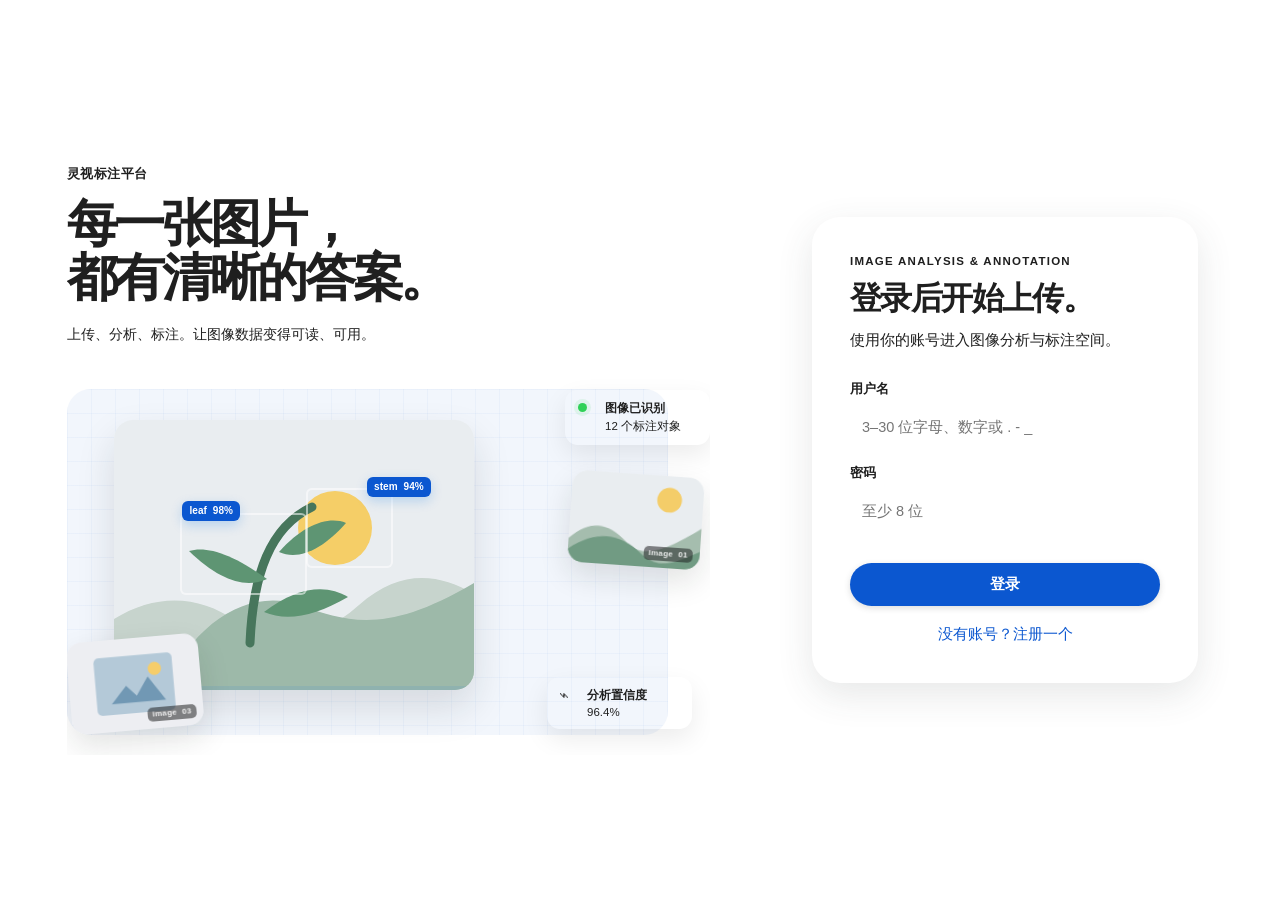
==== commit f81af0de: "前端同步：品牌改为「灵视标注平台」，修复人工标注保存与状态文案 - 品牌：index/login 的 title、description、eyebrow 与各脚本头注释统一为「灵视标注平台」 - 人工" ====
--- a/web/index.html
+++ b/web/index.html
@@ -3,8 +3,8 @@
   <head>
     <meta charset="UTF-8" />
     <meta name="viewport" content="width=device-width, initial-scale=1.0" />
-    <meta name="description" content="Vision Studio AI 视觉工作台" />
-    <title>Vision Studio</title>
+    <meta name="description" content="灵视标注平台 · AI 视觉数据标注工作台" />
+    <title>灵视标注平台</title>
     <link rel="icon" href="favicon.ico" sizes="any" />
     <link rel="apple-touch-icon" href="apple-touch-icon.png" />
     <script src="theme.js"></script>
--- a/web/themes.css
+++ b/web/themes.css
@@ -1621,3 +1621,12 @@
 html[data-color-scheme="dark"] .image-row.is-picked:hover {
   background: color-mix(in srgb, var(--accent) 32%, var(--surface));
 }
+
+/* ---- 登录页品牌名 ----
+   名字从 Vision Studio 换成中文后，原来的全大写字距（.11em）会把中文拉散，
+   这里收一下字距、把灰度提一档，让它像个平台名而不是一行注脚。 */
+.auth-showcase .eyebrow {
+  color: var(--ink-2);
+  font-size: 13px;
+  letter-spacing: .04em;
+}
